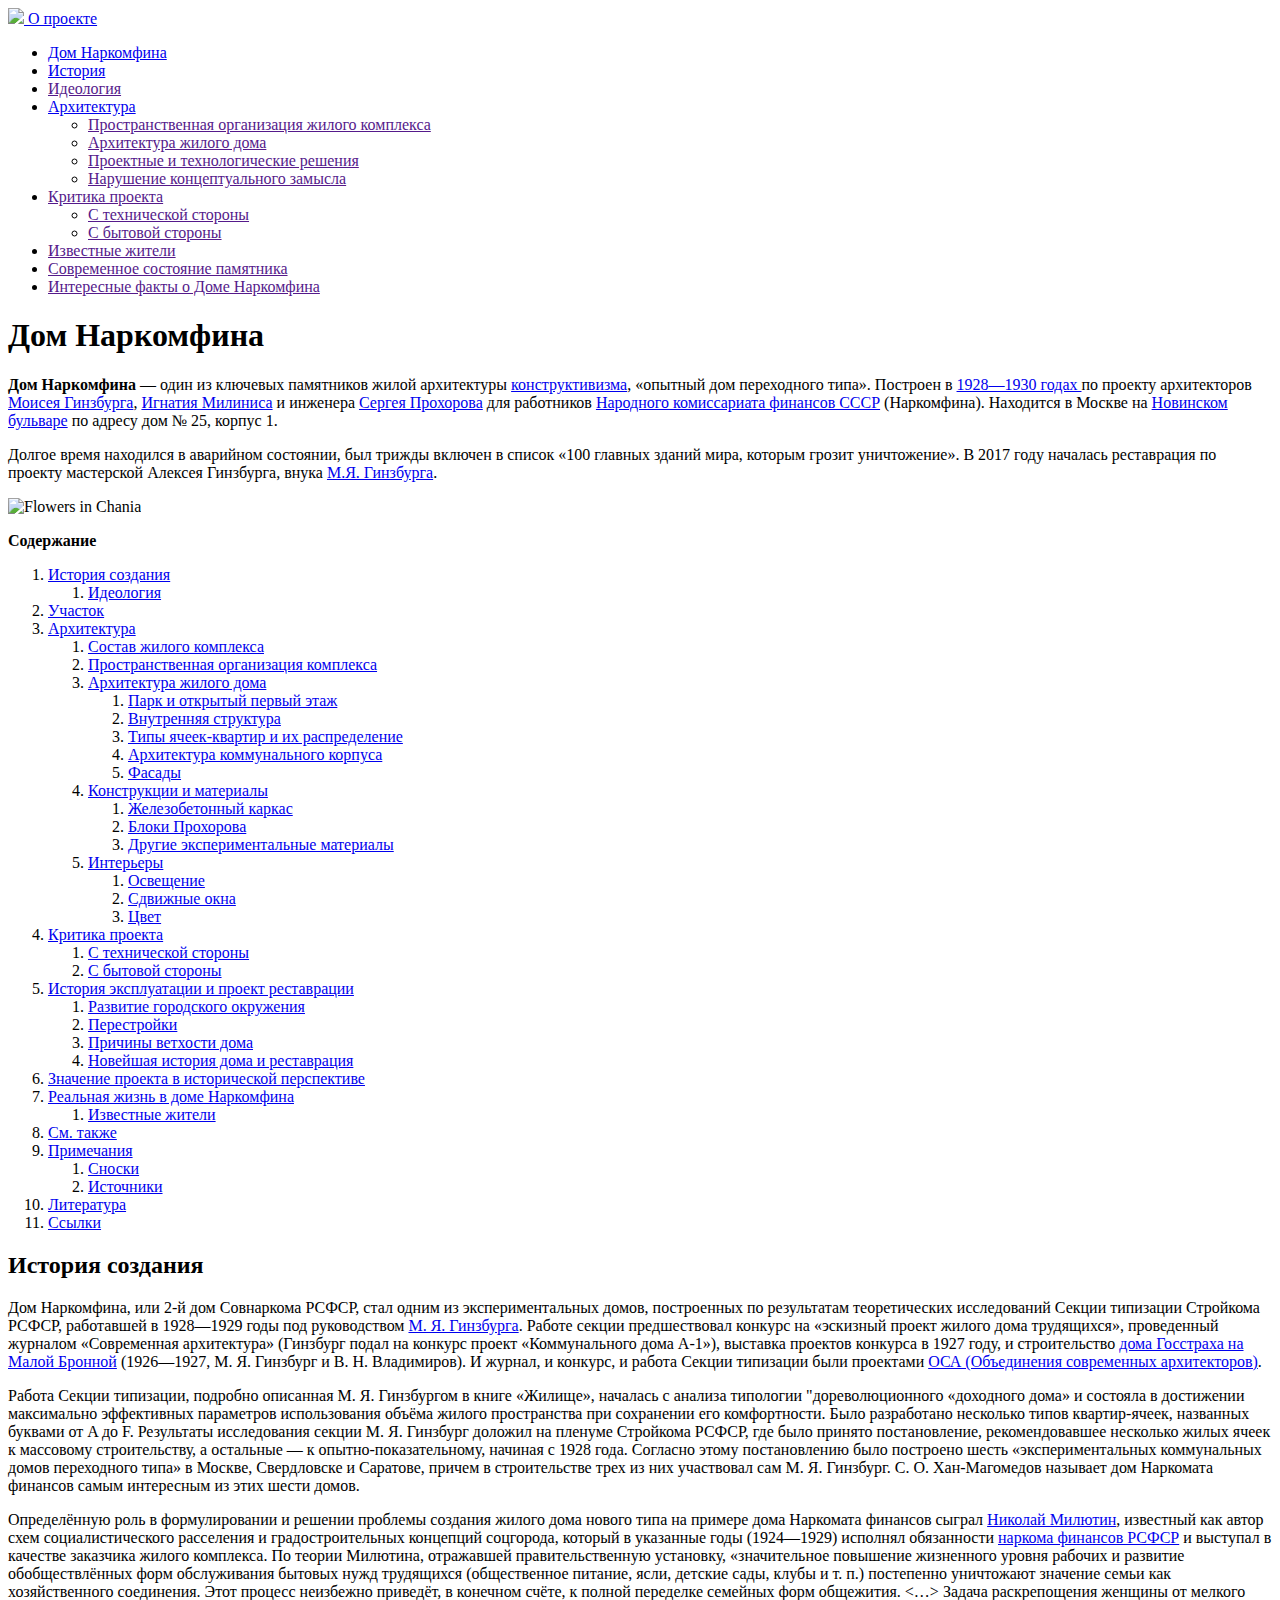
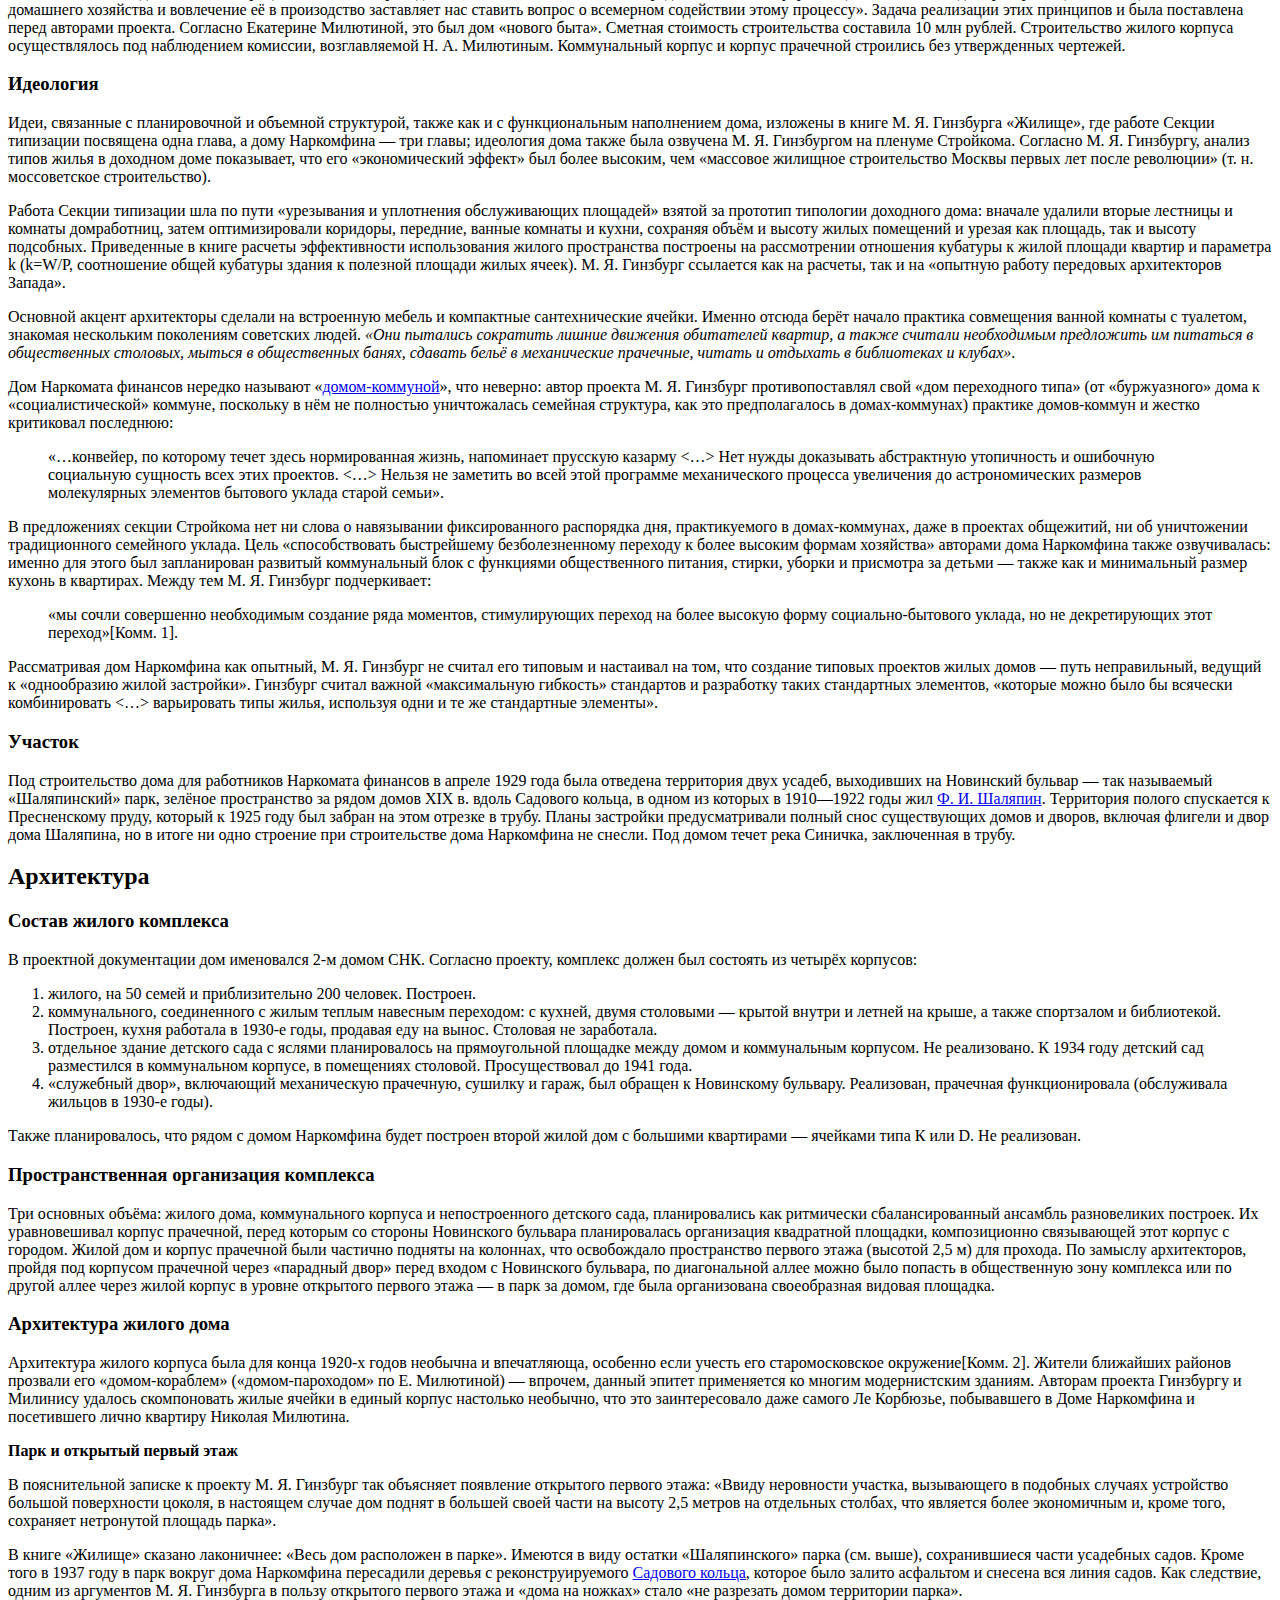
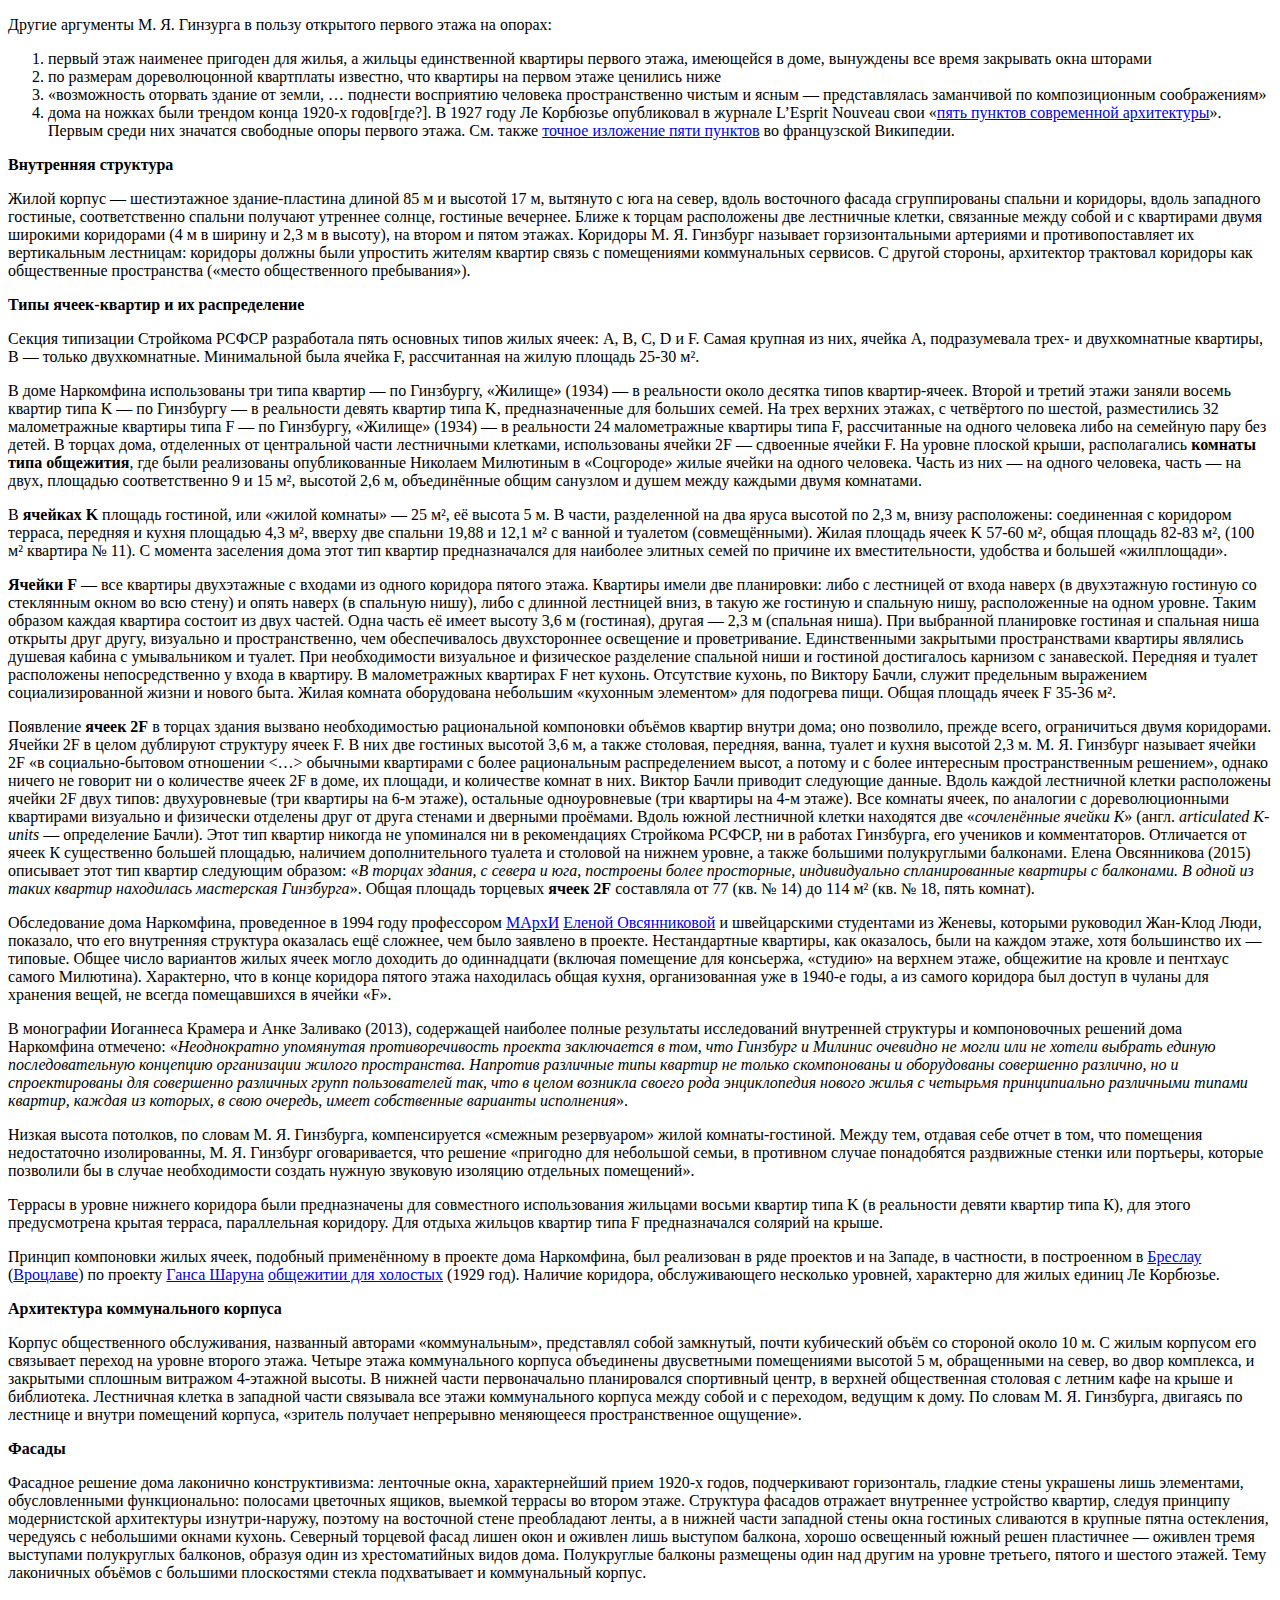
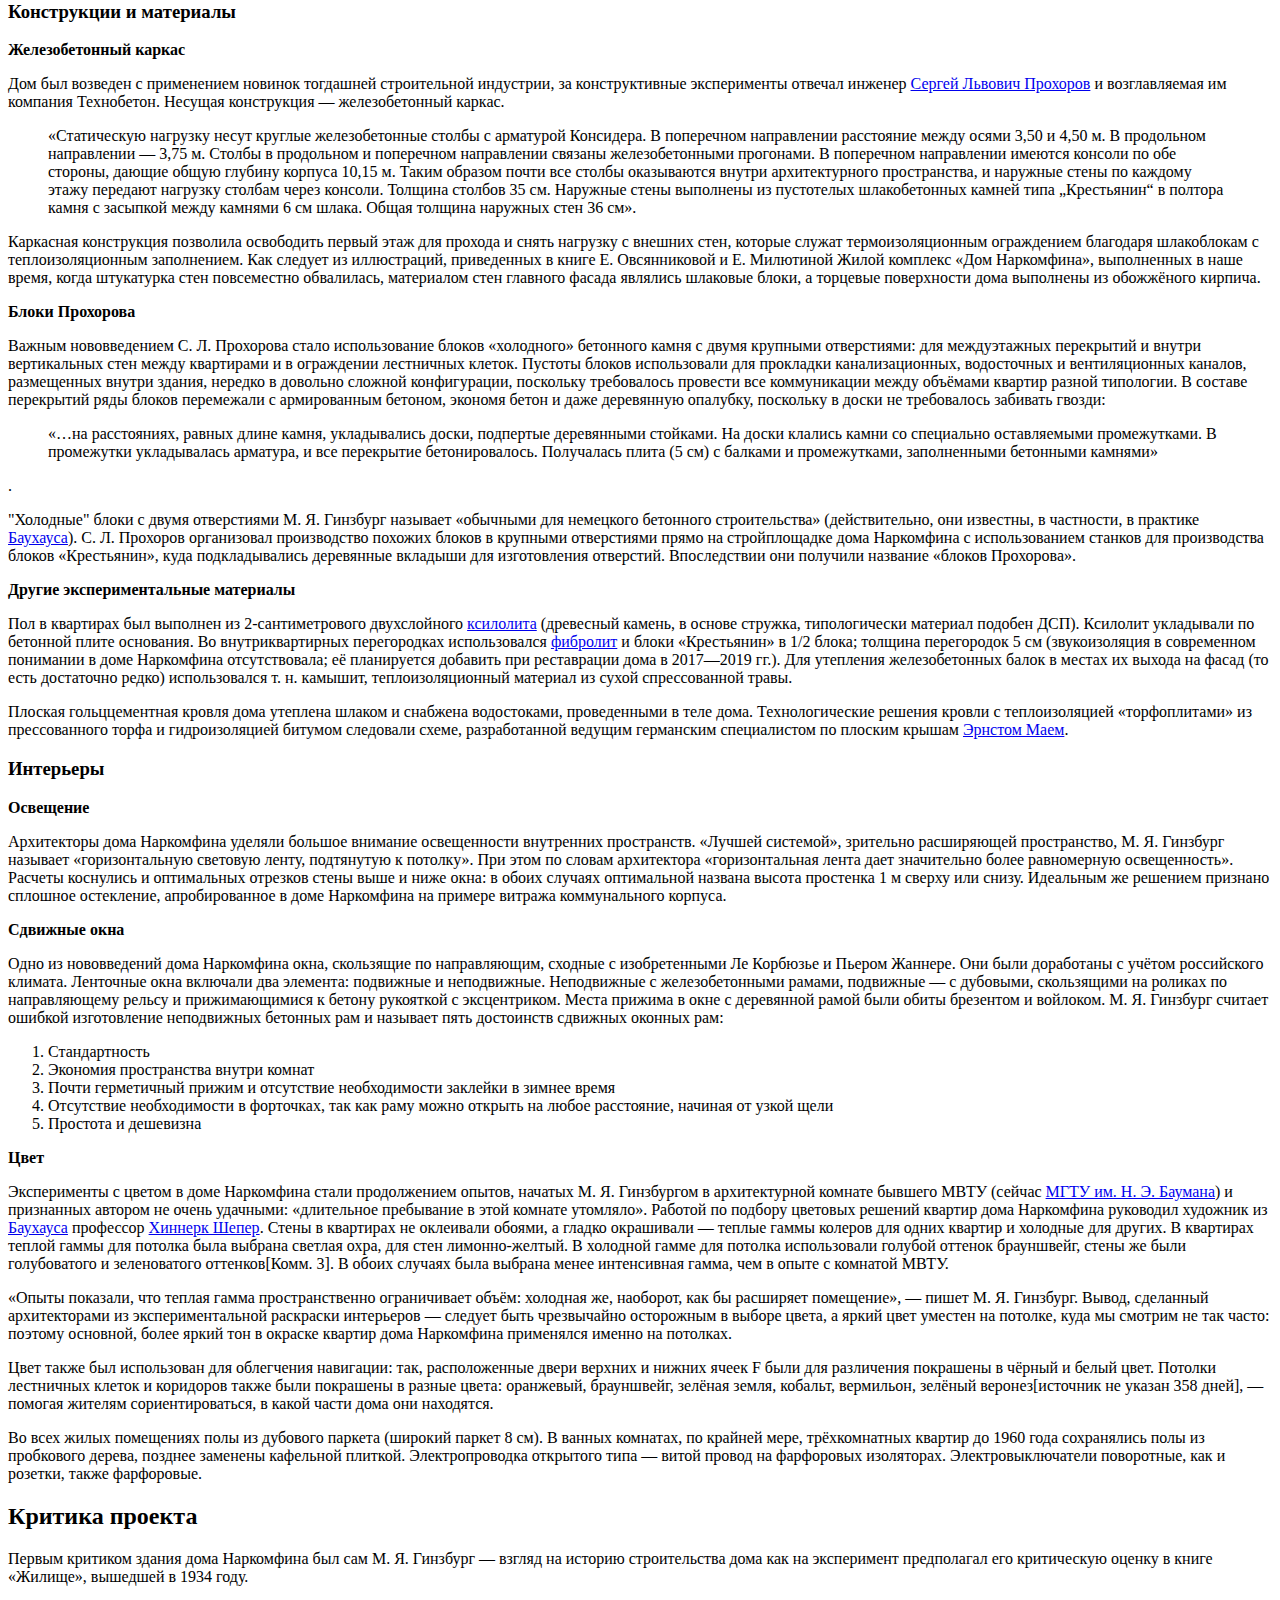
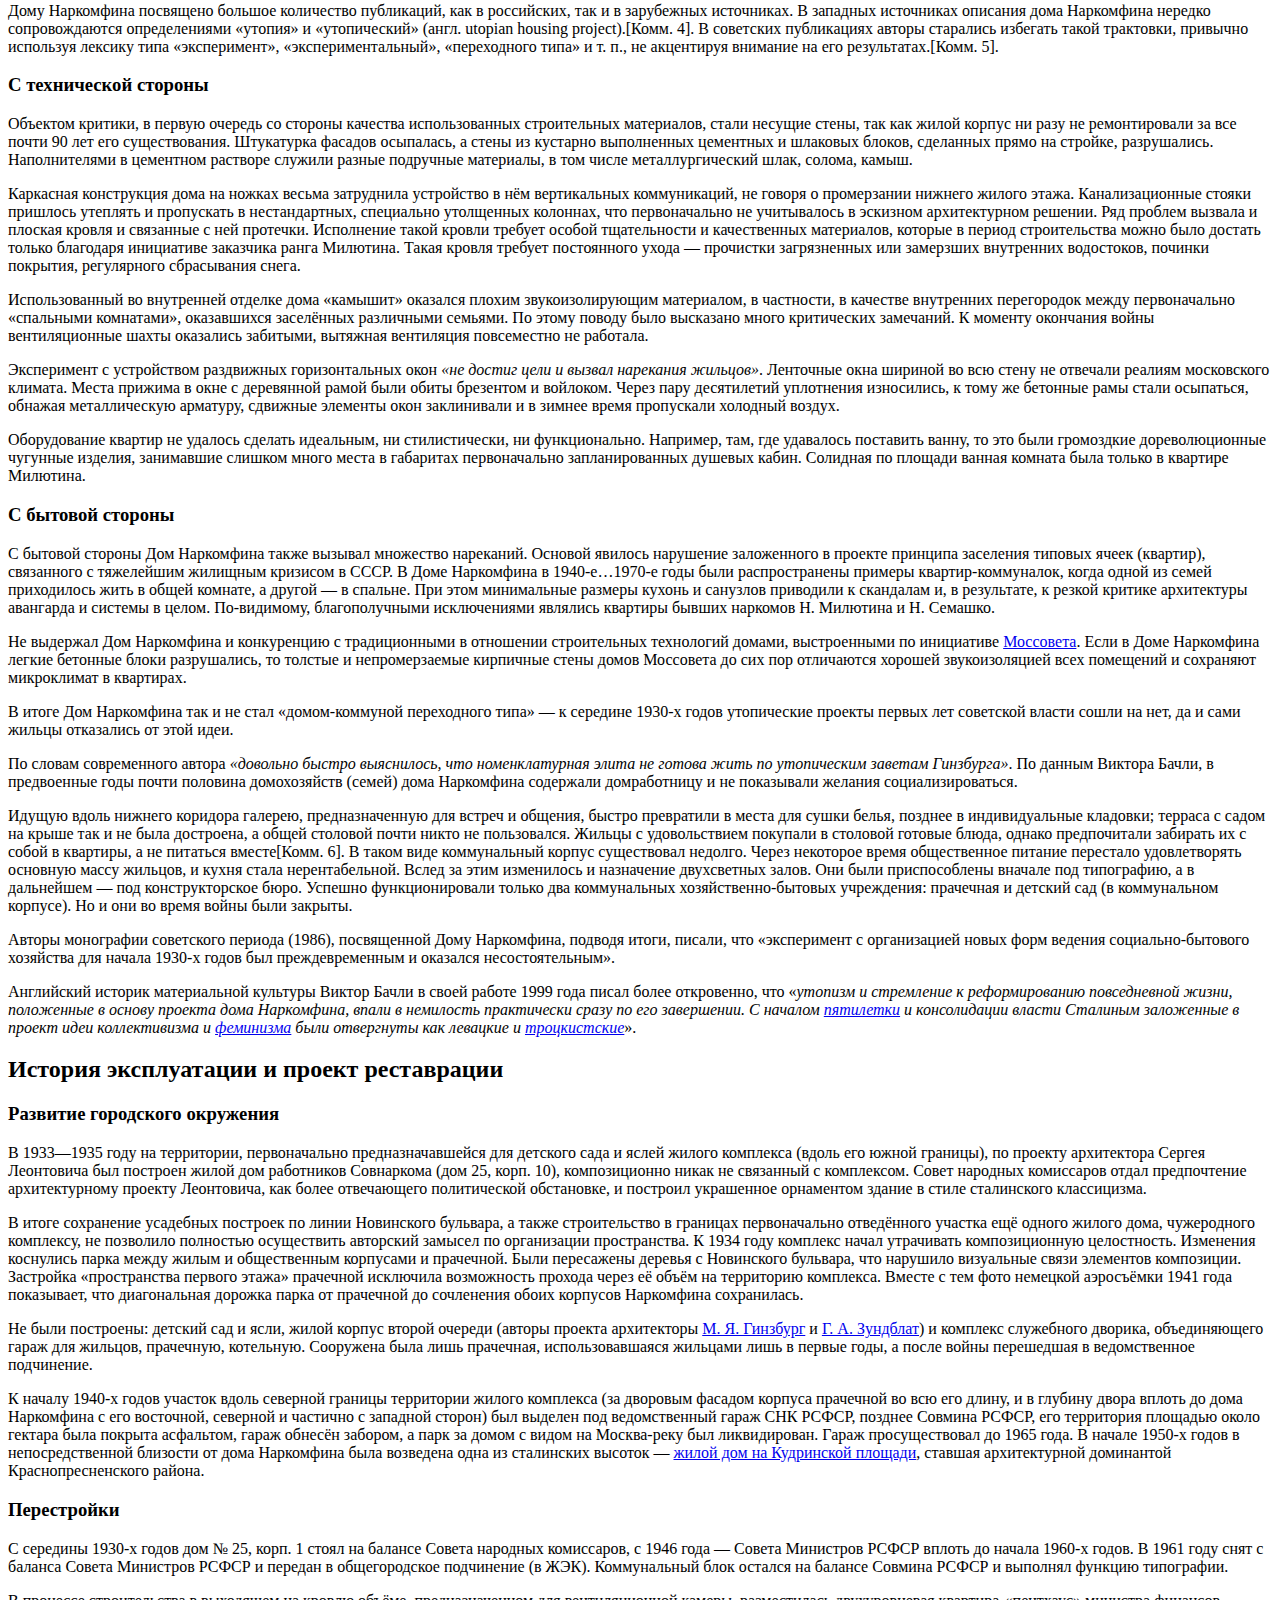
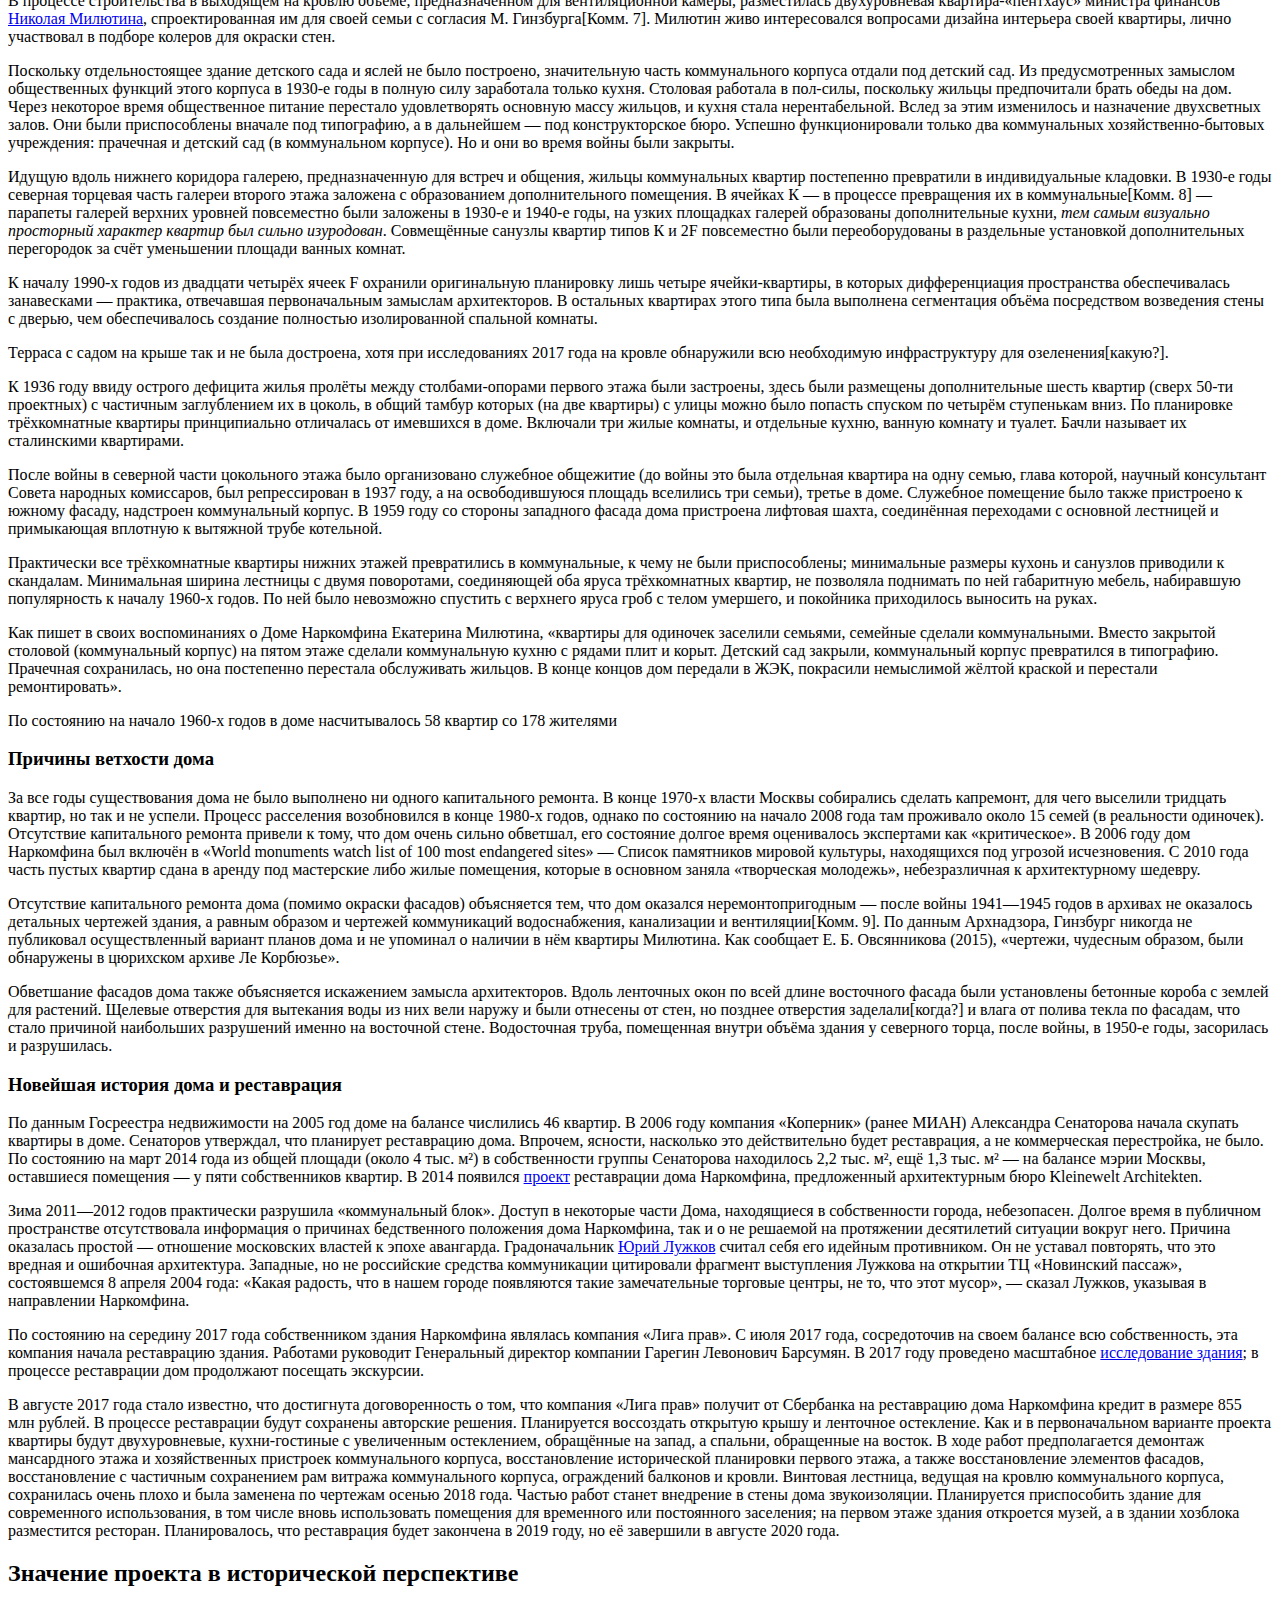
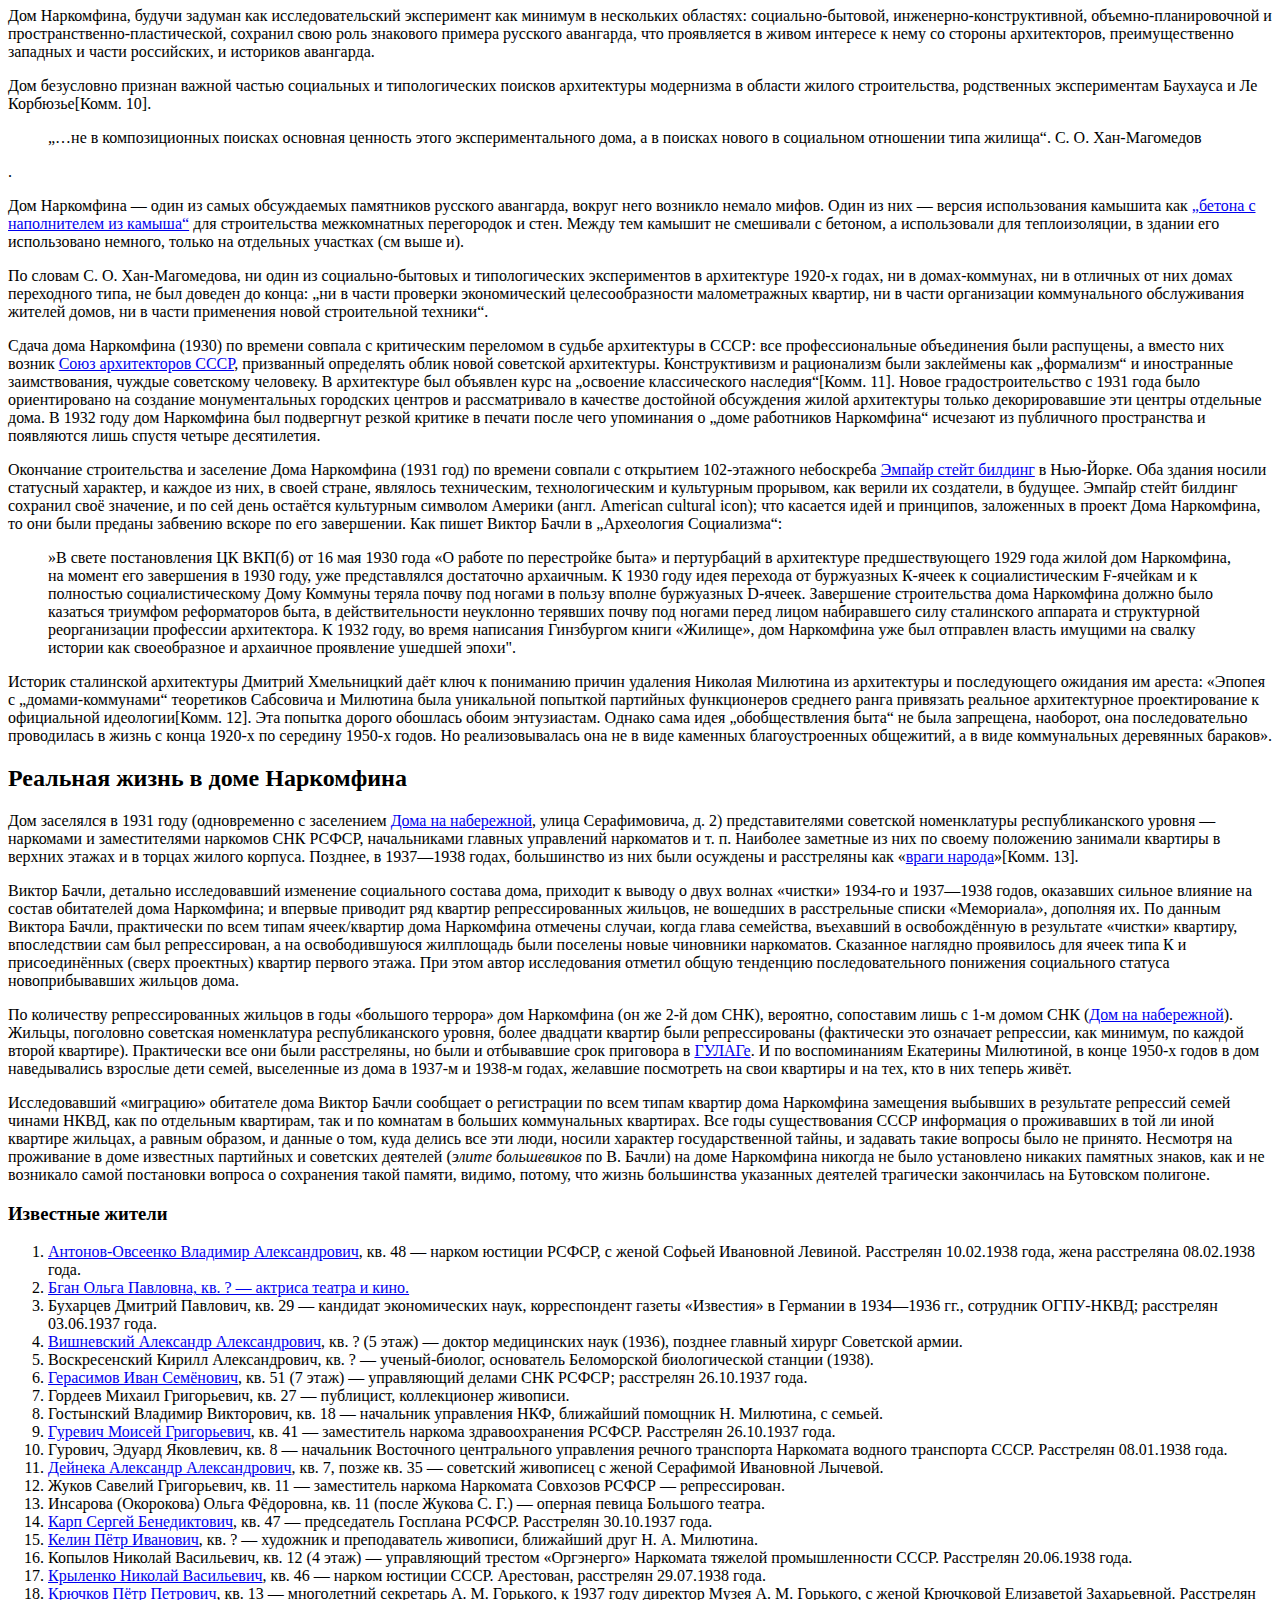
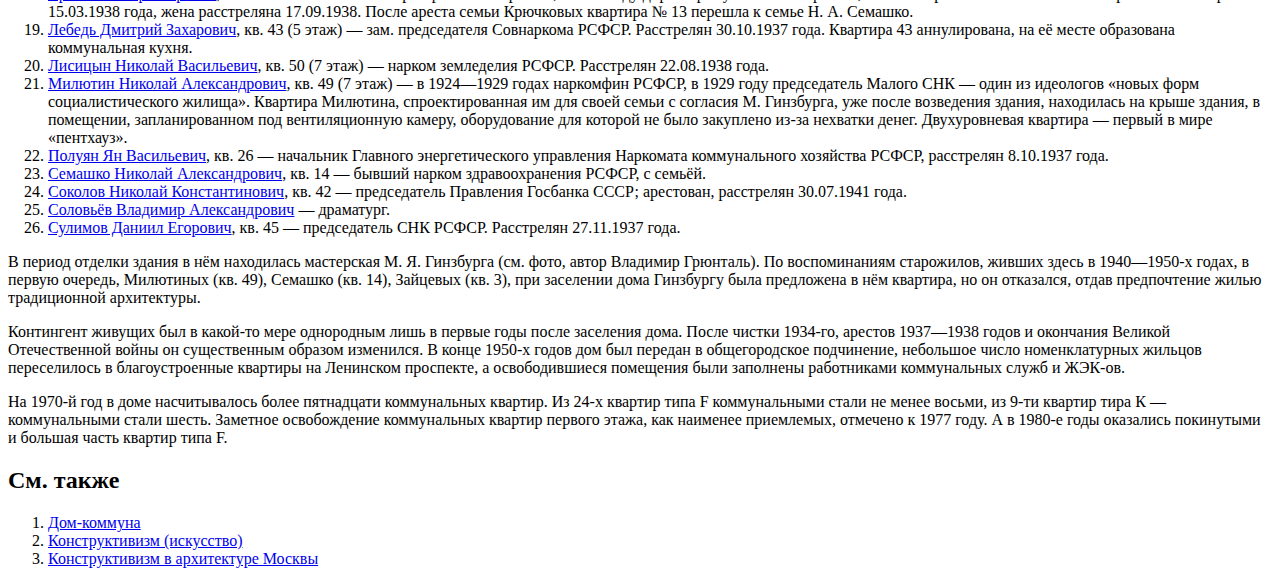
==== Index.html @ 5caaf74b "Create Index.html" ====
<!DOCTYPE html>
<html>
  <head>
    <link rel="stylesheet" href="stylesheets/style.css">
    <script src="javascripts/jquery-3.5.1.js" charset="utf-8"></script>
    <script src="javascripts/sidebar.js" charset="utf-8"></script>
    <meta charset="utf-8">
    <link rel="icon" type="image/x-icon" href="images/favicon.ico" />
    <link rel="icon" type="image/png" href="images/favicon.png" />
    <title>Дом Наркомфина</title>
  </head>
  <body>
    <div class="menubar">
      <a href="#"><img src="images/logo.svg"</a>
      <a href="#">О проекте</a>
    </div>
    <nav class="sidebar">
      <ul>
        <li><a href="#s1">Дом Наркомфина</a></li>
        <li><a href="#s2">История</a></li>
        <li><a href="">Идеология</a></li>
        <li><a href="#s3">Архитектура</a></li>
          <ul>
            <li><a href="">Пространственная организация жилого комплекса</a></li>
            <li><a href="">Архитектура жилого дома</a></li>
            <li><a href="">Проектные и технологические решения</a></li>
            <li><a href="">Нарушение концептуального замысла</a></li>
          </ul>
        <li><a href="">Критика проекта</a></li>
        <ul>
          <li><a href="">С технической стороны</a></li>
          <li><a href="">С бытовой стороны</a></li>
        </ul>
        <li><a href="">Известные жители</a></li>
        <li><a href="">Современное состояние памятника</a></li>
        <li><a href="">Интересные факты о Доме Наркомфина</a></li>
      </ul>
    </nav>
    <article>
      <h1 id="s1">Дом Наркомфина</h1>
      <p>
      <strong>Дом Наркомфина</strong> — один из ключевых памятников жилой архитектуры <a href="https://ru.wikipedia.org/wiki/%D0%9A%D0%BE%D0%BD%D1%81%D1%82%D1%80%D1%83%D0%BA%D1%82%D0%B8%D0%B2%D0%B8%D0%B7%D0%BC_(%D0%B8%D1%81%D0%BA%D1%83%D1%81%D1%81%D1%82%D0%B2%D0%BE)"> конструктивизма</a>, «опытный дом переходного типа». Построен в <a href="https://ru.wikipedia.org/wiki/1928_%D0%B3%D0%BE%D0%B4"> 1928—1930 годах </a> по проекту архитекторов <a href="https://ru.wikipedia.org/wiki/%D0%93%D0%B8%D0%BD%D0%B7%D0%B1%D1%83%D1%80%D0%B3,_%D0%9C%D0%BE%D0%B8%D1%81%D0%B5%D0%B9_%D0%AF%D0%BA%D0%BE%D0%B2%D0%BB%D0%B5%D0%B2%D0%B8%D1%87"> Моисея Гинзбурга</a>, <a href="https://ru.wikipedia.org/wiki/%D0%9C%D0%B8%D0%BB%D0%B8%D0%BD%D0%B8%D1%81,_%D0%98%D0%B3%D0%BD%D0%B0%D1%82%D0%B8%D0%B9_%D0%A4%D1%80%D0%B0%D0%BD%D1%86%D0%B5%D0%B2%D0%B8%D1%87"> Игнатия Милиниса</a> и инженера <a href="https://ru.wikipedia.org/wiki/%D0%A1%D0%B5%D1%80%D0%B3%D0%B5%D0%B9_%D0%9B%D1%8C%D0%B2%D0%BE%D0%B2%D0%B8%D1%87_%D0%9F%D1%80%D0%BE%D1%85%D0%BE%D1%80%D0%BE%D0%B2"> Сергея Прохорова</a> для работников <a href="https://ru.wikipedia.org/wiki/%D0%9D%D0%B0%D1%80%D0%BE%D0%B4%D0%BD%D1%8B%D0%B9_%D0%BA%D0%BE%D0%BC%D0%B8%D1%81%D1%81%D0%B0%D1%80%D0%B8%D0%B0%D1%82_%D1%84%D0%B8%D0%BD%D0%B0%D0%BD%D1%81%D0%BE%D0%B2_%D0%A1%D0%A1%D0%A1%D0%A0"> Народного комиссариата финансов СССР</a> (Наркомфина). Находится в Москве на <a href="https://ru.wikipedia.org/wiki/%D0%9D%D0%BE%D0%B2%D0%B8%D0%BD%D1%81%D0%BA%D0%B8%D0%B9_%D0%B1%D1%83%D0%BB%D1%8C%D0%B2%D0%B0%D1%80"> Новинском бульваре</a> по адресу дом № 25, корпус 1.
        </p>
        <p>
      Долгое время находился в аварийном состоянии, был трижды включен в список «100 главных зданий мира, которым грозит уничтожение». В 2017 году началась реставрация по проекту мастерской Алексея Гинзбурга, внука <a href="https://ru.wikipedia.org/wiki/%D0%93%D0%B8%D0%BD%D0%B7%D0%B1%D1%83%D1%80%D0%B3,_%D0%9C%D0%BE%D0%B8%D1%81%D0%B5%D0%B9_%D0%AF%D0%BA%D0%BE%D0%B2%D0%BB%D0%B5%D0%B2%D0%B8%D1%87"> М.Я. Гинзбурга</a>.
          </p>
          <img src="https://upload.wikimedia.org/wikipedia/commons/thumb/0/05/Dom_Narkomfin_under_renovation.jpg/1920px-Dom_Narkomfin_under_renovation.jpg" alt="Flowers in Chania">
        <p> <strong> Содержание </strong>
        </p>
        <ol>
          <li> <a href="https://ru.wikipedia.org/wiki/%D0%94%D0%BE%D0%BC_%D0%9D%D0%B0%D1%80%D0%BA%D0%BE%D0%BC%D1%84%D0%B8%D0%BD%D0%B0#%D0%98%D1%81%D1%82%D0%BE%D1%80%D0%B8%D1%8F_%D1%81%D0%BE%D0%B7%D0%B4%D0%B0%D0%BD%D0%B8%D1%8F">История создания</a></li>
          <ol>
            <li><a href="https://ru.wikipedia.org/wiki/%D0%94%D0%BE%D0%BC_%D0%9D%D0%B0%D1%80%D0%BA%D0%BE%D0%BC%D1%84%D0%B8%D0%BD%D0%B0#%D0%98%D0%B4%D0%B5%D0%BE%D0%BB%D0%BE%D0%B3%D0%B8%D1%8F">Идеология</a></li>
          </ol>
            <li><a href="https://ru.wikipedia.org/wiki/%D0%94%D0%BE%D0%BC_%D0%9D%D0%B0%D1%80%D0%BA%D0%BE%D0%BC%D1%84%D0%B8%D0%BD%D0%B0#%D0%A3%D1%87%D0%B0%D1%81%D1%82%D0%BE%D0%BA">Участок</a></li>
            <li><a href="https://ru.wikipedia.org/wiki/%D0%94%D0%BE%D0%BC_%D0%9D%D0%B0%D1%80%D0%BA%D0%BE%D0%BC%D1%84%D0%B8%D0%BD%D0%B0#%D0%90%D1%80%D1%85%D0%B8%D1%82%D0%B5%D0%BA%D1%82%D1%83%D1%80%D0%B0">Архитектура</a></li>
            <ol>
              <li><a href="https://ru.wikipedia.org/wiki/%D0%94%D0%BE%D0%BC_%D0%9D%D0%B0%D1%80%D0%BA%D0%BE%D0%BC%D1%84%D0%B8%D0%BD%D0%B0#%D0%A1%D0%BE%D1%81%D1%82%D0%B0%D0%B2_%D0%B6%D0%B8%D0%BB%D0%BE%D0%B3%D0%BE_%D0%BA%D0%BE%D0%BC%D0%BF%D0%BB%D0%B5%D0%BA%D1%81%D0%B0">Состав жилого комплекса</a></li>
              <li><a href="https://ru.wikipedia.org/wiki/%D0%94%D0%BE%D0%BC_%D0%9D%D0%B0%D1%80%D0%BA%D0%BE%D0%BC%D1%84%D0%B8%D0%BD%D0%B0#%D0%9F%D1%80%D0%BE%D1%81%D1%82%D1%80%D0%B0%D0%BD%D1%81%D1%82%D0%B2%D0%B5%D0%BD%D0%BD%D0%B0%D1%8F_%D0%BE%D1%80%D0%B3%D0%B0%D0%BD%D0%B8%D0%B7%D0%B0%D1%86%D0%B8%D1%8F_%D0%BA%D0%BE%D0%BC%D0%BF%D0%BB%D0%B5%D0%BA%D1%81%D0%B0">Пространственная организация комплекса</a></li>
              <li><a href="https://ru.wikipedia.org/wiki/%D0%94%D0%BE%D0%BC_%D0%9D%D0%B0%D1%80%D0%BA%D0%BE%D0%BC%D1%84%D0%B8%D0%BD%D0%B0#%D0%90%D1%80%D1%85%D0%B8%D1%82%D0%B5%D0%BA%D1%82%D1%83%D1%80%D0%B0_%D0%B6%D0%B8%D0%BB%D0%BE%D0%B3%D0%BE_%D0%B4%D0%BE%D0%BC%D0%B0">Архитектура жилого дома</a></li>
              <ol>
                <li><a href="https://ru.wikipedia.org/wiki/%D0%94%D0%BE%D0%BC_%D0%9D%D0%B0%D1%80%D0%BA%D0%BE%D0%BC%D1%84%D0%B8%D0%BD%D0%B0#%D0%9F%D0%B0%D1%80%D0%BA_%D0%B8_%D0%BE%D1%82%D0%BA%D1%80%D1%8B%D1%82%D1%8B%D0%B9_%D0%BF%D0%B5%D1%80%D0%B2%D1%8B%D0%B9_%D1%8D%D1%82%D0%B0%D0%B6">Парк и открытый первый этаж</a></li>
                <li><a href="https://ru.wikipedia.org/wiki/%D0%94%D0%BE%D0%BC_%D0%9D%D0%B0%D1%80%D0%BA%D0%BE%D0%BC%D1%84%D0%B8%D0%BD%D0%B0#%D0%92%D0%BD%D1%83%D1%82%D1%80%D0%B5%D0%BD%D0%BD%D1%8F%D1%8F_%D1%81%D1%82%D1%80%D1%83%D0%BA%D1%82%D1%83%D1%80%D0%B0">Внутренняя структура</a></li>
                <li><a href="https://ru.wikipedia.org/wiki/%D0%94%D0%BE%D0%BC_%D0%9D%D0%B0%D1%80%D0%BA%D0%BE%D0%BC%D1%84%D0%B8%D0%BD%D0%B0#%D0%A2%D0%B8%D0%BF%D1%8B_%D1%8F%D1%87%D0%B5%D0%B5%D0%BA-%D0%BA%D0%B2%D0%B0%D1%80%D1%82%D0%B8%D1%80_%D0%B8_%D0%B8%D1%85_%D1%80%D0%B0%D1%81%D0%BF%D1%80%D0%B5%D0%B4%D0%B5%D0%BB%D0%B5%D0%BD%D0%B8%D0%B5">Типы ячеек-квартир и их распределение</a></li>
                <li><a href="https://ru.wikipedia.org/wiki/%D0%94%D0%BE%D0%BC_%D0%9D%D0%B0%D1%80%D0%BA%D0%BE%D0%BC%D1%84%D0%B8%D0%BD%D0%B0#%D0%90%D1%80%D1%85%D0%B8%D1%82%D0%B5%D0%BA%D1%82%D1%83%D1%80%D0%B0_%D0%BA%D0%BE%D0%BC%D0%BC%D1%83%D0%BD%D0%B0%D0%BB%D1%8C%D0%BD%D0%BE%D0%B3%D0%BE_%D0%BA%D0%BE%D1%80%D0%BF%D1%83%D1%81%D0%B0">Архитектура коммунального корпуса</a></li>
                <li><a href="https://ru.wikipedia.org/wiki/%D0%94%D0%BE%D0%BC_%D0%9D%D0%B0%D1%80%D0%BA%D0%BE%D0%BC%D1%84%D0%B8%D0%BD%D0%B0#%D0%A4%D0%B0%D1%81%D0%B0%D0%B4%D1%8B">Фасады</a></li>
              </ol>
              <li><a href="https://ru.wikipedia.org/wiki/%D0%94%D0%BE%D0%BC_%D0%9D%D0%B0%D1%80%D0%BA%D0%BE%D0%BC%D1%84%D0%B8%D0%BD%D0%B0#%D0%9A%D0%BE%D0%BD%D1%81%D1%82%D1%80%D1%83%D0%BA%D1%86%D0%B8%D0%B8_%D0%B8_%D0%BC%D0%B0%D1%82%D0%B5%D1%80%D0%B8%D0%B0%D0%BB%D1%8B">Конструкции и материалы</a></li>
              <ol>
                <li><a href="https://ru.wikipedia.org/wiki/%D0%94%D0%BE%D0%BC_%D0%9D%D0%B0%D1%80%D0%BA%D0%BE%D0%BC%D1%84%D0%B8%D0%BD%D0%B0#%D0%96%D0%B5%D0%BB%D0%B5%D0%B7%D0%BE%D0%B1%D0%B5%D1%82%D0%BE%D0%BD%D0%BD%D1%8B%D0%B9_%D0%BA%D0%B0%D1%80%D0%BA%D0%B0%D1%81">Железобетонный каркас</a></li>
                <li><a href="https://ru.wikipedia.org/wiki/%D0%94%D0%BE%D0%BC_%D0%9D%D0%B0%D1%80%D0%BA%D0%BE%D0%BC%D1%84%D0%B8%D0%BD%D0%B0#%D0%91%D0%BB%D0%BE%D0%BA%D0%B8_%D0%9F%D1%80%D0%BE%D1%85%D0%BE%D1%80%D0%BE%D0%B2%D0%B0">Блоки Прохорова</a></li>
                <li><a href="https://ru.wikipedia.org/wiki/%D0%94%D0%BE%D0%BC_%D0%9D%D0%B0%D1%80%D0%BA%D0%BE%D0%BC%D1%84%D0%B8%D0%BD%D0%B0#%D0%94%D1%80%D1%83%D0%B3%D0%B8%D0%B5_%D1%8D%D0%BA%D1%81%D0%BF%D0%B5%D1%80%D0%B8%D0%BC%D0%B5%D0%BD%D1%82%D0%B0%D0%BB%D1%8C%D0%BD%D1%8B%D0%B5_%D0%BC%D0%B0%D1%82%D0%B5%D1%80%D0%B8%D0%B0%D0%BB%D1%8B">Другие экспериментальные материалы</a></li>
              </ol>
              <li><a href="https://ru.wikipedia.org/wiki/%D0%94%D0%BE%D0%BC_%D0%9D%D0%B0%D1%80%D0%BA%D0%BE%D0%BC%D1%84%D0%B8%D0%BD%D0%B0#%D0%98%D0%BD%D1%82%D0%B5%D1%80%D1%8C%D0%B5%D1%80%D1%8B">Интерьеры</a></li>
              <ol>
                <li><a href="https://ru.wikipedia.org/wiki/%D0%94%D0%BE%D0%BC_%D0%9D%D0%B0%D1%80%D0%BA%D0%BE%D0%BC%D1%84%D0%B8%D0%BD%D0%B0#%D0%9E%D1%81%D0%B2%D0%B5%D1%89%D0%B5%D0%BD%D0%B8%D0%B5">Освещение</a></li>
                <li><a href="https://ru.wikipedia.org/wiki/%D0%94%D0%BE%D0%BC_%D0%9D%D0%B0%D1%80%D0%BA%D0%BE%D0%BC%D1%84%D0%B8%D0%BD%D0%B0#%D0%A1%D0%B4%D0%B2%D0%B8%D0%B6%D0%BD%D1%8B%D0%B5_%D0%BE%D0%BA%D0%BD%D0%B0">Сдвижные окна</a></li>
                <li><a href="https://ru.wikipedia.org/wiki/%D0%94%D0%BE%D0%BC_%D0%9D%D0%B0%D1%80%D0%BA%D0%BE%D0%BC%D1%84%D0%B8%D0%BD%D0%B0#%D0%A6%D0%B2%D0%B5%D1%82">Цвет</a></li>
              </ol>
            </ol>
            <li><a href="https://ru.wikipedia.org/wiki/%D0%94%D0%BE%D0%BC_%D0%9D%D0%B0%D1%80%D0%BA%D0%BE%D0%BC%D1%84%D0%B8%D0%BD%D0%B0#%D0%9A%D1%80%D0%B8%D1%82%D0%B8%D0%BA%D0%B0_%D0%BF%D1%80%D0%BE%D0%B5%D0%BA%D1%82%D0%B0">Критика проекта</a></li>
               <ol>
                 <li><a href="https://ru.wikipedia.org/wiki/%D0%94%D0%BE%D0%BC_%D0%9D%D0%B0%D1%80%D0%BA%D0%BE%D0%BC%D1%84%D0%B8%D0%BD%D0%B0#%D0%A1_%D1%82%D0%B5%D1%85%D0%BD%D0%B8%D1%87%D0%B5%D1%81%D0%BA%D0%BE%D0%B9_%D1%81%D1%82%D0%BE%D1%80%D0%BE%D0%BD%D1%8B">С технической стороны</a></li>
                 <li><a href="https://ru.wikipedia.org/wiki/%D0%94%D0%BE%D0%BC_%D0%9D%D0%B0%D1%80%D0%BA%D0%BE%D0%BC%D1%84%D0%B8%D0%BD%D0%B0#%D0%A1_%D0%B1%D1%8B%D1%82%D0%BE%D0%B2%D0%BE%D0%B9_%D1%81%D1%82%D0%BE%D1%80%D0%BE%D0%BD%D1%8B">С бытовой стороны</a></li>
               </ol>
           <li><a href="https://ru.wikipedia.org/wiki/%D0%94%D0%BE%D0%BC_%D0%9D%D0%B0%D1%80%D0%BA%D0%BE%D0%BC%D1%84%D0%B8%D0%BD%D0%B0#%D0%98%D1%81%D1%82%D0%BE%D1%80%D0%B8%D1%8F_%D1%8D%D0%BA%D1%81%D0%BF%D0%BB%D1%83%D0%B0%D1%82%D0%B0%D1%86%D0%B8%D0%B8_%D0%B8_%D0%BF%D1%80%D0%BE%D0%B5%D0%BA%D1%82_%D1%80%D0%B5%D1%81%D1%82%D0%B0%D0%B2%D1%80%D0%B0%D1%86%D0%B8%D0%B8">История эксплуатации и проект реставрации</a></li>
               <ol>
                 <li><a href="https://ru.wikipedia.org/wiki/%D0%94%D0%BE%D0%BC_%D0%9D%D0%B0%D1%80%D0%BA%D0%BE%D0%BC%D1%84%D0%B8%D0%BD%D0%B0#%D0%A0%D0%B0%D0%B7%D0%B2%D0%B8%D1%82%D0%B8%D0%B5_%D0%B3%D0%BE%D1%80%D0%BE%D0%B4%D1%81%D0%BA%D0%BE%D0%B3%D0%BE_%D0%BE%D0%BA%D1%80%D1%83%D0%B6%D0%B5%D0%BD%D0%B8%D1%8F">Развитие городского окружения</a></li>
                 <li><a href="https://ru.wikipedia.org/wiki/%D0%94%D0%BE%D0%BC_%D0%9D%D0%B0%D1%80%D0%BA%D0%BE%D0%BC%D1%84%D0%B8%D0%BD%D0%B0#%D0%9F%D0%B5%D1%80%D0%B5%D1%81%D1%82%D1%80%D0%BE%D0%B9%D0%BA%D0%B8">Перестройки</a></li>
                 <li><a href="https://ru.wikipedia.org/wiki/%D0%94%D0%BE%D0%BC_%D0%9D%D0%B0%D1%80%D0%BA%D0%BE%D0%BC%D1%84%D0%B8%D0%BD%D0%B0#%D0%9F%D1%80%D0%B8%D1%87%D0%B8%D0%BD%D1%8B_%D0%B2%D0%B5%D1%82%D1%85%D0%BE%D1%81%D1%82%D0%B8_%D0%B4%D0%BE%D0%BC%D0%B0">Причины ветхости дома</a></li>
                 <li><a href="https://ru.wikipedia.org/wiki/%D0%94%D0%BE%D0%BC_%D0%9D%D0%B0%D1%80%D0%BA%D0%BE%D0%BC%D1%84%D0%B8%D0%BD%D0%B0#%D0%9D%D0%BE%D0%B2%D0%B5%D0%B9%D1%88%D0%B0%D1%8F_%D0%B8%D1%81%D1%82%D0%BE%D1%80%D0%B8%D1%8F_%D0%B4%D0%BE%D0%BC%D0%B0_%D0%B8_%D1%80%D0%B5%D1%81%D1%82%D0%B0%D0%B2%D1%80%D0%B0%D1%86%D0%B8%D1%8F">Новейшая история дома и реставрация</a></li>
               </ol>
          <li><a href="https://ru.wikipedia.org/wiki/%D0%94%D0%BE%D0%BC_%D0%9D%D0%B0%D1%80%D0%BA%D0%BE%D0%BC%D1%84%D0%B8%D0%BD%D0%B0#%D0%97%D0%BD%D0%B0%D1%87%D0%B5%D0%BD%D0%B8%D0%B5_%D0%BF%D1%80%D0%BE%D0%B5%D0%BA%D1%82%D0%B0_%D0%B2_%D0%B8%D1%81%D1%82%D0%BE%D1%80%D0%B8%D1%87%D0%B5%D1%81%D0%BA%D0%BE%D0%B9_%D0%BF%D0%B5%D1%80%D1%81%D0%BF%D0%B5%D0%BA%D1%82%D0%B8%D0%B2%D0%B5">  Значение проекта в исторической перспективе</a></li>
          <li><a href="https://ru.wikipedia.org/wiki/%D0%94%D0%BE%D0%BC_%D0%9D%D0%B0%D1%80%D0%BA%D0%BE%D0%BC%D1%84%D0%B8%D0%BD%D0%B0#%D0%A0%D0%B5%D0%B0%D0%BB%D1%8C%D0%BD%D0%B0%D1%8F_%D0%B6%D0%B8%D0%B7%D0%BD%D1%8C_%D0%B2_%D0%B4%D0%BE%D0%BC%D0%B5_%D0%9D%D0%B0%D1%80%D0%BA%D0%BE%D0%BC%D1%84%D0%B8%D0%BD%D0%B0">Реальная жизнь в доме Наркомфина</a></li>
               <ol>
                 <li><a href="https://ru.wikipedia.org/wiki/%D0%94%D0%BE%D0%BC_%D0%9D%D0%B0%D1%80%D0%BA%D0%BE%D0%BC%D1%84%D0%B8%D0%BD%D0%B0#%D0%98%D0%B7%D0%B2%D0%B5%D1%81%D1%82%D0%BD%D1%8B%D0%B5_%D0%B6%D0%B8%D1%82%D0%B5%D0%BB%D0%B8">Известные жители</a></li>
               </ol>
          <li><a href="https://ru.wikipedia.org/wiki/%D0%94%D0%BE%D0%BC_%D0%9D%D0%B0%D1%80%D0%BA%D0%BE%D0%BC%D1%84%D0%B8%D0%BD%D0%B0#%D0%A1%D0%BC._%D1%82%D0%B0%D0%BA%D0%B6%D0%B5">См. также</a></li>
          <li><a href="https://ru.wikipedia.org/wiki/%D0%94%D0%BE%D0%BC_%D0%9D%D0%B0%D1%80%D0%BA%D0%BE%D0%BC%D1%84%D0%B8%D0%BD%D0%B0#%D0%9F%D1%80%D0%B8%D0%BC%D0%B5%D1%87%D0%B0%D0%BD%D0%B8%D1%8F">Примечания</a></li>
                <ol>
                  <li><a href="https://ru.wikipedia.org/wiki/%D0%94%D0%BE%D0%BC_%D0%9D%D0%B0%D1%80%D0%BA%D0%BE%D0%BC%D1%84%D0%B8%D0%BD%D0%B0#%D0%A1%D0%BD%D0%BE%D1%81%D0%BA%D0%B8">  Сноски</a></li>
                  <li><a href="https://ru.wikipedia.org/wiki/%D0%94%D0%BE%D0%BC_%D0%9D%D0%B0%D1%80%D0%BA%D0%BE%D0%BC%D1%84%D0%B8%D0%BD%D0%B0#%D0%98%D1%81%D1%82%D0%BE%D1%87%D0%BD%D0%B8%D0%BA%D0%B8">Источники</a></li>
                </ol>
          <li><a href="https://ru.wikipedia.org/wiki/%D0%94%D0%BE%D0%BC_%D0%9D%D0%B0%D1%80%D0%BA%D0%BE%D0%BC%D1%84%D0%B8%D0%BD%D0%B0#%D0%9B%D0%B8%D1%82%D0%B5%D1%80%D0%B0%D1%82%D1%83%D1%80%D0%B0">Литература</a></li>
          <li><a href="https://ru.wikipedia.org/wiki/%D0%94%D0%BE%D0%BC_%D0%9D%D0%B0%D1%80%D0%BA%D0%BE%D0%BC%D1%84%D0%B8%D0%BD%D0%B0#%D0%A1%D1%81%D1%8B%D0%BB%D0%BA%D0%B8">  Ссылки</a></li>
        </ol>
      <h2 id="s2">История создания</h2>
      <p>
        Дом Наркомфина, или 2-й дом Совнаркома РСФСР, стал одним из экспериментальных домов, построенных по результатам теоретических исследований Секции типизации Стройкома РСФСР, работавшей в 1928—1929 годы под руководством <a href="https://ru.wikipedia.org/wiki/%D0%93%D0%B8%D0%BD%D0%B7%D0%B1%D1%83%D1%80%D0%B3,_%D0%9C%D0%BE%D0%B8%D1%81%D0%B5%D0%B9_%D0%AF%D0%BA%D0%BE%D0%B2%D0%BB%D0%B5%D0%B2%D0%B8%D1%87"> М. Я. Гинзбурга</a></li>. Работе секции предшествовал конкурс на «эскизный проект жилого дома трудящихся», проведенный журналом «Современная архитектура» (Гинзбург подал на конкурс проект «Коммунального дома А-1»), выставка проектов конкурса в 1927 году, и строительство <a href="https://ru.wikipedia.org/wiki/%D0%96%D0%B8%D0%BB%D0%BE%D0%B9_%D0%B4%D0%BE%D0%BC_%D0%93%D0%BE%D1%81%D1%81%D1%82%D1%80%D0%B0%D1%85%D0%B0_%D0%BD%D0%B0_%D0%9C%D0%B0%D0%BB%D0%BE%D0%B9_%D0%91%D1%80%D0%BE%D0%BD%D0%BD%D0%BE%D0%B9"> дома Госстраха на Малой Бронной</a></li> (1926—1927, М. Я. Гинзбург и В. Н. Владимиров). И журнал, и конкурс, и работа Секции типизации были проектами <a href="https://ru.wikipedia.org/wiki/%D0%9E%D0%B1%D1%8A%D0%B5%D0%B4%D0%B8%D0%BD%D0%B5%D0%BD%D0%B8%D0%B5_%D1%81%D0%BE%D0%B2%D1%80%D0%B5%D0%BC%D0%B5%D0%BD%D0%BD%D1%8B%D1%85_%D0%B0%D1%80%D1%85%D0%B8%D1%82%D0%B5%D0%BA%D1%82%D0%BE%D1%80%D0%BE%D0%B2"> ОСА (Объединения современных архитекторов)</a></li>.
      </p>
      <p>
        Работа Секции типизации, подробно описанная М. Я. Гинзбургом в книге «Жилище», началась с анализа типологии "дореволюционного «доходного дома» и состояла в достижении максимально эффективных параметров использования объёма жилого пространства при сохранении его комфортности. Было разработано несколько типов квартир-ячеек, названных буквами от A до F. Результаты исследования секции М. Я. Гинзбург доложил на пленуме Стройкома РСФСР, где было принято постановление, рекомендовавшее несколько жилых ячеек к массовому строительству, а остальные — к опытно-показательному, начиная с 1928 года. Согласно этому постановлению было построено шесть «экспериментальных коммунальных домов переходного типа» в Москве, Свердловске и Саратове, причем в строительстве трех из них участвовал сам М. Я. Гинзбург. С. О. Хан-Магомедов называет дом Наркомата финансов самым интересным из этих шести домов.
      </p>
      <p>
        Определённую роль в формулировании и решении проблемы создания жилого дома нового типа на примере дома Наркомата финансов сыграл <a href="https://ru.wikipedia.org/wiki/%D0%9C%D0%B8%D0%BB%D1%8E%D1%82%D0%B8%D0%BD,_%D0%9D%D0%B8%D0%BA%D0%BE%D0%BB%D0%B0%D0%B9_%D0%90%D0%BB%D0%B5%D0%BA%D1%81%D0%B0%D0%BD%D0%B4%D1%80%D0%BE%D0%B2%D0%B8%D1%87"> Николай Милютин</a></li>, известный как автор схем социалистического расселения и градостроительных концепций соцгорода, который в указанные годы (1924—1929) исполнял обязанности <a href="https://ru.wikipedia.org/wiki/%D0%9D%D0%B0%D1%80%D0%BE%D0%B4%D0%BD%D1%8B%D0%B9_%D0%BA%D0%BE%D0%BC%D0%B8%D1%81%D1%81%D0%B0%D1%80%D0%B8%D0%B0%D1%82_%D1%84%D0%B8%D0%BD%D0%B0%D0%BD%D1%81%D0%BE%D0%B2_%D0%A0%D0%A1%D0%A4%D0%A1%D0%A0"> наркома финансов РСФСР</a></li> и выступал в качестве заказчика жилого комплекса. По теории Милютина, отражавшей правительственную установку, «значительное повышение жизненного уровня рабочих и развитие обобществлённых форм обслуживания бытовых нужд трудящихся (общественное питание, ясли, детские сады, клубы и т. п.) постепенно уничтожают значение семьи как хозяйственного соединения. Этот процесс неизбежно приведёт, в конечном счёте, к полной переделке семейных форм общежития. <…> Задача раскрепощения женщины от мелкого домашнего хозяйства и вовлечение её в произодство заставляет нас ставить вопрос о всемерном содействии этому процессу». Задача реализации этих принципов и была поставлена перед авторами проекта. Согласно Екатерине Милютиной, это был дом «нового быта».

      Сметная стоимость строительства составила 10 млн рублей. Строительство жилого корпуса осуществлялось под наблюдением комиссии, возглавляемой Н. А. Милютиным. Коммунальный корпус и корпус прачечной строились без утвержденных чертежей.
      </p>
      <h3>Идеология</h3>
      <p>
        Идеи, связанные с планировочной и объемной структурой, также как и с функциональным наполнением дома, изложены в книге М. Я. Гинзбурга «Жилище», где работе Секции типизации посвящена одна глава, а дому Наркомфина — три главы; идеология дома также была озвучена М. Я. Гинзбургом на пленуме Стройкома. Согласно М. Я. Гинзбургу, анализ типов жилья в доходном доме показывает, что его «экономический эффект» был более высоким, чем «массовое жилищное строительство Москвы первых лет после революции» (т. н. моссоветское строительство).
      </p>
      <p>
        Работа Секции типизации шла по пути «урезывания и уплотнения обслуживающих площадей» взятой за прототип типологии доходного дома: вначале удалили вторые лестницы и комнаты домработниц, затем оптимизировали коридоры, передние, ванные комнаты и кухни, сохраняя объём и высоту жилых помещений и урезая как площадь, так и высоту подсобных. Приведенные в книге расчеты эффективности использования жилого пространства построены на рассмотрении отношения кубатуры к жилой площади квартир и параметра k (k=W/P, соотношение общей кубатуры здания к полезной площади жилых ячеек). М. Я. Гинзбург ссылается как на расчеты, так и на «опытную работу передовых архитекторов Запада».
      </p>
      <p>
        Основной акцент архитекторы сделали на встроенную мебель и компактные сантехнические ячейки. Именно отсюда берёт начало практика совмещения ванной комнаты с туалетом, знакомая нескольким поколениям советских людей. <em>«Они пытались сократить лишние движения обитателей квартир, а также считали необходимым предложить им питаться в общественных столовых, мыться в общественных банях, сдавать бельё в механические прачечные, читать и отдыхать в библиотеках и клубах»</em>.
      </p>
      <p>
        Дом Наркомата финансов нередко называют «<a href="https://ru.wikipedia.org/wiki/%D0%94%D0%BE%D0%BC-%D0%BA%D0%BE%D0%BC%D0%BC%D1%83%D0%BD%D0%B0">домом-коммуной</a></li>», что неверно: автор проекта М. Я. Гинзбург противопоставлял свой «дом переходного типа» (от «буржуазного» дома к «социалистической» коммуне, поскольку в нём не полностью уничтожалась семейная структура, как это предполагалось в домах-коммунах) практике домов-коммун и жестко критиковал последнюю:
      </p>
      <p>
        <blockquote>«…конвейер, по которому течет здесь нормированная жизнь, напоминает прусскую казарму <…> Нет нужды доказывать абстрактную утопичность и ошибочную социальную сущность всех этих проектов. <…> Нельзя не заметить во всей этой программе механического процесса увеличения до астрономических размеров молекулярных элементов бытового уклада старой семьи».</blockquote>
      </p>
      <p>
        В предложениях секции Стройкома нет ни слова о навязывании фиксированного распорядка дня, практикуемого в домах-коммунах, даже в проектах общежитий, ни об уничтожении традиционного семейного уклада. Цель «способствовать быстрейшему безболезненному переходу к более высоким формам хозяйства» авторами дома Наркомфина также озвучивалась: именно для этого был запланирован развитый коммунальный блок с функциями общественного питания, стирки, уборки и присмотра за детьми — также как и минимальный размер кухонь в квартирах. Между тем М. Я. Гинзбург подчеркивает:
      </p>
      <p>
        <blockquote>«мы сочли совершенно необходимым создание ряда моментов, стимулирующих переход на более высокую форму социально-бытового уклада, но не декретирующих этот переход»[Комм. 1].</blockquote>
      </p>
      <p>
        Рассматривая дом Наркомфина как опытный, М. Я. Гинзбург не считал его типовым и настаивал на том, что создание типовых проектов жилых домов — путь неправильный, ведущий к «однообразию жилой застройки». Гинзбург считал важной «максимальную гибкость» стандартов и разработку таких стандартных элементов, «которые можно было бы всячески комбинировать <…> варьировать типы жилья, используя одни и те же стандартные элементы».
      </p>
      <h3>Участок</h3>
      <p>
        Под строительство дома для работников Наркомата финансов в апреле 1929 года была отведена территория двух усадеб, выходивших на Новинский бульвар — так называемый «Шаляпинский» парк, зелёное пространство за рядом домов XIX в. вдоль Садового кольца, в одном из которых в 1910—1922 годы жил <a href="https://ru.wikipedia.org/wiki/%D0%A8%D0%B0%D0%BB%D1%8F%D0%BF%D0%B8%D0%BD,_%D0%A4%D1%91%D0%B4%D0%BE%D1%80_%D0%98%D0%B2%D0%B0%D0%BD%D0%BE%D0%B2%D0%B8%D1%87">Ф. И. Шаляпин</a>. Территория полого спускается к Пресненскому пруду, который к 1925 году был забран на этом отрезке в трубу. Планы застройки предусматривали полный снос существующих домов и дворов, включая флигели и двор дома Шаляпина, но в итоге ни одно строение при строительстве дома Наркомфина не снесли. Под домом течет река Синичка, заключенная в трубу.
      </p>
      <h2 id="s3">Архитектура</h2>
      <h3>Состав жилого комплекса</h3>
      <p>
        В проектной документации дом именовался 2-м домом СНК. Согласно проекту, комплекс должен был состоять из четырёх корпусов:
      </p>
      <ol>
        <li>жилого, на 50 семей и приблизительно 200 человек. Построен.</li>
        <li>коммунального, соединенного с жилым теплым навесным переходом: с кухней, двумя столовыми — крытой внутри и летней на крыше, а также спортзалом и библиотекой. Построен, кухня работала в 1930-е годы, продавая еду на вынос. Столовая не заработала.</li>
        <li>отдельное здание детского сада с яслями планировалось на прямоугольной площадке между домом и коммунальным корпусом. Не реализовано. К 1934 году детский сад разместился в коммунальном корпусе, в помещениях столовой. Просуществовал до 1941 года.</li>
        <li>«служебный двор», включающий механическую прачечную, сушилку и гараж, был обращен к Новинскому бульвару. Реализован, прачечная функционировала (обслуживала жильцов в 1930-е годы).</li>
      </ol>
      <p>
      Также планировалось, что рядом с домом Наркомфина будет построен второй жилой дом с большими квартирами — ячейками типа К или D. Не реализован.
         </p>
      <h3>Пространственная организация комплекса</h3>
        <p>
      Три основных объёма: жилого дома, коммунального корпуса и непостроенного детского сада, планировались как ритмически сбалансированный ансамбль разновеликих построек. Их уравновешивал корпус прачечной, перед которым со стороны Новинского бульвара планировалась организация квадратной площадки, композиционно связывающей этот корпус с городом. Жилой дом и корпус прачечной были частично подняты на колоннах, что освобождало пространство первого этажа (высотой 2,5 м) для прохода. По замыслу архитекторов, пройдя под корпусом прачечной через «парадный двор» перед входом с Новинского бульвара, по диагональной аллее можно было попасть в общественную зону комплекса или по другой аллее через жилой корпус в уровне открытого первого этажа — в парк за домом, где была организована своеобразная видовая площадка.
       </p>
      <h3>Архитектура жилого дома</h3>
      <p>
        Архитектура жилого корпуса была для конца 1920-х годов необычна и впечатляюща, особенно если учесть его старомосковское окружение[Комм. 2]. Жители ближайших районов прозвали его «домом-кораблем» («домом-пароходом» по Е. Милютиной) — впрочем, данный эпитет применяется ко многим модернистским зданиям. Авторам проекта Гинзбургу и Милинису удалось скомпоновать жилые ячейки в единый корпус настолько необычно, что это заинтересовало даже самого Ле Корбюзье, побывавшего в Доме Наркомфина и посетившего лично квартиру Николая Милютина.
      </p>
      <p>
        <strong>Парк и открытый первый этаж</strong>
      </p>
      <p>
        В пояснительной записке к проекту М. Я. Гинзбург так объясняет появление открытого первого этажа: «Ввиду неровности участка, вызывающего в подобных случаях устройство большой поверхности цоколя, в настоящем случае дом поднят в большей своей части на высоту 2,5 метров на отдельных столбах, что является более экономичным и, кроме того, сохраняет нетронутой площадь парка».
      </p>
      <p>
        В книге «Жилище» сказано лаконичнее: «Весь дом расположен в парке». Имеются в виду остатки «Шаляпинского» парка (см. выше), сохранившиеся части усадебных садов. Кроме того в 1937 году в парк вокруг дома Наркомфина пересадили деревья с реконструируемого <a href="https://ru.wikipedia.org/wiki/%D0%A1%D0%B0%D0%B4%D0%BE%D0%B2%D0%BE%D0%B5_%D0%BA%D0%BE%D0%BB%D1%8C%D1%86%D0%BE"> Садового кольца</a>, которое было залито асфальтом и снесена вся линия садов. Как следствие, одним из аргументов М. Я. Гинзбурга в пользу открытого первого этажа и «дома на ножках» стало «не разрезать домом территории парка».
      </p>
      <p>
        Другие аргументы М. Я. Гинзурга в пользу открытого первого этажа на опорах:
      </p>
      <ol>
        <li>первый этаж наименее пригоден для жилья, а жильцы единственной квартиры первого этажа, имеющейся в доме, вынуждены все время закрывать окна шторами</li>
        <li>по размерам дореволюцонной квартплаты известно, что квартиры на первом этаже ценились ниже</li>
        <li>«возможность оторвать здание от земли, … поднести восприятию человека пространственно чистым и ясным — представлялась заманчивой по композиционным соображениям»</li>
        <li>дома на ножках были трендом конца 1920-х годов[где?]. В 1927 году Ле Корбюзье опубликовал в журнале L’Esprit Nouveau свои «<a href="https://ru.wikipedia.org/wiki/%D0%9F%D1%8F%D1%82%D1%8C_%D0%BE%D1%82%D0%BF%D1%80%D0%B0%D0%B2%D0%BD%D1%8B%D1%85_%D1%82%D0%BE%D1%87%D0%B5%D0%BA_%D1%81%D0%BE%D0%B2%D1%80%D0%B5%D0%BC%D0%B5%D0%BD%D0%BD%D0%BE%D0%B9_%D0%B0%D1%80%D1%85%D0%B8%D1%82%D0%B5%D0%BA%D1%82%D1%83%D1%80%D1%8B">пять пунктов современной архитектуры</a>». Первым среди них значатся свободные опоры первого этажа. См. также <a href="https://fr.wikipedia.org/wiki/Cinq_points_de_l%27architecture_moderne">точное изложение пяти пунктов</a> во французской Википедии.</li>
      </ol>
      <p>
        <strong>Внутренняя структура</strong>
      </p>
      <p>
        Жилой корпус — шестиэтажное здание-пластина длиной 85 м и высотой 17 м, вытянуто с юга на север, вдоль восточного фасада сгруппированы спальни и коридоры, вдоль западного гостиные, соответственно спальни получают утреннее солнце, гостиные вечернее. Ближе к торцам расположены две лестничные клетки, связанные между собой и с квартирами двумя широкими коридорами (4 м в ширину и 2,3 м в высоту), на втором и пятом этажах. Коридоры М. Я. Гинзбург называет горзизонтальными артериями и противопоставляет их вертикальным лестницам: коридоры должны были упростить жителям квартир связь с помещениями коммунальных сервисов. С другой стороны, архитектор трактовал коридоры как общественные пространства («место общественного пребывания»).
      </p>
      <p>
        <strong>Типы ячеек-квартир и их распределение</strong>
      </p>
      <p>
        Секция типизации Стройкома РСФСР разработала пять основных типов жилых ячеек: A, B, C, D и F. Самая крупная из них, ячейка A, подразумевала трех- и двухкомнатные квартиры, B — только двухкомнатные. Минимальной была ячейка F, рассчитанная на жилую площадь 25-30 м².
      </p>
      <p>
        В доме Наркомфина использованы три типа квартир — по Гинзбургу, «Жилище» (1934) — в реальности около десятка типов квартир-ячеек. Второй и третий этажи заняли восемь квартир типа K — по Гинзбургу — в реальности девять квартир типа K, предназначенные для больших семей. На трех верхних этажах, с четвёртого по шестой, разместились 32 малометражные квартиры типа F — по Гинзбургу, «Жилище» (1934) — в реальности 24 малометражные квартиры типа F, рассчитанные на одного человека либо на семейную пару без детей. В торцах дома, отделенных от центральной части лестничными клетками, использованы ячейки 2F — сдвоенные ячейки F. На уровне плоской крыши, располагались <strong>комнаты типа общежития</strong>, где были реализованы опубликованные Николаем Милютиным в «Соцгороде» жилые ячейки на одного человека. Часть из них — на одного человека, часть — на двух, площадью соответственно 9 и 15 м², высотой 2,6 м, объединённые общим санузлом и душем между каждыми двумя комнатами.
      </p>
      <p>
        В <strong>ячейках K</strong> площадь гостиной, или «жилой комнаты» — 25 м², её высота 5 м. В части, разделенной на два яруса высотой по 2,3 м, внизу расположены: соединенная с коридором терраса, передняя и кухня площадью 4,3 м², вверху две спальни 19,88 и 12,1 м² с ванной и туалетом (совмещёнными). Жилая площадь ячеек K 57-60 м², общая площадь 82-83 м², (100 м² квартира № 11). С момента заселения дома этот тип квартир предназначался для наиболее элитных семей по причине их вместительности, удобства и большей «жилплощади».
      </p>
      <p>
        <strong>Ячейки F</strong> — все квартиры двухэтажные с входами из одного коридора пятого этажа. Квартиры имели две планировки: либо с лестницей от входа наверх (в двухэтажную гостиную со стеклянным окном во всю стену) и опять наверх (в спальную нишу), либо с длинной лестницей вниз, в такую же гостиную и спальную нишу, расположенные на одном уровне. Таким образом каждая квартира состоит из двух частей. Одна часть её имеет высоту 3,6 м (гостиная), другая — 2,3 м (спальная ниша). При выбранной планировке гостиная и спальная ниша открыты друг другу, визуально и пространственно, чем обеспечивалось двухстороннее освещение и проветривание. Единственными закрытыми пространствами квартиры являлись душевая кабина с умывальником и туалет. При необходимости визуальное и физическое разделение спальной ниши и гостиной достигалось карнизом с занавеской. Передняя и туалет расположены непосредственно у входа в квартиру. В малометражных квартирах F нет кухонь. Отсутствие кухонь, по Виктору Бачли, служит предельным выражением социализированной жизни и нового быта. Жилая комната оборудована небольшим «кухонным элементом» для подогрева пищи. Общая площадь ячеек F 35-36 м².
      </p>
      <p>
        Появление <strong>ячеек 2F</strong> в торцах здания вызвано необходимостью рациональной компоновки объёмов квартир внутри дома; оно позволило, прежде всего, ограничиться двумя коридорами. Ячейки 2F в целом дублируют структуру ячеек F. В них две гостиных высотой 3,6 м, а также столовая, передняя, ванна, туалет и кухня высотой 2,3 м. М. Я. Гинзбург называет ячейки 2F «в социально-бытовом отношении <…> обычными квартирами с более рациональным распределением высот, а потому и с более интересным пространственным решением», однако ничего не говорит ни о количестве ячеек 2F в доме, их площади, и количестве комнат в них. Виктор Бачли приводит следующие данные. Вдоль каждой лестничной клетки расположены ячейки 2F двух типов: двухуровневые (три квартиры на 6-м этаже), остальные одноуровневые (три квартиры на 4-м этаже). Все комнаты ячеек, по аналогии с дореволюционными квартирами визуально и физически отделены друг от друга стенами и дверными проёмами. Вдоль южной лестничной клетки находятся две «<em>сочленённые ячейки К</em>» (англ. <em>articulated K-units</em> — определение Бачли). Этот тип квартир никогда не упоминался ни в рекомендациях Стройкома РСФСР, ни в работах Гинзбурга, его учеников и комментаторов. Отличается от ячеек К существенно большей площадью, наличием дополнительного туалета и столовой на нижнем уровне, а также большими полукруглыми балконами. Елена Овсянникова (2015) описывает этот тип квартир следующим образом: «<em>В торцах здания, с севера и юга, построены более просторные, индивидуально спланированные квартиры с балконами. В одной из таких квартир находилась мастерская Гинзбурга</em>». Общая площадь торцевых <strong>ячеек 2F</strong> составляла от 77 (кв. № 14) до 114 м² (кв. № 18, пять комнат).
      </p>
      <p>
        Обследование дома Наркомфина, проведенное в 1994 году профессором <a href="https://ru.wikipedia.org/wiki/%D0%9C%D0%BE%D1%81%D0%BA%D0%BE%D0%B2%D1%81%D0%BA%D0%B8%D0%B9_%D0%B0%D1%80%D1%85%D0%B8%D1%82%D0%B5%D0%BA%D1%82%D1%83%D1%80%D0%BD%D1%8B%D0%B9_%D0%B8%D0%BD%D1%81%D1%82%D0%B8%D1%82%D1%83%D1%82_(%D0%B3%D0%BE%D1%81%D1%83%D0%B4%D0%B0%D1%80%D1%81%D1%82%D0%B2%D0%B5%D0%BD%D0%BD%D0%B0%D1%8F_%D0%B0%D0%BA%D0%B0%D0%B4%D0%B5%D0%BC%D0%B8%D1%8F)">МАрхИ</a> <a href="https://ru.wikipedia.org/wiki/%D0%9E%D0%B2%D1%81%D1%8F%D0%BD%D0%BD%D0%B8%D0%BA%D0%BE%D0%B2%D0%B0,_%D0%95%D0%BB%D0%B5%D0%BD%D0%B0_%D0%91%D0%BE%D1%80%D0%B8%D1%81%D0%BE%D0%B2%D0%BD%D0%B0">Еленой Овсянниковой</a> и швейцарскими студентами из Женевы, которыми руководил Жан-Клод Люди, показало, что его внутренняя структура оказалась ещё сложнее, чем было заявлено в проекте. Нестандартные квартиры, как оказалось, были на каждом этаже, хотя большинство их — типовые. Общее число вариантов жилых ячеек могло доходить до одиннадцати (включая помещение для консьержа, «студию» на верхнем этаже, общежитие на кровле и пентхаус самого Милютина). Характерно, что в конце коридора пятого этажа находилась общая кухня, организованная уже в 1940-е годы, а из самого коридора был доступ в чуланы для хранения вещей, не всегда помещавшихся в ячейки «F».
      </p>
      <p>
        В монографии Иоганнеса Крамера и Анке Заливако (2013), содержащей наиболее полные результаты исследований внутренней структуры и компоновочных решений дома Наркомфина отмечено: «<em>Неоднократно упомянутая противоречивость проекта заключается в том, что Гинзбург и Милинис очевидно не могли или не хотели выбрать единую последовательную концепцию организации жилого пространства. Напротив различные типы квартир не только скомпонованы и оборудованы совершенно различно, но и спроектированы для совершенно различных групп пользователей так, что в целом возникла своего рода энциклопедия нового жилья с четырьмя принципиально различными типами квартир, каждая из которых, в свою очередь, имеет собственные варианты исполнения</em>».
      </p>
      <p>
        Низкая высота потолков, по словам М. Я. Гинзбурга, компенсируется «смежным резервуаром» жилой комнаты-гостиной. Между тем, отдавая себе отчет в том, что помещения недостаточно изолированны, М. Я. Гинзбург оговаривается, что решение «пригодно для небольшой семьи, в противном случае понадобятся раздвижные стенки или портьеры, которые позволили бы в случае необходимости создать нужную звуковую изоляцию отдельных помещений».
      </p>
      <p>
        Террасы в уровне нижнего коридора были предназначены для совместного использования жильцами восьми квартир типа K (в реальности девяти квартир типа К), для этого предусмотрена крытая терраса, параллельная коридору. Для отдыха жильцов квартир типа F предназначался солярий на крыше.
      </p>
      <p>
        Принцип компоновки жилых ячеек, подобный применённому в проекте дома Наркомфина, был реализован в ряде проектов и на Западе, в частности, в построенном в <a href="https://de.wikipedia.org/wiki/Werkbundsiedlung_Breslau">Бреслау</a> (<a href="https://ru.wikipedia.org/wiki/%D0%92%D1%80%D0%BE%D1%86%D0%BB%D0%B0%D0%B2">Вроцлаве</a>) по проекту <a href="https://ru.wikipedia.org/wiki/%D0%A8%D0%B0%D1%80%D1%83%D0%BD,_%D0%93%D0%B0%D0%BD%D1%81_%D0%91%D0%B5%D1%80%D0%BD%D1%85%D0%B0%D1%80%D0%B4">Ганса Шаруна</a> <a href="https://de.wikipedia.org/wiki/Ledigenheim">общежитии для холостых</a> (1929 год). Наличие коридора, обслуживающего несколько уровней, характерно для жилых единиц Ле Корбюзье.
      </p>
      <p>
        <strong>Архитектура коммунального корпуса</strong>
      </p>
      <p>
        Корпус общественного обслуживания, названный авторами «коммунальным», представлял собой замкнутый, почти кубический объём со стороной около 10 м. С жилым корпусом его связывает переход на уровне второго этажа. Четыре этажа коммунального корпуса объединены двусветными помещениями высотой 5 м, обращенными на север, во двор комплекса, и закрытыми сплошным витражом 4-этажной высоты. В нижней части первоначально планировался спортивный центр, в верхней общественная столовая с летним кафе на крыше и библиотека. Лестничная клетка в западной части связывала все этажи коммунального корпуса между собой и с переходом, ведущим к дому. По словам М. Я. Гинзбурга, двигаясь по лестнице и внутри помещений корпуса, «зритель получает непрерывно меняющееся пространственное ощущение».
      </p>
      <p>
        <strong>Фасады</strong>
      </p>
      <p>
        Фасадное решение дома лаконично конструктивизма: ленточные окна, характернейший прием 1920-х годов, подчеркивают горизонталь, гладкие стены украшены лишь элементами, обусловленными функционально: полосами цветочных ящиков, выемкой террасы во втором этаже. Структура фасадов отражает внутреннее устройство квартир, следуя принципу модернистской архитектуры изнутри-наружу, поэтому на восточной стене преобладают ленты, а в нижней части западной стены окна гостиных сливаются в крупные пятна остекления, чередуясь с небольшими окнами кухонь. Северный торцевой фасад лишен окон и оживлен лишь выступом балкона, хорошо освещенный южный решен пластичнее — оживлен тремя выступами полукруглых балконов, образуя один из хрестоматийных видов дома. Полукруглые балконы размещены один над другим на уровне третьего, пятого и шестого этажей. Тему лаконичных объёмов с большими плоскостями стекла подхватывает и коммунальный корпус.
      </p>
      <h3>Конструкции и материалы</h3>
      <p>
        <strong>Железобетонный каркас</strong>
      </p>
      <p>
        Дом был возведен с применением новинок тогдашней строительной индустрии, за конструктивные эксперименты отвечал инженер <a href="https://ru.wikipedia.org/wiki/%D0%9F%D1%80%D0%BE%D1%85%D0%BE%D1%80%D0%BE%D0%B2,_%D0%A1%D0%B5%D1%80%D0%B3%D0%B5%D0%B9_%D0%9B%D1%8C%D0%B2%D0%BE%D0%B2%D0%B8%D1%87">Сергей Львович Прохоров</a> и возглавляемая им компания Технобетон. Несущая конструкция — железобетонный каркас.
      </p>
      <p>
        <blockquote>«Статическую нагрузку несут круглые железобетонные столбы с арматурой Консидера. В поперечном направлении расстояние между осями 3,50 и 4,50 м. В продольном направлении — 3,75 м. Столбы в продольном и поперечном направлении связаны железобетонными прогонами. В поперечном направлении имеются консоли по обе стороны, дающие общую глубину корпуса 10,15 м. Таким образом почти все столбы оказываются внутри архитектурного пространства, и наружные стены по каждому этажу передают нагрузку столбам через консоли. Толщина столбов 35 см. Наружные стены выполнены из пустотелых шлакобетонных камней типа „Крестьянин“ в полтора камня с засыпкой между камнями 6 см шлака. Общая толщина наружных стен 36 см».</blockquote>
      </p>
      <p>
        Каркасная конструкция позволила освободить первый этаж для прохода и снять нагрузку с внешних стен, которые служат термоизоляционным ограждением благодаря шлакоблокам с теплоизоляционным заполнением. Как следует из иллюстраций, приведенных в книге Е. Овсянниковой и Е. Милютиной Жилой комплекс «Дом Наркомфина», выполненных в наше время, когда штукатурка стен повсеместно обвалилась, материалом стен главного фасада являлись шлаковые блоки, а торцевые поверхности дома выполнены из обожжёного кирпича.
      </p>
      <p>
        <strong>Блоки Прохорова</strong>
      </p>
      <p>
        Важным нововведением С. Л. Прохорова стало использование блоков «холодного» бетонного камня с двумя крупными отверстиями: для междуэтажных перекрытий и внутри вертикальных стен между квартирами и в ограждении лестничных клеток. Пустоты блоков использовали для прокладки канализационных, водосточных и вентиляционных каналов, размещенных внутри здания, нередко в довольно сложной конфигурации, поскольку требовалось провести все коммуникации между объёмами квартир разной типологии. В составе перекрытий ряды блоков перемежали с армированным бетоном, экономя бетон и даже деревянную опалубку, поскольку в доски не требовалось забивать гвозди:
      </p>
      <p>
        <blockquote>«…на расстояниях, равных длине камня, укладывались доски, подпертые деревянными стойками. На доски клались камни со специально оставляемыми промежутками. В промежутки укладывалась арматура, и все перекрытие бетонировалось. Получалась плита (5 см) с балками и промежутками, заполненными бетонными камнями»</blockquote>.
      </p>
      <p>
        "Холодные" блоки с двумя отверстиями М. Я. Гинзбург называет «обычными для немецкого бетонного строительства» (действительно, они известны, в частности, в практике <a href="https://ru.wikipedia.org/wiki/%D0%91%D0%B0%D1%83%D1%85%D0%B0%D1%83%D1%81">Баухауса</a>). С. Л. Прохоров организовал производство похожих блоков в крупными отверстиями прямо на стройплощадке дома Наркомфина с использованием станков для производства блоков «Крестьянин», куда подкладывались деревянные вкладыши для изготовления отверстий. Впоследствии они получили название «блоков Прохорова».
      </p>
      <p>
        <strong>Другие экспериментальные материалы</strong>
      </p>
      <p>
        Пол в квартирах был выполнен из 2-сантиметрового двухслойного <a href="https://ru.wikipedia.org/wiki/%D0%9A%D1%81%D0%B8%D0%BB%D0%BE%D0%BB%D0%B8%D1%82">ксилолита</a> (древесный камень, в основе стружка, типологически материал подобен ДСП). Ксилолит укладывали по бетонной плите основания. Во внутриквартирных перегородках использовался <a href="https://ru.wikipedia.org/wiki/%D0%A4%D0%B8%D0%B1%D1%80%D0%BE%D0%BB%D0%B8%D1%82">фибролит</a> и блоки «Крестьянин» в 1/2 блока; толщина перегородок 5 см (звукоизоляция в современном понимании в доме Наркомфина отсутствовала; её планируется добавить при реставрации дома в 2017—2019 гг.). Для утепления железобетонных балок в местах их выхода на фасад (то есть достаточно редко) использовался т. н. камышит, теплоизоляционный материал из сухой спрессованной травы.
      </p>
      <p>
        Плоская гольццементная кровля дома утеплена шлаком и снабжена водостоками, проведенными в теле дома. Технологические решения кровли с теплоизоляцией «торфоплитами» из прессованного торфа и гидроизоляцией битумом следовали схеме, разработанной ведущим германским специалистом по плоским крышам <a href="https://ru.wikipedia.org/wiki/%D0%9C%D0%B0%D0%B9,_%D0%AD%D1%80%D0%BD%D1%81%D1%82">Эрнстом Маем</a>.
      </p>
      <h3>Интерьеры</h3>
      <p>
        <strong>Освещение</strong>
      </p>
      <p>
        Архитекторы дома Наркомфина уделяли большое внимание освещенности внутренних пространств. «Лучшей системой», зрительно расширяющей пространство, М. Я. Гинзбург называет «горизонтальную световую ленту, подтянутую к потолку». При этом по словам архитектора «горизонтальная лента дает значительно более равномерную освещенность». Расчеты коснулись и оптимальных отрезков стены выше и ниже окна: в обоих случаях оптимальной названа высота простенка 1 м сверху или снизу. Идеальным же решением признано сплошное остекление, апробированное в доме Наркомфина на примере витража коммунального корпуса.
      </p>
      <p>
        <strong>Сдвижные окна</strong>
      </p>
      <p>
        Одно из нововведений дома Наркомфина окна, скользящие по направляющим, сходные с изобретенными Ле Корбюзье и Пьером Жаннере. Они были доработаны с учётом российского климата. Ленточные окна включали два элемента: подвижные и неподвижные. Неподвижные с железобетонными рамами, подвижные — с дубовыми, скользящими на роликах по направляющему рельсу и прижимающимися к бетону рукояткой с эксцентриком. Места прижима в окне с деревянной рамой были обиты брезентом и войлоком. М. Я. Гинзбург считает ошибкой изготовление неподвижных бетонных рам и называет пять достоинств сдвижных оконных рам:
      </p>
      <ol>
        <li>Стандартность</li>
        <li>Экономия пространства внутри комнат</li>
        <li>Почти герметичный прижим и отсутствие необходимости заклейки в зимнее время</li>
        <li>Отсутствие необходимости в форточках, так как раму можно открыть на любое расстояние, начиная от узкой щели</li>
        <li>Простота и дешевизна</li>
      </ol>
      <p>
        <strong>Цвет</strong>
      </p>
      <p>
        Эксперименты с цветом в доме Наркомфина стали продолжением опытов, начатых М. Я. Гинзбургом в архитектурной комнате бывшего МВТУ (сейчас <a href="https://ru.wikipedia.org/wiki/%D0%9C%D0%BE%D1%81%D0%BA%D0%BE%D0%B2%D1%81%D0%BA%D0%B8%D0%B9_%D0%B3%D0%BE%D1%81%D1%83%D0%B4%D0%B0%D1%80%D1%81%D1%82%D0%B2%D0%B5%D0%BD%D0%BD%D1%8B%D0%B9_%D1%82%D0%B5%D1%85%D0%BD%D0%B8%D1%87%D0%B5%D1%81%D0%BA%D0%B8%D0%B9_%D1%83%D0%BD%D0%B8%D0%B2%D0%B5%D1%80%D1%81%D0%B8%D1%82%D0%B5%D1%82_%D0%B8%D0%BC%D0%B5%D0%BD%D0%B8_%D0%9D._%D0%AD._%D0%91%D0%B0%D1%83%D0%BC%D0%B0%D0%BD%D0%B0">МГТУ им. Н. Э. Баумана</a>) и признанных автором не очень удачными: «длительное пребывание в этой комнате утомляло». Работой по подбору цветовых решений квартир дома Наркомфина руководил художник из <a href="https://ru.wikipedia.org/wiki/%D0%91%D0%B0%D1%83%D1%85%D0%B0%D1%83%D1%81">Баухауса</a> профессор <a href="https://de.wikipedia.org/wiki/Hinnerk_Scheper">Хиннерк Шепер</a>. Стены в квартирах не оклеивали обоями, а гладко окрашивали — теплые гаммы колеров для одних квартир и холодные для других. В квартирах теплой гаммы для потолка была выбрана светлая охра, для стен лимонно-желтый. В холодной гамме для потолка использовали голубой оттенок брауншвейг, стены же были голубоватого и зеленоватого оттенков[Комм. 3]. В обоих случаях была выбрана менее интенсивная гамма, чем в опыте с комнатой МВТУ.
      </p>
      <p>
        «Опыты показали, что теплая гамма пространственно ограничивает объём: холодная же, наоборот, как бы расширяет помещение», — пишет М. Я. Гинзбург. Вывод, сделанный архитекторами из экспериментальной раскраски интерьеров — следует быть чрезвычайно осторожным в выборе цвета, а яркий цвет уместен на потолке, куда мы смотрим не так часто: поэтому основной, более яркий тон в окраске квартир дома Наркомфина применялся именно на потолках.
      </p>
      <p>
        Цвет также был использован для облегчения навигации: так, расположенные двери верхних и нижних ячеек F были для различения покрашены в чёрный и белый цвет. Потолки лестничных клеток и коридоров также были покрашены в разные цвета: оранжевый, брауншвейг, зелёная земля, кобальт, вермильон, зелёный веронез[источник не указан 358 дней], — помогая жителям сориентироваться, в какой части дома они находятся.
      </p>
      <p>
        Во всех жилых помещениях полы из дубового паркета (широкий паркет 8 см). В ванных комнатах, по крайней мере, трёхкомнатных квартир до 1960 года сохранялись полы из пробкового дерева, позднее заменены кафельной плиткой. Электропроводка открытого типа — витой провод на фарфоровых изоляторах. Электровыключатели поворотные, как и розетки, также фарфоровые.
      </p>
      <h2>Критика проекта</h2>
      <p>
        Первым критиком здания дома Наркомфина был сам М. Я. Гинзбург — взгляд на историю строительства дома как на эксперимент предполагал его критическую оценку в книге «Жилище», вышедшей в 1934 году.
      </p>
      <p>
        Дому Наркомфина посвящено большое количество публикаций, как в российских, так и в зарубежных источниках. В западных источниках описания дома Наркомфина нередко сопровождаются определениями «утопия» и «утопический» (англ. utopian housing project).[Комм. 4]. В советских публикациях авторы старались избегать такой трактовки, привычно используя лексику типа «эксперимент», «экспериментальный», «переходного типа» и т. п., не акцентируя внимание на его результатах.[Комм. 5].
      </p>
      <h3>С технической стороны</h3>
      <p>
        Объектом критики, в первую очередь со стороны качества использованных строительных материалов, стали несущие стены, так как жилой корпус ни разу не ремонтировали за все почти 90 лет его существования. Штукатурка фасадов осыпалась, а стены из кустарно выполненных цементных и шлаковых блоков, сделанных прямо на стройке, разрушались. Наполнителями в цементном растворе служили разные подручные материалы, в том числе металлургический шлак, солома, камыш.
      </p>
      <p>
        Каркасная конструкция дома на ножках весьма затруднила устройство в нём вертикальных коммуникаций, не говоря о промерзании нижнего жилого этажа. Канализационные стояки пришлось утеплять и пропускать в нестандартных, специально утолщенных колоннах, что первоначально не учитывалось в эскизном архитектурном решении. Ряд проблем вызвала и плоская кровля и связанные с ней протечки. Исполнение такой кровли требует особой тщательности и качественных материалов, которые в период строительства можно было достать только благодаря инициативе заказчика ранга Милютина. Такая кровля требует постоянного ухода — прочистки загрязненных или замерзших внутренних водостоков, починки покрытия, регулярного сбрасывания снега.
      </p>
      <p>
        Использованный во внутренней отделке дома «камышит» оказался плохим звукоизолирующим материалом, в частности, в качестве внутренних перегородок между первоначально «спальными комнатами», оказавшихся заселённых различными семьями. По этому поводу было высказано много критических замечаний. К моменту окончания войны вентиляционные шахты оказались забитыми, вытяжная вентиляция повсеместно не работала.
      </p>
      <p>
      Эксперимент с устройством раздвижных горизонтальных окон <em>«не достиг цели и вызвал нарекания жильцов»</em>. Ленточные окна шириной во всю стену не отвечали реалиям московского климата. Места прижима в окне с деревянной рамой были обиты брезентом и войлоком. Через пару десятилетий уплотнения износились, к тому же бетонные рамы стали осыпаться, обнажая металлическую арматуру, сдвижные элементы окон заклинивали и в зимнее время пропускали холодный воздух.
      </p>
      <p>
        Оборудование квартир не удалось сделать идеальным, ни стилистически, ни функционально. Например, там, где удавалось поставить ванну, то это были громоздкие дореволюционные чугунные изделия, занимавшие слишком много места в габаритах первоначально запланированных душевых кабин. Солидная по площади ванная комната была только в квартире Милютина.
      </p>
      <h3>С бытовой стороны</h3>
      <p>
        С бытовой стороны Дом Наркомфина также вызывал множество нареканий. Основой явилось нарушение заложенного в проекте принципа заселения типовых ячеек (квартир), связанного с тяжелейшим жилищным кризисом в СССР. В Доме Наркомфина в 1940-е…1970-е годы были распространены примеры квартир-коммуналок, когда одной из семей приходилось жить в общей комнате, а другой — в спальне. При этом минимальные размеры кухонь и санузлов приводили к скандалам и, в результате, к резкой критике архитектуры авангарда и системы в целом. По-видимому, благополучными исключениями являлись квартиры бывших наркомов Н. Милютина и Н. Семашко.
      </p>
      <p>
        Не выдержал Дом Наркомфина и конкуренцию с традиционными в отношении строительных технологий домами, выстроенными по инициативе <a href="https://ru.wikipedia.org/wiki/%D0%9C%D0%BE%D1%81%D1%81%D0%BE%D0%B2%D0%B5%D1%82">Моссовета</a>. Если в Доме Наркомфина легкие бетонные блоки разрушались, то толстые и непромерзаемые кирпичные стены домов Моссовета до сих пор отличаются хорошей звукоизоляцией всех помещений и сохраняют микроклимат в квартирах.
      </p>
      <p>
        В итоге Дом Наркомфина так и не стал «домом-коммуной переходного типа» — к середине 1930-х годов утопические проекты первых лет советской власти сошли на нет, да и сами жильцы отказались от этой идеи.
      </p>
      <p>
        По словам современного автора <em>«довольно быстро выяснилось, что номенклатурная элита не готова жить по утопическим заветам Гинзбурга»</em>. По данным Виктора Бачли, в предвоенные годы почти половина домохозяйств (семей) дома Наркомфина содержали домработницу и не показывали желания социализироваться.
      </p>
      <p>
        Идущую вдоль нижнего коридора галерею, предназначенную для встреч и общения, быстро превратили в места для сушки белья, позднее в индивидуальные кладовки; терраса с садом на крыше так и не была достроена, а общей столовой почти никто не пользовался. Жильцы с удовольствием покупали в столовой готовые блюда, однако предпочитали забирать их с собой в квартиры, а не питаться вместе[Комм. 6]. В таком виде коммунальный корпус существовал недолго. Через некоторое время общественное питание перестало удовлетворять основную массу жильцов, и кухня стала нерентабельной. Вслед за этим изменилось и назначение двухсветных залов. Они были приспособлены вначале под типографию, а в дальнейшем — под конструкторское бюро.
      Успешно функционировали только два коммунальных хозяйственно-бытовых учреждения: прачечная и детский сад (в коммунальном корпусе). Но и они во время войны были закрыты.
      </p>
      <p>
        Авторы монографии советского периода (1986), посвященной Дому Наркомфина, подводя итоги, писали, что «эксперимент с организацией новых форм ведения социально-бытового хозяйства для начала 1930-х годов был преждевременным и оказался несостоятельным».
      </p>
      <p>
        Английский историк материальной культуры Виктор Бачли в своей работе 1999 года писал более откровенно, что «<em>утопизм и стремление к реформированию повседневной жизни, положенные в основу проекта дома Наркомфина, впали в немилость практически сразу по его завершении. С началом <a href="https://ru.wikipedia.org/wiki/%D0%9F%D0%B5%D1%80%D0%B2%D0%B0%D1%8F_%D0%BF%D1%8F%D1%82%D0%B8%D0%BB%D0%B5%D1%82%D0%BA%D0%B0">пятилетки</a> и консолидации власти Сталиным заложенные в проект идеи коллективизма и <a href="https://ru.wikipedia.org/wiki/%D0%A4%D0%B5%D0%BC%D0%B8%D0%BD%D0%B8%D0%B7%D0%BC">феминизма</a> были отвергнуты как левацкие и <a href="https://ru.wikipedia.org/wiki/%D0%A2%D1%80%D0%BE%D1%86%D0%BA%D0%B8%D1%81%D1%82">троцкистские</a></em>».
      </p>
      <h2>История эксплуатации и проект реставрации</h2>
      <h3>Развитие городского окружения</h3>
      <p>
        В 1933—1935 году на территории, первоначально предназначавшейся для детского сада и яслей жилого комплекса (вдоль его южной границы), по проекту архитектора Сергея Леонтовича был построен жилой дом работников Совнаркома (дом 25, корп. 10), композиционно никак не связанный с комплексом. Совет народных комиссаров отдал предпочтение архитектурному проекту Леонтовича, как более отвечающего политической обстановке, и построил украшенное орнаментом здание в стиле сталинского классицизма.
      </p>
      <p>
        В итоге сохранение усадебных построек по линии Новинского бульвара, а также строительство в границах первоначально отведённого участка ещё одного жилого дома, чужеродного комплексу, не позволило полностью осуществить авторский замысел по организации пространства. К 1934 году комплекс начал утрачивать композиционную целостность. Изменения коснулись парка между жилым и общественным корпусами и прачечной. Были пересажены деревья с Новинского бульвара, что нарушило визуальные связи элементов композиции. Застройка «пространства первого этажа» прачечной исключила возможность прохода через её объём на территорию комплекса. Вместе с тем фото немецкой аэросъёмки 1941 года показывает, что диагональная дорожка парка от прачечной до сочленения обоих корпусов Наркомфина сохранилась.
      </p>
      <p>
        Не были построены: детский сад и ясли, жилой корпус второй очереди (авторы проекта архитекторы <a href="https://ru.wikipedia.org/wiki/%D0%93%D0%B8%D0%BD%D0%B7%D0%B1%D1%83%D1%80%D0%B3,_%D0%9C%D0%BE%D0%B8%D1%81%D0%B5%D0%B9_%D0%AF%D0%BA%D0%BE%D0%B2%D0%BB%D0%B5%D0%B2%D0%B8%D1%87">М. Я. Гинзбург</a> и <a href="https://ru.wikipedia.org/wiki/%D0%97%D1%83%D0%BD%D0%B1%D0%BB%D0%B0%D1%82,_%D0%93%D0%B5%D0%BE%D1%80%D0%B3%D0%B8%D0%B9_%D0%90%D0%BB%D0%B5%D0%BA%D1%81%D0%B0%D0%BD%D0%B4%D1%80%D0%BE%D0%B2%D0%B8%D1%87">Г. А. Зундблат</a>) и комплекс служебного дворика, объединяющего гараж для жильцов, прачечную, котельную. Сооружена была лишь прачечная, использовавшаяся жильцами лишь в первые годы, а после войны перешедшая в ведомственное подчинение.
      </p>
      <p>
        К началу 1940-х годов участок вдоль северной границы территории жилого комплекса (за дворовым фасадом корпуса прачечной во всю его длину, и в глубину двора вплоть до дома Наркомфина с его восточной, северной и частично с западной сторон) был выделен под ведомственный гараж СНК РСФСР, позднее Совмина РСФСР, его территория площадью около гектара была покрыта асфальтом, гараж обнесён забором, а парк за домом с видом на Москва-реку был ликвидирован. Гараж просуществовал до 1965 года. В начале 1950-х годов в непосредственной близости от дома Наркомфина была возведена одна из сталинских высоток — <a href="https://ru.wikipedia.org/wiki/%D0%96%D0%B8%D0%BB%D0%BE%D0%B9_%D0%B4%D0%BE%D0%BC_%D0%BD%D0%B0_%D0%9A%D1%83%D0%B4%D1%80%D0%B8%D0%BD%D1%81%D0%BA%D0%BE%D0%B9_%D0%BF%D0%BB%D0%BE%D1%89%D0%B0%D0%B4%D0%B8">жилой дом на Кудринской площади</a>, ставшая архитектурной доминантой Краснопресненского района.
      </p>
      <h3>Перестройки</h3>
      <p>
        С середины 1930-х годов дом № 25, корп. 1 стоял на балансе Совета народных комиссаров, с 1946 года — Совета Министров РСФСР вплоть до начала 1960-х годов. В 1961 году снят с баланса Совета Министров РСФСР и передан в общегородское подчинение (в ЖЭК). Коммунальный блок остался на балансе Совмина РСФСР и выполнял функцию типографии.
      </p>
      <p>
        В процессе строительства в выходящем на кровлю объёме, предназначенном для вентиляционной камеры, разместилась двухуровневая квартира-«пентхаус» министра финансов <a href="https://ru.wikipedia.org/wiki/%D0%9C%D0%B8%D0%BB%D1%8E%D1%82%D0%B8%D0%BD,_%D0%9D%D0%B8%D0%BA%D0%BE%D0%BB%D0%B0%D0%B9_%D0%90%D0%BB%D0%B5%D0%BA%D1%81%D0%B0%D0%BD%D0%B4%D1%80%D0%BE%D0%B2%D0%B8%D1%87">Николая Милютина</a>, спроектированная им для своей семьи с согласия М. Гинзбурга[Комм. 7]. Милютин живо интересовался вопросами дизайна интерьера своей квартиры, лично участвовал в подборе колеров для окраски стен.
      </p>
      <p>
        Поскольку отдельностоящее здание детского сада и яслей не было построено, значительную часть коммунального корпуса отдали под детский сад. Из предусмотренных замыслом общественных функций этого корпуса в 1930-е годы в полную силу заработала только кухня. Столовая работала в пол-силы, поскольку жильцы предпочитали брать обеды на дом. Через некоторое время общественное питание перестало удовлетворять основную массу жильцов, и кухня стала нерентабельной. Вслед за этим изменилось и назначение двухсветных залов. Они были приспособлены вначале под типографию, а в дальнейшем — под конструкторское бюро.
      Успешно функционировали только два коммунальных хозяйственно-бытовых учреждения: прачечная и детский сад (в коммунальном корпусе). Но и они во время войны были закрыты.
      </p>
      <p>
        Идущую вдоль нижнего коридора галерею, предназначенную для встреч и общения, жильцы коммунальных квартир постепенно превратили в индивидуальные кладовки. В 1930-е годы северная торцевая часть галереи второго этажа заложена с образованием дополнительного помещения. В ячейках К — в процессе превращения их в коммунальные[Комм. 8] — парапеты галерей верхних уровней повсеместно были заложены в 1930-е и 1940-е годы, на узких площадках галерей образованы дополнительные кухни, <em>тем самым визуально просторный характер квартир был сильно изуродован</em>. Совмещённые санузлы квартир типов К и 2F повсеместно были переоборудованы в раздельные установкой дополнительных перегородок за счёт уменьшении площади ванных комнат.
      </p>
      <p>
        К началу 1990-х годов из двадцати четырёх ячеек F охранили оригинальную планировку лишь четыре ячейки-квартиры, в которых дифференциация пространства обеспечивалась занавесками — практика, отвечавшая первоначальным замыслам архитекторов. В остальных квартирах этого типа была выполнена сегментация объёма посредством возведения стены с дверью, чем обеспечивалось создание полностью изолированной спальной комнаты.
       </p>
       <p>
        Терраса с садом на крыше так и не была достроена, хотя при исследованиях 2017 года на кровле обнаружили всю необходимую инфраструктуру для озеленения[какую?].
      </p>
      <p>
        К 1936 году ввиду острого дефицита жилья пролёты между столбами-опорами первого этажа были застроены, здесь были размещены дополнительные шесть квартир (сверх 50-ти проектных) с частичным заглублением их в цоколь, в общий тамбур которых (на две квартиры) с улицы можно было попасть спуском по четырём ступенькам вниз. По планировке трёхкомнатные квартиры принципиально отличалась от имевшихся в доме. Включали три жилые комнаты, и отдельные кухню, ванную комнату и туалет. Бачли называет их сталинскими квартирами.
      </p>
      <p>
        После войны в северной части цокольного этажа было организовано служебное общежитие (до войны это была отдельная квартира на одну семью, глава которой, научный консультант Совета народных комиссаров, был репрессирован в 1937 году, а на освободившуюся площадь вселились три семьи), третье в доме. Служебное помещение было также пристроено к южному фасаду, надстроен коммунальный корпус. В 1959 году со стороны западного фасада дома пристроена лифтовая шахта, соединённая переходами с основной лестницей и примыкающая вплотную к вытяжной трубе котельной.
      </p>
      <p>
        Практически все трёхкомнатные квартиры нижних этажей превратились в коммунальные, к чему не были приспособлены; минимальные размеры кухонь и санузлов приводили к скандалам. Минимальная ширина лестницы с двумя поворотами, соединяющей оба яруса трёхкомнатных квартир, не позволяла поднимать по ней габаритную мебель, набиравшую популярность к началу 1960-х годов. По ней было невозможно спустить с верхнего яруса гроб с телом умершего, и покойника приходилось выносить на руках.
      </p>
      <p>
        Как пишет в своих воспоминаниях о Доме Наркомфина Екатерина Милютина, «квартиры для одиночек заселили семьями, семейные сделали коммунальными. Вместо закрытой столовой (коммунальный корпус) на пятом этаже сделали коммунальную кухню с рядами плит и корыт. Детский сад закрыли, коммунальный корпус превратился в типографию. Прачечная сохранилась, но она постепенно перестала обслуживать жильцов. В конце концов дом передали в ЖЭК, покрасили немыслимой жёлтой краской и перестали ремонтировать».
      </p>
      <p>
        По состоянию на начало 1960-х годов в доме насчитывалось 58 квартир со 178 жителями
      </p>
      <h3>Причины ветхости дома</h3>
      <p>
        За все годы существования дома не было выполнено ни одного капитального ремонта. В конце 1970-х власти Москвы собирались сделать капремонт, для чего выселили тридцать квартир, но так и не успели. Процесс расселения возобновился в конце 1980-х годов, однако по состоянию на начало 2008 года там проживало около 15 семей (в реальности одиночек). Отсутствие капитального ремонта привели к тому, что дом очень сильно обветшал, его состояние долгое время оценивалось экспертами как «критическое». В 2006 году дом Наркомфина был включён в «World monuments watch list of 100 most endangered sites» — Список памятников мировой культуры, находящихся под угрозой исчезновения. С 2010 года часть пустых квартир сдана в аренду под мастерские либо жилые помещения, которые в основном заняла «творческая молодежь», небезразличная к архитектурному шедевру.
      </p>
      <p>
        Отсутствие капитального ремонта дома (помимо окраски фасадов) объясняется тем, что дом оказался неремонтопригодным — после войны 1941—1945 годов в архивах не оказалось детальных чертежей здания, а равным образом и чертежей коммуникаций водоснабжения, канализации и вентиляции[Комм. 9]. По данным Архнадзора, Гинзбург никогда не публиковал осуществленный вариант планов дома и не упоминал о наличии в нём квартиры Милютина. Как сообщает Е. Б. Овсянникова (2015), «чертежи, чудесным образом, были обнаружены в цюрихском архиве Ле Корбюзье».
      </p>
      <p>
        Обветшание фасадов дома также объясняется искажением замысла архитекторов. Вдоль ленточных окон по всей длине восточного фасада были установлены бетонные короба с землей для растений. Щелевые отверстия для вытекания воды из них вели наружу и были отнесены от стен, но позднее отверстия заделали[когда?] и влага от полива текла по фасадам, что стало причиной наибольших разрушений именно на восточной стене. Водосточная труба, помещенная внутри объёма здания у северного торца, после войны, в 1950-е годы, засорилась и разрушилась.
      </p>
      <h3>Новейшая история дома и реставрация</h3>
      <p>
        По данным Госреестра недвижимости на 2005 год доме на балансе числились 46 квартир. В 2006 году компания «Коперник» (ранее МИАН) Александра Сенаторова начала скупать квартиры в доме. Сенаторов утверждал, что планирует реставрацию дома. Впрочем, ясности, насколько это действительно будет реставрация, а не коммерческая перестройка, не было. По состоянию на март 2014 года из общей площади (около 4 тыс. м²) в собственности группы Сенаторова находилось 2,2 тыс. м², ещё 1,3 тыс. м² — на балансе мэрии Москвы, оставшиеся помещения — у пяти собственников квартир. В 2014 появился <a href="https://archi.ru/projects/russia/9869/proekt-restavracii-doma-narkomfina-2014">проект</a> реставрации дома Наркомфина, предложенный архитектурным бюро Kleinewelt Architekten.
      </p>
      <p>
        Зима 2011—2012 годов практически разрушила «коммунальный блок». Доступ в некоторые части Дома, находящиеся в собственности города, небезопасен. Долгое время в публичном пространстве отсутствовала информация о причинах бедственного положения дома Наркомфина, так и о не решаемой на протяжении десятилетий ситуации вокруг него. Причина оказалась простой — отношение московских властей к эпохе авангарда. Градоначальник <a href="https://ru.wikipedia.org/wiki/%D0%9B%D1%83%D0%B6%D0%BA%D0%BE%D0%B2,_%D0%AE%D1%80%D0%B8%D0%B9_%D0%9C%D0%B8%D1%85%D0%B0%D0%B9%D0%BB%D0%BE%D0%B2%D0%B8%D1%87">Юрий Лужков</a> считал себя его идейным противником. Он не уставал повторять, что это вредная и ошибочная архитектура. Западные, но не российские средства коммуникации цитировали фрагмент выступления Лужкова на открытии ТЦ «Новинский пассаж», состоявшемся 8 апреля 2004 года: «Какая радость, что в нашем городе появляются такие замечательные торговые центры, не то, что этот мусор», — сказал Лужков, указывая в направлении Наркомфина.
      </p>
      <p>
        По состоянию на середину 2017 года собственником здания Наркомфина являлась компания «Лига прав». С июля 2017 года, сосредоточив на своем балансе всю собственность, эта компания начала реставрацию здания. Работами руководит Генеральный директор компании Гарегин Левонович Барсумян. В 2017 году проведено масштабное <a href="https://archi.ru/projects/russia/11426/proekt-restavracii-i-prisposobleniya-obyekta-kulturnogo-naslediya-zdanie-doma-narkomfina-2015-2017">исследование здания</a>; в процессе реставрации дом продолжают посещать экскурсии.
      </p>
      <p>
        В августе 2017 года стало известно, что достигнута договоренность о том, что компания «Лига прав» получит от Сбербанка на реставрацию дома Наркомфина кредит в размере 855 млн рублей. В процессе реставрации будут сохранены авторские решения. Планируется воссоздать открытую крышу и ленточное остекление. Как и в первоначальном варианте проекта квартиры будут двухуровневые, кухни-гостиные с увеличенным остеклением, обращённые на запад, а спальни, обращенные на восток. В ходе работ предполагается демонтаж мансардного этажа и хозяйственных пристроек коммунального корпуса, восстановление исторической планировки первого этажа, а также восстановление элементов фасадов, восстановление с частичным сохранением рам витража коммунального корпуса, ограждений балконов и кровли. Винтовая лестница, ведущая на кровлю коммунального корпуса, сохранилась очень плохо и была заменена по чертежам осенью 2018 года. Частью работ станет внедрение в стены дома звукоизоляции. Планируется приспособить здание для современного использования, в том числе вновь использовать помещения для временного или постоянного заселения; на первом этаже здания откроется музей, а в здании хозблока разместится ресторан. Планировалось, что реставрация будет закончена в 2019 году, но её завершили в августе 2020 года.
      </p>
      <h2>Значение проекта в исторической перспективе</h2>
      <p>
        Дом Наркомфина, будучи задуман как исследовательский эксперимент как минимум в нескольких областях: социально-бытовой, инженерно-конструктивной, объемно-планировочной и пространственно-пластической, сохранил свою роль знакового примера русского авангарда, что проявляется в живом интересе к нему со стороны архитекторов, преимущественно западных и части российских, и историков авангарда.
      </p>
      <p>
        Дом безусловно признан важной частью социальных и типологических поисков архитектуры модернизма в области жилого строительства, родственных экспериментам Баухауса и Ле Корбюзье[Комм. 10].
      </p>
      <p>
        <blockquote>„…не в композиционных поисках основная ценность этого экспериментального дома, а в поисках нового в социальном отношении типа жилища“. С. О. Хан-Магомедов</blockquote>.
      </p>
      <p>
        Дом Наркомфина — один из самых обсуждаемых памятников русского авангарда, вокруг него возникло немало мифов. Один из них — версия использования камышита как <a href="https://www.admagazine.ru/interior/dom-kommuna-na-gogolevskom-bulvare">„бетона с наполнителем из камыша“</a> для строительства межкомнатных перегородок и стен. Между тем камышит не смешивали с бетоном, а использовали для теплоизоляции, в здании его использовано немного, только на отдельных участках (см выше и).
      </p>
      <p>
        По словам С. О. Хан-Магомедова, ни один из социально-бытовых и типологических экспериментов в архитектуре 1920-х годах, ни в домах-коммунах, ни в отличных от них домах переходного типа, не был доведен до конца: „ни в части проверки экономический целесообразности малометражных квартир, ни в части организации коммунального обслуживания жителей домов, ни в части применения новой строительной техники“.
      </p>
      <p>
        Сдача дома Наркомфина (1930) по времени совпала с критическим переломом в судьбе архитектуры в СССР: все профессиональные объединения были распущены, а вместо них возник <a href="https://ru.wikipedia.org/wiki/%D0%A1%D0%BE%D1%8E%D0%B7_%D0%B0%D1%80%D1%85%D0%B8%D1%82%D0%B5%D0%BA%D1%82%D0%BE%D1%80%D0%BE%D0%B2_%D0%A1%D0%A1%D0%A1%D0%A0">Союз архитекторов СССР</a>, призванный определять облик новой советской архитектуры. Конструктивизм и рационализм были заклеймены как „формализм“ и иностранные заимствования, чуждые советскому человеку. В архитектуре был объявлен курс на „освоение классического наследия“[Комм. 11]. Новое градостроительство с 1931 года было ориентировано на создание монументальных городских центров и рассматривало в качестве достойной обсуждения жилой архитектуры только декорировавшие эти центры отдельные дома. В 1932 году дом Наркомфина был подвергнут резкой критике в печати после чего упоминания о „доме работников Наркомфина“ исчезают из публичного пространства и появляются лишь спустя четыре десятилетия.
      </p>
      <p>
        Окончание строительства и заселение Дома Наркомфина (1931 год) по времени совпали с открытием 102-этажного небоскреба <a href="https://ru.wikipedia.org/wiki/%D0%AD%D0%BC%D0%BF%D0%B0%D0%B9%D1%80-%D1%81%D1%82%D0%B5%D0%B9%D1%82-%D0%B1%D0%B8%D0%BB%D0%B4%D0%B8%D0%BD%D0%B3">Эмпайр стейт билдинг</a> в Нью-Йорке. Оба здания носили статусный характер, и каждое из них, в своей стране, являлось техническим, технологическим и культурным прорывом, как верили их создатели, в будущее. Эмпайр стейт билдинг сохранил своё значение, и по сей день остаётся культурным символом Америки (англ. American cultural icon); что касается идей и принципов, заложенных в проект Дома Наркомфина, то они были преданы забвению вскоре по его завершении. Как пишет Виктор Бачли в „Археология Социализма“:
      </p>
      <p>
        <blockquote>»В свете постановления ЦК ВКП(б) от 16 мая 1930 года «О работе по перестройке быта» и пертурбаций в архитектуре предшествующего 1929 года жилой дом Наркомфина, на момент его завершения в 1930 году, уже представлялся достаточно архаичным. К 1930 году идея перехода от буржуазных К-ячеек к социалистическим F-ячейкам и к полностью социалистическому Дому Коммуны теряла почву под ногами в пользу вполне буржуазных D-ячеек. Завершение строительства дома Наркомфина должно было казаться триумфом реформаторов быта, в действительности неуклонно терявших почву под ногами перед лицом набиравшего силу сталинского аппарата и структурной реорганизации профессии архитектора. К 1932 году, во время написания Гинзбургом книги «Жилище», дом Наркомфина уже был отправлен власть имущими на свалку истории как своеобразное и архаичное проявление ушедшей эпохи".</blockquote>
      </p>
      <p>
        Историк сталинской архитектуры Дмитрий Хмельницкий даёт ключ к пониманию причин удаления Николая Милютина из архитектуры и последующего ожидания им ареста: «Эпопея с „домами-коммунами“ теоретиков Сабсовича и Милютина была уникальной попыткой партийных функционеров среднего ранга привязать реальное архитектурное проектирование к официальной идеологии[Комм. 12]. Эта попытка дорого обошлась обоим энтузиастам. Однако сама идея „обобществления быта“ не была запрещена, наоборот, она последовательно проводилась в жизнь с конца 1920-х по середину 1950-х годов. Но реализовывалась она не в виде каменных благоустроенных общежитий, а в виде коммунальных деревянных бараков».
      </p>
      <h2>Реальная жизнь в доме Наркомфина</h2>
      <p>
        Дом заселялся в 1931 году (одновременно с заселением <a href="https://ru.wikipedia.org/wiki/%D0%94%D0%BE%D0%BC_%D0%BD%D0%B0_%D0%BD%D0%B0%D0%B1%D0%B5%D1%80%D0%B5%D0%B6%D0%BD%D0%BE%D0%B9">Дома на набережной</a>, улица Серафимовича, д. 2) представителями советской номенклатуры республиканского уровня — наркомами и заместителями наркомов СНК РСФСР, начальниками главных управлений наркоматов и т. п. Наиболее заметные из них по своему положению занимали квартиры в верхних этажах и в торцах жилого корпуса. Позднее, в 1937—1938 годах, большинство из них были осуждены и расстреляны как «<a href="https://ru.wikipedia.org/wiki/%D0%92%D1%80%D0%B0%D0%B3_%D0%BD%D0%B0%D1%80%D0%BE%D0%B4%D0%B0">враги народа</a>»[Комм. 13].
      </p>
      <p>
        Виктор Бачли, детально исследовавший изменение социального состава дома, приходит к выводу о двух волнах «чистки» 1934-го и 1937—1938 годов, оказавших сильное влияние на состав обитателей дома Наркомфина; и впервые приводит ряд квартир репрессированных жильцов, не вошедших в расстрельные списки «Мемориала», дополняя их. По данным Виктора Бачли, практически по всем типам ячеек/квартир дома Наркомфина отмечены случаи, когда глава семейства, въехавший в освобождённую в результате «чистки» квартиру, впоследствии сам был репрессирован, а на освободившуюся жилплощадь были поселены новые чиновники наркоматов. Сказанное наглядно проявилось для ячеек типа К и присоединённых (сверх проектных) квартир первого этажа. При этом автор исследования отметил общую тенденцию последовательного понижения социального статуса новоприбывавших жильцов дома.
      </p>
      <p>
        По количеству репрессированных жильцов в годы «большого террора» дом Наркомфина (он же 2-й дом СНК), вероятно, сопоставим лишь с 1-м домом СНК (<a href="https://ru.wikipedia.org/wiki/%D0%94%D0%BE%D0%BC_%D0%BD%D0%B0_%D0%BD%D0%B0%D0%B1%D0%B5%D1%80%D0%B5%D0%B6%D0%BD%D0%BE%D0%B9">Дом на набережной</a>). Жильцы, поголовно советская номенклатура республиканского уровня, более двадцати квартир были репрессированы (фактически это означает репрессии, как минимум, по каждой второй квартире). Практически все они были расстреляны, но были и отбывавшие срок приговора в <a href="https://ru.wikipedia.org/wiki/%D0%93%D0%A3%D0%9B%D0%90%D0%93">ГУЛАГе</a>. И по воспоминаниям Екатерины Милютиной, в конце 1950-х годов в дом наведывались взрослые дети семей, выселенные из дома в 1937-м и 1938-м годах, желавшие посмотреть на свои квартиры и на тех, кто в них теперь живёт.
      </p>
      <p>
        Исследовавший «миграцию» обитателе дома Виктор Бачли сообщает о регистрации по всем типам квартир дома Наркомфина замещения выбывших в результате репрессий семей чинами НКВД, как по отдельным квартирам, так и по комнатам в больших коммунальных квартирах. Все годы существования СССР информация о проживавших в той ли иной квартире жильцах, а равным образом, и данные о том, куда делись все эти люди, носили характер государственной тайны, и задавать такие вопросы было не принято. Несмотря на проживание в доме известных партийных и советских деятелей (<em>элите большевиков</em> по В. Бачли) на доме Наркомфина никогда не было установлено никаких памятных знаков, как и не возникало самой постановки вопроса о сохранения такой памяти, видимо, потому, что жизнь большинства указанных деятелей трагически закончилась на Бутовском полигоне.
      </p>
      <h3>Известные жители</h3>
      <ol>
        <li><a href="https://ru.wikipedia.org/wiki/%D0%90%D0%BD%D1%82%D0%BE%D0%BD%D0%BE%D0%B2-%D0%9E%D0%B2%D1%81%D0%B5%D0%B5%D0%BD%D0%BA%D0%BE,_%D0%92%D0%BB%D0%B0%D0%B4%D0%B8%D0%BC%D0%B8%D1%80_%D0%90%D0%BB%D0%B5%D0%BA%D1%81%D0%B0%D0%BD%D0%B4%D1%80%D0%BE%D0%B2%D0%B8%D1%87">Антонов-Овсеенко Владимир Александрович</a>, кв. 48 — нарком юстиции РСФСР, с женой Софьей Ивановной Левиной. Расстрелян 10.02.1938 года, жена расстреляна 08.02.1938 года.</li>
        <li><a href="https://ru.wikipedia.org/wiki/%D0%91%D0%B3%D0%B0%D0%BD,_%D0%9E%D0%BB%D1%8C%D0%B3%D0%B0_%D0%9F%D0%B0%D0%B2%D0%BB%D0%BE%D0%B2%D0%BD%D0%B0">Бган Ольга Павловна, кв. ? — актриса театра и кино.</a></li>
        <li>Бухарцев Дмитрий Павлович, кв. 29 — кандидат экономических наук, корреспондент газеты «Известия» в Германии в 1934—1936 гг., сотрудник ОГПУ-НКВД; расстрелян 03.06.1937 года.</li>
        <li><a href="https://ru.wikipedia.org/wiki/%D0%92%D0%B8%D1%88%D0%BD%D0%B5%D0%B2%D1%81%D0%BA%D0%B8%D0%B9,_%D0%90%D0%BB%D0%B5%D0%BA%D1%81%D0%B0%D0%BD%D0%B4%D1%80_%D0%90%D0%BB%D0%B5%D0%BA%D1%81%D0%B0%D0%BD%D0%B4%D1%80%D0%BE%D0%B2%D0%B8%D1%87_(%D1%81%D1%82%D0%B0%D1%80%D1%88%D0%B8%D0%B9)">Вишневский Александр Александрович</a>, кв. ? (5 этаж) — доктор медицинских наук (1936), позднее главный хирург Советской армии.</li>
        <li>Воскресенский Кирилл Александрович, кв. ? — ученый-биолог, основатель Беломорской биологической станции (1938).</li>
        <li><a href="https://ru.wikipedia.org/wiki/%D0%93%D0%B5%D1%80%D0%B0%D1%81%D0%B8%D0%BC%D0%BE%D0%B2,_%D0%98%D0%B2%D0%B0%D0%BD_%D0%A1%D0%B5%D0%BC%D1%91%D0%BD%D0%BE%D0%B2%D0%B8%D1%87">Герасимов Иван Семёнович</a>, кв. 51 (7 этаж) — управляющий делами СНК РСФСР; расстрелян 26.10.1937 года.</li>
        <li>Гордеев Михаил Григорьевич, кв. 27 — публицист, коллекционер живописи.</li>
        <li>Гостынский Владимир Викторович, кв. 18 — начальник управления НКФ, ближайший помощник Н. Милютина, с семьей.</li>
        <li><a href="https://ru.wikipedia.org/wiki/%D0%93%D1%83%D1%80%D0%B5%D0%B2%D0%B8%D1%87,_%D0%9C%D0%BE%D0%B8%D1%81%D0%B5%D0%B9_%D0%93%D1%80%D0%B8%D0%B3%D0%BE%D1%80%D1%8C%D0%B5%D0%B2%D0%B8%D1%87">Гуревич Моисей Григорьевич</a>, кв. 41 — заместитель наркома здравоохранения РСФСР. Расстрелян 26.10.1937 года.</li>
        <li>Гурович, Эдуард Яковлевич, кв. 8 — начальник Восточного центрального управления речного транспорта Наркомата водного транспорта СССР. Расстрелян 08.01.1938 года.</li>
        <li><a href="https://ru.wikipedia.org/wiki/%D0%94%D0%B5%D0%B9%D0%BD%D0%B5%D0%BA%D0%B0,_%D0%90%D0%BB%D0%B5%D0%BA%D1%81%D0%B0%D0%BD%D0%B4%D1%80_%D0%90%D0%BB%D0%B5%D0%BA%D1%81%D0%B0%D0%BD%D0%B4%D1%80%D0%BE%D0%B2%D0%B8%D1%87">Дейнека Александр Александрович</a>, кв. 7, позже кв. 35 — советский живописец с женой Серафимой Ивановной Лычевой.</li>
        <li>Жуков Савелий Григорьевич, кв. 11 — заместитель наркома Наркомата Совхозов РСФСР — репрессирован.</li>
        <li>Инсарова (Окорокова) Ольга Фёдоровна, кв. 11 (после Жукова С. Г.) — оперная певица Большого театра.</li>
        <li><a href="https://ru.wikipedia.org/wiki/%D0%9A%D0%B0%D1%80%D0%BF,_%D0%A1%D0%B5%D1%80%D0%B3%D0%B5%D0%B9_%D0%91%D0%B5%D0%BD%D0%B5%D0%B4%D0%B8%D0%BA%D1%82%D0%BE%D0%B2%D0%B8%D1%87">Карп Сергей Бенедиктович</a>, кв. 47 — председатель Госплана РСФСР. Расстрелян 30.10.1937 года.</li>
        <li><a href="https://ru.wikipedia.org/wiki/%D0%9A%D0%B5%D0%BB%D0%B8%D0%BD,_%D0%9F%D1%91%D1%82%D1%80_%D0%98%D0%B2%D0%B0%D0%BD%D0%BE%D0%B2%D0%B8%D1%87">Келин Пётр Иванович</a>, кв. ? — художник и преподаватель живописи, ближайший друг Н. А. Милютина.</li>
        <li>Копылов Николай Васильевич, кв. 12 (4 этаж) — управляющий трестом «Оргэнерго» Наркомата тяжелой промышленности СССР. Расстрелян 20.06.1938 года.</li>
        <li><a href="https://ru.wikipedia.org/wiki/%D0%9A%D1%80%D1%8B%D0%BB%D0%B5%D0%BD%D0%BA%D0%BE,_%D0%9D%D0%B8%D0%BA%D0%BE%D0%BB%D0%B0%D0%B9_%D0%92%D0%B0%D1%81%D0%B8%D0%BB%D1%8C%D0%B5%D0%B2%D0%B8%D1%87">Крыленко Николай Васильевич</a>, кв. 46 — нарком юстиции СССР. Арестован, расстрелян 29.07.1938 года.</li>
        <li><a href="https://ru.wikipedia.org/wiki/%D0%9A%D1%80%D1%8E%D1%87%D0%BA%D0%BE%D0%B2,_%D0%9F%D1%91%D1%82%D1%80_%D0%9F%D0%B5%D1%82%D1%80%D0%BE%D0%B2%D0%B8%D1%87">Крючков Пётр Петрович</a>, кв. 13 — многолетний секретарь А. М. Горького, к 1937 году директор Музея А. М. Горького, с женой Крючковой Елизаветой Захарьевной. Расстрелян 15.03.1938 года, жена расстреляна 17.09.1938. После ареста семьи Крючковых квартира № 13 перешла к семье Н. А. Семашко.</li>
        <li><a href="https://ru.wikipedia.org/wiki/%D0%9B%D0%B5%D0%B1%D0%B5%D0%B4%D1%8C,_%D0%94%D0%BC%D0%B8%D1%82%D1%80%D0%B8%D0%B9_%D0%97%D0%B0%D1%85%D0%B0%D1%80%D0%BE%D0%B2%D0%B8%D1%87">Лебедь Дмитрий Захарович</a>, кв. 43 (5 этаж) — зам. председателя Совнаркома РСФСР. Расстрелян 30.10.1937 года. Квартира 43 аннулирована, на её месте образована коммунальная кухня.</li>
        <li><a href="https://ru.wikipedia.org/wiki/%D0%9B%D0%B8%D1%81%D0%B8%D1%86%D1%8B%D0%BD,_%D0%9D%D0%B8%D0%BA%D0%BE%D0%BB%D0%B0%D0%B9_%D0%92%D0%B0%D1%81%D0%B8%D0%BB%D1%8C%D0%B5%D0%B2%D0%B8%D1%87">Лисицын Николай Васильевич</a>, кв. 50 (7 этаж) — нарком земледелия РСФСР. Расстрелян 22.08.1938 года.</li>
        <li><a href="https://ru.wikipedia.org/wiki/%D0%9C%D0%B8%D0%BB%D1%8E%D1%82%D0%B8%D0%BD,_%D0%9D%D0%B8%D0%BA%D0%BE%D0%BB%D0%B0%D0%B9_%D0%90%D0%BB%D0%B5%D0%BA%D1%81%D0%B0%D0%BD%D0%B4%D1%80%D0%BE%D0%B2%D0%B8%D1%87">Милютин Николай Александрович</a>, кв. 49 (7 этаж) — в 1924—1929 годах наркомфин РСФСР, в 1929 году председатель Малого СНК — один из идеологов «новых форм социалистического жилища». Квартира Милютина, спроектированная им для своей семьи с согласия М. Гинзбурга, уже после возведения здания, находилась на крыше здания, в помещении, запланированном под вентиляционную камеру, оборудование для которой не было закуплено из-за нехватки денег. Двухуровневая квартира — первый в мире «пентхауз».</li>
        <li><a href="https://ru.wikipedia.org/wiki/%D0%9F%D0%BE%D0%BB%D1%83%D1%8F%D0%BD,_%D0%AF%D0%BD_%D0%92%D0%B0%D1%81%D0%B8%D0%BB%D1%8C%D0%B5%D0%B2%D0%B8%D1%87">Полуян Ян Васильевич</a>, кв. 26 — начальник Главного энергетического управления Наркомата коммунального хозяйства РСФСР, расстрелян 8.10.1937 года.</li>
        <li><a href="https://ru.wikipedia.org/wiki/%D0%A1%D0%B5%D0%BC%D0%B0%D1%88%D0%BA%D0%BE,_%D0%9D%D0%B8%D0%BA%D0%BE%D0%BB%D0%B0%D0%B9_%D0%90%D0%BB%D0%B5%D0%BA%D1%81%D0%B0%D0%BD%D0%B4%D1%80%D0%BE%D0%B2%D0%B8%D1%87">Семашко Николай Александрович</a>, кв. 14 — бывший нарком здравоохранения РСФСР, с семьёй.</li>
        <li><a href="https://ru.wikipedia.org/wiki/%D0%A1%D0%BE%D0%BA%D0%BE%D0%BB%D0%BE%D0%B2,_%D0%9D%D0%B8%D0%BA%D0%BE%D0%BB%D0%B0%D0%B9_%D0%9A%D0%BE%D0%BD%D1%81%D1%82%D0%B0%D0%BD%D1%82%D0%B8%D0%BD%D0%BE%D0%B2%D0%B8%D1%87">Соколов Николай Константинович</a>, кв. 42 — председатель Правления Госбанка СССР; арестован, расстрелян 30.07.1941 года.</li>
        <li><a href="https://ru.wikipedia.org/wiki/%D0%A1%D0%BE%D0%BB%D0%BE%D0%B2%D1%8C%D1%91%D0%B2,_%D0%92%D0%BB%D0%B0%D0%B4%D0%B8%D0%BC%D0%B8%D1%80_%D0%90%D0%BB%D0%B5%D0%BA%D1%81%D0%B0%D0%BD%D0%B4%D1%80%D0%BE%D0%B2%D0%B8%D1%87_(%D0%B4%D1%80%D0%B0%D0%BC%D0%B0%D1%82%D1%83%D1%80%D0%B3)">Соловьёв Владимир Александрович</a> — драматург.</li>
        <li><a href="https://ru.wikipedia.org/wiki/%D0%A1%D1%83%D0%BB%D0%B8%D0%BC%D0%BE%D0%B2,_%D0%94%D0%B0%D0%BD%D0%B8%D0%B8%D0%BB_%D0%95%D0%B3%D0%BE%D1%80%D0%BE%D0%B2%D0%B8%D1%87">Сулимов Даниил Егорович</a>, кв. 45 — председатель СНК РСФСР. Расстрелян 27.11.1937 года.</li>
      </ol>
      <p>
        В период отделки здания в нём находилась мастерская М. Я. Гинзбурга (см. фото, автор Владимир Грюнталь). По воспоминаниям старожилов, живших здесь в 1940—1950-х годах, в первую очередь, Милютиных (кв. 49), Семашко (кв. 14), Зайцевых (кв. 3), при заселении дома Гинзбургу была предложена в нём квартира, но он отказался, отдав предпочтение жилью традиционной архитектуры.
      </p>
      <p>
        Контингент живущих был в какой-то мере однородным лишь в первые годы после заселения дома. После чистки 1934-го, арестов 1937—1938 годов и окончания Великой Отечественной войны он существенным образом изменился. В конце 1950-х годов дом был передан в общегородское подчинение, небольшое число номенклатурных жильцов переселилось в благоустроенные квартиры на Ленинском проспекте, а освободившиеся помещения были заполнены работниками коммунальных служб и ЖЭК-ов.
      </p>
      <p>
        На 1970-й год в доме насчитывалось более пятнадцати коммунальных квартир. Из 24-х квартир типа F коммунальными стали не менее восьми, из 9-ти квартир тира К — коммунальными стали шесть. Заметное освобождение коммунальных квартир первого этажа, как наименее приемлемых, отмечено к 1977 году. А в 1980-е годы оказались покинутыми и большая часть квартир типа F.
      </p>
      <h2>См. также</h2>
    </article>
    <ol>
      <li><a href="https://ru.wikipedia.org/wiki/%D0%94%D0%BE%D0%BC-%D0%BA%D0%BE%D0%BC%D0%BC%D1%83%D0%BD%D0%B0">Дом-коммуна</a></li>
      <li><a href="https://ru.wikipedia.org/wiki/%D0%9A%D0%BE%D0%BD%D1%81%D1%82%D1%80%D1%83%D0%BA%D1%82%D0%B8%D0%B2%D0%B8%D0%B7%D0%BC_(%D0%B8%D1%81%D0%BA%D1%83%D1%81%D1%81%D1%82%D0%B2%D0%BE)">Конструктивизм (искусство)</a></li>
      <li><a href="https://ru.wikipedia.org/wiki/%D0%9A%D0%BE%D0%BD%D1%81%D1%82%D1%80%D1%83%D0%BA%D1%82%D0%B8%D0%B2%D0%B8%D0%B7%D0%BC_%D0%B2_%D0%B0%D1%80%D1%85%D0%B8%D1%82%D0%B5%D0%BA%D1%82%D1%83%D1%80%D0%B5_%D0%9C%D0%BE%D1%81%D0%BA%D0%B2%D1%8B">Конструктивизм в архитектуре Москвы</a></li>
    </ol>
  </body>
</html>
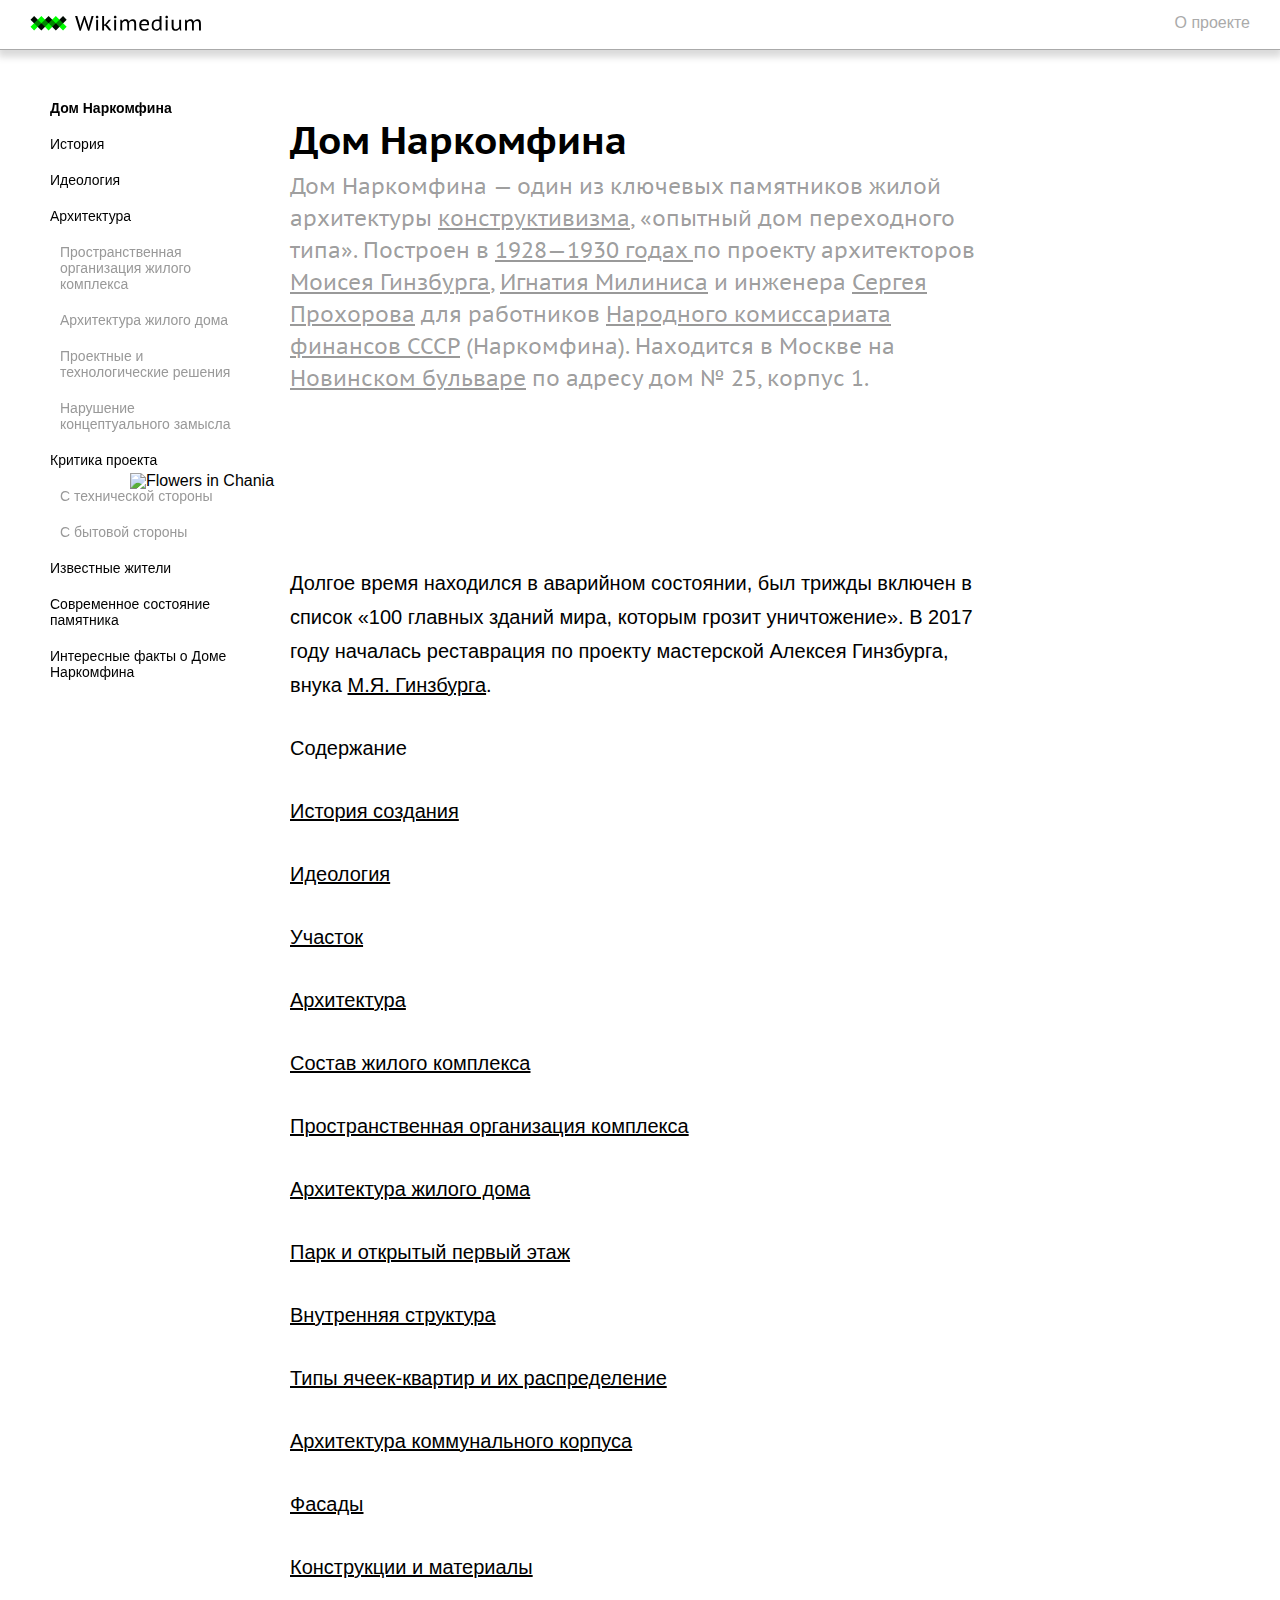
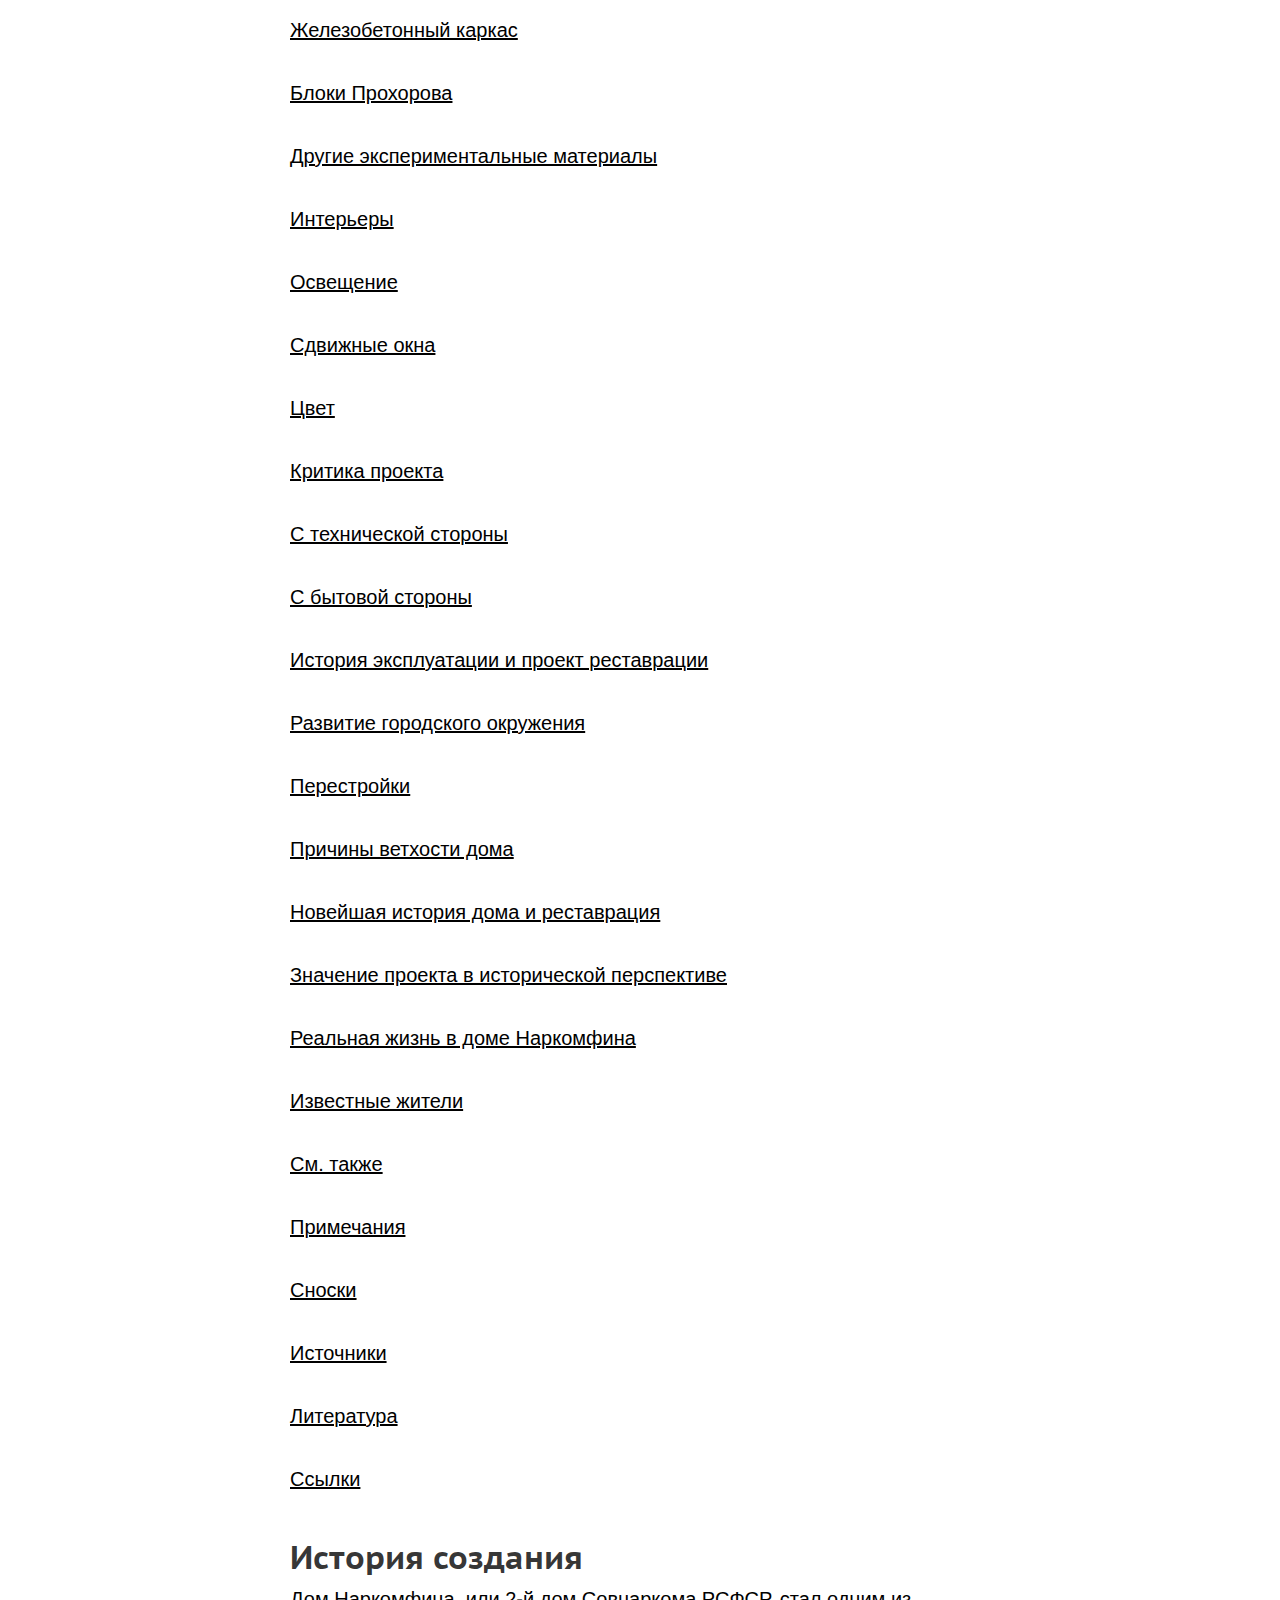
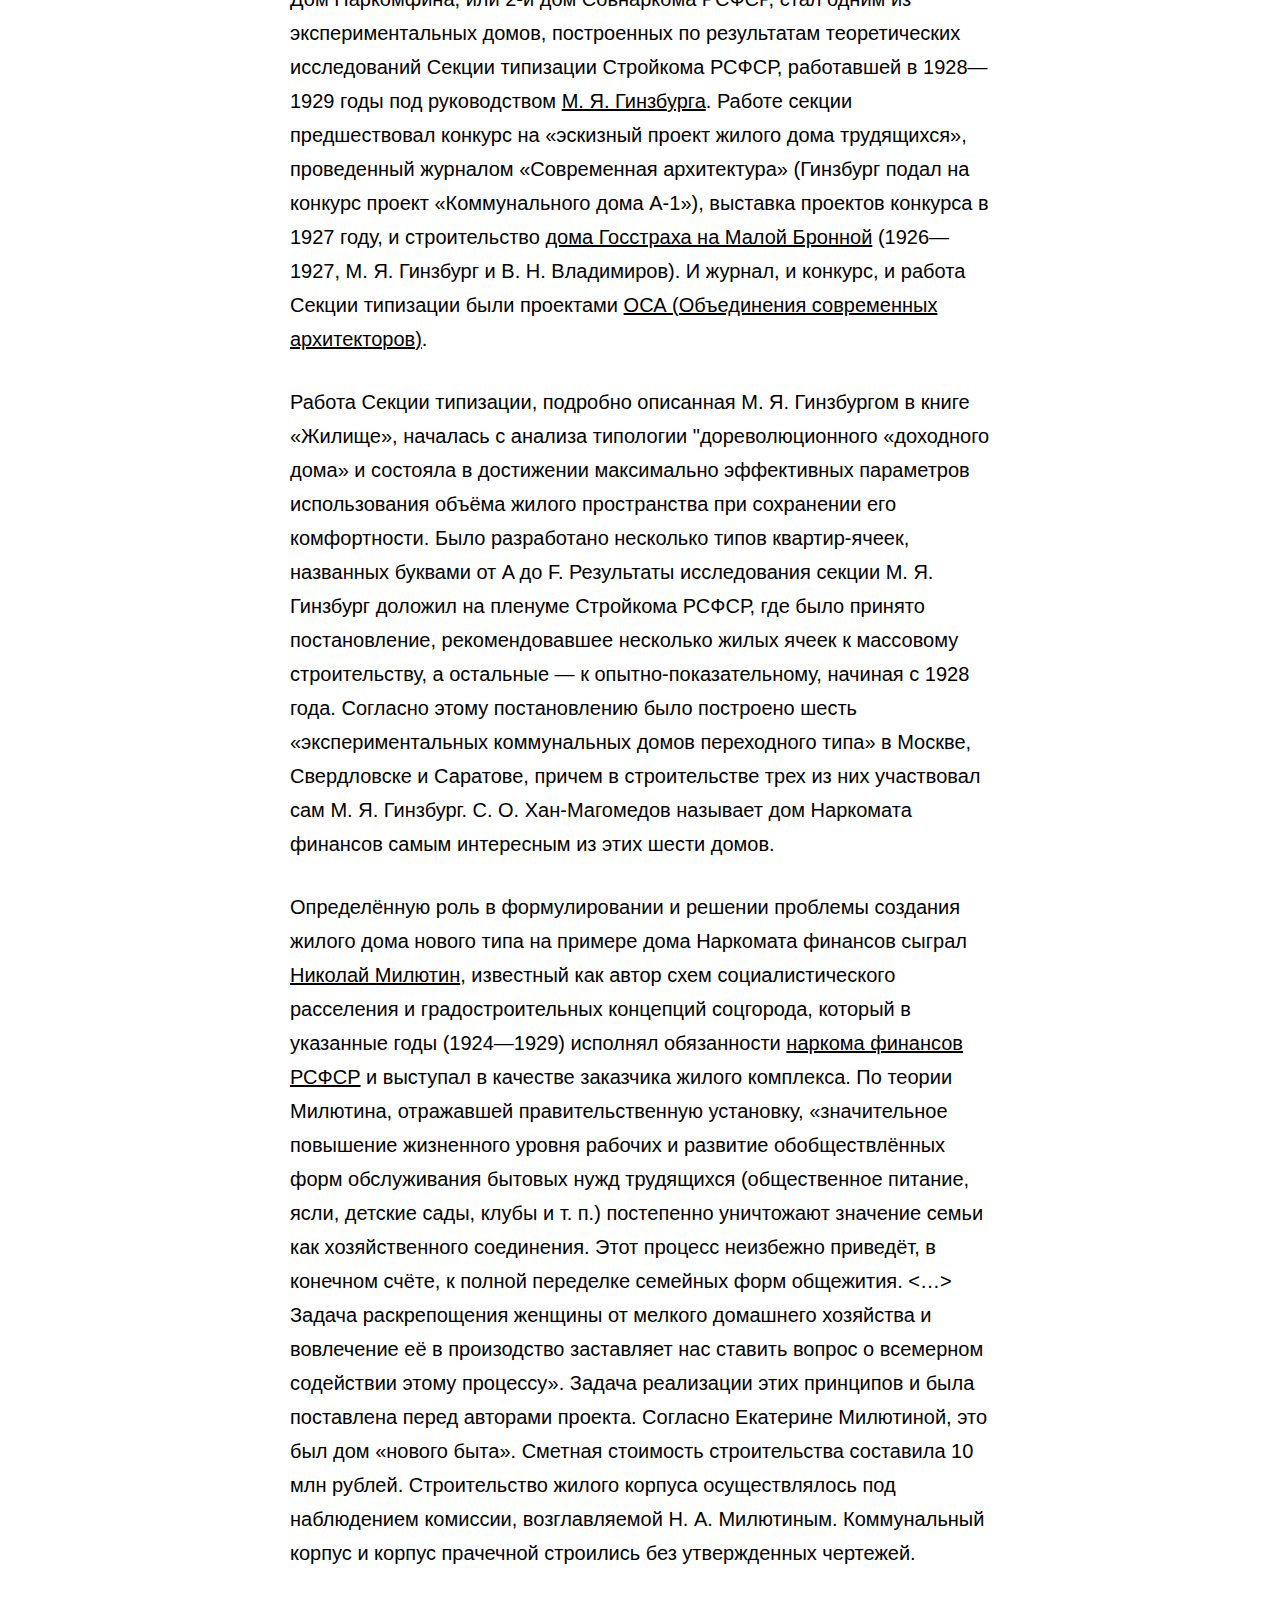
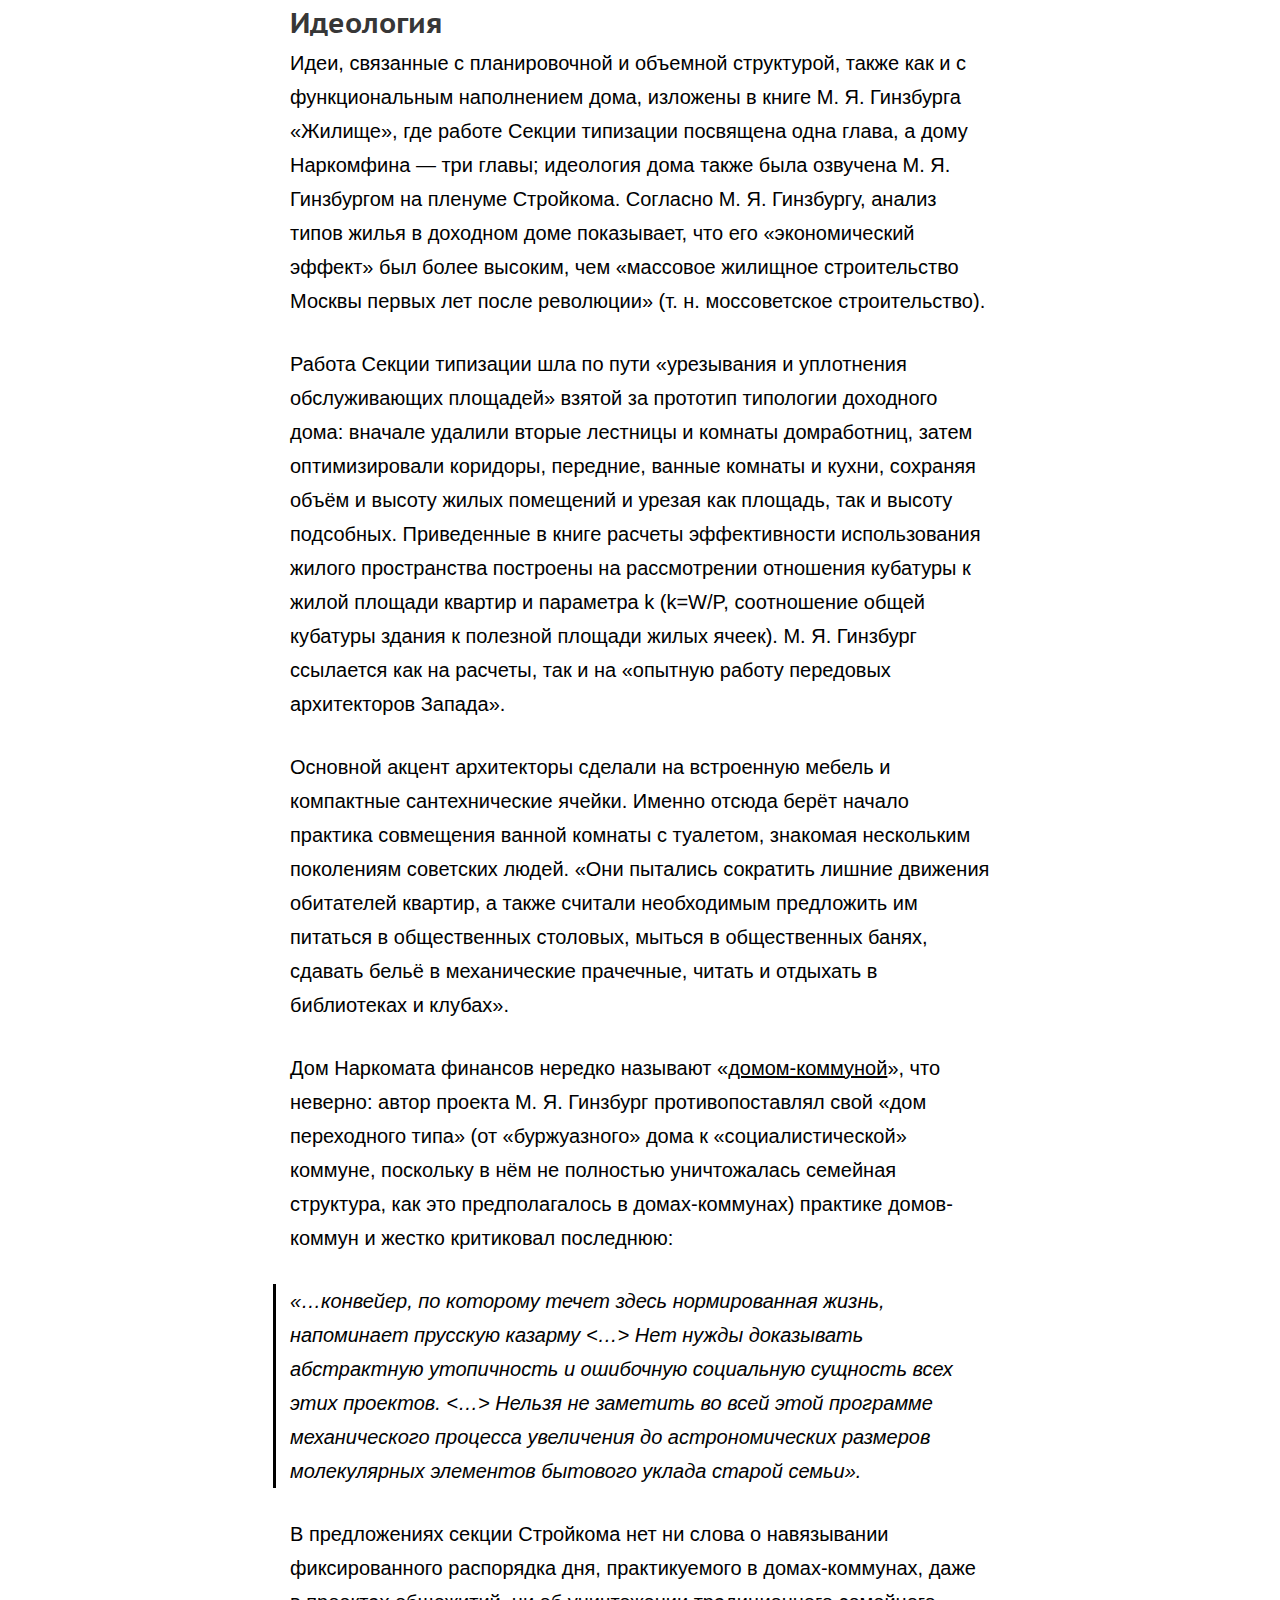
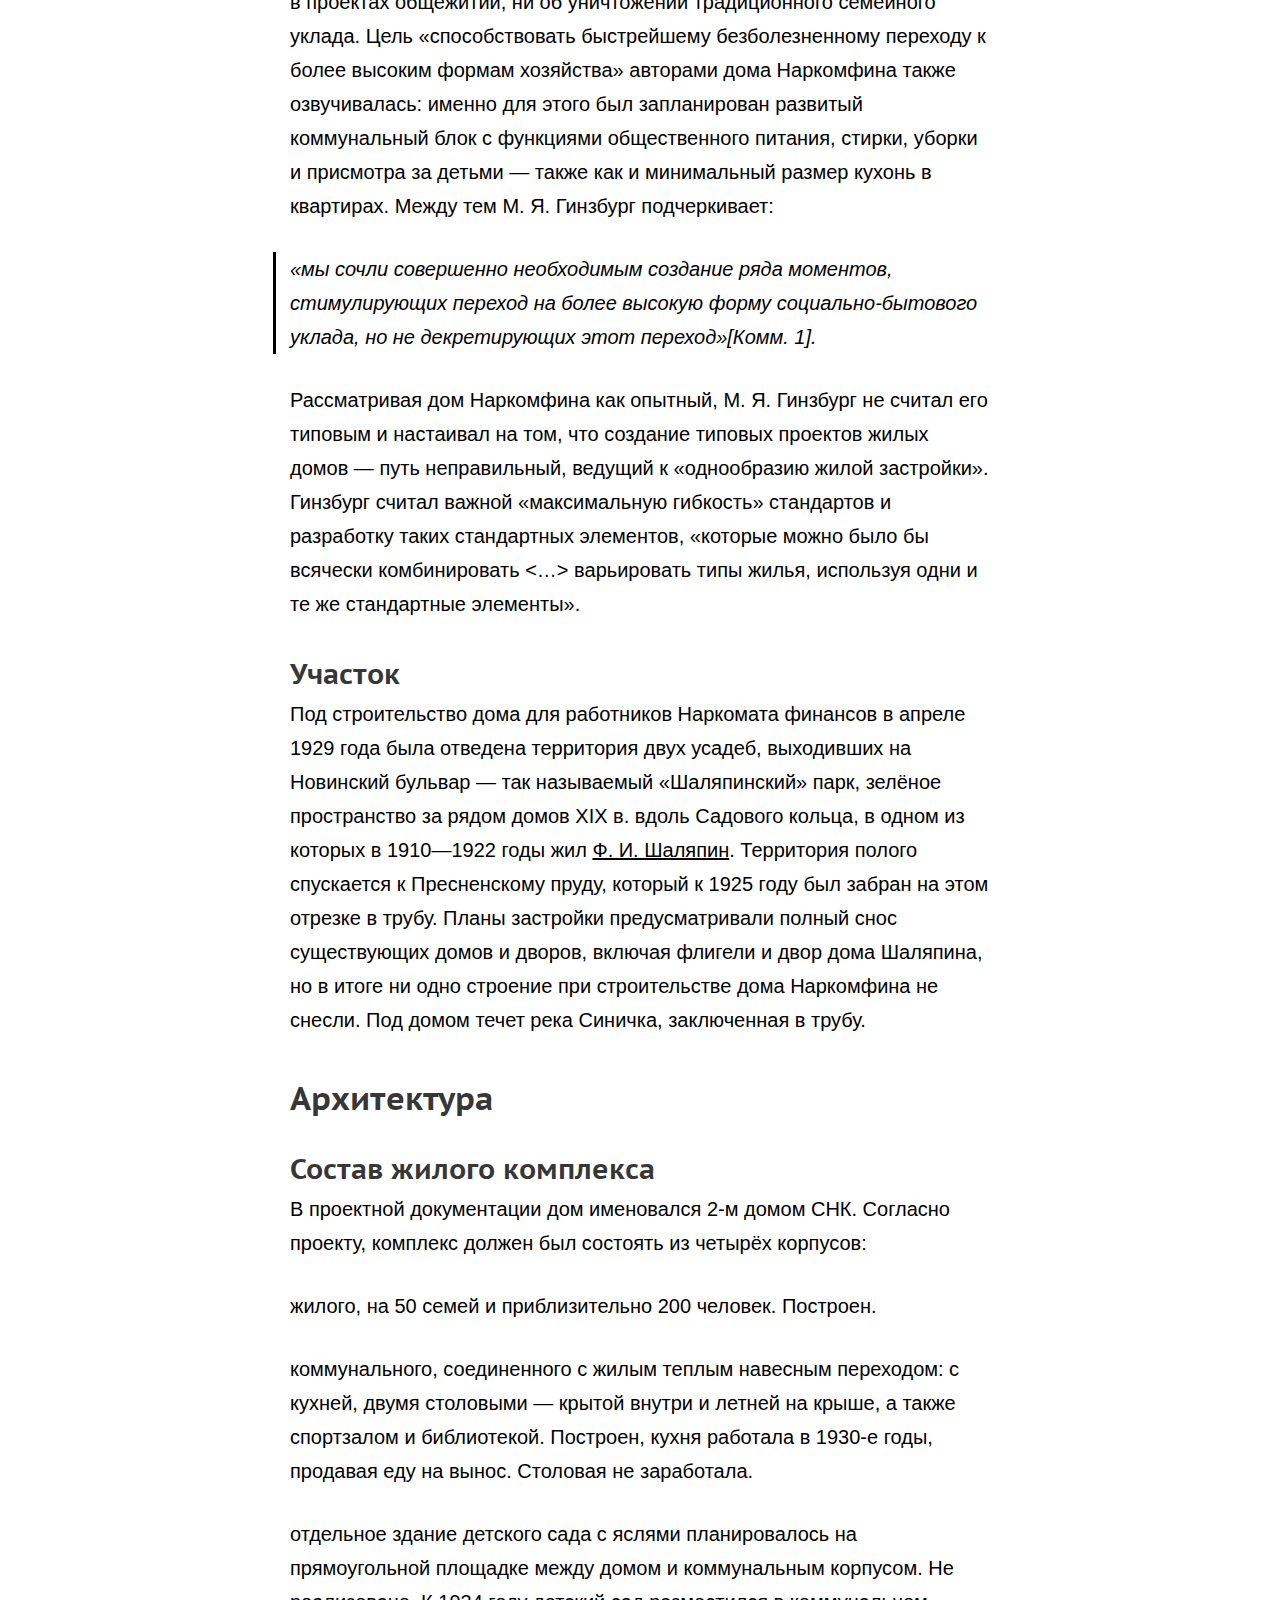
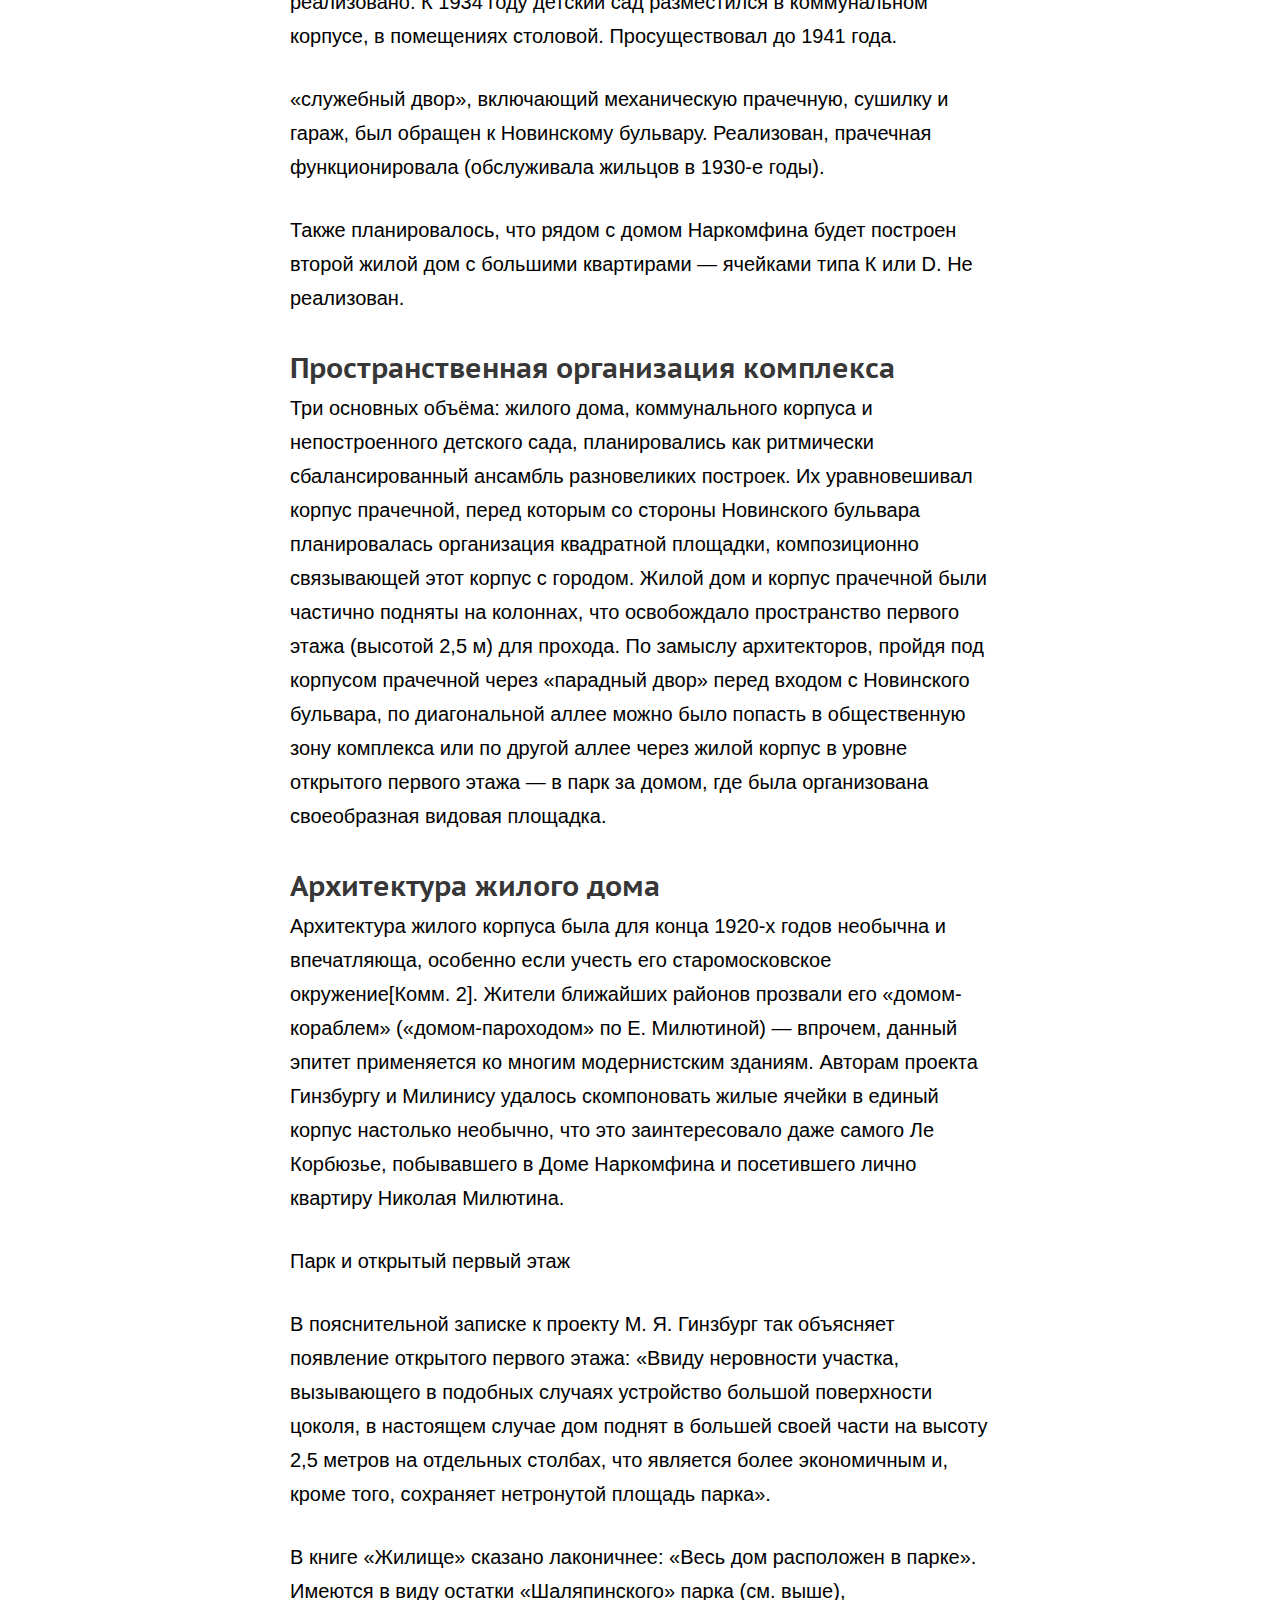
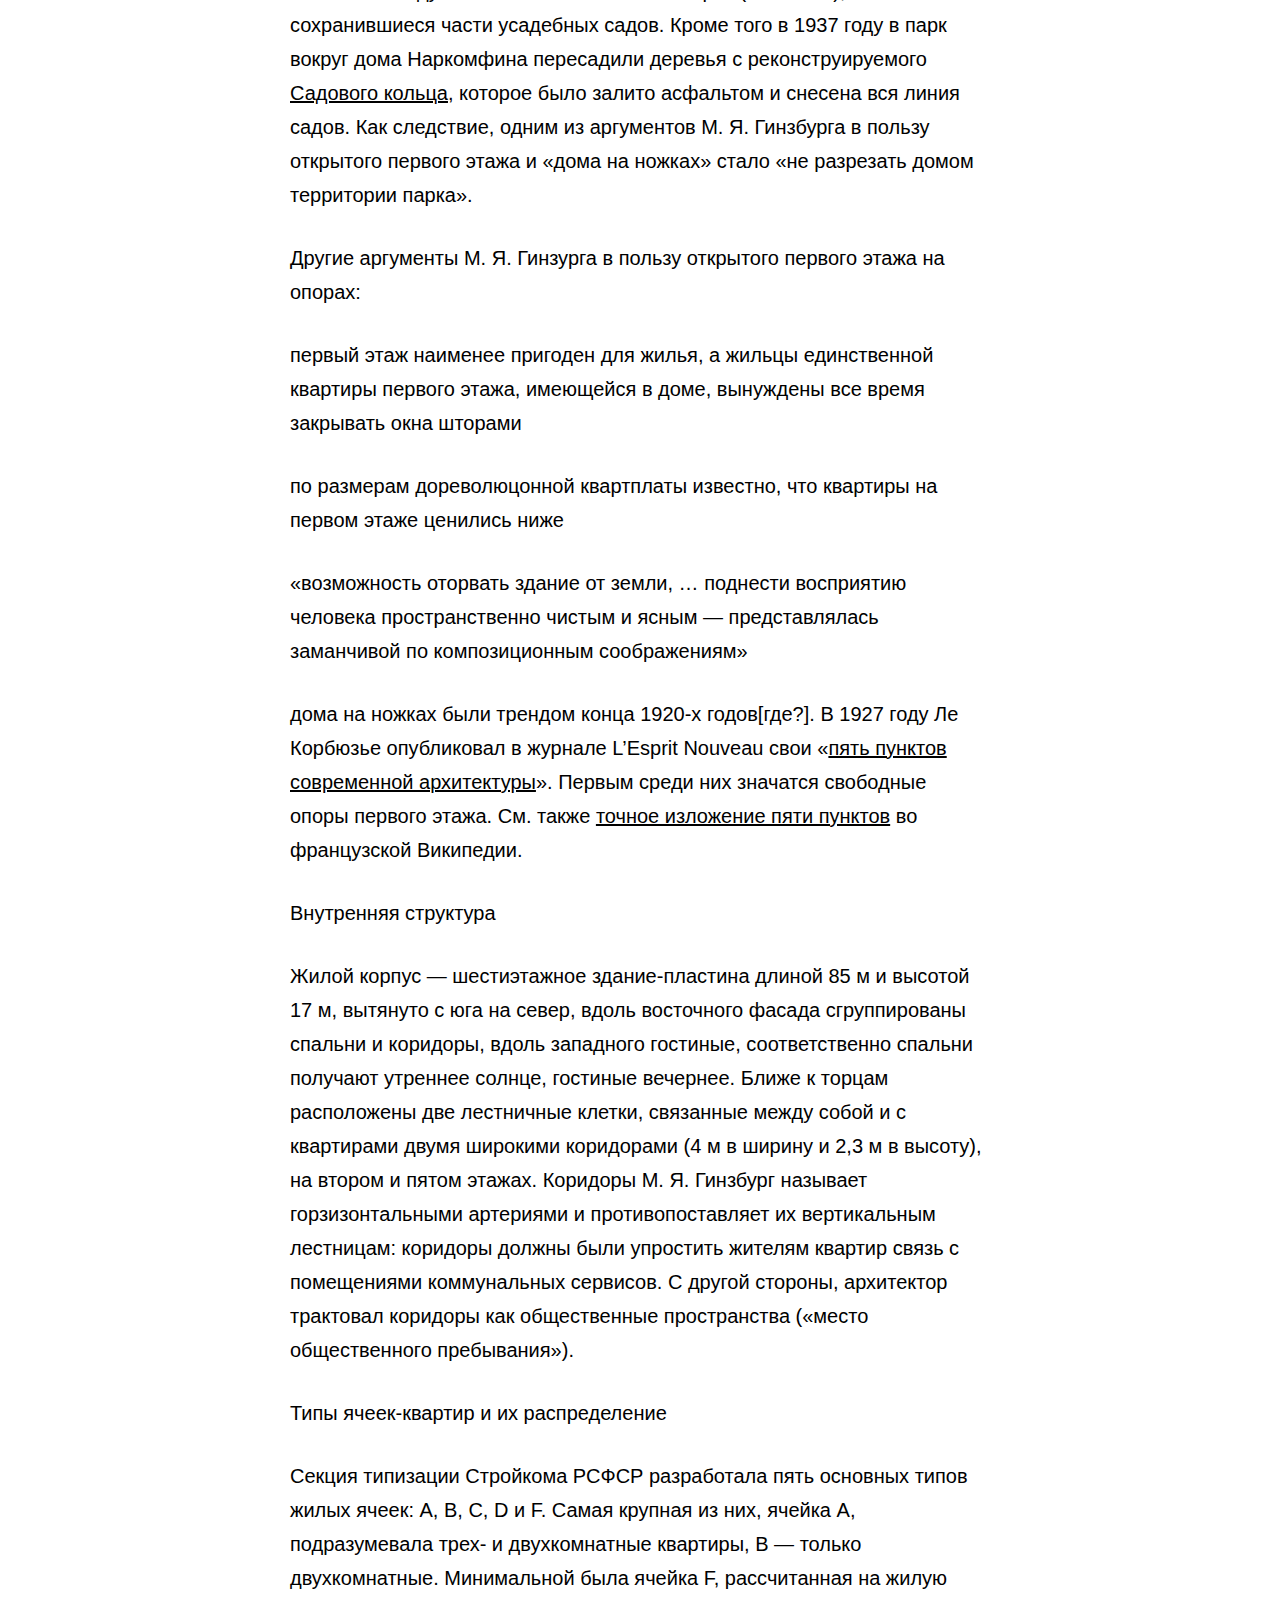
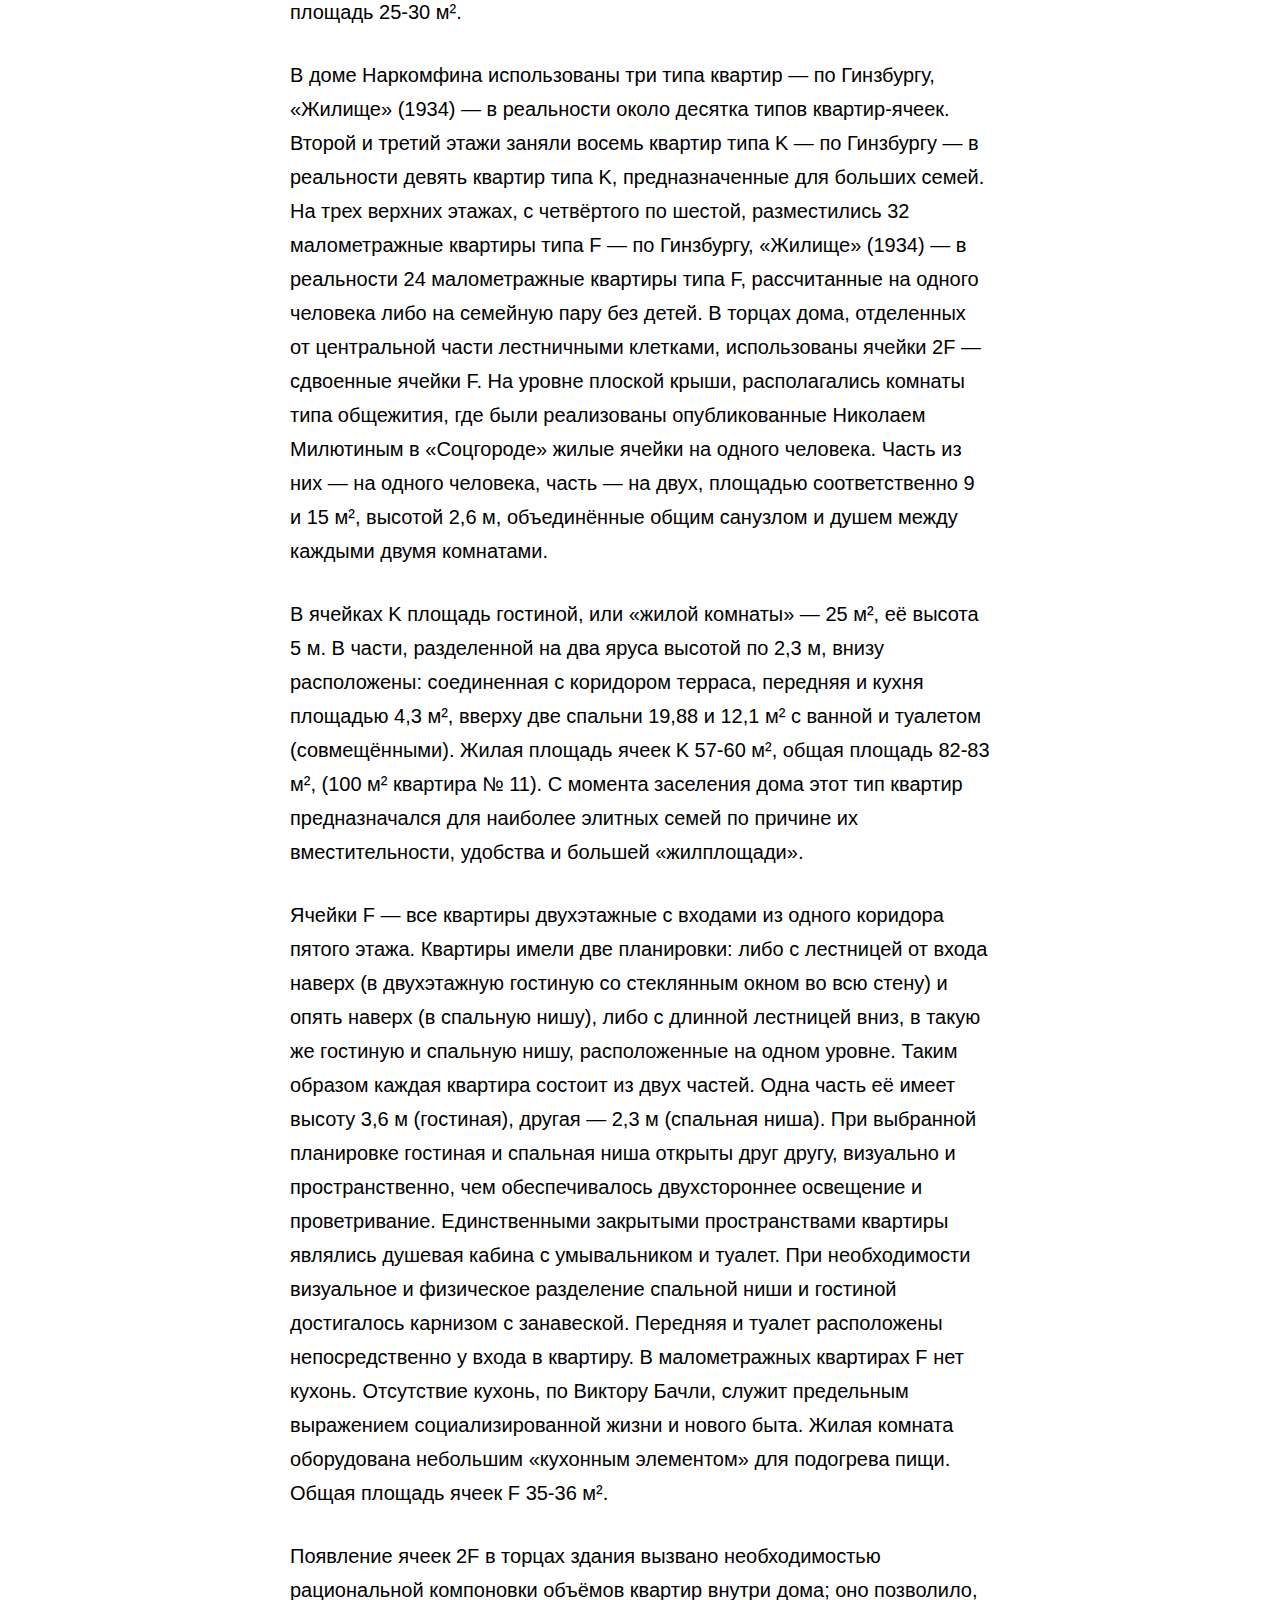
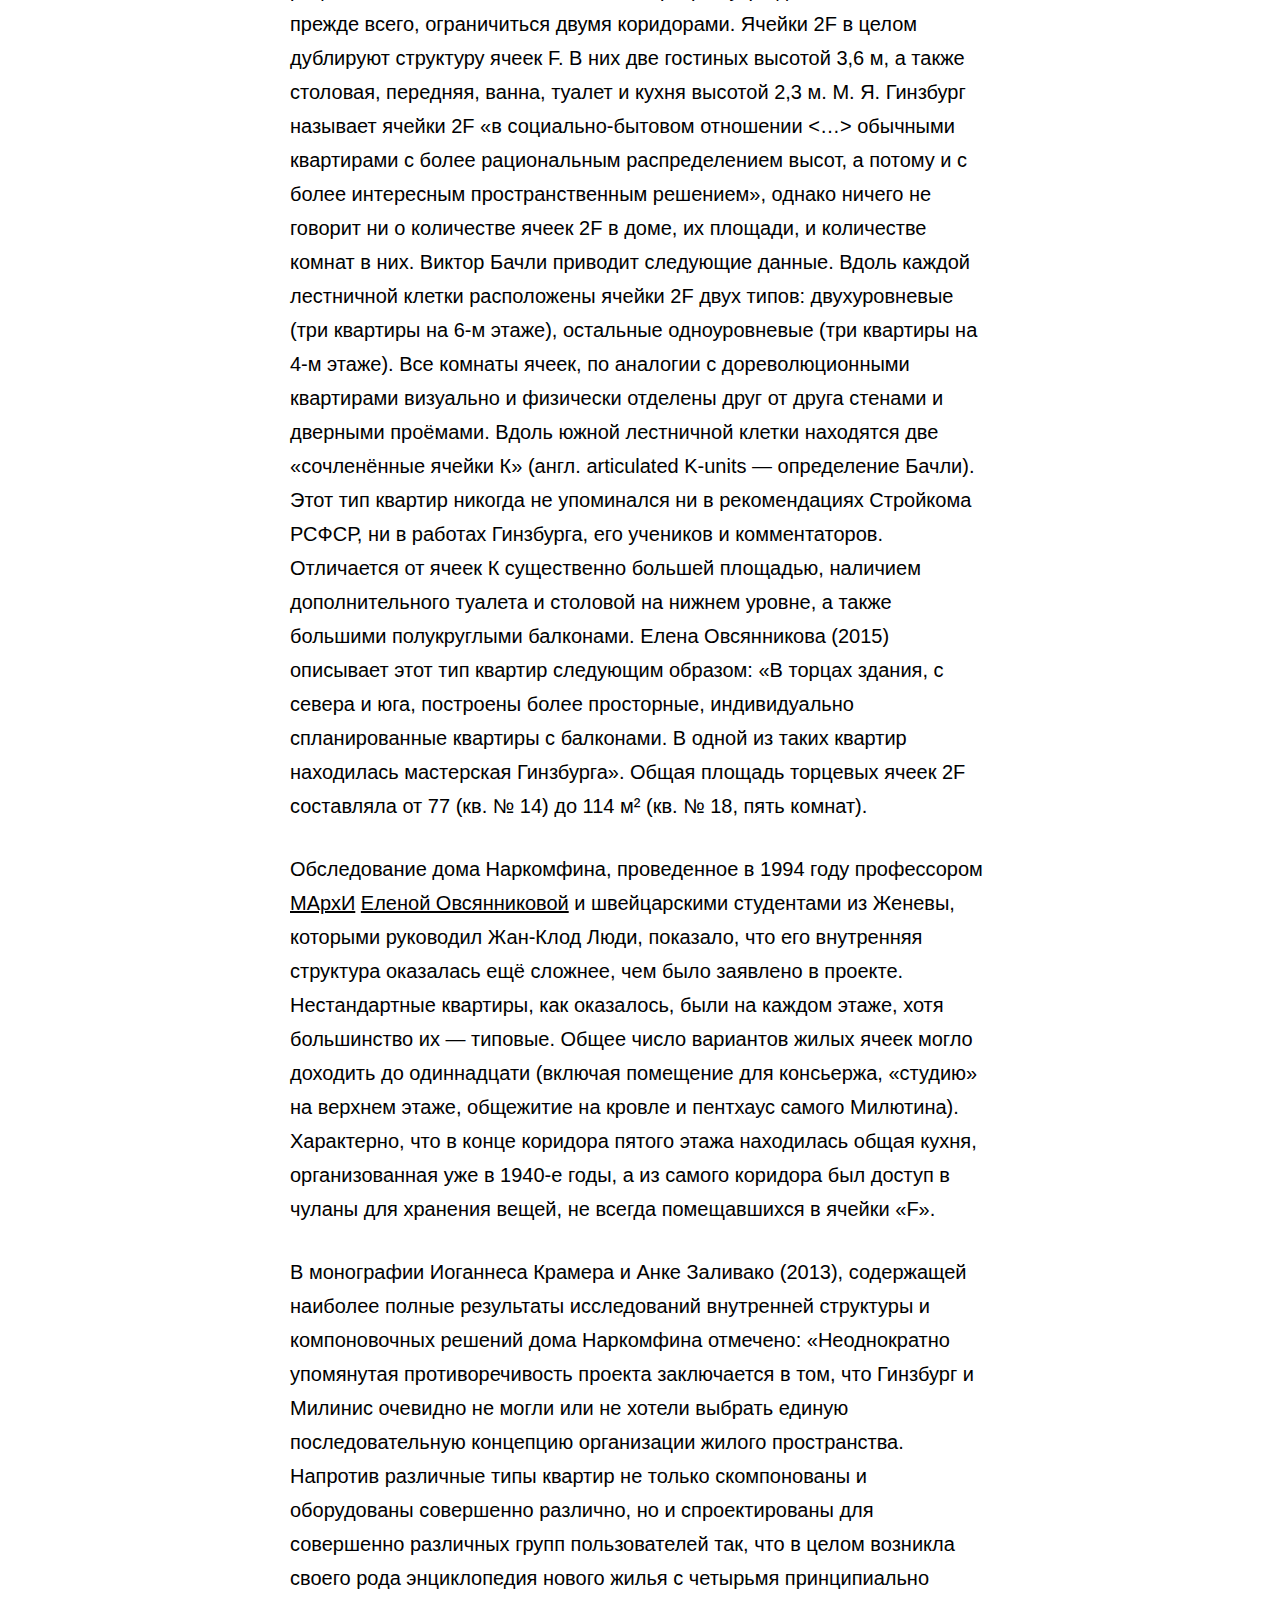
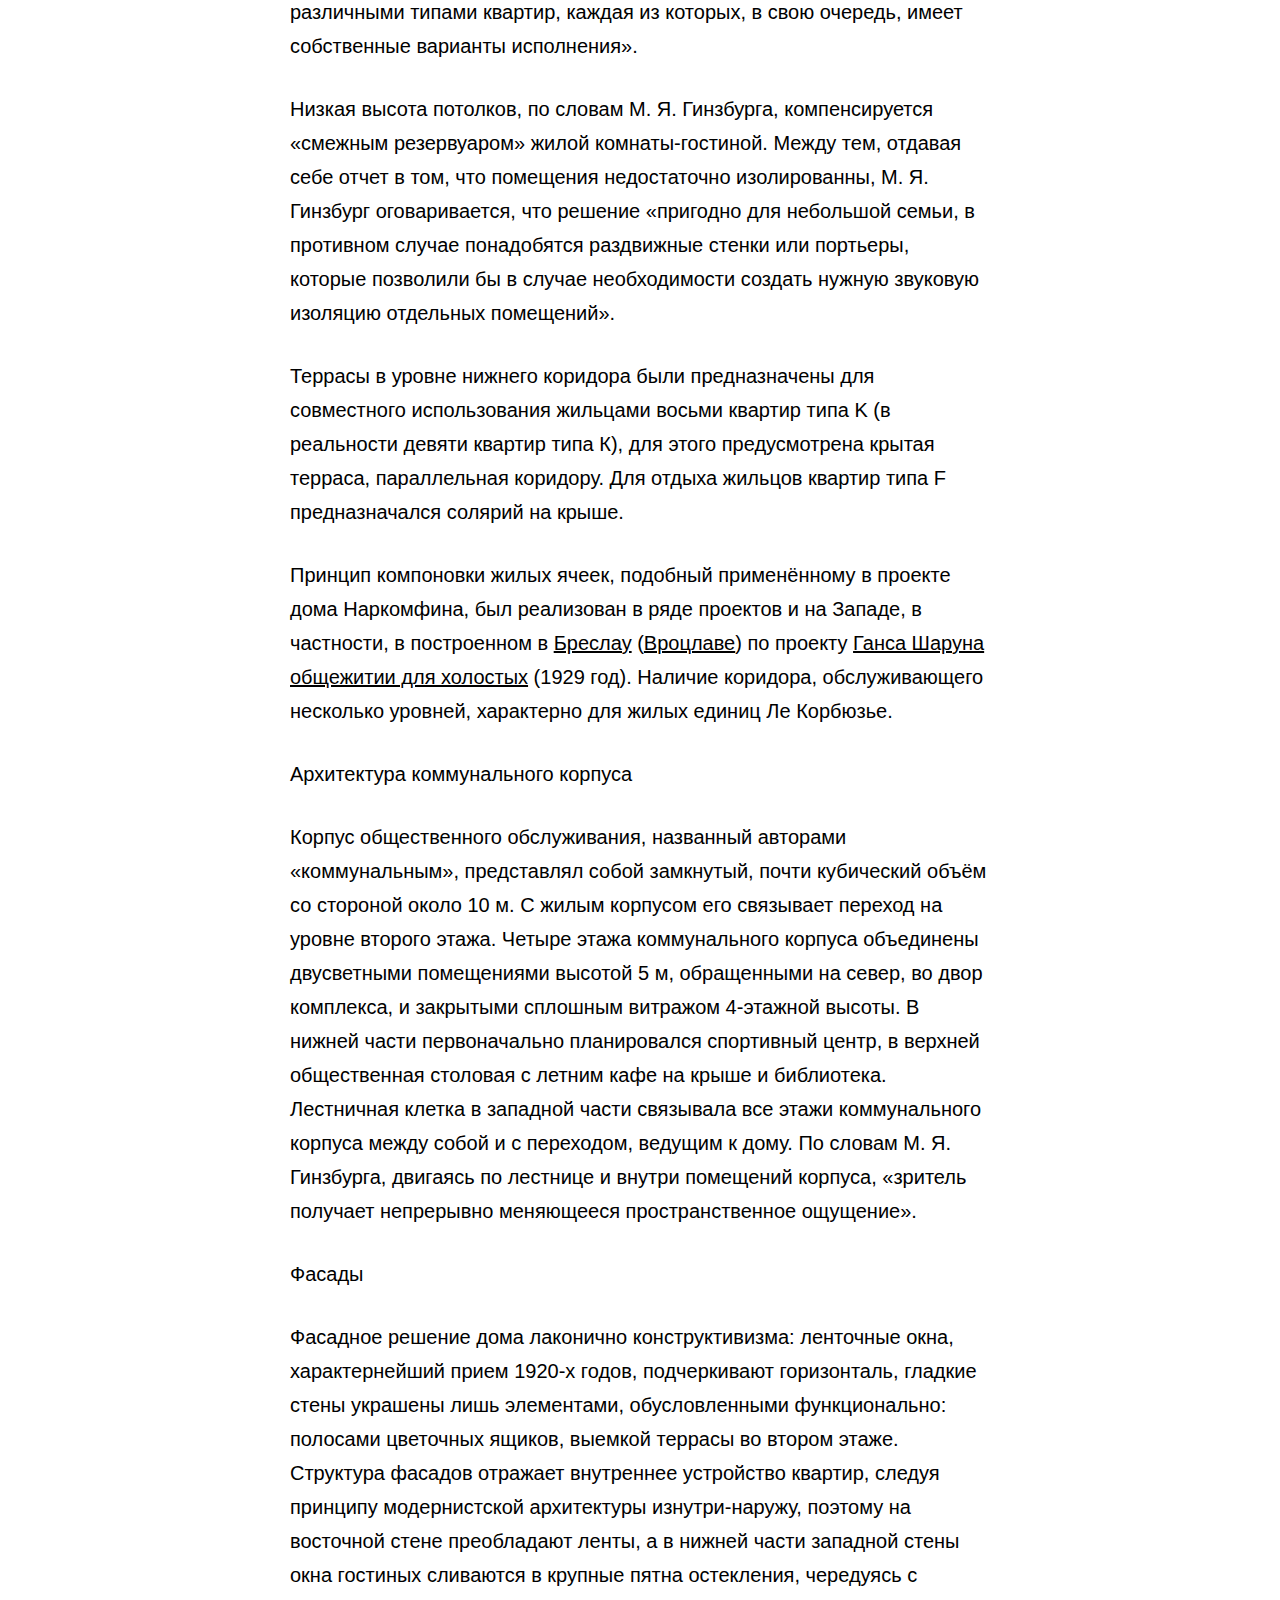
==== commit 5a1f01e7: "Update Index.html" ====
--- a/Index.html
+++ b/Index.html
@@ -11,8 +11,8 @@
   </head>
   <body>
     <div class="menubar">
-      <a href="#"><img src="images/logo.svg"</a>
-      <a href="#">О проекте</a>
+      <a href="index.html"><img src="images/logo.svg"</a>
+      <a href="about.html">О проекте</a>
     </div>
     <nav class="sidebar">
       <ul>
@@ -41,10 +41,10 @@
       <p>
       <strong>Дом Наркомфина</strong> — один из ключевых памятников жилой архитектуры <a href="https://ru.wikipedia.org/wiki/%D0%9A%D0%BE%D0%BD%D1%81%D1%82%D1%80%D1%83%D0%BA%D1%82%D0%B8%D0%B2%D0%B8%D0%B7%D0%BC_(%D0%B8%D1%81%D0%BA%D1%83%D1%81%D1%81%D1%82%D0%B2%D0%BE)"> конструктивизма</a>, «опытный дом переходного типа». Построен в <a href="https://ru.wikipedia.org/wiki/1928_%D0%B3%D0%BE%D0%B4"> 1928—1930 годах </a> по проекту архитекторов <a href="https://ru.wikipedia.org/wiki/%D0%93%D0%B8%D0%BD%D0%B7%D0%B1%D1%83%D1%80%D0%B3,_%D0%9C%D0%BE%D0%B8%D1%81%D0%B5%D0%B9_%D0%AF%D0%BA%D0%BE%D0%B2%D0%BB%D0%B5%D0%B2%D0%B8%D1%87"> Моисея Гинзбурга</a>, <a href="https://ru.wikipedia.org/wiki/%D0%9C%D0%B8%D0%BB%D0%B8%D0%BD%D0%B8%D1%81,_%D0%98%D0%B3%D0%BD%D0%B0%D1%82%D0%B8%D0%B9_%D0%A4%D1%80%D0%B0%D0%BD%D1%86%D0%B5%D0%B2%D0%B8%D1%87"> Игнатия Милиниса</a> и инженера <a href="https://ru.wikipedia.org/wiki/%D0%A1%D0%B5%D1%80%D0%B3%D0%B5%D0%B9_%D0%9B%D1%8C%D0%B2%D0%BE%D0%B2%D0%B8%D1%87_%D0%9F%D1%80%D0%BE%D1%85%D0%BE%D1%80%D0%BE%D0%B2"> Сергея Прохорова</a> для работников <a href="https://ru.wikipedia.org/wiki/%D0%9D%D0%B0%D1%80%D0%BE%D0%B4%D0%BD%D1%8B%D0%B9_%D0%BA%D0%BE%D0%BC%D0%B8%D1%81%D1%81%D0%B0%D1%80%D0%B8%D0%B0%D1%82_%D1%84%D0%B8%D0%BD%D0%B0%D0%BD%D1%81%D0%BE%D0%B2_%D0%A1%D0%A1%D0%A1%D0%A0"> Народного комиссариата финансов СССР</a> (Наркомфина). Находится в Москве на <a href="https://ru.wikipedia.org/wiki/%D0%9D%D0%BE%D0%B2%D0%B8%D0%BD%D1%81%D0%BA%D0%B8%D0%B9_%D0%B1%D1%83%D0%BB%D1%8C%D0%B2%D0%B0%D1%80"> Новинском бульваре</a> по адресу дом № 25, корпус 1.
         </p>
+        <img src="images/narkomfin 1.jpg" alt="Flowers in Chania">
         <p>
       Долгое время находился в аварийном состоянии, был трижды включен в список «100 главных зданий мира, которым грозит уничтожение». В 2017 году началась реставрация по проекту мастерской Алексея Гинзбурга, внука <a href="https://ru.wikipedia.org/wiki/%D0%93%D0%B8%D0%BD%D0%B7%D0%B1%D1%83%D1%80%D0%B3,_%D0%9C%D0%BE%D0%B8%D1%81%D0%B5%D0%B9_%D0%AF%D0%BA%D0%BE%D0%B2%D0%BB%D0%B5%D0%B2%D0%B8%D1%87"> М.Я. Гинзбурга</a>.
           </p>
-          <img src="https://upload.wikimedia.org/wikipedia/commons/thumb/0/05/Dom_Narkomfin_under_renovation.jpg/1920px-Dom_Narkomfin_under_renovation.jpg" alt="Flowers in Chania">
         <p> <strong> Содержание </strong>
         </p>
         <ol>
--- a/stylesheets/style.css
+++ b/stylesheets/style.css
@@ -0,0 +1,5 @@
+@import "reset.css";
+@import url('https://fonts.googleapis.com/css2?family=PT+Sans+Caption:wght@400;700&display=swap');
+@import "layout.css";
+@import "sidebar.css";
+@import "content.css";
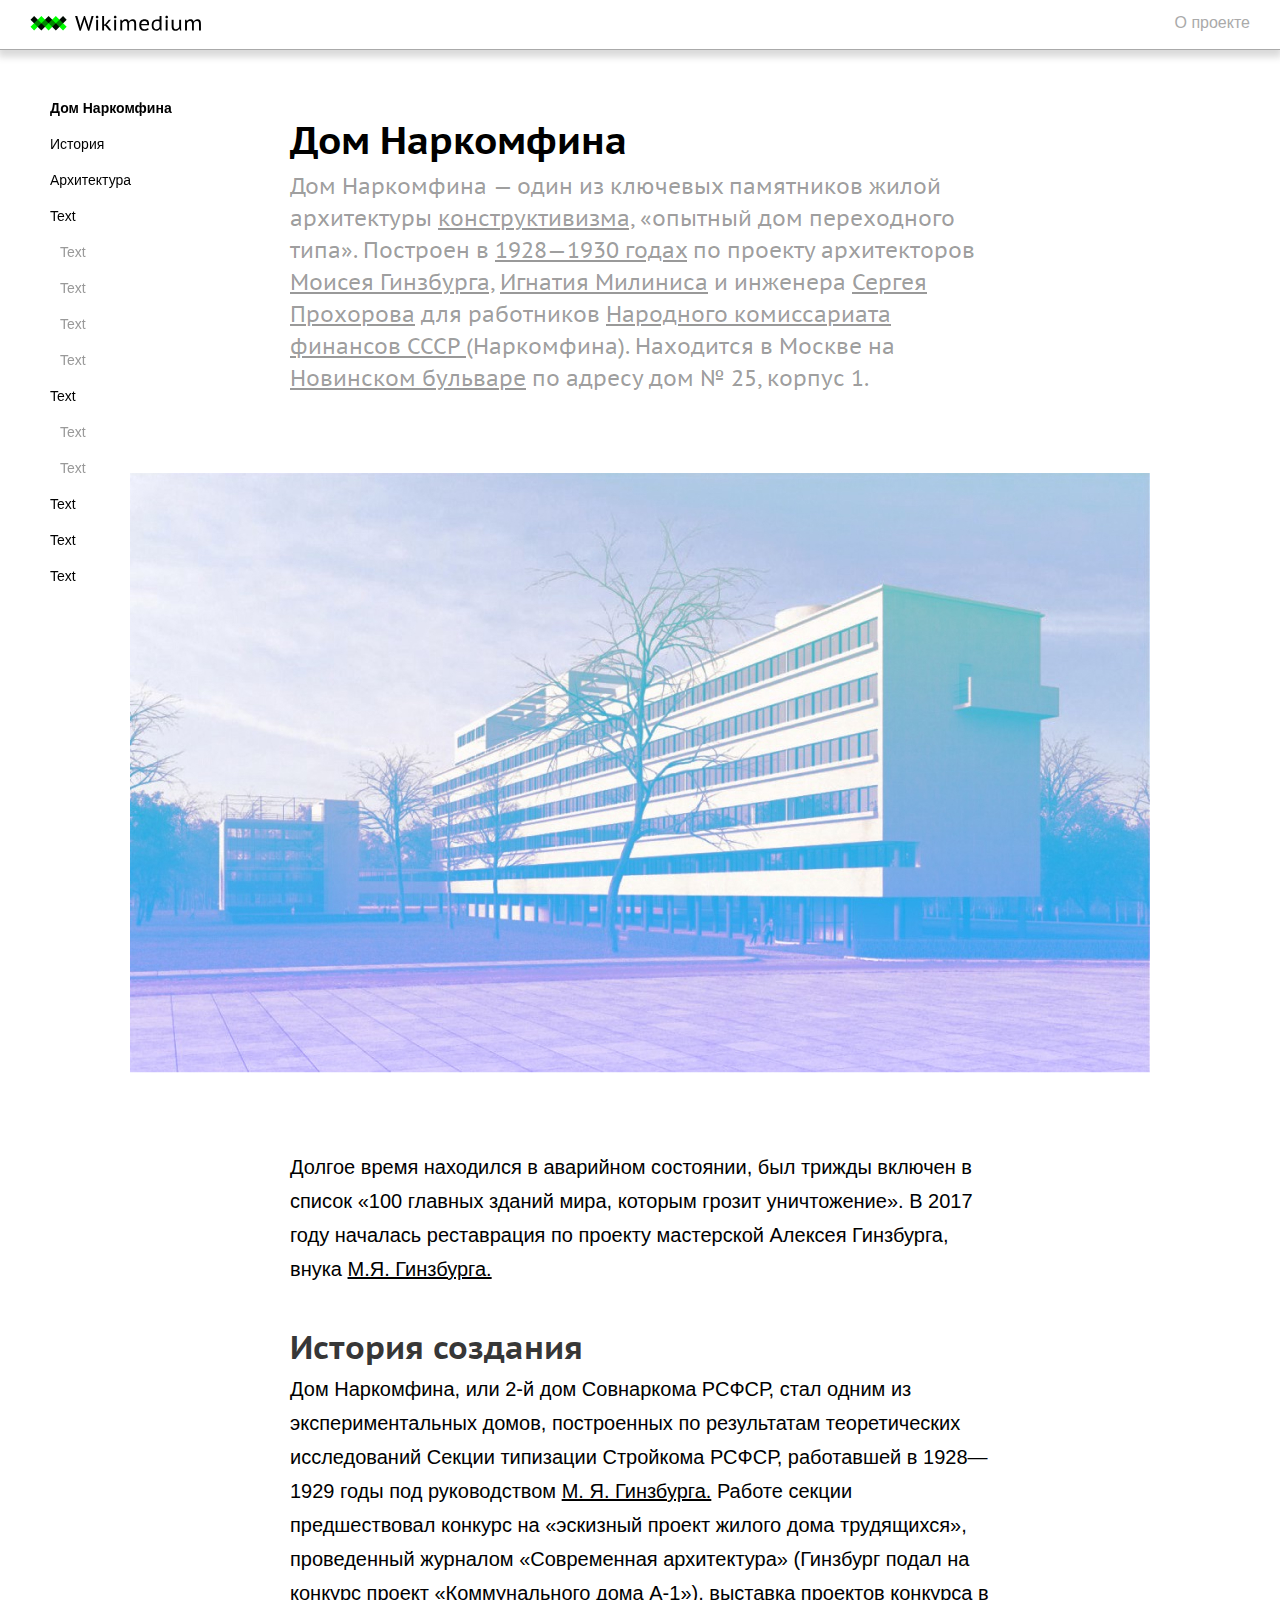
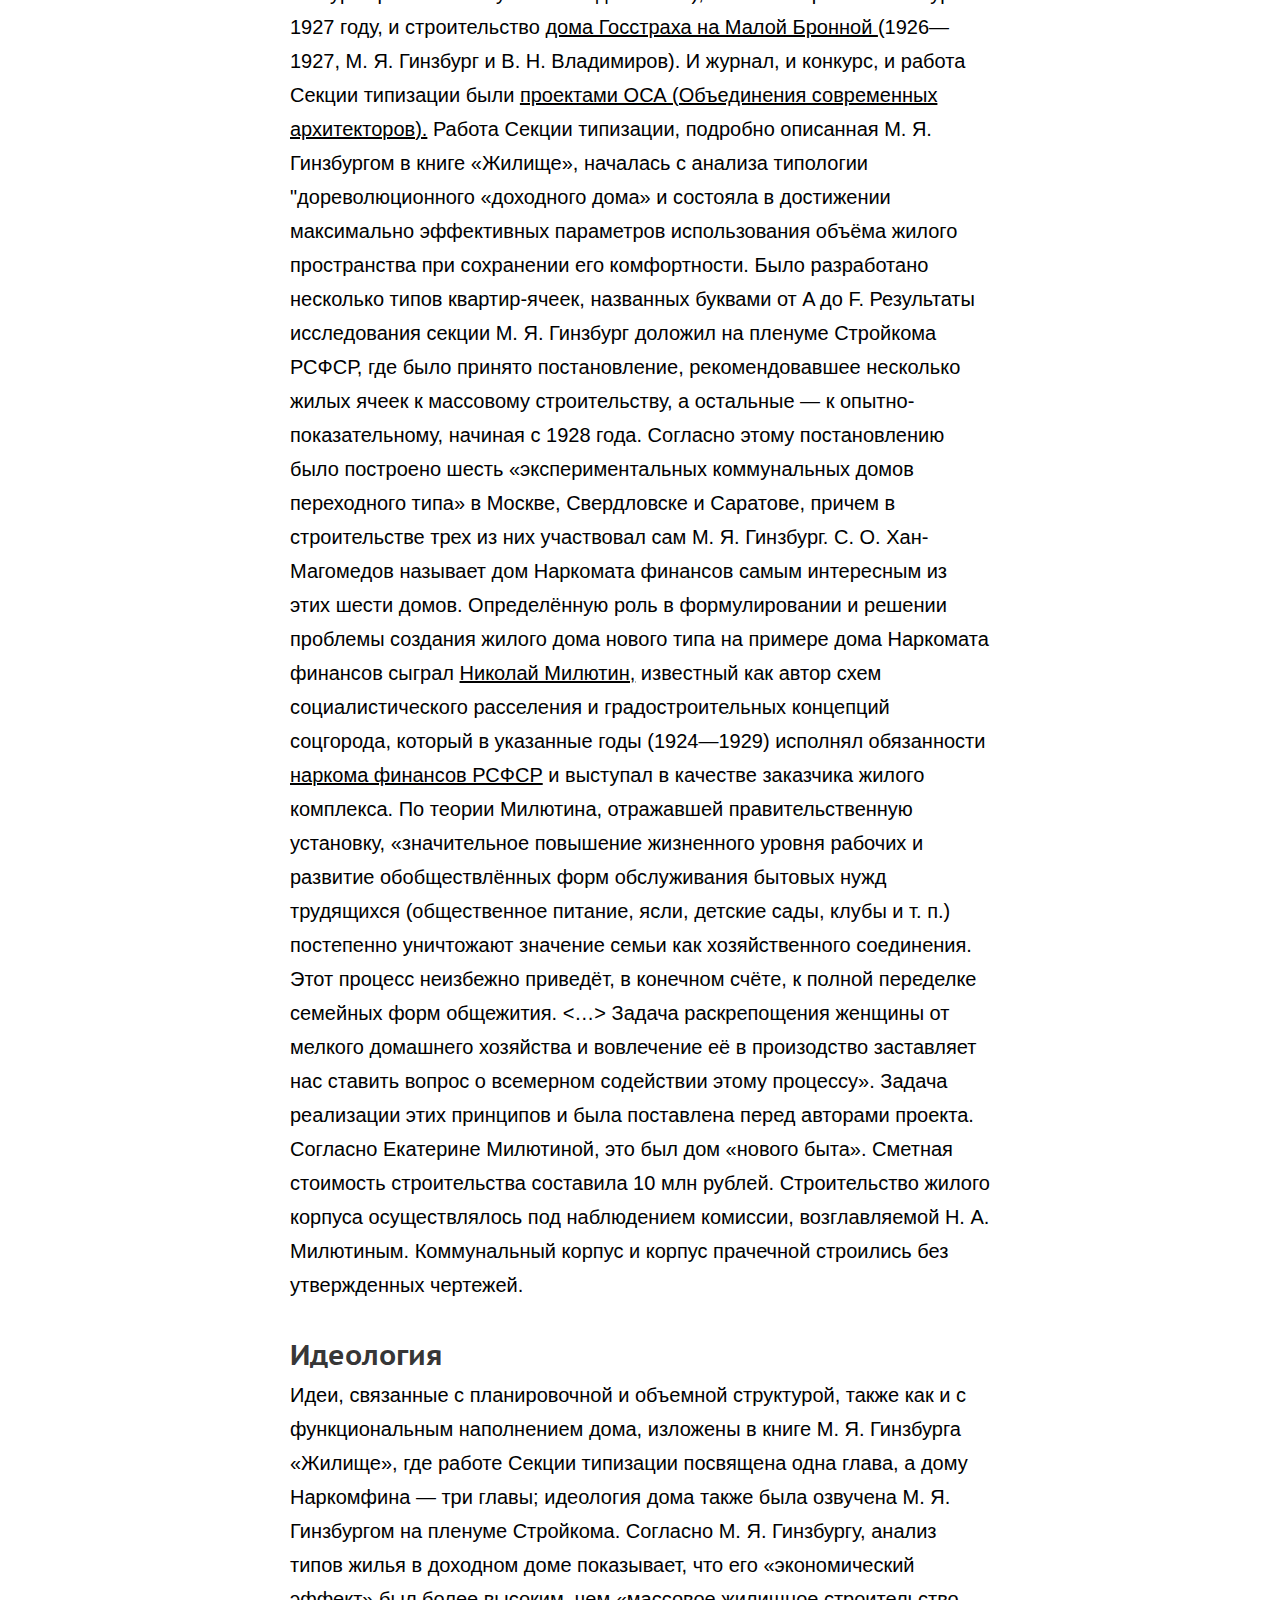
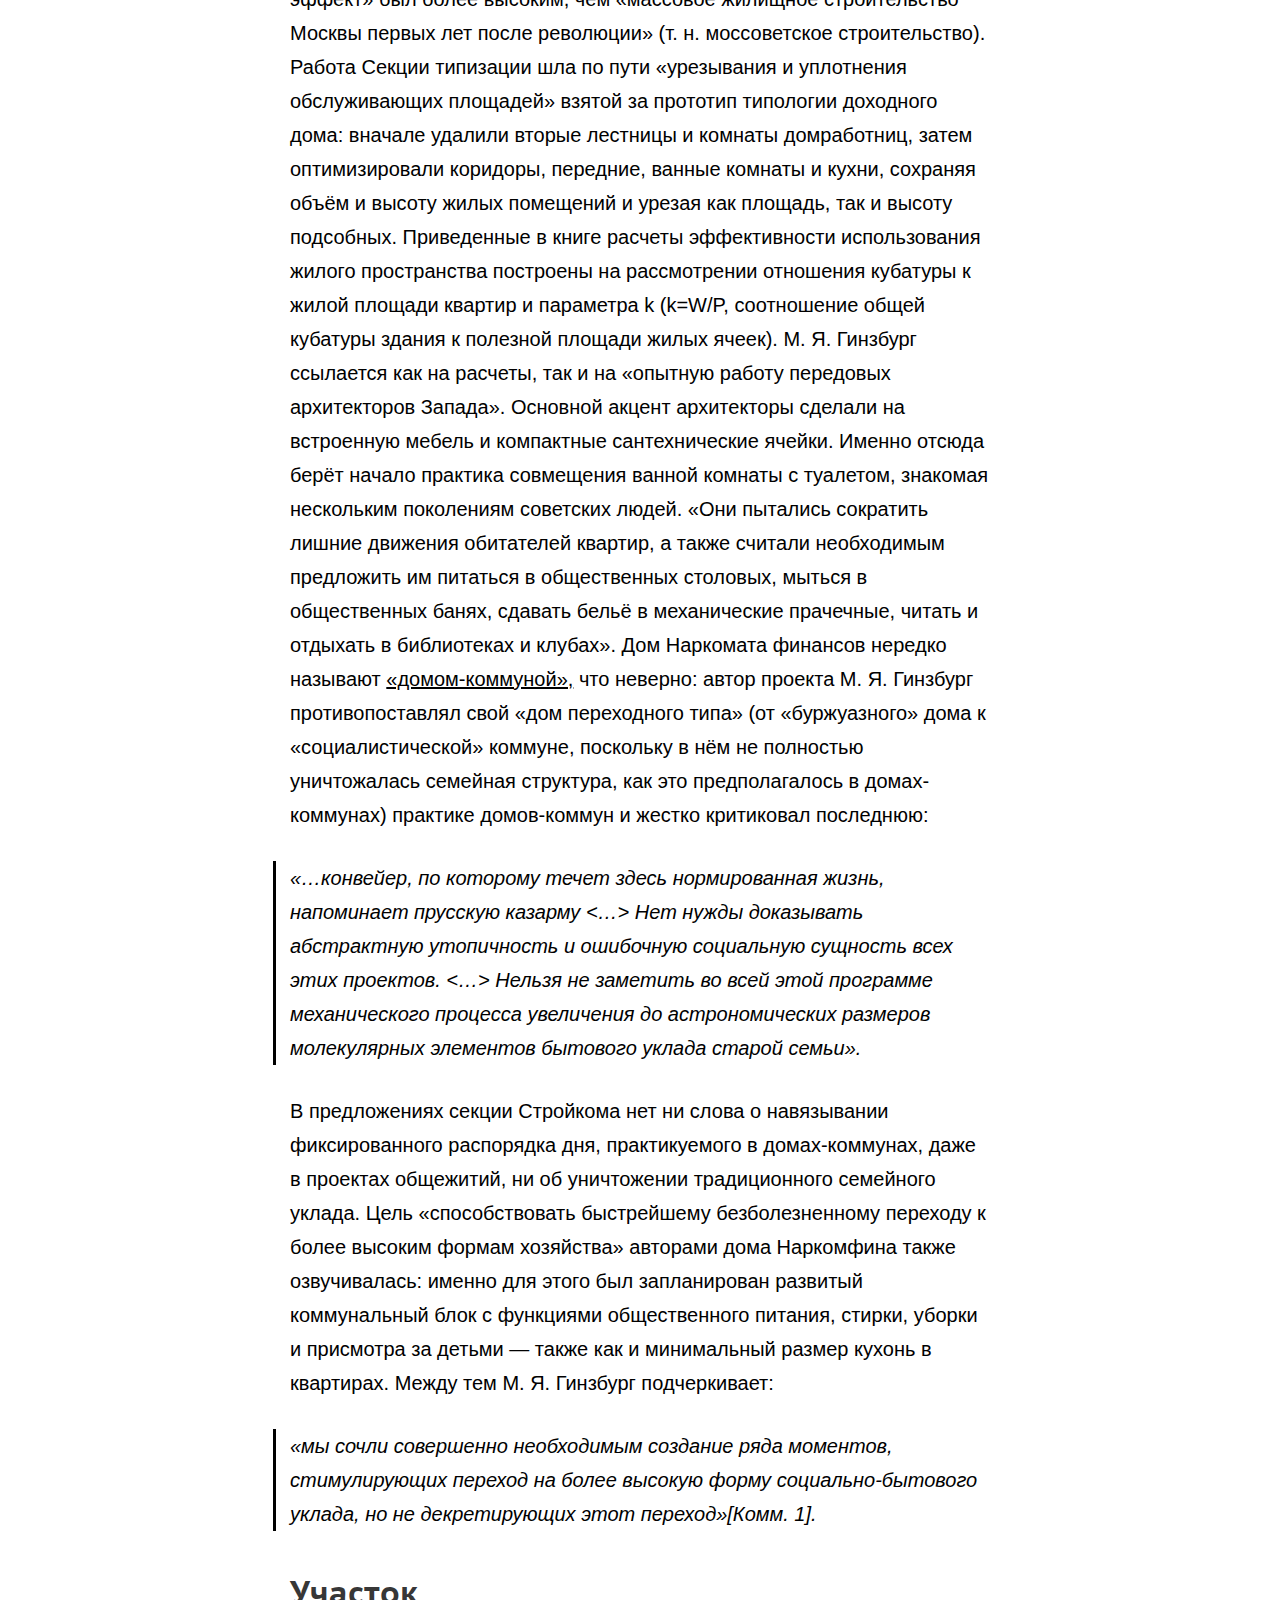
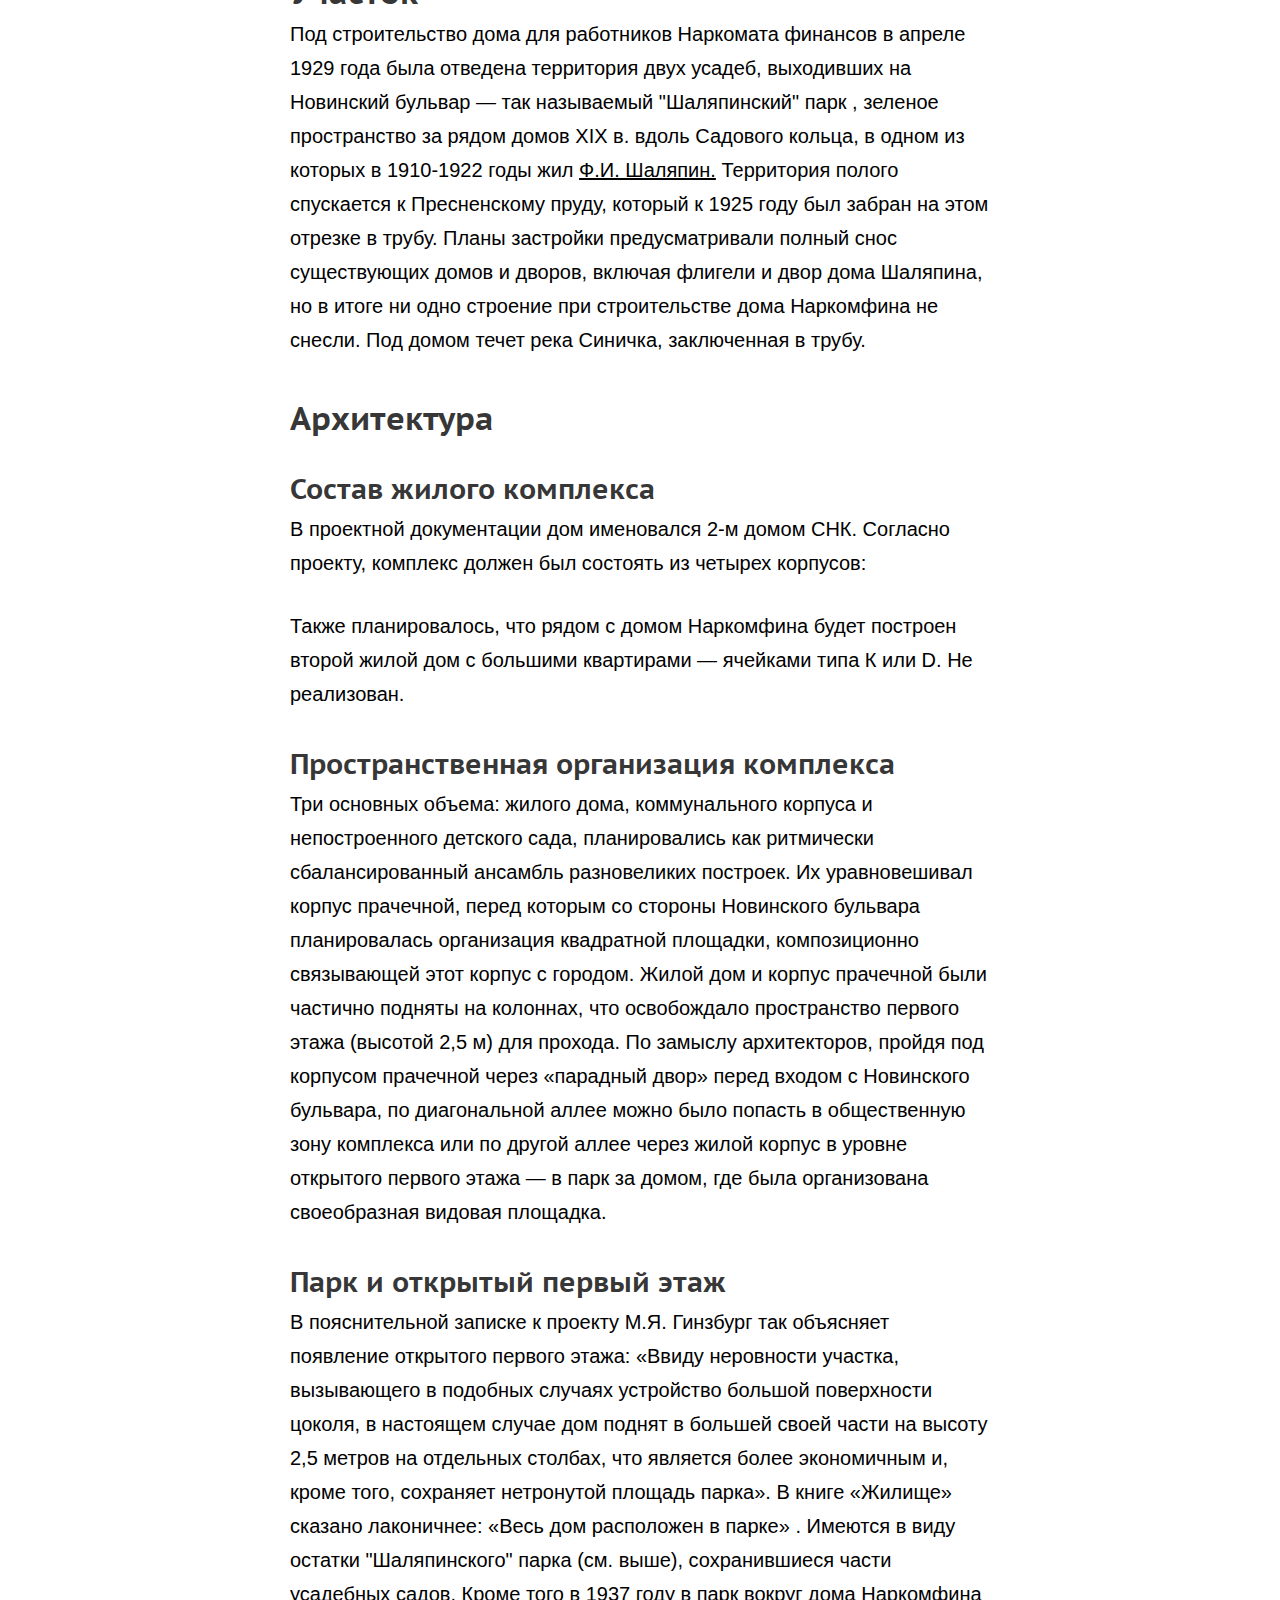
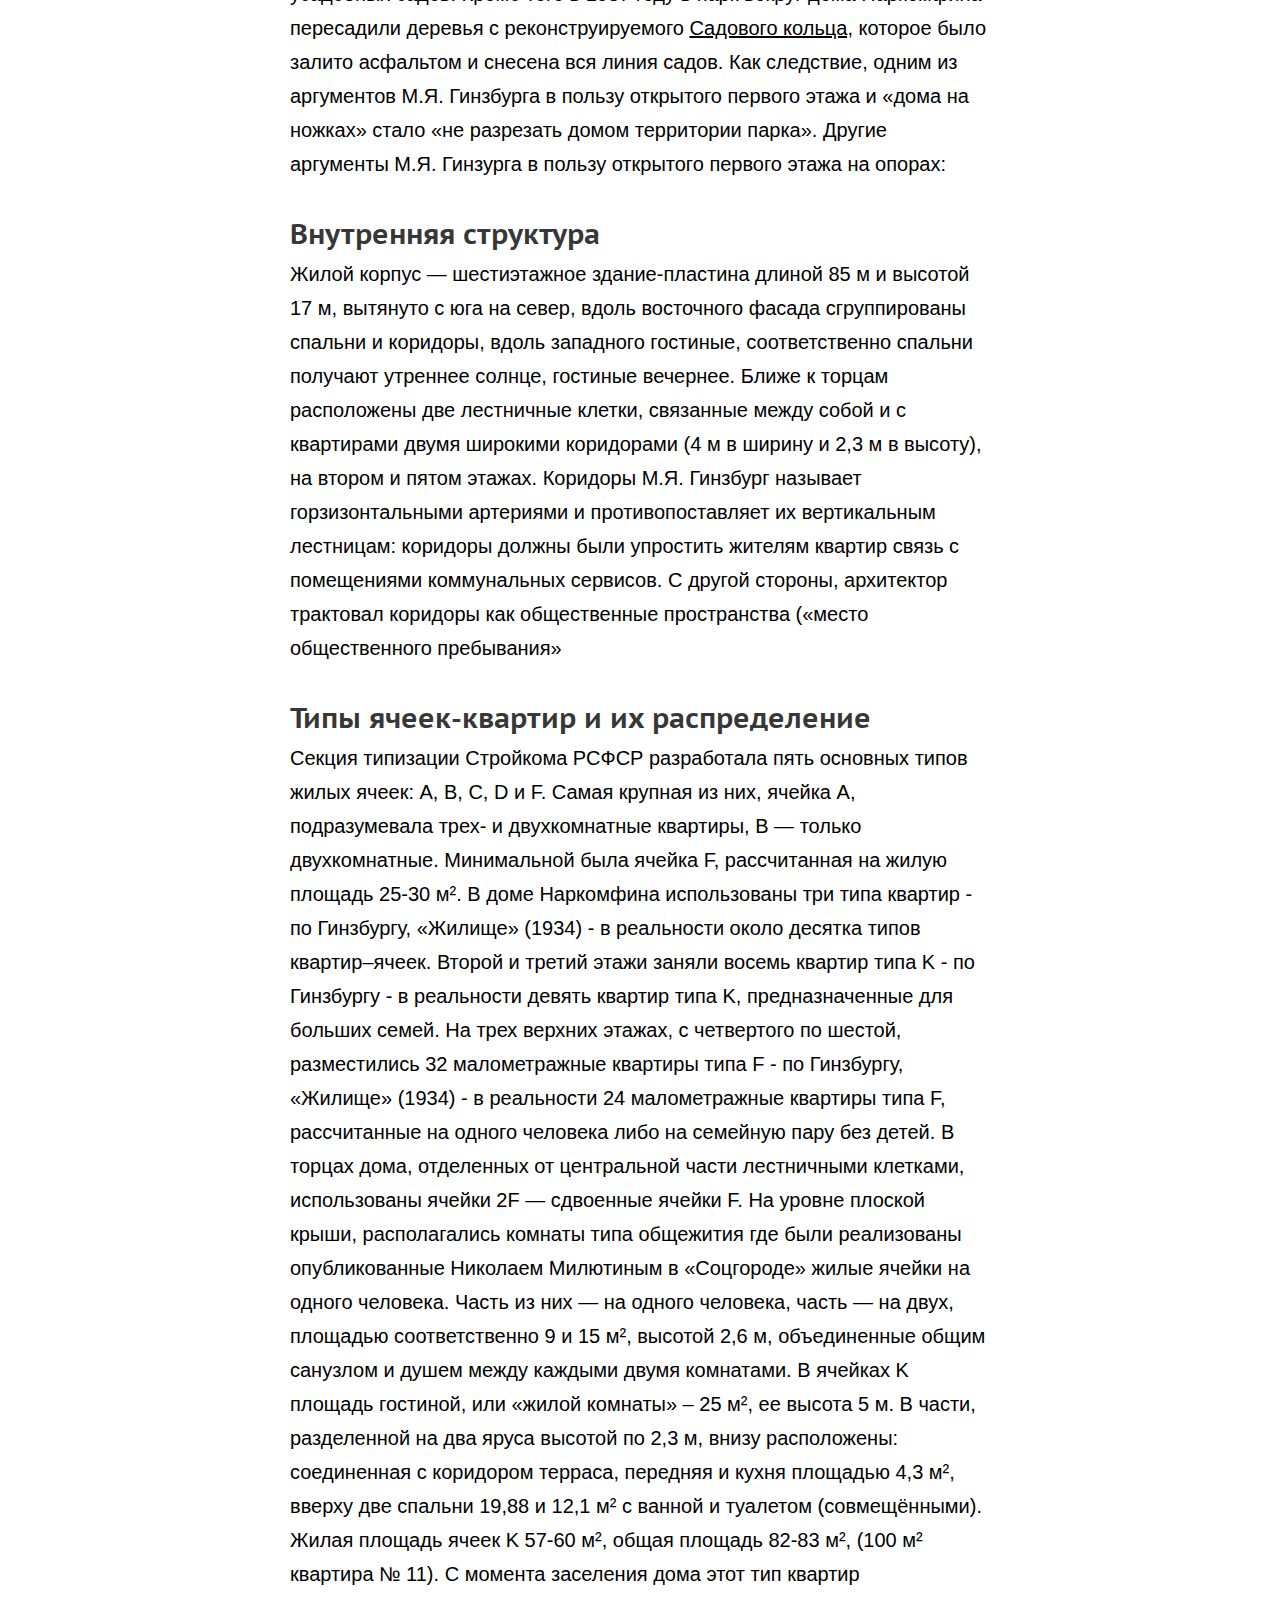
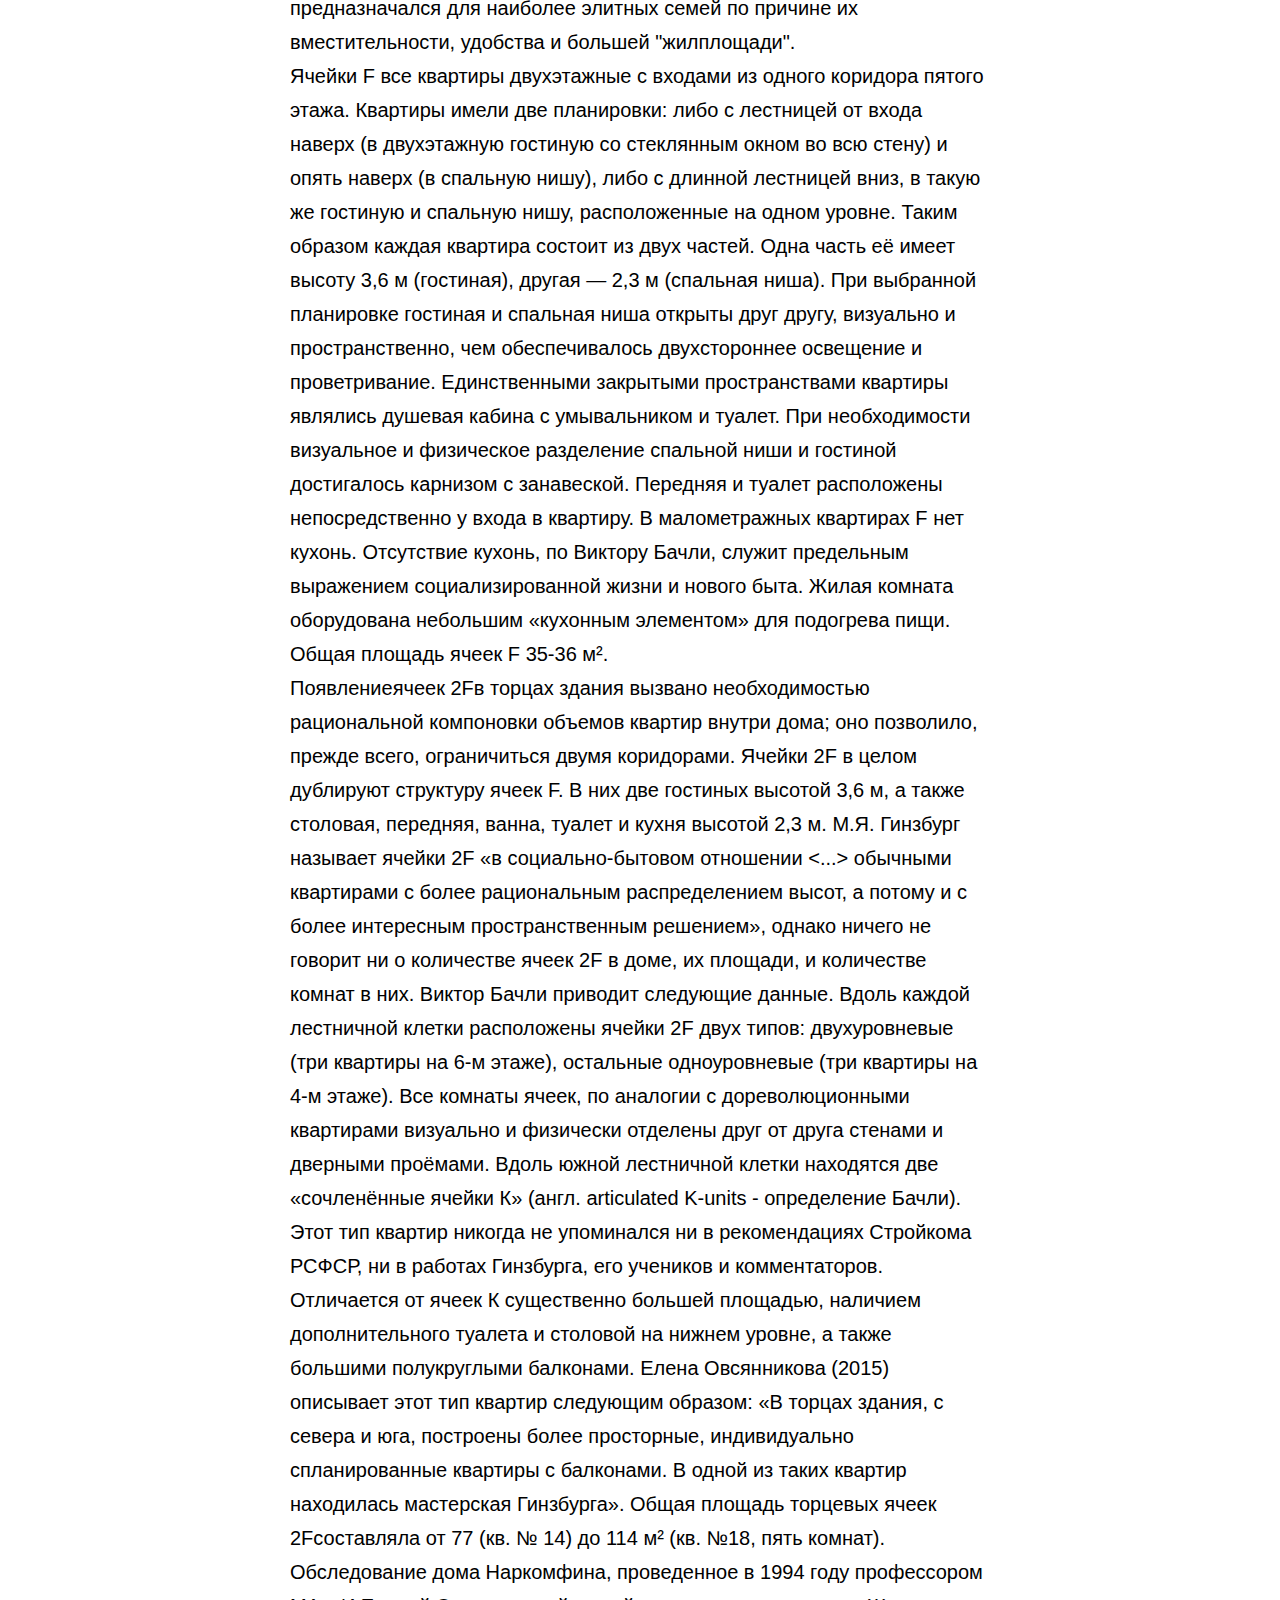
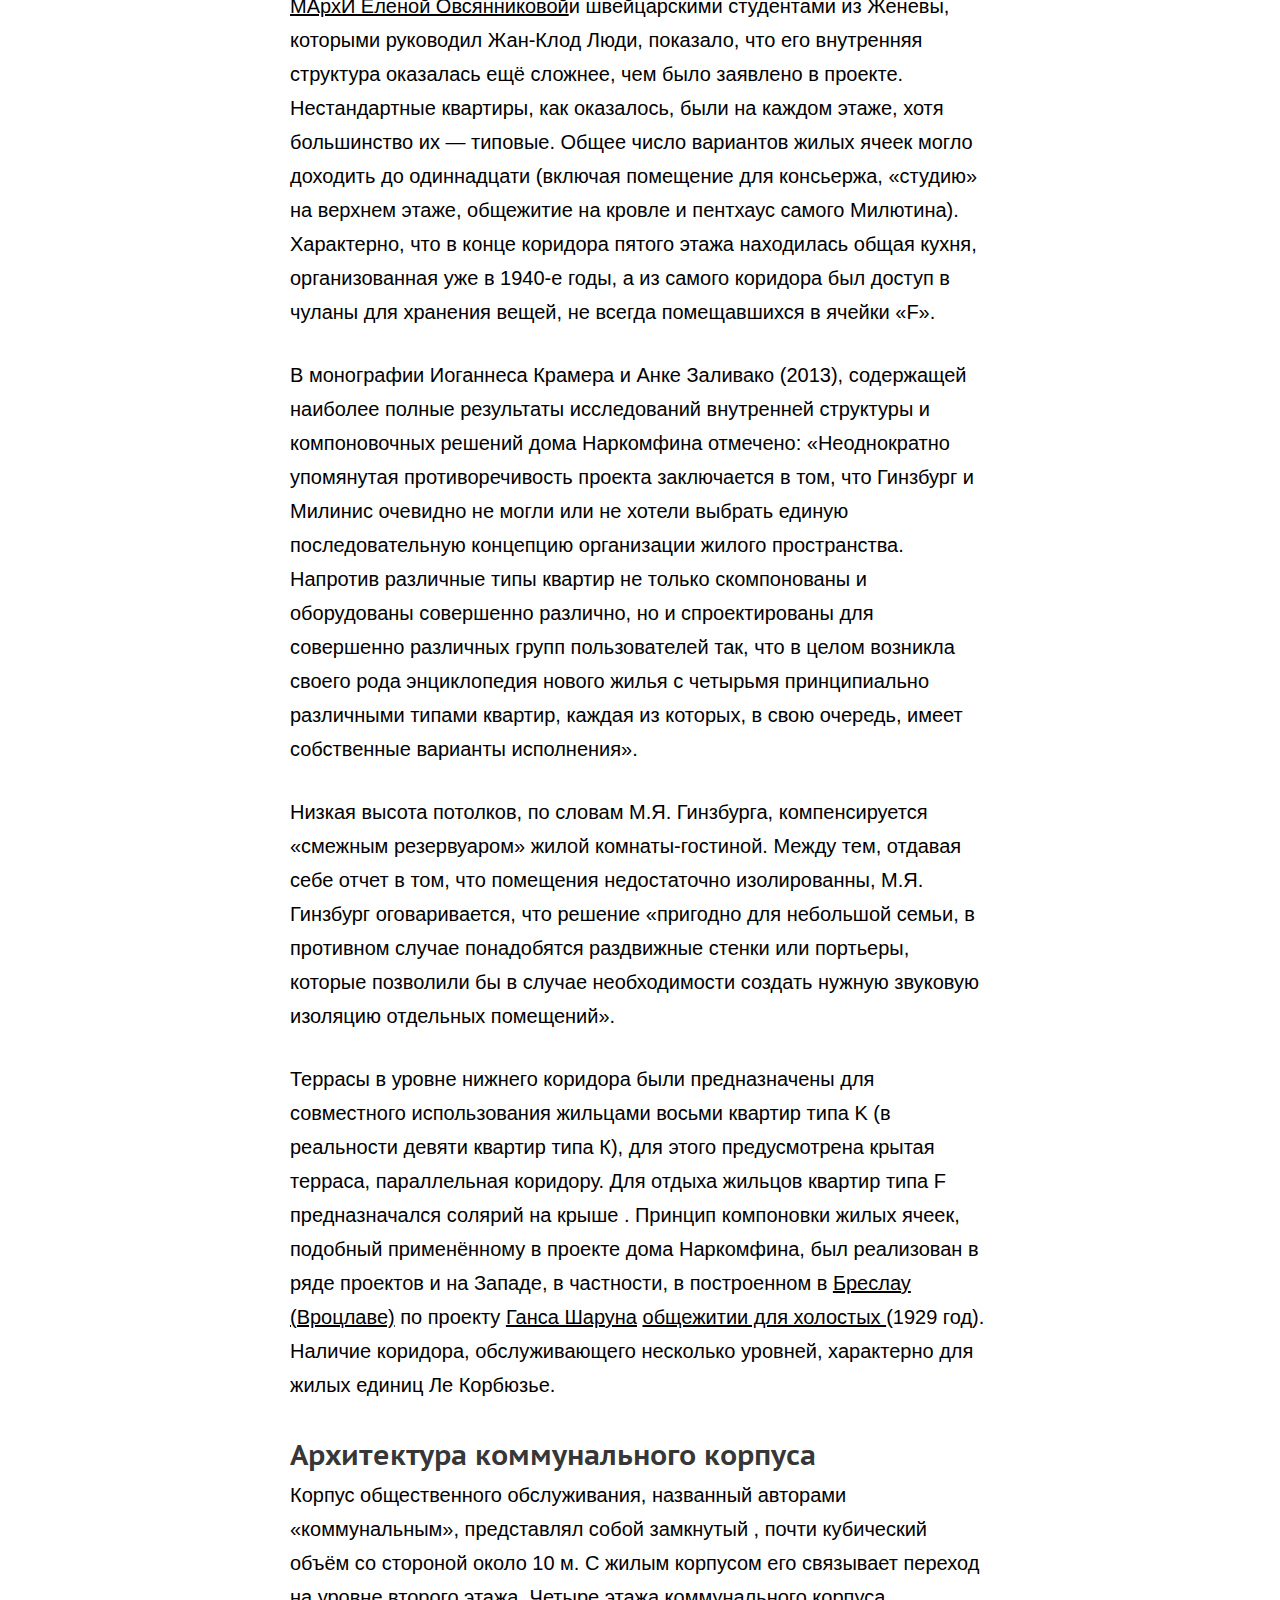
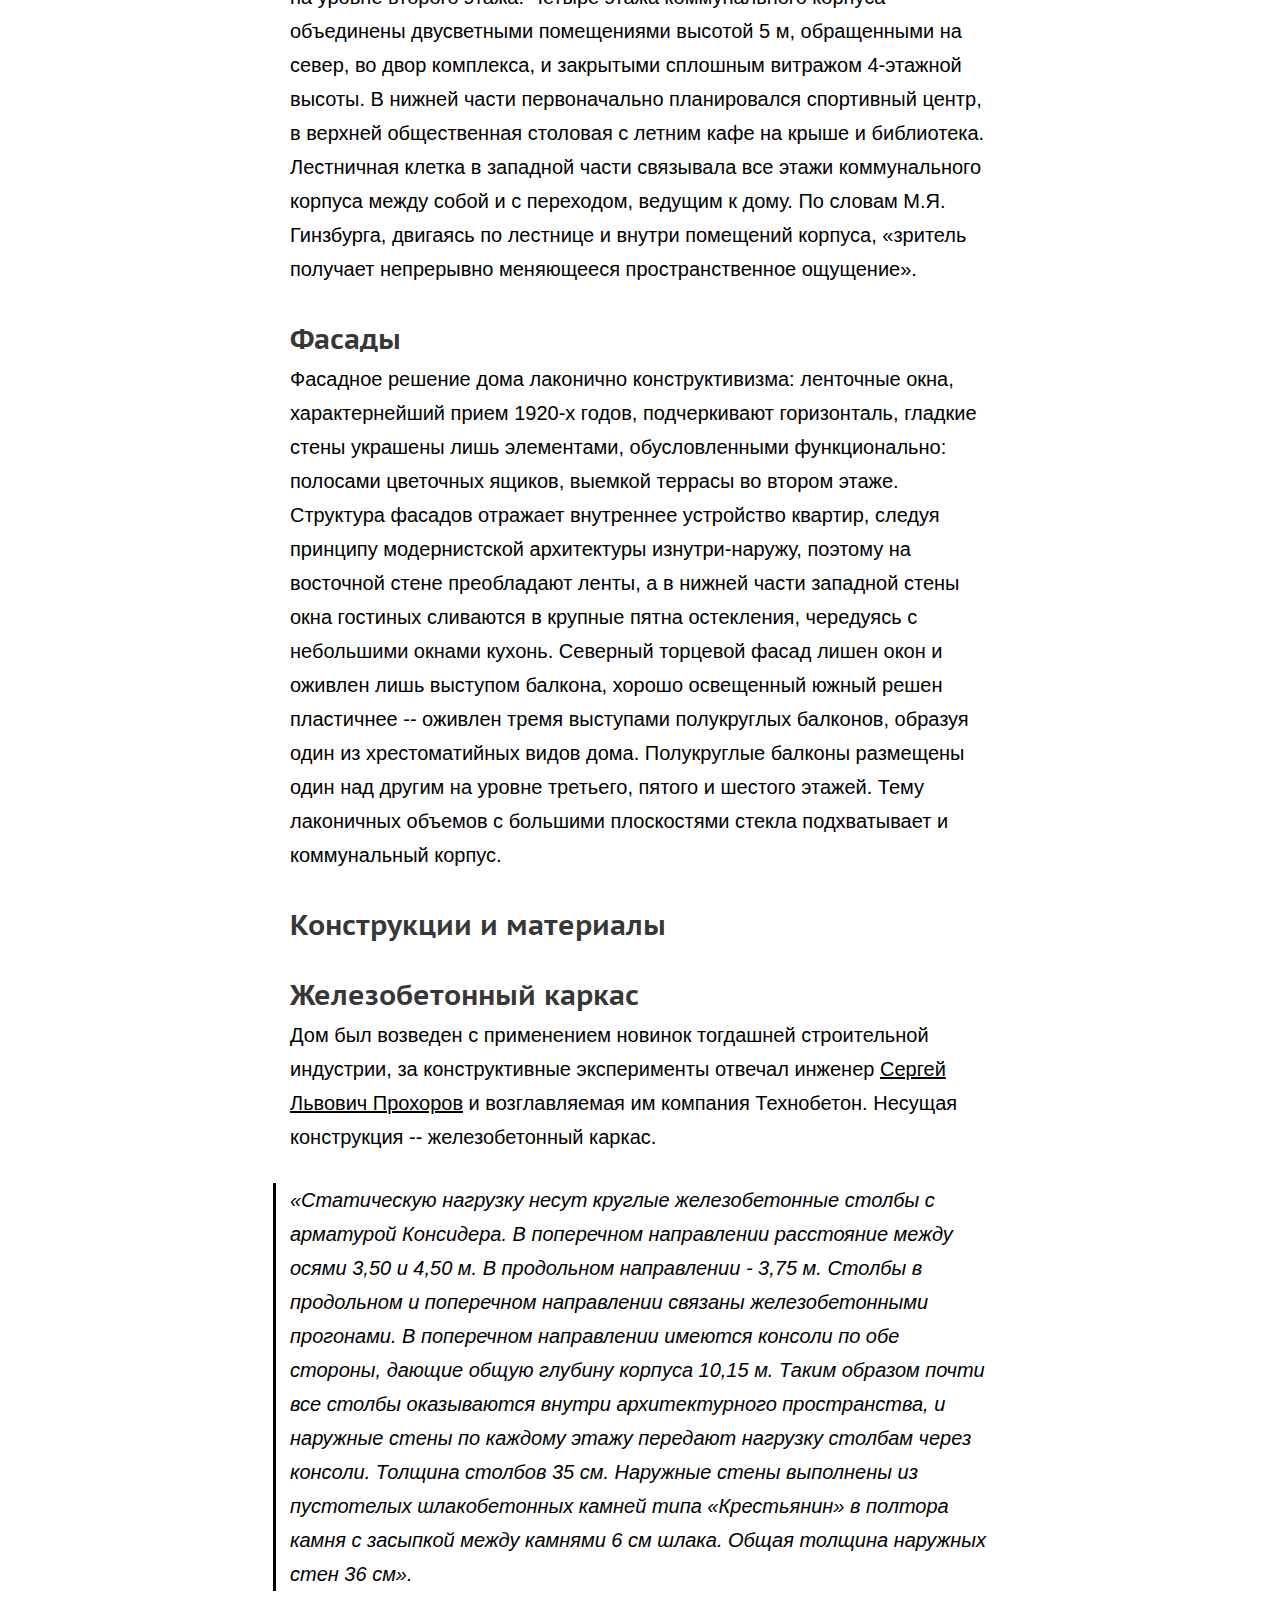
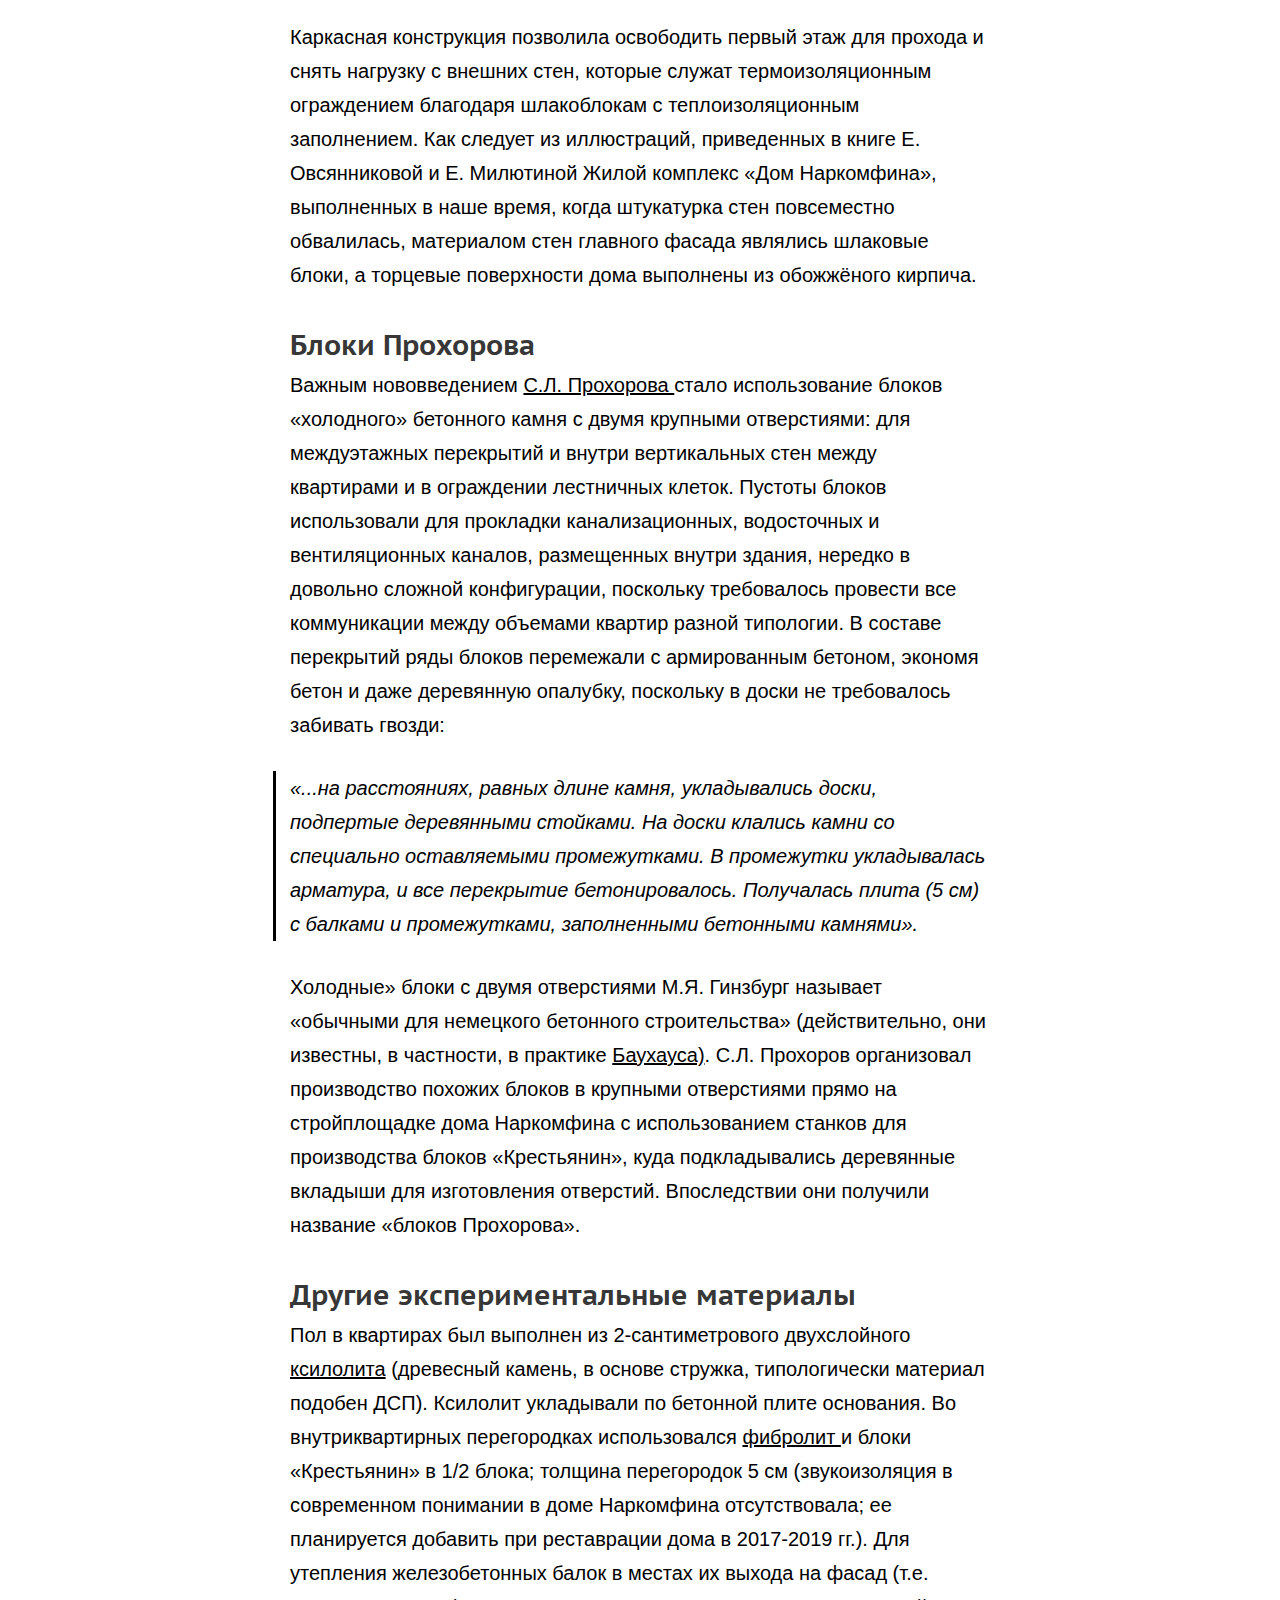
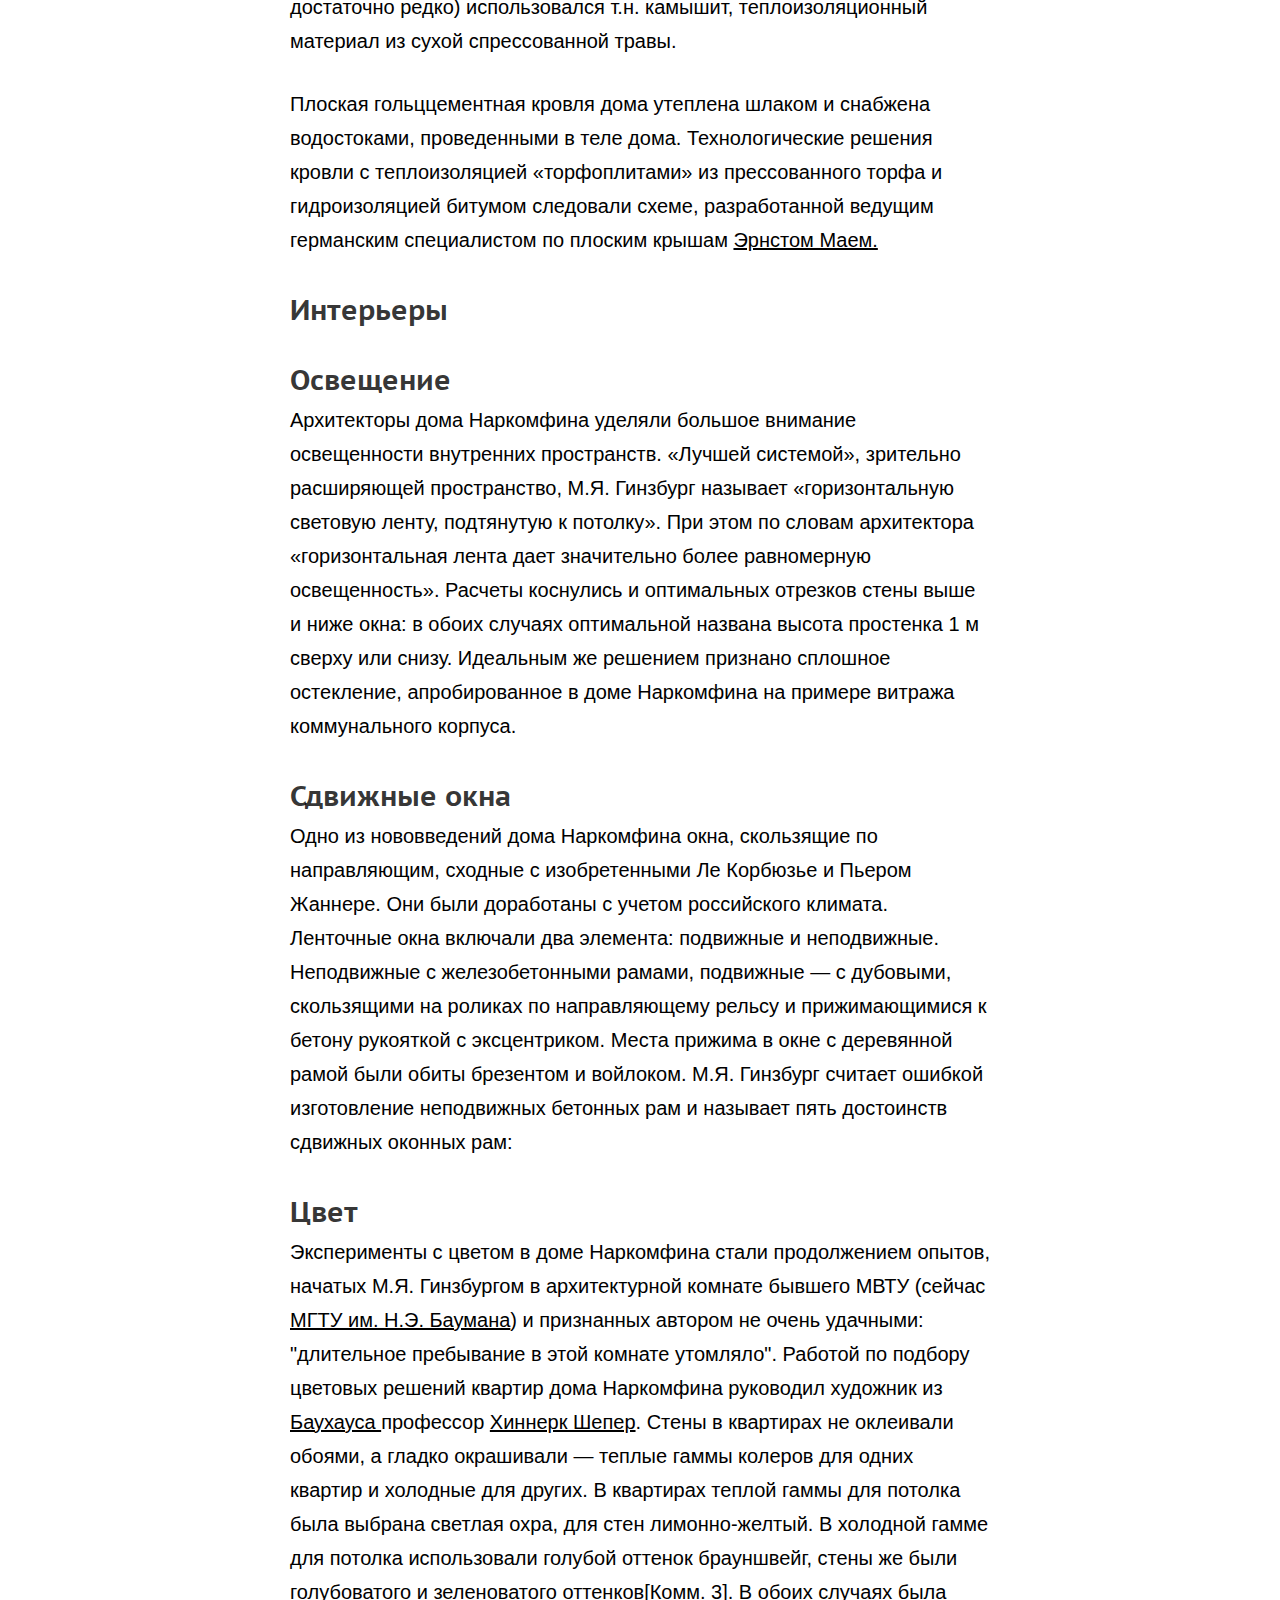
==== commit 146cc412: "Update Index.html" ====
--- a/Index.html
+++ b/Index.html
@@ -1,513 +1,289 @@
 <!DOCTYPE html>
 <html>
-  <head>
-    <link rel="stylesheet" href="stylesheets/style.css">
-    <script src="javascripts/jquery-3.5.1.js" charset="utf-8"></script>
-    <script src="javascripts/sidebar.js" charset="utf-8"></script>
-    <meta charset="utf-8">
-    <link rel="icon" type="image/x-icon" href="images/favicon.ico" />
-    <link rel="icon" type="image/png" href="images/favicon.png" />
-    <title>Дом Наркомфина</title>
-  </head>
-  <body>
-    <div class="menubar">
-      <a href="index.html"><img src="images/logo.svg"</a>
-      <a href="about.html">О проекте</a>
-    </div>
-    <nav class="sidebar">
-      <ul>
-        <li><a href="#s1">Дом Наркомфина</a></li>
-        <li><a href="#s2">История</a></li>
-        <li><a href="">Идеология</a></li>
-        <li><a href="#s3">Архитектура</a></li>
-          <ul>
-            <li><a href="">Пространственная организация жилого комплекса</a></li>
-            <li><a href="">Архитектура жилого дома</a></li>
-            <li><a href="">Проектные и технологические решения</a></li>
-            <li><a href="">Нарушение концептуального замысла</a></li>
-          </ul>
-        <li><a href="">Критика проекта</a></li>
-        <ul>
-          <li><a href="">С технической стороны</a></li>
-          <li><a href="">С бытовой стороны</a></li>
-        </ul>
-        <li><a href="">Известные жители</a></li>
-        <li><a href="">Современное состояние памятника</a></li>
-        <li><a href="">Интересные факты о Доме Наркомфина</a></li>
-      </ul>
-    </nav>
-    <article>
-      <h1 id="s1">Дом Наркомфина</h1>
-      <p>
-      <strong>Дом Наркомфина</strong> — один из ключевых памятников жилой архитектуры <a href="https://ru.wikipedia.org/wiki/%D0%9A%D0%BE%D0%BD%D1%81%D1%82%D1%80%D1%83%D0%BA%D1%82%D0%B8%D0%B2%D0%B8%D0%B7%D0%BC_(%D0%B8%D1%81%D0%BA%D1%83%D1%81%D1%81%D1%82%D0%B2%D0%BE)"> конструктивизма</a>, «опытный дом переходного типа». Построен в <a href="https://ru.wikipedia.org/wiki/1928_%D0%B3%D0%BE%D0%B4"> 1928—1930 годах </a> по проекту архитекторов <a href="https://ru.wikipedia.org/wiki/%D0%93%D0%B8%D0%BD%D0%B7%D0%B1%D1%83%D1%80%D0%B3,_%D0%9C%D0%BE%D0%B8%D1%81%D0%B5%D0%B9_%D0%AF%D0%BA%D0%BE%D0%B2%D0%BB%D0%B5%D0%B2%D0%B8%D1%87"> Моисея Гинзбурга</a>, <a href="https://ru.wikipedia.org/wiki/%D0%9C%D0%B8%D0%BB%D0%B8%D0%BD%D0%B8%D1%81,_%D0%98%D0%B3%D0%BD%D0%B0%D1%82%D0%B8%D0%B9_%D0%A4%D1%80%D0%B0%D0%BD%D1%86%D0%B5%D0%B2%D0%B8%D1%87"> Игнатия Милиниса</a> и инженера <a href="https://ru.wikipedia.org/wiki/%D0%A1%D0%B5%D1%80%D0%B3%D0%B5%D0%B9_%D0%9B%D1%8C%D0%B2%D0%BE%D0%B2%D0%B8%D1%87_%D0%9F%D1%80%D0%BE%D1%85%D0%BE%D1%80%D0%BE%D0%B2"> Сергея Прохорова</a> для работников <a href="https://ru.wikipedia.org/wiki/%D0%9D%D0%B0%D1%80%D0%BE%D0%B4%D0%BD%D1%8B%D0%B9_%D0%BA%D0%BE%D0%BC%D0%B8%D1%81%D1%81%D0%B0%D1%80%D0%B8%D0%B0%D1%82_%D1%84%D0%B8%D0%BD%D0%B0%D0%BD%D1%81%D0%BE%D0%B2_%D0%A1%D0%A1%D0%A1%D0%A0"> Народного комиссариата финансов СССР</a> (Наркомфина). Находится в Москве на <a href="https://ru.wikipedia.org/wiki/%D0%9D%D0%BE%D0%B2%D0%B8%D0%BD%D1%81%D0%BA%D0%B8%D0%B9_%D0%B1%D1%83%D0%BB%D1%8C%D0%B2%D0%B0%D1%80"> Новинском бульваре</a> по адресу дом № 25, корпус 1.
-        </p>
-        <img src="images/narkomfin 1.jpg" alt="Flowers in Chania">
-        <p>
-      Долгое время находился в аварийном состоянии, был трижды включен в список «100 главных зданий мира, которым грозит уничтожение». В 2017 году началась реставрация по проекту мастерской Алексея Гинзбурга, внука <a href="https://ru.wikipedia.org/wiki/%D0%93%D0%B8%D0%BD%D0%B7%D0%B1%D1%83%D1%80%D0%B3,_%D0%9C%D0%BE%D0%B8%D1%81%D0%B5%D0%B9_%D0%AF%D0%BA%D0%BE%D0%B2%D0%BB%D0%B5%D0%B2%D0%B8%D1%87"> М.Я. Гинзбурга</a>.
-          </p>
-        <p> <strong> Содержание </strong>
-        </p>
-        <ol>
-          <li> <a href="https://ru.wikipedia.org/wiki/%D0%94%D0%BE%D0%BC_%D0%9D%D0%B0%D1%80%D0%BA%D0%BE%D0%BC%D1%84%D0%B8%D0%BD%D0%B0#%D0%98%D1%81%D1%82%D0%BE%D1%80%D0%B8%D1%8F_%D1%81%D0%BE%D0%B7%D0%B4%D0%B0%D0%BD%D0%B8%D1%8F">История создания</a></li>
-          <ol>
-            <li><a href="https://ru.wikipedia.org/wiki/%D0%94%D0%BE%D0%BC_%D0%9D%D0%B0%D1%80%D0%BA%D0%BE%D0%BC%D1%84%D0%B8%D0%BD%D0%B0#%D0%98%D0%B4%D0%B5%D0%BE%D0%BB%D0%BE%D0%B3%D0%B8%D1%8F">Идеология</a></li>
-          </ol>
-            <li><a href="https://ru.wikipedia.org/wiki/%D0%94%D0%BE%D0%BC_%D0%9D%D0%B0%D1%80%D0%BA%D0%BE%D0%BC%D1%84%D0%B8%D0%BD%D0%B0#%D0%A3%D1%87%D0%B0%D1%81%D1%82%D0%BE%D0%BA">Участок</a></li>
-            <li><a href="https://ru.wikipedia.org/wiki/%D0%94%D0%BE%D0%BC_%D0%9D%D0%B0%D1%80%D0%BA%D0%BE%D0%BC%D1%84%D0%B8%D0%BD%D0%B0#%D0%90%D1%80%D1%85%D0%B8%D1%82%D0%B5%D0%BA%D1%82%D1%83%D1%80%D0%B0">Архитектура</a></li>
-            <ol>
-              <li><a href="https://ru.wikipedia.org/wiki/%D0%94%D0%BE%D0%BC_%D0%9D%D0%B0%D1%80%D0%BA%D0%BE%D0%BC%D1%84%D0%B8%D0%BD%D0%B0#%D0%A1%D0%BE%D1%81%D1%82%D0%B0%D0%B2_%D0%B6%D0%B8%D0%BB%D0%BE%D0%B3%D0%BE_%D0%BA%D0%BE%D0%BC%D0%BF%D0%BB%D0%B5%D0%BA%D1%81%D0%B0">Состав жилого комплекса</a></li>
-              <li><a href="https://ru.wikipedia.org/wiki/%D0%94%D0%BE%D0%BC_%D0%9D%D0%B0%D1%80%D0%BA%D0%BE%D0%BC%D1%84%D0%B8%D0%BD%D0%B0#%D0%9F%D1%80%D0%BE%D1%81%D1%82%D1%80%D0%B0%D0%BD%D1%81%D1%82%D0%B2%D0%B5%D0%BD%D0%BD%D0%B0%D1%8F_%D0%BE%D1%80%D0%B3%D0%B0%D0%BD%D0%B8%D0%B7%D0%B0%D1%86%D0%B8%D1%8F_%D0%BA%D0%BE%D0%BC%D0%BF%D0%BB%D0%B5%D0%BA%D1%81%D0%B0">Пространственная организация комплекса</a></li>
-              <li><a href="https://ru.wikipedia.org/wiki/%D0%94%D0%BE%D0%BC_%D0%9D%D0%B0%D1%80%D0%BA%D0%BE%D0%BC%D1%84%D0%B8%D0%BD%D0%B0#%D0%90%D1%80%D1%85%D0%B8%D1%82%D0%B5%D0%BA%D1%82%D1%83%D1%80%D0%B0_%D0%B6%D0%B8%D0%BB%D0%BE%D0%B3%D0%BE_%D0%B4%D0%BE%D0%BC%D0%B0">Архитектура жилого дома</a></li>
-              <ol>
-                <li><a href="https://ru.wikipedia.org/wiki/%D0%94%D0%BE%D0%BC_%D0%9D%D0%B0%D1%80%D0%BA%D0%BE%D0%BC%D1%84%D0%B8%D0%BD%D0%B0#%D0%9F%D0%B0%D1%80%D0%BA_%D0%B8_%D0%BE%D1%82%D0%BA%D1%80%D1%8B%D1%82%D1%8B%D0%B9_%D0%BF%D0%B5%D1%80%D0%B2%D1%8B%D0%B9_%D1%8D%D1%82%D0%B0%D0%B6">Парк и открытый первый этаж</a></li>
-                <li><a href="https://ru.wikipedia.org/wiki/%D0%94%D0%BE%D0%BC_%D0%9D%D0%B0%D1%80%D0%BA%D0%BE%D0%BC%D1%84%D0%B8%D0%BD%D0%B0#%D0%92%D0%BD%D1%83%D1%82%D1%80%D0%B5%D0%BD%D0%BD%D1%8F%D1%8F_%D1%81%D1%82%D1%80%D1%83%D0%BA%D1%82%D1%83%D1%80%D0%B0">Внутренняя структура</a></li>
-                <li><a href="https://ru.wikipedia.org/wiki/%D0%94%D0%BE%D0%BC_%D0%9D%D0%B0%D1%80%D0%BA%D0%BE%D0%BC%D1%84%D0%B8%D0%BD%D0%B0#%D0%A2%D0%B8%D0%BF%D1%8B_%D1%8F%D1%87%D0%B5%D0%B5%D0%BA-%D0%BA%D0%B2%D0%B0%D1%80%D1%82%D0%B8%D1%80_%D0%B8_%D0%B8%D1%85_%D1%80%D0%B0%D1%81%D0%BF%D1%80%D0%B5%D0%B4%D0%B5%D0%BB%D0%B5%D0%BD%D0%B8%D0%B5">Типы ячеек-квартир и их распределение</a></li>
-                <li><a href="https://ru.wikipedia.org/wiki/%D0%94%D0%BE%D0%BC_%D0%9D%D0%B0%D1%80%D0%BA%D0%BE%D0%BC%D1%84%D0%B8%D0%BD%D0%B0#%D0%90%D1%80%D1%85%D0%B8%D1%82%D0%B5%D0%BA%D1%82%D1%83%D1%80%D0%B0_%D0%BA%D0%BE%D0%BC%D0%BC%D1%83%D0%BD%D0%B0%D0%BB%D1%8C%D0%BD%D0%BE%D0%B3%D0%BE_%D0%BA%D0%BE%D1%80%D0%BF%D1%83%D1%81%D0%B0">Архитектура коммунального корпуса</a></li>
-                <li><a href="https://ru.wikipedia.org/wiki/%D0%94%D0%BE%D0%BC_%D0%9D%D0%B0%D1%80%D0%BA%D0%BE%D0%BC%D1%84%D0%B8%D0%BD%D0%B0#%D0%A4%D0%B0%D1%81%D0%B0%D0%B4%D1%8B">Фасады</a></li>
-              </ol>
-              <li><a href="https://ru.wikipedia.org/wiki/%D0%94%D0%BE%D0%BC_%D0%9D%D0%B0%D1%80%D0%BA%D0%BE%D0%BC%D1%84%D0%B8%D0%BD%D0%B0#%D0%9A%D0%BE%D0%BD%D1%81%D1%82%D1%80%D1%83%D0%BA%D1%86%D0%B8%D0%B8_%D0%B8_%D0%BC%D0%B0%D1%82%D0%B5%D1%80%D0%B8%D0%B0%D0%BB%D1%8B">Конструкции и материалы</a></li>
-              <ol>
-                <li><a href="https://ru.wikipedia.org/wiki/%D0%94%D0%BE%D0%BC_%D0%9D%D0%B0%D1%80%D0%BA%D0%BE%D0%BC%D1%84%D0%B8%D0%BD%D0%B0#%D0%96%D0%B5%D0%BB%D0%B5%D0%B7%D0%BE%D0%B1%D0%B5%D1%82%D0%BE%D0%BD%D0%BD%D1%8B%D0%B9_%D0%BA%D0%B0%D1%80%D0%BA%D0%B0%D1%81">Железобетонный каркас</a></li>
-                <li><a href="https://ru.wikipedia.org/wiki/%D0%94%D0%BE%D0%BC_%D0%9D%D0%B0%D1%80%D0%BA%D0%BE%D0%BC%D1%84%D0%B8%D0%BD%D0%B0#%D0%91%D0%BB%D0%BE%D0%BA%D0%B8_%D0%9F%D1%80%D0%BE%D1%85%D0%BE%D1%80%D0%BE%D0%B2%D0%B0">Блоки Прохорова</a></li>
-                <li><a href="https://ru.wikipedia.org/wiki/%D0%94%D0%BE%D0%BC_%D0%9D%D0%B0%D1%80%D0%BA%D0%BE%D0%BC%D1%84%D0%B8%D0%BD%D0%B0#%D0%94%D1%80%D1%83%D0%B3%D0%B8%D0%B5_%D1%8D%D0%BA%D1%81%D0%BF%D0%B5%D1%80%D0%B8%D0%BC%D0%B5%D0%BD%D1%82%D0%B0%D0%BB%D1%8C%D0%BD%D1%8B%D0%B5_%D0%BC%D0%B0%D1%82%D0%B5%D1%80%D0%B8%D0%B0%D0%BB%D1%8B">Другие экспериментальные материалы</a></li>
-              </ol>
-              <li><a href="https://ru.wikipedia.org/wiki/%D0%94%D0%BE%D0%BC_%D0%9D%D0%B0%D1%80%D0%BA%D0%BE%D0%BC%D1%84%D0%B8%D0%BD%D0%B0#%D0%98%D0%BD%D1%82%D0%B5%D1%80%D1%8C%D0%B5%D1%80%D1%8B">Интерьеры</a></li>
-              <ol>
-                <li><a href="https://ru.wikipedia.org/wiki/%D0%94%D0%BE%D0%BC_%D0%9D%D0%B0%D1%80%D0%BA%D0%BE%D0%BC%D1%84%D0%B8%D0%BD%D0%B0#%D0%9E%D1%81%D0%B2%D0%B5%D1%89%D0%B5%D0%BD%D0%B8%D0%B5">Освещение</a></li>
-                <li><a href="https://ru.wikipedia.org/wiki/%D0%94%D0%BE%D0%BC_%D0%9D%D0%B0%D1%80%D0%BA%D0%BE%D0%BC%D1%84%D0%B8%D0%BD%D0%B0#%D0%A1%D0%B4%D0%B2%D0%B8%D0%B6%D0%BD%D1%8B%D0%B5_%D0%BE%D0%BA%D0%BD%D0%B0">Сдвижные окна</a></li>
-                <li><a href="https://ru.wikipedia.org/wiki/%D0%94%D0%BE%D0%BC_%D0%9D%D0%B0%D1%80%D0%BA%D0%BE%D0%BC%D1%84%D0%B8%D0%BD%D0%B0#%D0%A6%D0%B2%D0%B5%D1%82">Цвет</a></li>
-              </ol>
-            </ol>
-            <li><a href="https://ru.wikipedia.org/wiki/%D0%94%D0%BE%D0%BC_%D0%9D%D0%B0%D1%80%D0%BA%D0%BE%D0%BC%D1%84%D0%B8%D0%BD%D0%B0#%D0%9A%D1%80%D0%B8%D1%82%D0%B8%D0%BA%D0%B0_%D0%BF%D1%80%D0%BE%D0%B5%D0%BA%D1%82%D0%B0">Критика проекта</a></li>
-               <ol>
-                 <li><a href="https://ru.wikipedia.org/wiki/%D0%94%D0%BE%D0%BC_%D0%9D%D0%B0%D1%80%D0%BA%D0%BE%D0%BC%D1%84%D0%B8%D0%BD%D0%B0#%D0%A1_%D1%82%D0%B5%D1%85%D0%BD%D0%B8%D1%87%D0%B5%D1%81%D0%BA%D0%BE%D0%B9_%D1%81%D1%82%D0%BE%D1%80%D0%BE%D0%BD%D1%8B">С технической стороны</a></li>
-                 <li><a href="https://ru.wikipedia.org/wiki/%D0%94%D0%BE%D0%BC_%D0%9D%D0%B0%D1%80%D0%BA%D0%BE%D0%BC%D1%84%D0%B8%D0%BD%D0%B0#%D0%A1_%D0%B1%D1%8B%D1%82%D0%BE%D0%B2%D0%BE%D0%B9_%D1%81%D1%82%D0%BE%D1%80%D0%BE%D0%BD%D1%8B">С бытовой стороны</a></li>
-               </ol>
-           <li><a href="https://ru.wikipedia.org/wiki/%D0%94%D0%BE%D0%BC_%D0%9D%D0%B0%D1%80%D0%BA%D0%BE%D0%BC%D1%84%D0%B8%D0%BD%D0%B0#%D0%98%D1%81%D1%82%D0%BE%D1%80%D0%B8%D1%8F_%D1%8D%D0%BA%D1%81%D0%BF%D0%BB%D1%83%D0%B0%D1%82%D0%B0%D1%86%D0%B8%D0%B8_%D0%B8_%D0%BF%D1%80%D0%BE%D0%B5%D0%BA%D1%82_%D1%80%D0%B5%D1%81%D1%82%D0%B0%D0%B2%D1%80%D0%B0%D1%86%D0%B8%D0%B8">История эксплуатации и проект реставрации</a></li>
-               <ol>
-                 <li><a href="https://ru.wikipedia.org/wiki/%D0%94%D0%BE%D0%BC_%D0%9D%D0%B0%D1%80%D0%BA%D0%BE%D0%BC%D1%84%D0%B8%D0%BD%D0%B0#%D0%A0%D0%B0%D0%B7%D0%B2%D0%B8%D1%82%D0%B8%D0%B5_%D0%B3%D0%BE%D1%80%D0%BE%D0%B4%D1%81%D0%BA%D0%BE%D0%B3%D0%BE_%D0%BE%D0%BA%D1%80%D1%83%D0%B6%D0%B5%D0%BD%D0%B8%D1%8F">Развитие городского окружения</a></li>
-                 <li><a href="https://ru.wikipedia.org/wiki/%D0%94%D0%BE%D0%BC_%D0%9D%D0%B0%D1%80%D0%BA%D0%BE%D0%BC%D1%84%D0%B8%D0%BD%D0%B0#%D0%9F%D0%B5%D1%80%D0%B5%D1%81%D1%82%D1%80%D0%BE%D0%B9%D0%BA%D0%B8">Перестройки</a></li>
-                 <li><a href="https://ru.wikipedia.org/wiki/%D0%94%D0%BE%D0%BC_%D0%9D%D0%B0%D1%80%D0%BA%D0%BE%D0%BC%D1%84%D0%B8%D0%BD%D0%B0#%D0%9F%D1%80%D0%B8%D1%87%D0%B8%D0%BD%D1%8B_%D0%B2%D0%B5%D1%82%D1%85%D0%BE%D1%81%D1%82%D0%B8_%D0%B4%D0%BE%D0%BC%D0%B0">Причины ветхости дома</a></li>
-                 <li><a href="https://ru.wikipedia.org/wiki/%D0%94%D0%BE%D0%BC_%D0%9D%D0%B0%D1%80%D0%BA%D0%BE%D0%BC%D1%84%D0%B8%D0%BD%D0%B0#%D0%9D%D0%BE%D0%B2%D0%B5%D0%B9%D1%88%D0%B0%D1%8F_%D0%B8%D1%81%D1%82%D0%BE%D1%80%D0%B8%D1%8F_%D0%B4%D0%BE%D0%BC%D0%B0_%D0%B8_%D1%80%D0%B5%D1%81%D1%82%D0%B0%D0%B2%D1%80%D0%B0%D1%86%D0%B8%D1%8F">Новейшая история дома и реставрация</a></li>
-               </ol>
-          <li><a href="https://ru.wikipedia.org/wiki/%D0%94%D0%BE%D0%BC_%D0%9D%D0%B0%D1%80%D0%BA%D0%BE%D0%BC%D1%84%D0%B8%D0%BD%D0%B0#%D0%97%D0%BD%D0%B0%D1%87%D0%B5%D0%BD%D0%B8%D0%B5_%D0%BF%D1%80%D0%BE%D0%B5%D0%BA%D1%82%D0%B0_%D0%B2_%D0%B8%D1%81%D1%82%D0%BE%D1%80%D0%B8%D1%87%D0%B5%D1%81%D0%BA%D0%BE%D0%B9_%D0%BF%D0%B5%D1%80%D1%81%D0%BF%D0%B5%D0%BA%D1%82%D0%B8%D0%B2%D0%B5">  Значение проекта в исторической перспективе</a></li>
-          <li><a href="https://ru.wikipedia.org/wiki/%D0%94%D0%BE%D0%BC_%D0%9D%D0%B0%D1%80%D0%BA%D0%BE%D0%BC%D1%84%D0%B8%D0%BD%D0%B0#%D0%A0%D0%B5%D0%B0%D0%BB%D1%8C%D0%BD%D0%B0%D1%8F_%D0%B6%D0%B8%D0%B7%D0%BD%D1%8C_%D0%B2_%D0%B4%D0%BE%D0%BC%D0%B5_%D0%9D%D0%B0%D1%80%D0%BA%D0%BE%D0%BC%D1%84%D0%B8%D0%BD%D0%B0">Реальная жизнь в доме Наркомфина</a></li>
-               <ol>
-                 <li><a href="https://ru.wikipedia.org/wiki/%D0%94%D0%BE%D0%BC_%D0%9D%D0%B0%D1%80%D0%BA%D0%BE%D0%BC%D1%84%D0%B8%D0%BD%D0%B0#%D0%98%D0%B7%D0%B2%D0%B5%D1%81%D1%82%D0%BD%D1%8B%D0%B5_%D0%B6%D0%B8%D1%82%D0%B5%D0%BB%D0%B8">Известные жители</a></li>
-               </ol>
-          <li><a href="https://ru.wikipedia.org/wiki/%D0%94%D0%BE%D0%BC_%D0%9D%D0%B0%D1%80%D0%BA%D0%BE%D0%BC%D1%84%D0%B8%D0%BD%D0%B0#%D0%A1%D0%BC._%D1%82%D0%B0%D0%BA%D0%B6%D0%B5">См. также</a></li>
-          <li><a href="https://ru.wikipedia.org/wiki/%D0%94%D0%BE%D0%BC_%D0%9D%D0%B0%D1%80%D0%BA%D0%BE%D0%BC%D1%84%D0%B8%D0%BD%D0%B0#%D0%9F%D1%80%D0%B8%D0%BC%D0%B5%D1%87%D0%B0%D0%BD%D0%B8%D1%8F">Примечания</a></li>
-                <ol>
-                  <li><a href="https://ru.wikipedia.org/wiki/%D0%94%D0%BE%D0%BC_%D0%9D%D0%B0%D1%80%D0%BA%D0%BE%D0%BC%D1%84%D0%B8%D0%BD%D0%B0#%D0%A1%D0%BD%D0%BE%D1%81%D0%BA%D0%B8">  Сноски</a></li>
-                  <li><a href="https://ru.wikipedia.org/wiki/%D0%94%D0%BE%D0%BC_%D0%9D%D0%B0%D1%80%D0%BA%D0%BE%D0%BC%D1%84%D0%B8%D0%BD%D0%B0#%D0%98%D1%81%D1%82%D0%BE%D1%87%D0%BD%D0%B8%D0%BA%D0%B8">Источники</a></li>
-                </ol>
-          <li><a href="https://ru.wikipedia.org/wiki/%D0%94%D0%BE%D0%BC_%D0%9D%D0%B0%D1%80%D0%BA%D0%BE%D0%BC%D1%84%D0%B8%D0%BD%D0%B0#%D0%9B%D0%B8%D1%82%D0%B5%D1%80%D0%B0%D1%82%D1%83%D1%80%D0%B0">Литература</a></li>
-          <li><a href="https://ru.wikipedia.org/wiki/%D0%94%D0%BE%D0%BC_%D0%9D%D0%B0%D1%80%D0%BA%D0%BE%D0%BC%D1%84%D0%B8%D0%BD%D0%B0#%D0%A1%D1%81%D1%8B%D0%BB%D0%BA%D0%B8">  Ссылки</a></li>
-        </ol>
-      <h2 id="s2">История создания</h2>
-      <p>
-        Дом Наркомфина, или 2-й дом Совнаркома РСФСР, стал одним из экспериментальных домов, построенных по результатам теоретических исследований Секции типизации Стройкома РСФСР, работавшей в 1928—1929 годы под руководством <a href="https://ru.wikipedia.org/wiki/%D0%93%D0%B8%D0%BD%D0%B7%D0%B1%D1%83%D1%80%D0%B3,_%D0%9C%D0%BE%D0%B8%D1%81%D0%B5%D0%B9_%D0%AF%D0%BA%D0%BE%D0%B2%D0%BB%D0%B5%D0%B2%D0%B8%D1%87"> М. Я. Гинзбурга</a></li>. Работе секции предшествовал конкурс на «эскизный проект жилого дома трудящихся», проведенный журналом «Современная архитектура» (Гинзбург подал на конкурс проект «Коммунального дома А-1»), выставка проектов конкурса в 1927 году, и строительство <a href="https://ru.wikipedia.org/wiki/%D0%96%D0%B8%D0%BB%D0%BE%D0%B9_%D0%B4%D0%BE%D0%BC_%D0%93%D0%BE%D1%81%D1%81%D1%82%D1%80%D0%B0%D1%85%D0%B0_%D0%BD%D0%B0_%D0%9C%D0%B0%D0%BB%D0%BE%D0%B9_%D0%91%D1%80%D0%BE%D0%BD%D0%BD%D0%BE%D0%B9"> дома Госстраха на Малой Бронной</a></li> (1926—1927, М. Я. Гинзбург и В. Н. Владимиров). И журнал, и конкурс, и работа Секции типизации были проектами <a href="https://ru.wikipedia.org/wiki/%D0%9E%D0%B1%D1%8A%D0%B5%D0%B4%D0%B8%D0%BD%D0%B5%D0%BD%D0%B8%D0%B5_%D1%81%D0%BE%D0%B2%D1%80%D0%B5%D0%BC%D0%B5%D0%BD%D0%BD%D1%8B%D1%85_%D0%B0%D1%80%D1%85%D0%B8%D1%82%D0%B5%D0%BA%D1%82%D0%BE%D1%80%D0%BE%D0%B2"> ОСА (Объединения современных архитекторов)</a></li>.
-      </p>
-      <p>
-        Работа Секции типизации, подробно описанная М. Я. Гинзбургом в книге «Жилище», началась с анализа типологии "дореволюционного «доходного дома» и состояла в достижении максимально эффективных параметров использования объёма жилого пространства при сохранении его комфортности. Было разработано несколько типов квартир-ячеек, названных буквами от A до F. Результаты исследования секции М. Я. Гинзбург доложил на пленуме Стройкома РСФСР, где было принято постановление, рекомендовавшее несколько жилых ячеек к массовому строительству, а остальные — к опытно-показательному, начиная с 1928 года. Согласно этому постановлению было построено шесть «экспериментальных коммунальных домов переходного типа» в Москве, Свердловске и Саратове, причем в строительстве трех из них участвовал сам М. Я. Гинзбург. С. О. Хан-Магомедов называет дом Наркомата финансов самым интересным из этих шести домов.
-      </p>
-      <p>
-        Определённую роль в формулировании и решении проблемы создания жилого дома нового типа на примере дома Наркомата финансов сыграл <a href="https://ru.wikipedia.org/wiki/%D0%9C%D0%B8%D0%BB%D1%8E%D1%82%D0%B8%D0%BD,_%D0%9D%D0%B8%D0%BA%D0%BE%D0%BB%D0%B0%D0%B9_%D0%90%D0%BB%D0%B5%D0%BA%D1%81%D0%B0%D0%BD%D0%B4%D1%80%D0%BE%D0%B2%D0%B8%D1%87"> Николай Милютин</a></li>, известный как автор схем социалистического расселения и градостроительных концепций соцгорода, который в указанные годы (1924—1929) исполнял обязанности <a href="https://ru.wikipedia.org/wiki/%D0%9D%D0%B0%D1%80%D0%BE%D0%B4%D0%BD%D1%8B%D0%B9_%D0%BA%D0%BE%D0%BC%D0%B8%D1%81%D1%81%D0%B0%D1%80%D0%B8%D0%B0%D1%82_%D1%84%D0%B8%D0%BD%D0%B0%D0%BD%D1%81%D0%BE%D0%B2_%D0%A0%D0%A1%D0%A4%D0%A1%D0%A0"> наркома финансов РСФСР</a></li> и выступал в качестве заказчика жилого комплекса. По теории Милютина, отражавшей правительственную установку, «значительное повышение жизненного уровня рабочих и развитие обобществлённых форм обслуживания бытовых нужд трудящихся (общественное питание, ясли, детские сады, клубы и т. п.) постепенно уничтожают значение семьи как хозяйственного соединения. Этот процесс неизбежно приведёт, в конечном счёте, к полной переделке семейных форм общежития. <…> Задача раскрепощения женщины от мелкого домашнего хозяйства и вовлечение её в произодство заставляет нас ставить вопрос о всемерном содействии этому процессу». Задача реализации этих принципов и была поставлена перед авторами проекта. Согласно Екатерине Милютиной, это был дом «нового быта».
-
-      Сметная стоимость строительства составила 10 млн рублей. Строительство жилого корпуса осуществлялось под наблюдением комиссии, возглавляемой Н. А. Милютиным. Коммунальный корпус и корпус прачечной строились без утвержденных чертежей.
-      </p>
-      <h3>Идеология</h3>
-      <p>
-        Идеи, связанные с планировочной и объемной структурой, также как и с функциональным наполнением дома, изложены в книге М. Я. Гинзбурга «Жилище», где работе Секции типизации посвящена одна глава, а дому Наркомфина — три главы; идеология дома также была озвучена М. Я. Гинзбургом на пленуме Стройкома. Согласно М. Я. Гинзбургу, анализ типов жилья в доходном доме показывает, что его «экономический эффект» был более высоким, чем «массовое жилищное строительство Москвы первых лет после революции» (т. н. моссоветское строительство).
-      </p>
-      <p>
-        Работа Секции типизации шла по пути «урезывания и уплотнения обслуживающих площадей» взятой за прототип типологии доходного дома: вначале удалили вторые лестницы и комнаты домработниц, затем оптимизировали коридоры, передние, ванные комнаты и кухни, сохраняя объём и высоту жилых помещений и урезая как площадь, так и высоту подсобных. Приведенные в книге расчеты эффективности использования жилого пространства построены на рассмотрении отношения кубатуры к жилой площади квартир и параметра k (k=W/P, соотношение общей кубатуры здания к полезной площади жилых ячеек). М. Я. Гинзбург ссылается как на расчеты, так и на «опытную работу передовых архитекторов Запада».
-      </p>
-      <p>
-        Основной акцент архитекторы сделали на встроенную мебель и компактные сантехнические ячейки. Именно отсюда берёт начало практика совмещения ванной комнаты с туалетом, знакомая нескольким поколениям советских людей. <em>«Они пытались сократить лишние движения обитателей квартир, а также считали необходимым предложить им питаться в общественных столовых, мыться в общественных банях, сдавать бельё в механические прачечные, читать и отдыхать в библиотеках и клубах»</em>.
-      </p>
-      <p>
-        Дом Наркомата финансов нередко называют «<a href="https://ru.wikipedia.org/wiki/%D0%94%D0%BE%D0%BC-%D0%BA%D0%BE%D0%BC%D0%BC%D1%83%D0%BD%D0%B0">домом-коммуной</a></li>», что неверно: автор проекта М. Я. Гинзбург противопоставлял свой «дом переходного типа» (от «буржуазного» дома к «социалистической» коммуне, поскольку в нём не полностью уничтожалась семейная структура, как это предполагалось в домах-коммунах) практике домов-коммун и жестко критиковал последнюю:
-      </p>
-      <p>
-        <blockquote>«…конвейер, по которому течет здесь нормированная жизнь, напоминает прусскую казарму <…> Нет нужды доказывать абстрактную утопичность и ошибочную социальную сущность всех этих проектов. <…> Нельзя не заметить во всей этой программе механического процесса увеличения до астрономических размеров молекулярных элементов бытового уклада старой семьи».</blockquote>
-      </p>
-      <p>
-        В предложениях секции Стройкома нет ни слова о навязывании фиксированного распорядка дня, практикуемого в домах-коммунах, даже в проектах общежитий, ни об уничтожении традиционного семейного уклада. Цель «способствовать быстрейшему безболезненному переходу к более высоким формам хозяйства» авторами дома Наркомфина также озвучивалась: именно для этого был запланирован развитый коммунальный блок с функциями общественного питания, стирки, уборки и присмотра за детьми — также как и минимальный размер кухонь в квартирах. Между тем М. Я. Гинзбург подчеркивает:
-      </p>
-      <p>
-        <blockquote>«мы сочли совершенно необходимым создание ряда моментов, стимулирующих переход на более высокую форму социально-бытового уклада, но не декретирующих этот переход»[Комм. 1].</blockquote>
-      </p>
-      <p>
-        Рассматривая дом Наркомфина как опытный, М. Я. Гинзбург не считал его типовым и настаивал на том, что создание типовых проектов жилых домов — путь неправильный, ведущий к «однообразию жилой застройки». Гинзбург считал важной «максимальную гибкость» стандартов и разработку таких стандартных элементов, «которые можно было бы всячески комбинировать <…> варьировать типы жилья, используя одни и те же стандартные элементы».
-      </p>
-      <h3>Участок</h3>
-      <p>
-        Под строительство дома для работников Наркомата финансов в апреле 1929 года была отведена территория двух усадеб, выходивших на Новинский бульвар — так называемый «Шаляпинский» парк, зелёное пространство за рядом домов XIX в. вдоль Садового кольца, в одном из которых в 1910—1922 годы жил <a href="https://ru.wikipedia.org/wiki/%D0%A8%D0%B0%D0%BB%D1%8F%D0%BF%D0%B8%D0%BD,_%D0%A4%D1%91%D0%B4%D0%BE%D1%80_%D0%98%D0%B2%D0%B0%D0%BD%D0%BE%D0%B2%D0%B8%D1%87">Ф. И. Шаляпин</a>. Территория полого спускается к Пресненскому пруду, который к 1925 году был забран на этом отрезке в трубу. Планы застройки предусматривали полный снос существующих домов и дворов, включая флигели и двор дома Шаляпина, но в итоге ни одно строение при строительстве дома Наркомфина не снесли. Под домом течет река Синичка, заключенная в трубу.
-      </p>
-      <h2 id="s3">Архитектура</h2>
-      <h3>Состав жилого комплекса</h3>
-      <p>
-        В проектной документации дом именовался 2-м домом СНК. Согласно проекту, комплекс должен был состоять из четырёх корпусов:
-      </p>
-      <ol>
-        <li>жилого, на 50 семей и приблизительно 200 человек. Построен.</li>
-        <li>коммунального, соединенного с жилым теплым навесным переходом: с кухней, двумя столовыми — крытой внутри и летней на крыше, а также спортзалом и библиотекой. Построен, кухня работала в 1930-е годы, продавая еду на вынос. Столовая не заработала.</li>
-        <li>отдельное здание детского сада с яслями планировалось на прямоугольной площадке между домом и коммунальным корпусом. Не реализовано. К 1934 году детский сад разместился в коммунальном корпусе, в помещениях столовой. Просуществовал до 1941 года.</li>
-        <li>«служебный двор», включающий механическую прачечную, сушилку и гараж, был обращен к Новинскому бульвару. Реализован, прачечная функционировала (обслуживала жильцов в 1930-е годы).</li>
-      </ol>
-      <p>
-      Также планировалось, что рядом с домом Наркомфина будет построен второй жилой дом с большими квартирами — ячейками типа К или D. Не реализован.
-         </p>
-      <h3>Пространственная организация комплекса</h3>
-        <p>
-      Три основных объёма: жилого дома, коммунального корпуса и непостроенного детского сада, планировались как ритмически сбалансированный ансамбль разновеликих построек. Их уравновешивал корпус прачечной, перед которым со стороны Новинского бульвара планировалась организация квадратной площадки, композиционно связывающей этот корпус с городом. Жилой дом и корпус прачечной были частично подняты на колоннах, что освобождало пространство первого этажа (высотой 2,5 м) для прохода. По замыслу архитекторов, пройдя под корпусом прачечной через «парадный двор» перед входом с Новинского бульвара, по диагональной аллее можно было попасть в общественную зону комплекса или по другой аллее через жилой корпус в уровне открытого первого этажа — в парк за домом, где была организована своеобразная видовая площадка.
-       </p>
-      <h3>Архитектура жилого дома</h3>
-      <p>
-        Архитектура жилого корпуса была для конца 1920-х годов необычна и впечатляюща, особенно если учесть его старомосковское окружение[Комм. 2]. Жители ближайших районов прозвали его «домом-кораблем» («домом-пароходом» по Е. Милютиной) — впрочем, данный эпитет применяется ко многим модернистским зданиям. Авторам проекта Гинзбургу и Милинису удалось скомпоновать жилые ячейки в единый корпус настолько необычно, что это заинтересовало даже самого Ле Корбюзье, побывавшего в Доме Наркомфина и посетившего лично квартиру Николая Милютина.
-      </p>
-      <p>
-        <strong>Парк и открытый первый этаж</strong>
-      </p>
-      <p>
-        В пояснительной записке к проекту М. Я. Гинзбург так объясняет появление открытого первого этажа: «Ввиду неровности участка, вызывающего в подобных случаях устройство большой поверхности цоколя, в настоящем случае дом поднят в большей своей части на высоту 2,5 метров на отдельных столбах, что является более экономичным и, кроме того, сохраняет нетронутой площадь парка».
-      </p>
-      <p>
-        В книге «Жилище» сказано лаконичнее: «Весь дом расположен в парке». Имеются в виду остатки «Шаляпинского» парка (см. выше), сохранившиеся части усадебных садов. Кроме того в 1937 году в парк вокруг дома Наркомфина пересадили деревья с реконструируемого <a href="https://ru.wikipedia.org/wiki/%D0%A1%D0%B0%D0%B4%D0%BE%D0%B2%D0%BE%D0%B5_%D0%BA%D0%BE%D0%BB%D1%8C%D1%86%D0%BE"> Садового кольца</a>, которое было залито асфальтом и снесена вся линия садов. Как следствие, одним из аргументов М. Я. Гинзбурга в пользу открытого первого этажа и «дома на ножках» стало «не разрезать домом территории парка».
-      </p>
-      <p>
-        Другие аргументы М. Я. Гинзурга в пользу открытого первого этажа на опорах:
-      </p>
-      <ol>
-        <li>первый этаж наименее пригоден для жилья, а жильцы единственной квартиры первого этажа, имеющейся в доме, вынуждены все время закрывать окна шторами</li>
-        <li>по размерам дореволюцонной квартплаты известно, что квартиры на первом этаже ценились ниже</li>
-        <li>«возможность оторвать здание от земли, … поднести восприятию человека пространственно чистым и ясным — представлялась заманчивой по композиционным соображениям»</li>
-        <li>дома на ножках были трендом конца 1920-х годов[где?]. В 1927 году Ле Корбюзье опубликовал в журнале L’Esprit Nouveau свои «<a href="https://ru.wikipedia.org/wiki/%D0%9F%D1%8F%D1%82%D1%8C_%D0%BE%D1%82%D0%BF%D1%80%D0%B0%D0%B2%D0%BD%D1%8B%D1%85_%D1%82%D0%BE%D1%87%D0%B5%D0%BA_%D1%81%D0%BE%D0%B2%D1%80%D0%B5%D0%BC%D0%B5%D0%BD%D0%BD%D0%BE%D0%B9_%D0%B0%D1%80%D1%85%D0%B8%D1%82%D0%B5%D0%BA%D1%82%D1%83%D1%80%D1%8B">пять пунктов современной архитектуры</a>». Первым среди них значатся свободные опоры первого этажа. См. также <a href="https://fr.wikipedia.org/wiki/Cinq_points_de_l%27architecture_moderne">точное изложение пяти пунктов</a> во французской Википедии.</li>
-      </ol>
-      <p>
-        <strong>Внутренняя структура</strong>
-      </p>
-      <p>
-        Жилой корпус — шестиэтажное здание-пластина длиной 85 м и высотой 17 м, вытянуто с юга на север, вдоль восточного фасада сгруппированы спальни и коридоры, вдоль западного гостиные, соответственно спальни получают утреннее солнце, гостиные вечернее. Ближе к торцам расположены две лестничные клетки, связанные между собой и с квартирами двумя широкими коридорами (4 м в ширину и 2,3 м в высоту), на втором и пятом этажах. Коридоры М. Я. Гинзбург называет горзизонтальными артериями и противопоставляет их вертикальным лестницам: коридоры должны были упростить жителям квартир связь с помещениями коммунальных сервисов. С другой стороны, архитектор трактовал коридоры как общественные пространства («место общественного пребывания»).
-      </p>
-      <p>
-        <strong>Типы ячеек-квартир и их распределение</strong>
-      </p>
-      <p>
-        Секция типизации Стройкома РСФСР разработала пять основных типов жилых ячеек: A, B, C, D и F. Самая крупная из них, ячейка A, подразумевала трех- и двухкомнатные квартиры, B — только двухкомнатные. Минимальной была ячейка F, рассчитанная на жилую площадь 25-30 м².
-      </p>
-      <p>
-        В доме Наркомфина использованы три типа квартир — по Гинзбургу, «Жилище» (1934) — в реальности около десятка типов квартир-ячеек. Второй и третий этажи заняли восемь квартир типа K — по Гинзбургу — в реальности девять квартир типа K, предназначенные для больших семей. На трех верхних этажах, с четвёртого по шестой, разместились 32 малометражные квартиры типа F — по Гинзбургу, «Жилище» (1934) — в реальности 24 малометражные квартиры типа F, рассчитанные на одного человека либо на семейную пару без детей. В торцах дома, отделенных от центральной части лестничными клетками, использованы ячейки 2F — сдвоенные ячейки F. На уровне плоской крыши, располагались <strong>комнаты типа общежития</strong>, где были реализованы опубликованные Николаем Милютиным в «Соцгороде» жилые ячейки на одного человека. Часть из них — на одного человека, часть — на двух, площадью соответственно 9 и 15 м², высотой 2,6 м, объединённые общим санузлом и душем между каждыми двумя комнатами.
-      </p>
-      <p>
-        В <strong>ячейках K</strong> площадь гостиной, или «жилой комнаты» — 25 м², её высота 5 м. В части, разделенной на два яруса высотой по 2,3 м, внизу расположены: соединенная с коридором терраса, передняя и кухня площадью 4,3 м², вверху две спальни 19,88 и 12,1 м² с ванной и туалетом (совмещёнными). Жилая площадь ячеек K 57-60 м², общая площадь 82-83 м², (100 м² квартира № 11). С момента заселения дома этот тип квартир предназначался для наиболее элитных семей по причине их вместительности, удобства и большей «жилплощади».
-      </p>
-      <p>
-        <strong>Ячейки F</strong> — все квартиры двухэтажные с входами из одного коридора пятого этажа. Квартиры имели две планировки: либо с лестницей от входа наверх (в двухэтажную гостиную со стеклянным окном во всю стену) и опять наверх (в спальную нишу), либо с длинной лестницей вниз, в такую же гостиную и спальную нишу, расположенные на одном уровне. Таким образом каждая квартира состоит из двух частей. Одна часть её имеет высоту 3,6 м (гостиная), другая — 2,3 м (спальная ниша). При выбранной планировке гостиная и спальная ниша открыты друг другу, визуально и пространственно, чем обеспечивалось двухстороннее освещение и проветривание. Единственными закрытыми пространствами квартиры являлись душевая кабина с умывальником и туалет. При необходимости визуальное и физическое разделение спальной ниши и гостиной достигалось карнизом с занавеской. Передняя и туалет расположены непосредственно у входа в квартиру. В малометражных квартирах F нет кухонь. Отсутствие кухонь, по Виктору Бачли, служит предельным выражением социализированной жизни и нового быта. Жилая комната оборудована небольшим «кухонным элементом» для подогрева пищи. Общая площадь ячеек F 35-36 м².
-      </p>
-      <p>
-        Появление <strong>ячеек 2F</strong> в торцах здания вызвано необходимостью рациональной компоновки объёмов квартир внутри дома; оно позволило, прежде всего, ограничиться двумя коридорами. Ячейки 2F в целом дублируют структуру ячеек F. В них две гостиных высотой 3,6 м, а также столовая, передняя, ванна, туалет и кухня высотой 2,3 м. М. Я. Гинзбург называет ячейки 2F «в социально-бытовом отношении <…> обычными квартирами с более рациональным распределением высот, а потому и с более интересным пространственным решением», однако ничего не говорит ни о количестве ячеек 2F в доме, их площади, и количестве комнат в них. Виктор Бачли приводит следующие данные. Вдоль каждой лестничной клетки расположены ячейки 2F двух типов: двухуровневые (три квартиры на 6-м этаже), остальные одноуровневые (три квартиры на 4-м этаже). Все комнаты ячеек, по аналогии с дореволюционными квартирами визуально и физически отделены друг от друга стенами и дверными проёмами. Вдоль южной лестничной клетки находятся две «<em>сочленённые ячейки К</em>» (англ. <em>articulated K-units</em> — определение Бачли). Этот тип квартир никогда не упоминался ни в рекомендациях Стройкома РСФСР, ни в работах Гинзбурга, его учеников и комментаторов. Отличается от ячеек К существенно большей площадью, наличием дополнительного туалета и столовой на нижнем уровне, а также большими полукруглыми балконами. Елена Овсянникова (2015) описывает этот тип квартир следующим образом: «<em>В торцах здания, с севера и юга, построены более просторные, индивидуально спланированные квартиры с балконами. В одной из таких квартир находилась мастерская Гинзбурга</em>». Общая площадь торцевых <strong>ячеек 2F</strong> составляла от 77 (кв. № 14) до 114 м² (кв. № 18, пять комнат).
-      </p>
-      <p>
-        Обследование дома Наркомфина, проведенное в 1994 году профессором <a href="https://ru.wikipedia.org/wiki/%D0%9C%D0%BE%D1%81%D0%BA%D0%BE%D0%B2%D1%81%D0%BA%D0%B8%D0%B9_%D0%B0%D1%80%D1%85%D0%B8%D1%82%D0%B5%D0%BA%D1%82%D1%83%D1%80%D0%BD%D1%8B%D0%B9_%D0%B8%D0%BD%D1%81%D1%82%D0%B8%D1%82%D1%83%D1%82_(%D0%B3%D0%BE%D1%81%D1%83%D0%B4%D0%B0%D1%80%D1%81%D1%82%D0%B2%D0%B5%D0%BD%D0%BD%D0%B0%D1%8F_%D0%B0%D0%BA%D0%B0%D0%B4%D0%B5%D0%BC%D0%B8%D1%8F)">МАрхИ</a> <a href="https://ru.wikipedia.org/wiki/%D0%9E%D0%B2%D1%81%D1%8F%D0%BD%D0%BD%D0%B8%D0%BA%D0%BE%D0%B2%D0%B0,_%D0%95%D0%BB%D0%B5%D0%BD%D0%B0_%D0%91%D0%BE%D1%80%D0%B8%D1%81%D0%BE%D0%B2%D0%BD%D0%B0">Еленой Овсянниковой</a> и швейцарскими студентами из Женевы, которыми руководил Жан-Клод Люди, показало, что его внутренняя структура оказалась ещё сложнее, чем было заявлено в проекте. Нестандартные квартиры, как оказалось, были на каждом этаже, хотя большинство их — типовые. Общее число вариантов жилых ячеек могло доходить до одиннадцати (включая помещение для консьержа, «студию» на верхнем этаже, общежитие на кровле и пентхаус самого Милютина). Характерно, что в конце коридора пятого этажа находилась общая кухня, организованная уже в 1940-е годы, а из самого коридора был доступ в чуланы для хранения вещей, не всегда помещавшихся в ячейки «F».
-      </p>
-      <p>
-        В монографии Иоганнеса Крамера и Анке Заливако (2013), содержащей наиболее полные результаты исследований внутренней структуры и компоновочных решений дома Наркомфина отмечено: «<em>Неоднократно упомянутая противоречивость проекта заключается в том, что Гинзбург и Милинис очевидно не могли или не хотели выбрать единую последовательную концепцию организации жилого пространства. Напротив различные типы квартир не только скомпонованы и оборудованы совершенно различно, но и спроектированы для совершенно различных групп пользователей так, что в целом возникла своего рода энциклопедия нового жилья с четырьмя принципиально различными типами квартир, каждая из которых, в свою очередь, имеет собственные варианты исполнения</em>».
-      </p>
-      <p>
-        Низкая высота потолков, по словам М. Я. Гинзбурга, компенсируется «смежным резервуаром» жилой комнаты-гостиной. Между тем, отдавая себе отчет в том, что помещения недостаточно изолированны, М. Я. Гинзбург оговаривается, что решение «пригодно для небольшой семьи, в противном случае понадобятся раздвижные стенки или портьеры, которые позволили бы в случае необходимости создать нужную звуковую изоляцию отдельных помещений».
-      </p>
-      <p>
-        Террасы в уровне нижнего коридора были предназначены для совместного использования жильцами восьми квартир типа K (в реальности девяти квартир типа К), для этого предусмотрена крытая терраса, параллельная коридору. Для отдыха жильцов квартир типа F предназначался солярий на крыше.
-      </p>
-      <p>
-        Принцип компоновки жилых ячеек, подобный применённому в проекте дома Наркомфина, был реализован в ряде проектов и на Западе, в частности, в построенном в <a href="https://de.wikipedia.org/wiki/Werkbundsiedlung_Breslau">Бреслау</a> (<a href="https://ru.wikipedia.org/wiki/%D0%92%D1%80%D0%BE%D1%86%D0%BB%D0%B0%D0%B2">Вроцлаве</a>) по проекту <a href="https://ru.wikipedia.org/wiki/%D0%A8%D0%B0%D1%80%D1%83%D0%BD,_%D0%93%D0%B0%D0%BD%D1%81_%D0%91%D0%B5%D1%80%D0%BD%D1%85%D0%B0%D1%80%D0%B4">Ганса Шаруна</a> <a href="https://de.wikipedia.org/wiki/Ledigenheim">общежитии для холостых</a> (1929 год). Наличие коридора, обслуживающего несколько уровней, характерно для жилых единиц Ле Корбюзье.
-      </p>
-      <p>
-        <strong>Архитектура коммунального корпуса</strong>
-      </p>
-      <p>
-        Корпус общественного обслуживания, названный авторами «коммунальным», представлял собой замкнутый, почти кубический объём со стороной около 10 м. С жилым корпусом его связывает переход на уровне второго этажа. Четыре этажа коммунального корпуса объединены двусветными помещениями высотой 5 м, обращенными на север, во двор комплекса, и закрытыми сплошным витражом 4-этажной высоты. В нижней части первоначально планировался спортивный центр, в верхней общественная столовая с летним кафе на крыше и библиотека. Лестничная клетка в западной части связывала все этажи коммунального корпуса между собой и с переходом, ведущим к дому. По словам М. Я. Гинзбурга, двигаясь по лестнице и внутри помещений корпуса, «зритель получает непрерывно меняющееся пространственное ощущение».
-      </p>
-      <p>
-        <strong>Фасады</strong>
-      </p>
-      <p>
-        Фасадное решение дома лаконично конструктивизма: ленточные окна, характернейший прием 1920-х годов, подчеркивают горизонталь, гладкие стены украшены лишь элементами, обусловленными функционально: полосами цветочных ящиков, выемкой террасы во втором этаже. Структура фасадов отражает внутреннее устройство квартир, следуя принципу модернистской архитектуры изнутри-наружу, поэтому на восточной стене преобладают ленты, а в нижней части западной стены окна гостиных сливаются в крупные пятна остекления, чередуясь с небольшими окнами кухонь. Северный торцевой фасад лишен окон и оживлен лишь выступом балкона, хорошо освещенный южный решен пластичнее — оживлен тремя выступами полукруглых балконов, образуя один из хрестоматийных видов дома. Полукруглые балконы размещены один над другим на уровне третьего, пятого и шестого этажей. Тему лаконичных объёмов с большими плоскостями стекла подхватывает и коммунальный корпус.
-      </p>
-      <h3>Конструкции и материалы</h3>
-      <p>
-        <strong>Железобетонный каркас</strong>
-      </p>
-      <p>
-        Дом был возведен с применением новинок тогдашней строительной индустрии, за конструктивные эксперименты отвечал инженер <a href="https://ru.wikipedia.org/wiki/%D0%9F%D1%80%D0%BE%D1%85%D0%BE%D1%80%D0%BE%D0%B2,_%D0%A1%D0%B5%D1%80%D0%B3%D0%B5%D0%B9_%D0%9B%D1%8C%D0%B2%D0%BE%D0%B2%D0%B8%D1%87">Сергей Львович Прохоров</a> и возглавляемая им компания Технобетон. Несущая конструкция — железобетонный каркас.
-      </p>
-      <p>
-        <blockquote>«Статическую нагрузку несут круглые железобетонные столбы с арматурой Консидера. В поперечном направлении расстояние между осями 3,50 и 4,50 м. В продольном направлении — 3,75 м. Столбы в продольном и поперечном направлении связаны железобетонными прогонами. В поперечном направлении имеются консоли по обе стороны, дающие общую глубину корпуса 10,15 м. Таким образом почти все столбы оказываются внутри архитектурного пространства, и наружные стены по каждому этажу передают нагрузку столбам через консоли. Толщина столбов 35 см. Наружные стены выполнены из пустотелых шлакобетонных камней типа „Крестьянин“ в полтора камня с засыпкой между камнями 6 см шлака. Общая толщина наружных стен 36 см».</blockquote>
-      </p>
-      <p>
-        Каркасная конструкция позволила освободить первый этаж для прохода и снять нагрузку с внешних стен, которые служат термоизоляционным ограждением благодаря шлакоблокам с теплоизоляционным заполнением. Как следует из иллюстраций, приведенных в книге Е. Овсянниковой и Е. Милютиной Жилой комплекс «Дом Наркомфина», выполненных в наше время, когда штукатурка стен повсеместно обвалилась, материалом стен главного фасада являлись шлаковые блоки, а торцевые поверхности дома выполнены из обожжёного кирпича.
-      </p>
-      <p>
-        <strong>Блоки Прохорова</strong>
-      </p>
-      <p>
-        Важным нововведением С. Л. Прохорова стало использование блоков «холодного» бетонного камня с двумя крупными отверстиями: для междуэтажных перекрытий и внутри вертикальных стен между квартирами и в ограждении лестничных клеток. Пустоты блоков использовали для прокладки канализационных, водосточных и вентиляционных каналов, размещенных внутри здания, нередко в довольно сложной конфигурации, поскольку требовалось провести все коммуникации между объёмами квартир разной типологии. В составе перекрытий ряды блоков перемежали с армированным бетоном, экономя бетон и даже деревянную опалубку, поскольку в доски не требовалось забивать гвозди:
-      </p>
-      <p>
-        <blockquote>«…на расстояниях, равных длине камня, укладывались доски, подпертые деревянными стойками. На доски клались камни со специально оставляемыми промежутками. В промежутки укладывалась арматура, и все перекрытие бетонировалось. Получалась плита (5 см) с балками и промежутками, заполненными бетонными камнями»</blockquote>.
-      </p>
-      <p>
-        "Холодные" блоки с двумя отверстиями М. Я. Гинзбург называет «обычными для немецкого бетонного строительства» (действительно, они известны, в частности, в практике <a href="https://ru.wikipedia.org/wiki/%D0%91%D0%B0%D1%83%D1%85%D0%B0%D1%83%D1%81">Баухауса</a>). С. Л. Прохоров организовал производство похожих блоков в крупными отверстиями прямо на стройплощадке дома Наркомфина с использованием станков для производства блоков «Крестьянин», куда подкладывались деревянные вкладыши для изготовления отверстий. Впоследствии они получили название «блоков Прохорова».
-      </p>
-      <p>
-        <strong>Другие экспериментальные материалы</strong>
-      </p>
-      <p>
-        Пол в квартирах был выполнен из 2-сантиметрового двухслойного <a href="https://ru.wikipedia.org/wiki/%D0%9A%D1%81%D0%B8%D0%BB%D0%BE%D0%BB%D0%B8%D1%82">ксилолита</a> (древесный камень, в основе стружка, типологически материал подобен ДСП). Ксилолит укладывали по бетонной плите основания. Во внутриквартирных перегородках использовался <a href="https://ru.wikipedia.org/wiki/%D0%A4%D0%B8%D0%B1%D1%80%D0%BE%D0%BB%D0%B8%D1%82">фибролит</a> и блоки «Крестьянин» в 1/2 блока; толщина перегородок 5 см (звукоизоляция в современном понимании в доме Наркомфина отсутствовала; её планируется добавить при реставрации дома в 2017—2019 гг.). Для утепления железобетонных балок в местах их выхода на фасад (то есть достаточно редко) использовался т. н. камышит, теплоизоляционный материал из сухой спрессованной травы.
-      </p>
-      <p>
-        Плоская гольццементная кровля дома утеплена шлаком и снабжена водостоками, проведенными в теле дома. Технологические решения кровли с теплоизоляцией «торфоплитами» из прессованного торфа и гидроизоляцией битумом следовали схеме, разработанной ведущим германским специалистом по плоским крышам <a href="https://ru.wikipedia.org/wiki/%D0%9C%D0%B0%D0%B9,_%D0%AD%D1%80%D0%BD%D1%81%D1%82">Эрнстом Маем</a>.
-      </p>
-      <h3>Интерьеры</h3>
-      <p>
-        <strong>Освещение</strong>
-      </p>
-      <p>
-        Архитекторы дома Наркомфина уделяли большое внимание освещенности внутренних пространств. «Лучшей системой», зрительно расширяющей пространство, М. Я. Гинзбург называет «горизонтальную световую ленту, подтянутую к потолку». При этом по словам архитектора «горизонтальная лента дает значительно более равномерную освещенность». Расчеты коснулись и оптимальных отрезков стены выше и ниже окна: в обоих случаях оптимальной названа высота простенка 1 м сверху или снизу. Идеальным же решением признано сплошное остекление, апробированное в доме Наркомфина на примере витража коммунального корпуса.
-      </p>
-      <p>
-        <strong>Сдвижные окна</strong>
-      </p>
-      <p>
-        Одно из нововведений дома Наркомфина окна, скользящие по направляющим, сходные с изобретенными Ле Корбюзье и Пьером Жаннере. Они были доработаны с учётом российского климата. Ленточные окна включали два элемента: подвижные и неподвижные. Неподвижные с железобетонными рамами, подвижные — с дубовыми, скользящими на роликах по направляющему рельсу и прижимающимися к бетону рукояткой с эксцентриком. Места прижима в окне с деревянной рамой были обиты брезентом и войлоком. М. Я. Гинзбург считает ошибкой изготовление неподвижных бетонных рам и называет пять достоинств сдвижных оконных рам:
-      </p>
-      <ol>
-        <li>Стандартность</li>
-        <li>Экономия пространства внутри комнат</li>
-        <li>Почти герметичный прижим и отсутствие необходимости заклейки в зимнее время</li>
-        <li>Отсутствие необходимости в форточках, так как раму можно открыть на любое расстояние, начиная от узкой щели</li>
-        <li>Простота и дешевизна</li>
-      </ol>
-      <p>
-        <strong>Цвет</strong>
-      </p>
-      <p>
-        Эксперименты с цветом в доме Наркомфина стали продолжением опытов, начатых М. Я. Гинзбургом в архитектурной комнате бывшего МВТУ (сейчас <a href="https://ru.wikipedia.org/wiki/%D0%9C%D0%BE%D1%81%D0%BA%D0%BE%D0%B2%D1%81%D0%BA%D0%B8%D0%B9_%D0%B3%D0%BE%D1%81%D1%83%D0%B4%D0%B0%D1%80%D1%81%D1%82%D0%B2%D0%B5%D0%BD%D0%BD%D1%8B%D0%B9_%D1%82%D0%B5%D1%85%D0%BD%D0%B8%D1%87%D0%B5%D1%81%D0%BA%D0%B8%D0%B9_%D1%83%D0%BD%D0%B8%D0%B2%D0%B5%D1%80%D1%81%D0%B8%D1%82%D0%B5%D1%82_%D0%B8%D0%BC%D0%B5%D0%BD%D0%B8_%D0%9D._%D0%AD._%D0%91%D0%B0%D1%83%D0%BC%D0%B0%D0%BD%D0%B0">МГТУ им. Н. Э. Баумана</a>) и признанных автором не очень удачными: «длительное пребывание в этой комнате утомляло». Работой по подбору цветовых решений квартир дома Наркомфина руководил художник из <a href="https://ru.wikipedia.org/wiki/%D0%91%D0%B0%D1%83%D1%85%D0%B0%D1%83%D1%81">Баухауса</a> профессор <a href="https://de.wikipedia.org/wiki/Hinnerk_Scheper">Хиннерк Шепер</a>. Стены в квартирах не оклеивали обоями, а гладко окрашивали — теплые гаммы колеров для одних квартир и холодные для других. В квартирах теплой гаммы для потолка была выбрана светлая охра, для стен лимонно-желтый. В холодной гамме для потолка использовали голубой оттенок брауншвейг, стены же были голубоватого и зеленоватого оттенков[Комм. 3]. В обоих случаях была выбрана менее интенсивная гамма, чем в опыте с комнатой МВТУ.
-      </p>
-      <p>
-        «Опыты показали, что теплая гамма пространственно ограничивает объём: холодная же, наоборот, как бы расширяет помещение», — пишет М. Я. Гинзбург. Вывод, сделанный архитекторами из экспериментальной раскраски интерьеров — следует быть чрезвычайно осторожным в выборе цвета, а яркий цвет уместен на потолке, куда мы смотрим не так часто: поэтому основной, более яркий тон в окраске квартир дома Наркомфина применялся именно на потолках.
-      </p>
-      <p>
-        Цвет также был использован для облегчения навигации: так, расположенные двери верхних и нижних ячеек F были для различения покрашены в чёрный и белый цвет. Потолки лестничных клеток и коридоров также были покрашены в разные цвета: оранжевый, брауншвейг, зелёная земля, кобальт, вермильон, зелёный веронез[источник не указан 358 дней], — помогая жителям сориентироваться, в какой части дома они находятся.
-      </p>
-      <p>
-        Во всех жилых помещениях полы из дубового паркета (широкий паркет 8 см). В ванных комнатах, по крайней мере, трёхкомнатных квартир до 1960 года сохранялись полы из пробкового дерева, позднее заменены кафельной плиткой. Электропроводка открытого типа — витой провод на фарфоровых изоляторах. Электровыключатели поворотные, как и розетки, также фарфоровые.
-      </p>
-      <h2>Критика проекта</h2>
-      <p>
-        Первым критиком здания дома Наркомфина был сам М. Я. Гинзбург — взгляд на историю строительства дома как на эксперимент предполагал его критическую оценку в книге «Жилище», вышедшей в 1934 году.
-      </p>
-      <p>
-        Дому Наркомфина посвящено большое количество публикаций, как в российских, так и в зарубежных источниках. В западных источниках описания дома Наркомфина нередко сопровождаются определениями «утопия» и «утопический» (англ. utopian housing project).[Комм. 4]. В советских публикациях авторы старались избегать такой трактовки, привычно используя лексику типа «эксперимент», «экспериментальный», «переходного типа» и т. п., не акцентируя внимание на его результатах.[Комм. 5].
-      </p>
-      <h3>С технической стороны</h3>
-      <p>
-        Объектом критики, в первую очередь со стороны качества использованных строительных материалов, стали несущие стены, так как жилой корпус ни разу не ремонтировали за все почти 90 лет его существования. Штукатурка фасадов осыпалась, а стены из кустарно выполненных цементных и шлаковых блоков, сделанных прямо на стройке, разрушались. Наполнителями в цементном растворе служили разные подручные материалы, в том числе металлургический шлак, солома, камыш.
-      </p>
-      <p>
-        Каркасная конструкция дома на ножках весьма затруднила устройство в нём вертикальных коммуникаций, не говоря о промерзании нижнего жилого этажа. Канализационные стояки пришлось утеплять и пропускать в нестандартных, специально утолщенных колоннах, что первоначально не учитывалось в эскизном архитектурном решении. Ряд проблем вызвала и плоская кровля и связанные с ней протечки. Исполнение такой кровли требует особой тщательности и качественных материалов, которые в период строительства можно было достать только благодаря инициативе заказчика ранга Милютина. Такая кровля требует постоянного ухода — прочистки загрязненных или замерзших внутренних водостоков, починки покрытия, регулярного сбрасывания снега.
-      </p>
-      <p>
-        Использованный во внутренней отделке дома «камышит» оказался плохим звукоизолирующим материалом, в частности, в качестве внутренних перегородок между первоначально «спальными комнатами», оказавшихся заселённых различными семьями. По этому поводу было высказано много критических замечаний. К моменту окончания войны вентиляционные шахты оказались забитыми, вытяжная вентиляция повсеместно не работала.
-      </p>
-      <p>
-      Эксперимент с устройством раздвижных горизонтальных окон <em>«не достиг цели и вызвал нарекания жильцов»</em>. Ленточные окна шириной во всю стену не отвечали реалиям московского климата. Места прижима в окне с деревянной рамой были обиты брезентом и войлоком. Через пару десятилетий уплотнения износились, к тому же бетонные рамы стали осыпаться, обнажая металлическую арматуру, сдвижные элементы окон заклинивали и в зимнее время пропускали холодный воздух.
-      </p>
-      <p>
-        Оборудование квартир не удалось сделать идеальным, ни стилистически, ни функционально. Например, там, где удавалось поставить ванну, то это были громоздкие дореволюционные чугунные изделия, занимавшие слишком много места в габаритах первоначально запланированных душевых кабин. Солидная по площади ванная комната была только в квартире Милютина.
-      </p>
-      <h3>С бытовой стороны</h3>
-      <p>
-        С бытовой стороны Дом Наркомфина также вызывал множество нареканий. Основой явилось нарушение заложенного в проекте принципа заселения типовых ячеек (квартир), связанного с тяжелейшим жилищным кризисом в СССР. В Доме Наркомфина в 1940-е…1970-е годы были распространены примеры квартир-коммуналок, когда одной из семей приходилось жить в общей комнате, а другой — в спальне. При этом минимальные размеры кухонь и санузлов приводили к скандалам и, в результате, к резкой критике архитектуры авангарда и системы в целом. По-видимому, благополучными исключениями являлись квартиры бывших наркомов Н. Милютина и Н. Семашко.
-      </p>
-      <p>
-        Не выдержал Дом Наркомфина и конкуренцию с традиционными в отношении строительных технологий домами, выстроенными по инициативе <a href="https://ru.wikipedia.org/wiki/%D0%9C%D0%BE%D1%81%D1%81%D0%BE%D0%B2%D0%B5%D1%82">Моссовета</a>. Если в Доме Наркомфина легкие бетонные блоки разрушались, то толстые и непромерзаемые кирпичные стены домов Моссовета до сих пор отличаются хорошей звукоизоляцией всех помещений и сохраняют микроклимат в квартирах.
-      </p>
-      <p>
-        В итоге Дом Наркомфина так и не стал «домом-коммуной переходного типа» — к середине 1930-х годов утопические проекты первых лет советской власти сошли на нет, да и сами жильцы отказались от этой идеи.
-      </p>
-      <p>
-        По словам современного автора <em>«довольно быстро выяснилось, что номенклатурная элита не готова жить по утопическим заветам Гинзбурга»</em>. По данным Виктора Бачли, в предвоенные годы почти половина домохозяйств (семей) дома Наркомфина содержали домработницу и не показывали желания социализироваться.
-      </p>
-      <p>
-        Идущую вдоль нижнего коридора галерею, предназначенную для встреч и общения, быстро превратили в места для сушки белья, позднее в индивидуальные кладовки; терраса с садом на крыше так и не была достроена, а общей столовой почти никто не пользовался. Жильцы с удовольствием покупали в столовой готовые блюда, однако предпочитали забирать их с собой в квартиры, а не питаться вместе[Комм. 6]. В таком виде коммунальный корпус существовал недолго. Через некоторое время общественное питание перестало удовлетворять основную массу жильцов, и кухня стала нерентабельной. Вслед за этим изменилось и назначение двухсветных залов. Они были приспособлены вначале под типографию, а в дальнейшем — под конструкторское бюро.
-      Успешно функционировали только два коммунальных хозяйственно-бытовых учреждения: прачечная и детский сад (в коммунальном корпусе). Но и они во время войны были закрыты.
-      </p>
-      <p>
-        Авторы монографии советского периода (1986), посвященной Дому Наркомфина, подводя итоги, писали, что «эксперимент с организацией новых форм ведения социально-бытового хозяйства для начала 1930-х годов был преждевременным и оказался несостоятельным».
-      </p>
-      <p>
-        Английский историк материальной культуры Виктор Бачли в своей работе 1999 года писал более откровенно, что «<em>утопизм и стремление к реформированию повседневной жизни, положенные в основу проекта дома Наркомфина, впали в немилость практически сразу по его завершении. С началом <a href="https://ru.wikipedia.org/wiki/%D0%9F%D0%B5%D1%80%D0%B2%D0%B0%D1%8F_%D0%BF%D1%8F%D1%82%D0%B8%D0%BB%D0%B5%D1%82%D0%BA%D0%B0">пятилетки</a> и консолидации власти Сталиным заложенные в проект идеи коллективизма и <a href="https://ru.wikipedia.org/wiki/%D0%A4%D0%B5%D0%BC%D0%B8%D0%BD%D0%B8%D0%B7%D0%BC">феминизма</a> были отвергнуты как левацкие и <a href="https://ru.wikipedia.org/wiki/%D0%A2%D1%80%D0%BE%D1%86%D0%BA%D0%B8%D1%81%D1%82">троцкистские</a></em>».
-      </p>
-      <h2>История эксплуатации и проект реставрации</h2>
-      <h3>Развитие городского окружения</h3>
-      <p>
-        В 1933—1935 году на территории, первоначально предназначавшейся для детского сада и яслей жилого комплекса (вдоль его южной границы), по проекту архитектора Сергея Леонтовича был построен жилой дом работников Совнаркома (дом 25, корп. 10), композиционно никак не связанный с комплексом. Совет народных комиссаров отдал предпочтение архитектурному проекту Леонтовича, как более отвечающего политической обстановке, и построил украшенное орнаментом здание в стиле сталинского классицизма.
-      </p>
-      <p>
-        В итоге сохранение усадебных построек по линии Новинского бульвара, а также строительство в границах первоначально отведённого участка ещё одного жилого дома, чужеродного комплексу, не позволило полностью осуществить авторский замысел по организации пространства. К 1934 году комплекс начал утрачивать композиционную целостность. Изменения коснулись парка между жилым и общественным корпусами и прачечной. Были пересажены деревья с Новинского бульвара, что нарушило визуальные связи элементов композиции. Застройка «пространства первого этажа» прачечной исключила возможность прохода через её объём на территорию комплекса. Вместе с тем фото немецкой аэросъёмки 1941 года показывает, что диагональная дорожка парка от прачечной до сочленения обоих корпусов Наркомфина сохранилась.
-      </p>
-      <p>
-        Не были построены: детский сад и ясли, жилой корпус второй очереди (авторы проекта архитекторы <a href="https://ru.wikipedia.org/wiki/%D0%93%D0%B8%D0%BD%D0%B7%D0%B1%D1%83%D1%80%D0%B3,_%D0%9C%D0%BE%D0%B8%D1%81%D0%B5%D0%B9_%D0%AF%D0%BA%D0%BE%D0%B2%D0%BB%D0%B5%D0%B2%D0%B8%D1%87">М. Я. Гинзбург</a> и <a href="https://ru.wikipedia.org/wiki/%D0%97%D1%83%D0%BD%D0%B1%D0%BB%D0%B0%D1%82,_%D0%93%D0%B5%D0%BE%D1%80%D0%B3%D0%B8%D0%B9_%D0%90%D0%BB%D0%B5%D0%BA%D1%81%D0%B0%D0%BD%D0%B4%D1%80%D0%BE%D0%B2%D0%B8%D1%87">Г. А. Зундблат</a>) и комплекс служебного дворика, объединяющего гараж для жильцов, прачечную, котельную. Сооружена была лишь прачечная, использовавшаяся жильцами лишь в первые годы, а после войны перешедшая в ведомственное подчинение.
-      </p>
-      <p>
-        К началу 1940-х годов участок вдоль северной границы территории жилого комплекса (за дворовым фасадом корпуса прачечной во всю его длину, и в глубину двора вплоть до дома Наркомфина с его восточной, северной и частично с западной сторон) был выделен под ведомственный гараж СНК РСФСР, позднее Совмина РСФСР, его территория площадью около гектара была покрыта асфальтом, гараж обнесён забором, а парк за домом с видом на Москва-реку был ликвидирован. Гараж просуществовал до 1965 года. В начале 1950-х годов в непосредственной близости от дома Наркомфина была возведена одна из сталинских высоток — <a href="https://ru.wikipedia.org/wiki/%D0%96%D0%B8%D0%BB%D0%BE%D0%B9_%D0%B4%D0%BE%D0%BC_%D0%BD%D0%B0_%D0%9A%D1%83%D0%B4%D1%80%D0%B8%D0%BD%D1%81%D0%BA%D0%BE%D0%B9_%D0%BF%D0%BB%D0%BE%D1%89%D0%B0%D0%B4%D0%B8">жилой дом на Кудринской площади</a>, ставшая архитектурной доминантой Краснопресненского района.
-      </p>
-      <h3>Перестройки</h3>
-      <p>
-        С середины 1930-х годов дом № 25, корп. 1 стоял на балансе Совета народных комиссаров, с 1946 года — Совета Министров РСФСР вплоть до начала 1960-х годов. В 1961 году снят с баланса Совета Министров РСФСР и передан в общегородское подчинение (в ЖЭК). Коммунальный блок остался на балансе Совмина РСФСР и выполнял функцию типографии.
-      </p>
-      <p>
-        В процессе строительства в выходящем на кровлю объёме, предназначенном для вентиляционной камеры, разместилась двухуровневая квартира-«пентхаус» министра финансов <a href="https://ru.wikipedia.org/wiki/%D0%9C%D0%B8%D0%BB%D1%8E%D1%82%D0%B8%D0%BD,_%D0%9D%D0%B8%D0%BA%D0%BE%D0%BB%D0%B0%D0%B9_%D0%90%D0%BB%D0%B5%D0%BA%D1%81%D0%B0%D0%BD%D0%B4%D1%80%D0%BE%D0%B2%D0%B8%D1%87">Николая Милютина</a>, спроектированная им для своей семьи с согласия М. Гинзбурга[Комм. 7]. Милютин живо интересовался вопросами дизайна интерьера своей квартиры, лично участвовал в подборе колеров для окраски стен.
-      </p>
-      <p>
-        Поскольку отдельностоящее здание детского сада и яслей не было построено, значительную часть коммунального корпуса отдали под детский сад. Из предусмотренных замыслом общественных функций этого корпуса в 1930-е годы в полную силу заработала только кухня. Столовая работала в пол-силы, поскольку жильцы предпочитали брать обеды на дом. Через некоторое время общественное питание перестало удовлетворять основную массу жильцов, и кухня стала нерентабельной. Вслед за этим изменилось и назначение двухсветных залов. Они были приспособлены вначале под типографию, а в дальнейшем — под конструкторское бюро.
-      Успешно функционировали только два коммунальных хозяйственно-бытовых учреждения: прачечная и детский сад (в коммунальном корпусе). Но и они во время войны были закрыты.
-      </p>
-      <p>
-        Идущую вдоль нижнего коридора галерею, предназначенную для встреч и общения, жильцы коммунальных квартир постепенно превратили в индивидуальные кладовки. В 1930-е годы северная торцевая часть галереи второго этажа заложена с образованием дополнительного помещения. В ячейках К — в процессе превращения их в коммунальные[Комм. 8] — парапеты галерей верхних уровней повсеместно были заложены в 1930-е и 1940-е годы, на узких площадках галерей образованы дополнительные кухни, <em>тем самым визуально просторный характер квартир был сильно изуродован</em>. Совмещённые санузлы квартир типов К и 2F повсеместно были переоборудованы в раздельные установкой дополнительных перегородок за счёт уменьшении площади ванных комнат.
-      </p>
-      <p>
-        К началу 1990-х годов из двадцати четырёх ячеек F охранили оригинальную планировку лишь четыре ячейки-квартиры, в которых дифференциация пространства обеспечивалась занавесками — практика, отвечавшая первоначальным замыслам архитекторов. В остальных квартирах этого типа была выполнена сегментация объёма посредством возведения стены с дверью, чем обеспечивалось создание полностью изолированной спальной комнаты.
-       </p>
-       <p>
-        Терраса с садом на крыше так и не была достроена, хотя при исследованиях 2017 года на кровле обнаружили всю необходимую инфраструктуру для озеленения[какую?].
-      </p>
-      <p>
-        К 1936 году ввиду острого дефицита жилья пролёты между столбами-опорами первого этажа были застроены, здесь были размещены дополнительные шесть квартир (сверх 50-ти проектных) с частичным заглублением их в цоколь, в общий тамбур которых (на две квартиры) с улицы можно было попасть спуском по четырём ступенькам вниз. По планировке трёхкомнатные квартиры принципиально отличалась от имевшихся в доме. Включали три жилые комнаты, и отдельные кухню, ванную комнату и туалет. Бачли называет их сталинскими квартирами.
-      </p>
-      <p>
-        После войны в северной части цокольного этажа было организовано служебное общежитие (до войны это была отдельная квартира на одну семью, глава которой, научный консультант Совета народных комиссаров, был репрессирован в 1937 году, а на освободившуюся площадь вселились три семьи), третье в доме. Служебное помещение было также пристроено к южному фасаду, надстроен коммунальный корпус. В 1959 году со стороны западного фасада дома пристроена лифтовая шахта, соединённая переходами с основной лестницей и примыкающая вплотную к вытяжной трубе котельной.
-      </p>
-      <p>
-        Практически все трёхкомнатные квартиры нижних этажей превратились в коммунальные, к чему не были приспособлены; минимальные размеры кухонь и санузлов приводили к скандалам. Минимальная ширина лестницы с двумя поворотами, соединяющей оба яруса трёхкомнатных квартир, не позволяла поднимать по ней габаритную мебель, набиравшую популярность к началу 1960-х годов. По ней было невозможно спустить с верхнего яруса гроб с телом умершего, и покойника приходилось выносить на руках.
-      </p>
-      <p>
-        Как пишет в своих воспоминаниях о Доме Наркомфина Екатерина Милютина, «квартиры для одиночек заселили семьями, семейные сделали коммунальными. Вместо закрытой столовой (коммунальный корпус) на пятом этаже сделали коммунальную кухню с рядами плит и корыт. Детский сад закрыли, коммунальный корпус превратился в типографию. Прачечная сохранилась, но она постепенно перестала обслуживать жильцов. В конце концов дом передали в ЖЭК, покрасили немыслимой жёлтой краской и перестали ремонтировать».
-      </p>
-      <p>
-        По состоянию на начало 1960-х годов в доме насчитывалось 58 квартир со 178 жителями
-      </p>
-      <h3>Причины ветхости дома</h3>
-      <p>
-        За все годы существования дома не было выполнено ни одного капитального ремонта. В конце 1970-х власти Москвы собирались сделать капремонт, для чего выселили тридцать квартир, но так и не успели. Процесс расселения возобновился в конце 1980-х годов, однако по состоянию на начало 2008 года там проживало около 15 семей (в реальности одиночек). Отсутствие капитального ремонта привели к тому, что дом очень сильно обветшал, его состояние долгое время оценивалось экспертами как «критическое». В 2006 году дом Наркомфина был включён в «World monuments watch list of 100 most endangered sites» — Список памятников мировой культуры, находящихся под угрозой исчезновения. С 2010 года часть пустых квартир сдана в аренду под мастерские либо жилые помещения, которые в основном заняла «творческая молодежь», небезразличная к архитектурному шедевру.
-      </p>
-      <p>
-        Отсутствие капитального ремонта дома (помимо окраски фасадов) объясняется тем, что дом оказался неремонтопригодным — после войны 1941—1945 годов в архивах не оказалось детальных чертежей здания, а равным образом и чертежей коммуникаций водоснабжения, канализации и вентиляции[Комм. 9]. По данным Архнадзора, Гинзбург никогда не публиковал осуществленный вариант планов дома и не упоминал о наличии в нём квартиры Милютина. Как сообщает Е. Б. Овсянникова (2015), «чертежи, чудесным образом, были обнаружены в цюрихском архиве Ле Корбюзье».
-      </p>
-      <p>
-        Обветшание фасадов дома также объясняется искажением замысла архитекторов. Вдоль ленточных окон по всей длине восточного фасада были установлены бетонные короба с землей для растений. Щелевые отверстия для вытекания воды из них вели наружу и были отнесены от стен, но позднее отверстия заделали[когда?] и влага от полива текла по фасадам, что стало причиной наибольших разрушений именно на восточной стене. Водосточная труба, помещенная внутри объёма здания у северного торца, после войны, в 1950-е годы, засорилась и разрушилась.
-      </p>
-      <h3>Новейшая история дома и реставрация</h3>
-      <p>
-        По данным Госреестра недвижимости на 2005 год доме на балансе числились 46 квартир. В 2006 году компания «Коперник» (ранее МИАН) Александра Сенаторова начала скупать квартиры в доме. Сенаторов утверждал, что планирует реставрацию дома. Впрочем, ясности, насколько это действительно будет реставрация, а не коммерческая перестройка, не было. По состоянию на март 2014 года из общей площади (около 4 тыс. м²) в собственности группы Сенаторова находилось 2,2 тыс. м², ещё 1,3 тыс. м² — на балансе мэрии Москвы, оставшиеся помещения — у пяти собственников квартир. В 2014 появился <a href="https://archi.ru/projects/russia/9869/proekt-restavracii-doma-narkomfina-2014">проект</a> реставрации дома Наркомфина, предложенный архитектурным бюро Kleinewelt Architekten.
-      </p>
-      <p>
-        Зима 2011—2012 годов практически разрушила «коммунальный блок». Доступ в некоторые части Дома, находящиеся в собственности города, небезопасен. Долгое время в публичном пространстве отсутствовала информация о причинах бедственного положения дома Наркомфина, так и о не решаемой на протяжении десятилетий ситуации вокруг него. Причина оказалась простой — отношение московских властей к эпохе авангарда. Градоначальник <a href="https://ru.wikipedia.org/wiki/%D0%9B%D1%83%D0%B6%D0%BA%D0%BE%D0%B2,_%D0%AE%D1%80%D0%B8%D0%B9_%D0%9C%D0%B8%D1%85%D0%B0%D0%B9%D0%BB%D0%BE%D0%B2%D0%B8%D1%87">Юрий Лужков</a> считал себя его идейным противником. Он не уставал повторять, что это вредная и ошибочная архитектура. Западные, но не российские средства коммуникации цитировали фрагмент выступления Лужкова на открытии ТЦ «Новинский пассаж», состоявшемся 8 апреля 2004 года: «Какая радость, что в нашем городе появляются такие замечательные торговые центры, не то, что этот мусор», — сказал Лужков, указывая в направлении Наркомфина.
-      </p>
-      <p>
-        По состоянию на середину 2017 года собственником здания Наркомфина являлась компания «Лига прав». С июля 2017 года, сосредоточив на своем балансе всю собственность, эта компания начала реставрацию здания. Работами руководит Генеральный директор компании Гарегин Левонович Барсумян. В 2017 году проведено масштабное <a href="https://archi.ru/projects/russia/11426/proekt-restavracii-i-prisposobleniya-obyekta-kulturnogo-naslediya-zdanie-doma-narkomfina-2015-2017">исследование здания</a>; в процессе реставрации дом продолжают посещать экскурсии.
-      </p>
-      <p>
-        В августе 2017 года стало известно, что достигнута договоренность о том, что компания «Лига прав» получит от Сбербанка на реставрацию дома Наркомфина кредит в размере 855 млн рублей. В процессе реставрации будут сохранены авторские решения. Планируется воссоздать открытую крышу и ленточное остекление. Как и в первоначальном варианте проекта квартиры будут двухуровневые, кухни-гостиные с увеличенным остеклением, обращённые на запад, а спальни, обращенные на восток. В ходе работ предполагается демонтаж мансардного этажа и хозяйственных пристроек коммунального корпуса, восстановление исторической планировки первого этажа, а также восстановление элементов фасадов, восстановление с частичным сохранением рам витража коммунального корпуса, ограждений балконов и кровли. Винтовая лестница, ведущая на кровлю коммунального корпуса, сохранилась очень плохо и была заменена по чертежам осенью 2018 года. Частью работ станет внедрение в стены дома звукоизоляции. Планируется приспособить здание для современного использования, в том числе вновь использовать помещения для временного или постоянного заселения; на первом этаже здания откроется музей, а в здании хозблока разместится ресторан. Планировалось, что реставрация будет закончена в 2019 году, но её завершили в августе 2020 года.
-      </p>
-      <h2>Значение проекта в исторической перспективе</h2>
-      <p>
-        Дом Наркомфина, будучи задуман как исследовательский эксперимент как минимум в нескольких областях: социально-бытовой, инженерно-конструктивной, объемно-планировочной и пространственно-пластической, сохранил свою роль знакового примера русского авангарда, что проявляется в живом интересе к нему со стороны архитекторов, преимущественно западных и части российских, и историков авангарда.
-      </p>
-      <p>
-        Дом безусловно признан важной частью социальных и типологических поисков архитектуры модернизма в области жилого строительства, родственных экспериментам Баухауса и Ле Корбюзье[Комм. 10].
-      </p>
-      <p>
-        <blockquote>„…не в композиционных поисках основная ценность этого экспериментального дома, а в поисках нового в социальном отношении типа жилища“. С. О. Хан-Магомедов</blockquote>.
-      </p>
-      <p>
-        Дом Наркомфина — один из самых обсуждаемых памятников русского авангарда, вокруг него возникло немало мифов. Один из них — версия использования камышита как <a href="https://www.admagazine.ru/interior/dom-kommuna-na-gogolevskom-bulvare">„бетона с наполнителем из камыша“</a> для строительства межкомнатных перегородок и стен. Между тем камышит не смешивали с бетоном, а использовали для теплоизоляции, в здании его использовано немного, только на отдельных участках (см выше и).
-      </p>
-      <p>
-        По словам С. О. Хан-Магомедова, ни один из социально-бытовых и типологических экспериментов в архитектуре 1920-х годах, ни в домах-коммунах, ни в отличных от них домах переходного типа, не был доведен до конца: „ни в части проверки экономический целесообразности малометражных квартир, ни в части организации коммунального обслуживания жителей домов, ни в части применения новой строительной техники“.
-      </p>
-      <p>
-        Сдача дома Наркомфина (1930) по времени совпала с критическим переломом в судьбе архитектуры в СССР: все профессиональные объединения были распущены, а вместо них возник <a href="https://ru.wikipedia.org/wiki/%D0%A1%D0%BE%D1%8E%D0%B7_%D0%B0%D1%80%D1%85%D0%B8%D1%82%D0%B5%D0%BA%D1%82%D0%BE%D1%80%D0%BE%D0%B2_%D0%A1%D0%A1%D0%A1%D0%A0">Союз архитекторов СССР</a>, призванный определять облик новой советской архитектуры. Конструктивизм и рационализм были заклеймены как „формализм“ и иностранные заимствования, чуждые советскому человеку. В архитектуре был объявлен курс на „освоение классического наследия“[Комм. 11]. Новое градостроительство с 1931 года было ориентировано на создание монументальных городских центров и рассматривало в качестве достойной обсуждения жилой архитектуры только декорировавшие эти центры отдельные дома. В 1932 году дом Наркомфина был подвергнут резкой критике в печати после чего упоминания о „доме работников Наркомфина“ исчезают из публичного пространства и появляются лишь спустя четыре десятилетия.
-      </p>
-      <p>
-        Окончание строительства и заселение Дома Наркомфина (1931 год) по времени совпали с открытием 102-этажного небоскреба <a href="https://ru.wikipedia.org/wiki/%D0%AD%D0%BC%D0%BF%D0%B0%D0%B9%D1%80-%D1%81%D1%82%D0%B5%D0%B9%D1%82-%D0%B1%D0%B8%D0%BB%D0%B4%D0%B8%D0%BD%D0%B3">Эмпайр стейт билдинг</a> в Нью-Йорке. Оба здания носили статусный характер, и каждое из них, в своей стране, являлось техническим, технологическим и культурным прорывом, как верили их создатели, в будущее. Эмпайр стейт билдинг сохранил своё значение, и по сей день остаётся культурным символом Америки (англ. American cultural icon); что касается идей и принципов, заложенных в проект Дома Наркомфина, то они были преданы забвению вскоре по его завершении. Как пишет Виктор Бачли в „Археология Социализма“:
-      </p>
-      <p>
-        <blockquote>»В свете постановления ЦК ВКП(б) от 16 мая 1930 года «О работе по перестройке быта» и пертурбаций в архитектуре предшествующего 1929 года жилой дом Наркомфина, на момент его завершения в 1930 году, уже представлялся достаточно архаичным. К 1930 году идея перехода от буржуазных К-ячеек к социалистическим F-ячейкам и к полностью социалистическому Дому Коммуны теряла почву под ногами в пользу вполне буржуазных D-ячеек. Завершение строительства дома Наркомфина должно было казаться триумфом реформаторов быта, в действительности неуклонно терявших почву под ногами перед лицом набиравшего силу сталинского аппарата и структурной реорганизации профессии архитектора. К 1932 году, во время написания Гинзбургом книги «Жилище», дом Наркомфина уже был отправлен власть имущими на свалку истории как своеобразное и архаичное проявление ушедшей эпохи".</blockquote>
-      </p>
-      <p>
-        Историк сталинской архитектуры Дмитрий Хмельницкий даёт ключ к пониманию причин удаления Николая Милютина из архитектуры и последующего ожидания им ареста: «Эпопея с „домами-коммунами“ теоретиков Сабсовича и Милютина была уникальной попыткой партийных функционеров среднего ранга привязать реальное архитектурное проектирование к официальной идеологии[Комм. 12]. Эта попытка дорого обошлась обоим энтузиастам. Однако сама идея „обобществления быта“ не была запрещена, наоборот, она последовательно проводилась в жизнь с конца 1920-х по середину 1950-х годов. Но реализовывалась она не в виде каменных благоустроенных общежитий, а в виде коммунальных деревянных бараков».
-      </p>
-      <h2>Реальная жизнь в доме Наркомфина</h2>
-      <p>
-        Дом заселялся в 1931 году (одновременно с заселением <a href="https://ru.wikipedia.org/wiki/%D0%94%D0%BE%D0%BC_%D0%BD%D0%B0_%D0%BD%D0%B0%D0%B1%D0%B5%D1%80%D0%B5%D0%B6%D0%BD%D0%BE%D0%B9">Дома на набережной</a>, улица Серафимовича, д. 2) представителями советской номенклатуры республиканского уровня — наркомами и заместителями наркомов СНК РСФСР, начальниками главных управлений наркоматов и т. п. Наиболее заметные из них по своему положению занимали квартиры в верхних этажах и в торцах жилого корпуса. Позднее, в 1937—1938 годах, большинство из них были осуждены и расстреляны как «<a href="https://ru.wikipedia.org/wiki/%D0%92%D1%80%D0%B0%D0%B3_%D0%BD%D0%B0%D1%80%D0%BE%D0%B4%D0%B0">враги народа</a>»[Комм. 13].
-      </p>
-      <p>
-        Виктор Бачли, детально исследовавший изменение социального состава дома, приходит к выводу о двух волнах «чистки» 1934-го и 1937—1938 годов, оказавших сильное влияние на состав обитателей дома Наркомфина; и впервые приводит ряд квартир репрессированных жильцов, не вошедших в расстрельные списки «Мемориала», дополняя их. По данным Виктора Бачли, практически по всем типам ячеек/квартир дома Наркомфина отмечены случаи, когда глава семейства, въехавший в освобождённую в результате «чистки» квартиру, впоследствии сам был репрессирован, а на освободившуюся жилплощадь были поселены новые чиновники наркоматов. Сказанное наглядно проявилось для ячеек типа К и присоединённых (сверх проектных) квартир первого этажа. При этом автор исследования отметил общую тенденцию последовательного понижения социального статуса новоприбывавших жильцов дома.
-      </p>
-      <p>
-        По количеству репрессированных жильцов в годы «большого террора» дом Наркомфина (он же 2-й дом СНК), вероятно, сопоставим лишь с 1-м домом СНК (<a href="https://ru.wikipedia.org/wiki/%D0%94%D0%BE%D0%BC_%D0%BD%D0%B0_%D0%BD%D0%B0%D0%B1%D0%B5%D1%80%D0%B5%D0%B6%D0%BD%D0%BE%D0%B9">Дом на набережной</a>). Жильцы, поголовно советская номенклатура республиканского уровня, более двадцати квартир были репрессированы (фактически это означает репрессии, как минимум, по каждой второй квартире). Практически все они были расстреляны, но были и отбывавшие срок приговора в <a href="https://ru.wikipedia.org/wiki/%D0%93%D0%A3%D0%9B%D0%90%D0%93">ГУЛАГе</a>. И по воспоминаниям Екатерины Милютиной, в конце 1950-х годов в дом наведывались взрослые дети семей, выселенные из дома в 1937-м и 1938-м годах, желавшие посмотреть на свои квартиры и на тех, кто в них теперь живёт.
-      </p>
-      <p>
-        Исследовавший «миграцию» обитателе дома Виктор Бачли сообщает о регистрации по всем типам квартир дома Наркомфина замещения выбывших в результате репрессий семей чинами НКВД, как по отдельным квартирам, так и по комнатам в больших коммунальных квартирах. Все годы существования СССР информация о проживавших в той ли иной квартире жильцах, а равным образом, и данные о том, куда делись все эти люди, носили характер государственной тайны, и задавать такие вопросы было не принято. Несмотря на проживание в доме известных партийных и советских деятелей (<em>элите большевиков</em> по В. Бачли) на доме Наркомфина никогда не было установлено никаких памятных знаков, как и не возникало самой постановки вопроса о сохранения такой памяти, видимо, потому, что жизнь большинства указанных деятелей трагически закончилась на Бутовском полигоне.
-      </p>
-      <h3>Известные жители</h3>
-      <ol>
-        <li><a href="https://ru.wikipedia.org/wiki/%D0%90%D0%BD%D1%82%D0%BE%D0%BD%D0%BE%D0%B2-%D0%9E%D0%B2%D1%81%D0%B5%D0%B5%D0%BD%D0%BA%D0%BE,_%D0%92%D0%BB%D0%B0%D0%B4%D0%B8%D0%BC%D0%B8%D1%80_%D0%90%D0%BB%D0%B5%D0%BA%D1%81%D0%B0%D0%BD%D0%B4%D1%80%D0%BE%D0%B2%D0%B8%D1%87">Антонов-Овсеенко Владимир Александрович</a>, кв. 48 — нарком юстиции РСФСР, с женой Софьей Ивановной Левиной. Расстрелян 10.02.1938 года, жена расстреляна 08.02.1938 года.</li>
-        <li><a href="https://ru.wikipedia.org/wiki/%D0%91%D0%B3%D0%B0%D0%BD,_%D0%9E%D0%BB%D1%8C%D0%B3%D0%B0_%D0%9F%D0%B0%D0%B2%D0%BB%D0%BE%D0%B2%D0%BD%D0%B0">Бган Ольга Павловна, кв. ? — актриса театра и кино.</a></li>
-        <li>Бухарцев Дмитрий Павлович, кв. 29 — кандидат экономических наук, корреспондент газеты «Известия» в Германии в 1934—1936 гг., сотрудник ОГПУ-НКВД; расстрелян 03.06.1937 года.</li>
-        <li><a href="https://ru.wikipedia.org/wiki/%D0%92%D0%B8%D1%88%D0%BD%D0%B5%D0%B2%D1%81%D0%BA%D0%B8%D0%B9,_%D0%90%D0%BB%D0%B5%D0%BA%D1%81%D0%B0%D0%BD%D0%B4%D1%80_%D0%90%D0%BB%D0%B5%D0%BA%D1%81%D0%B0%D0%BD%D0%B4%D1%80%D0%BE%D0%B2%D0%B8%D1%87_(%D1%81%D1%82%D0%B0%D1%80%D1%88%D0%B8%D0%B9)">Вишневский Александр Александрович</a>, кв. ? (5 этаж) — доктор медицинских наук (1936), позднее главный хирург Советской армии.</li>
-        <li>Воскресенский Кирилл Александрович, кв. ? — ученый-биолог, основатель Беломорской биологической станции (1938).</li>
-        <li><a href="https://ru.wikipedia.org/wiki/%D0%93%D0%B5%D1%80%D0%B0%D1%81%D0%B8%D0%BC%D0%BE%D0%B2,_%D0%98%D0%B2%D0%B0%D0%BD_%D0%A1%D0%B5%D0%BC%D1%91%D0%BD%D0%BE%D0%B2%D0%B8%D1%87">Герасимов Иван Семёнович</a>, кв. 51 (7 этаж) — управляющий делами СНК РСФСР; расстрелян 26.10.1937 года.</li>
-        <li>Гордеев Михаил Григорьевич, кв. 27 — публицист, коллекционер живописи.</li>
-        <li>Гостынский Владимир Викторович, кв. 18 — начальник управления НКФ, ближайший помощник Н. Милютина, с семьей.</li>
-        <li><a href="https://ru.wikipedia.org/wiki/%D0%93%D1%83%D1%80%D0%B5%D0%B2%D0%B8%D1%87,_%D0%9C%D0%BE%D0%B8%D1%81%D0%B5%D0%B9_%D0%93%D1%80%D0%B8%D0%B3%D0%BE%D1%80%D1%8C%D0%B5%D0%B2%D0%B8%D1%87">Гуревич Моисей Григорьевич</a>, кв. 41 — заместитель наркома здравоохранения РСФСР. Расстрелян 26.10.1937 года.</li>
-        <li>Гурович, Эдуард Яковлевич, кв. 8 — начальник Восточного центрального управления речного транспорта Наркомата водного транспорта СССР. Расстрелян 08.01.1938 года.</li>
-        <li><a href="https://ru.wikipedia.org/wiki/%D0%94%D0%B5%D0%B9%D0%BD%D0%B5%D0%BA%D0%B0,_%D0%90%D0%BB%D0%B5%D0%BA%D1%81%D0%B0%D0%BD%D0%B4%D1%80_%D0%90%D0%BB%D0%B5%D0%BA%D1%81%D0%B0%D0%BD%D0%B4%D1%80%D0%BE%D0%B2%D0%B8%D1%87">Дейнека Александр Александрович</a>, кв. 7, позже кв. 35 — советский живописец с женой Серафимой Ивановной Лычевой.</li>
-        <li>Жуков Савелий Григорьевич, кв. 11 — заместитель наркома Наркомата Совхозов РСФСР — репрессирован.</li>
-        <li>Инсарова (Окорокова) Ольга Фёдоровна, кв. 11 (после Жукова С. Г.) — оперная певица Большого театра.</li>
-        <li><a href="https://ru.wikipedia.org/wiki/%D0%9A%D0%B0%D1%80%D0%BF,_%D0%A1%D0%B5%D1%80%D0%B3%D0%B5%D0%B9_%D0%91%D0%B5%D0%BD%D0%B5%D0%B4%D0%B8%D0%BA%D1%82%D0%BE%D0%B2%D0%B8%D1%87">Карп Сергей Бенедиктович</a>, кв. 47 — председатель Госплана РСФСР. Расстрелян 30.10.1937 года.</li>
-        <li><a href="https://ru.wikipedia.org/wiki/%D0%9A%D0%B5%D0%BB%D0%B8%D0%BD,_%D0%9F%D1%91%D1%82%D1%80_%D0%98%D0%B2%D0%B0%D0%BD%D0%BE%D0%B2%D0%B8%D1%87">Келин Пётр Иванович</a>, кв. ? — художник и преподаватель живописи, ближайший друг Н. А. Милютина.</li>
-        <li>Копылов Николай Васильевич, кв. 12 (4 этаж) — управляющий трестом «Оргэнерго» Наркомата тяжелой промышленности СССР. Расстрелян 20.06.1938 года.</li>
-        <li><a href="https://ru.wikipedia.org/wiki/%D0%9A%D1%80%D1%8B%D0%BB%D0%B5%D0%BD%D0%BA%D0%BE,_%D0%9D%D0%B8%D0%BA%D0%BE%D0%BB%D0%B0%D0%B9_%D0%92%D0%B0%D1%81%D0%B8%D0%BB%D1%8C%D0%B5%D0%B2%D0%B8%D1%87">Крыленко Николай Васильевич</a>, кв. 46 — нарком юстиции СССР. Арестован, расстрелян 29.07.1938 года.</li>
-        <li><a href="https://ru.wikipedia.org/wiki/%D0%9A%D1%80%D1%8E%D1%87%D0%BA%D0%BE%D0%B2,_%D0%9F%D1%91%D1%82%D1%80_%D0%9F%D0%B5%D1%82%D1%80%D0%BE%D0%B2%D0%B8%D1%87">Крючков Пётр Петрович</a>, кв. 13 — многолетний секретарь А. М. Горького, к 1937 году директор Музея А. М. Горького, с женой Крючковой Елизаветой Захарьевной. Расстрелян 15.03.1938 года, жена расстреляна 17.09.1938. После ареста семьи Крючковых квартира № 13 перешла к семье Н. А. Семашко.</li>
-        <li><a href="https://ru.wikipedia.org/wiki/%D0%9B%D0%B5%D0%B1%D0%B5%D0%B4%D1%8C,_%D0%94%D0%BC%D0%B8%D1%82%D1%80%D0%B8%D0%B9_%D0%97%D0%B0%D1%85%D0%B0%D1%80%D0%BE%D0%B2%D0%B8%D1%87">Лебедь Дмитрий Захарович</a>, кв. 43 (5 этаж) — зам. председателя Совнаркома РСФСР. Расстрелян 30.10.1937 года. Квартира 43 аннулирована, на её месте образована коммунальная кухня.</li>
-        <li><a href="https://ru.wikipedia.org/wiki/%D0%9B%D0%B8%D1%81%D0%B8%D1%86%D1%8B%D0%BD,_%D0%9D%D0%B8%D0%BA%D0%BE%D0%BB%D0%B0%D0%B9_%D0%92%D0%B0%D1%81%D0%B8%D0%BB%D1%8C%D0%B5%D0%B2%D0%B8%D1%87">Лисицын Николай Васильевич</a>, кв. 50 (7 этаж) — нарком земледелия РСФСР. Расстрелян 22.08.1938 года.</li>
-        <li><a href="https://ru.wikipedia.org/wiki/%D0%9C%D0%B8%D0%BB%D1%8E%D1%82%D0%B8%D0%BD,_%D0%9D%D0%B8%D0%BA%D0%BE%D0%BB%D0%B0%D0%B9_%D0%90%D0%BB%D0%B5%D0%BA%D1%81%D0%B0%D0%BD%D0%B4%D1%80%D0%BE%D0%B2%D0%B8%D1%87">Милютин Николай Александрович</a>, кв. 49 (7 этаж) — в 1924—1929 годах наркомфин РСФСР, в 1929 году председатель Малого СНК — один из идеологов «новых форм социалистического жилища». Квартира Милютина, спроектированная им для своей семьи с согласия М. Гинзбурга, уже после возведения здания, находилась на крыше здания, в помещении, запланированном под вентиляционную камеру, оборудование для которой не было закуплено из-за нехватки денег. Двухуровневая квартира — первый в мире «пентхауз».</li>
-        <li><a href="https://ru.wikipedia.org/wiki/%D0%9F%D0%BE%D0%BB%D1%83%D1%8F%D0%BD,_%D0%AF%D0%BD_%D0%92%D0%B0%D1%81%D0%B8%D0%BB%D1%8C%D0%B5%D0%B2%D0%B8%D1%87">Полуян Ян Васильевич</a>, кв. 26 — начальник Главного энергетического управления Наркомата коммунального хозяйства РСФСР, расстрелян 8.10.1937 года.</li>
-        <li><a href="https://ru.wikipedia.org/wiki/%D0%A1%D0%B5%D0%BC%D0%B0%D1%88%D0%BA%D0%BE,_%D0%9D%D0%B8%D0%BA%D0%BE%D0%BB%D0%B0%D0%B9_%D0%90%D0%BB%D0%B5%D0%BA%D1%81%D0%B0%D0%BD%D0%B4%D1%80%D0%BE%D0%B2%D0%B8%D1%87">Семашко Николай Александрович</a>, кв. 14 — бывший нарком здравоохранения РСФСР, с семьёй.</li>
-        <li><a href="https://ru.wikipedia.org/wiki/%D0%A1%D0%BE%D0%BA%D0%BE%D0%BB%D0%BE%D0%B2,_%D0%9D%D0%B8%D0%BA%D0%BE%D0%BB%D0%B0%D0%B9_%D0%9A%D0%BE%D0%BD%D1%81%D1%82%D0%B0%D0%BD%D1%82%D0%B8%D0%BD%D0%BE%D0%B2%D0%B8%D1%87">Соколов Николай Константинович</a>, кв. 42 — председатель Правления Госбанка СССР; арестован, расстрелян 30.07.1941 года.</li>
-        <li><a href="https://ru.wikipedia.org/wiki/%D0%A1%D0%BE%D0%BB%D0%BE%D0%B2%D1%8C%D1%91%D0%B2,_%D0%92%D0%BB%D0%B0%D0%B4%D0%B8%D0%BC%D0%B8%D1%80_%D0%90%D0%BB%D0%B5%D0%BA%D1%81%D0%B0%D0%BD%D0%B4%D1%80%D0%BE%D0%B2%D0%B8%D1%87_(%D0%B4%D1%80%D0%B0%D0%BC%D0%B0%D1%82%D1%83%D1%80%D0%B3)">Соловьёв Владимир Александрович</a> — драматург.</li>
-        <li><a href="https://ru.wikipedia.org/wiki/%D0%A1%D1%83%D0%BB%D0%B8%D0%BC%D0%BE%D0%B2,_%D0%94%D0%B0%D0%BD%D0%B8%D0%B8%D0%BB_%D0%95%D0%B3%D0%BE%D1%80%D0%BE%D0%B2%D0%B8%D1%87">Сулимов Даниил Егорович</a>, кв. 45 — председатель СНК РСФСР. Расстрелян 27.11.1937 года.</li>
-      </ol>
-      <p>
-        В период отделки здания в нём находилась мастерская М. Я. Гинзбурга (см. фото, автор Владимир Грюнталь). По воспоминаниям старожилов, живших здесь в 1940—1950-х годах, в первую очередь, Милютиных (кв. 49), Семашко (кв. 14), Зайцевых (кв. 3), при заселении дома Гинзбургу была предложена в нём квартира, но он отказался, отдав предпочтение жилью традиционной архитектуры.
-      </p>
-      <p>
-        Контингент живущих был в какой-то мере однородным лишь в первые годы после заселения дома. После чистки 1934-го, арестов 1937—1938 годов и окончания Великой Отечественной войны он существенным образом изменился. В конце 1950-х годов дом был передан в общегородское подчинение, небольшое число номенклатурных жильцов переселилось в благоустроенные квартиры на Ленинском проспекте, а освободившиеся помещения были заполнены работниками коммунальных служб и ЖЭК-ов.
-      </p>
-      <p>
-        На 1970-й год в доме насчитывалось более пятнадцати коммунальных квартир. Из 24-х квартир типа F коммунальными стали не менее восьми, из 9-ти квартир тира К — коммунальными стали шесть. Заметное освобождение коммунальных квартир первого этажа, как наименее приемлемых, отмечено к 1977 году. А в 1980-е годы оказались покинутыми и большая часть квартир типа F.
-      </p>
-      <h2>См. также</h2>
-    </article>
-    <ol>
-      <li><a href="https://ru.wikipedia.org/wiki/%D0%94%D0%BE%D0%BC-%D0%BA%D0%BE%D0%BC%D0%BC%D1%83%D0%BD%D0%B0">Дом-коммуна</a></li>
-      <li><a href="https://ru.wikipedia.org/wiki/%D0%9A%D0%BE%D0%BD%D1%81%D1%82%D1%80%D1%83%D0%BA%D1%82%D0%B8%D0%B2%D0%B8%D0%B7%D0%BC_(%D0%B8%D1%81%D0%BA%D1%83%D1%81%D1%81%D1%82%D0%B2%D0%BE)">Конструктивизм (искусство)</a></li>
-      <li><a href="https://ru.wikipedia.org/wiki/%D0%9A%D0%BE%D0%BD%D1%81%D1%82%D1%80%D1%83%D0%BA%D1%82%D0%B8%D0%B2%D0%B8%D0%B7%D0%BC_%D0%B2_%D0%B0%D1%80%D1%85%D0%B8%D1%82%D0%B5%D0%BA%D1%82%D1%83%D1%80%D0%B5_%D0%9C%D0%BE%D1%81%D0%BA%D0%B2%D1%8B">Конструктивизм в архитектуре Москвы</a></li>
-    </ol>
-  </body>
-</html>
+<head>
+  <link rel="stylesheet" href="stylesheets/style.css">
+  <script src="javascripts/jquery-3.5.1.js" charset="utf-8"></script>
+  <script src="javascripts/sidebar.js" charset="utf-8"></script>
+
+  <meta charset="utf-8">
+  <link rel="icon" type="image/x-icon" href="images/favicon.ico" />
+  <link rel="icon" type="image/png" href="images/favicon.png" />
+  <title>Дом Наркомфина</title>
+</head>
+<body>
+<div class="menubar">
+  <a href="index.html"><img src="images/logo.svg"></a>
+  <a href="about.html">О проекте</a>
+</div>
+
+<nav class="sidebar">
+  <ul>
+    <li><a href="#s1">Дом Наркомфина</a></li>
+    <li><a href="#s2">История</a></li>
+    <li><a href="#s3">Архитектура</a></li>
+    <li><a href="">Text</a></li>
+    <ul>
+      <li><a href="">Text</a></li>
+      <li><a href="">Text</a></li>
+      <li><a href="">Text</a></li>
+      <li><a href="">Text</a></li>
+    </ul>
+    <li><a href="">Text</a></li>
+    <ul>
+      <li><a href="">Text</a></li>
+      <li><a href="">Text</a></li>
+    </ul>
+    <li><a href="">Text</a></li>
+    <li><a href="">Text</a></li>
+    <li><a href="">Text</a></li>
+  </ul>
+</nav>
+<article>
+<h1 id="s1">Дом Наркомфина</h1>
+
+<p><strong>Дом Наркомфина</strong> — один из ключевых памятников жилой архитектуры <a href="https://ru.wikipedia.org/wiki/Конструктивизм_(искусство)"> конструктивизма,</a> «опытный дом переходного типа». Построен в <a href="https://ru.wikipedia.org/wiki/1928_год">1928—</a><a href="https://ru.wikipedia.org/wiki/1930_год">1930 годах</a> по проекту архитекторов <a href="https://ru.wikipedia.org/wiki/Гинзбург,_Моисей_Яковлевич">Моисея Гинзбурга,</a> <a href="https://ru.wikipedia.org/wiki/Милинис,_Игнатий_Францевич">Игнатия Милиниса</a> и инженера <a href="https://ru.wikipedia.org/wiki/Прохоров,_Сергей_Львович">Сергея Прохорова</a> для работников <a href="https://ru.wikipedia.org/wiki/Народный_комиссариат_финансов_СССР"> Народного комиссариата финансов СССР </a> (Наркомфина). Находится в Москве на  <a href="https://ru.wikipedia.org/wiki/%D0%9D%D0%BE%D0%B2%D0%B8%D0%BD%D1%81%D0%BA%D0%B8%D0%B9_%D0%B1%D1%83%D0%BB%D1%8C%D0%B2%D0%B0%D1%80">Новинском бульваре</a> по адресу дом № 25, корпус 1.</p>
+<img src="images/narkomfin 1.jpg" alt="">
+
+<p>Долгое время находился в аварийном состоянии, был трижды включен в список «100 главных зданий мира, которым грозит уничтожение». В 2017 году началась реставрация по проекту мастерской Алексея Гинзбурга, внука <a href="#">М.Я. Гинзбурга.</a></p>
+<!-- ul>li*3>{Text} -->
+<!-- <p><strong>Содержание</strong></p>
+  <ol>
+    <li> <a href="https://ru.wikipedia.org/wiki/%D0%94%D0%BE%D0%BC_%D0%9D%D0%B0%D1%80%D0%BA%D0%BE%D0%BC%D1%84%D0%B8%D0%BD%D0%B0#%D0%98%D1%81%D1%82%D0%BE%D1%80%D0%B8%D1%8F_%D1%81%D0%BE%D0%B7%D0%B4%D0%B0%D0%BD%D0%B8%D1%8F">История создания</a></li>
+    <ol><li><a href="https://ru.wikipedia.org/wiki/%D0%94%D0%BE%D0%BC_%D0%9D%D0%B0%D1%80%D0%BA%D0%BE%D0%BC%D1%84%D0%B8%D0%BD%D0%B0#%D0%98%D0%B4%D0%B5%D0%BE%D0%BB%D0%BE%D0%B3%D0%B8%D1%8F">Идеология</a></li> </ol>
+    <li><a href="https://ru.wikipedia.org/wiki/%D0%94%D0%BE%D0%BC_%D0%9D%D0%B0%D1%80%D0%BA%D0%BE%D0%BC%D1%84%D0%B8%D0%BD%D0%B0#%D0%A3%D1%87%D0%B0%D1%81%D1%82%D0%BE%D0%BA">Участок</a</li>
+    <li><a href="https://ru.wikipedia.org/wiki/%D0%94%D0%BE%D0%BC_%D0%9D%D0%B0%D1%80%D0%BA%D0%BE%D0%BC%D1%84%D0%B8%D0%BD%D0%B0#%D0%90%D1%80%D1%85%D0%B8%D1%82%D0%B5%D0%BA%D1%82%D1%83%D1%80%D0%B0">Архитектура</a></li>
+    <ol><li><a href="https://ru.wikipedia.org/wiki/%D0%94%D0%BE%D0%BC_%D0%9D%D0%B0%D1%80%D0%BA%D0%BE%D0%BC%D1%84%D0%B8%D0%BD%D0%B0#%D0%A1%D0%BE%D1%81%D1%82%D0%B0%D0%B2_%D0%B6%D0%B8%D0%BB%D0%BE%D0%B3%D0%BE_%D0%BA%D0%BE%D0%BC%D0%BF%D0%BB%D0%B5%D0%BA%D1%81%D0%B0">Состав жилого комплекса</a></li>
+    <li> Пространственная организация комплекса </li>
+    <li> Архитектура жилого дома </li>
+    <ol><li>	Парк и открытый первый этаж </li>
+    <li> Внутренняя структура </li>
+    <li> Типы ячеек-квартир и их распределение </li>
+    <li> Архитектура коммунального корпуса </li>
+<li>Фасады</li></ol>
+    <li>	Конструкции и материалы </li>
+    <ol><li>	Железобетонный каркас</li>
+    <li> Блоки Прохорова </li></ol>
+<li>	Интерьеры </li>
+    <ol><li>Освещение</li>
+    <li>	Сдвижные окна</li>
+    <li>	Цвет</li></ol></ol>
+    <li> Критика проекта</li>
+    <ol><li>С технической стороны</li>
+    <li>С бытовой стороны</li></ol>
+    <li>История эксплуатации и проект реставрации</li>
+    <ol><li>Развитие городского окружения</li>
+    <li>Перестройки</li>
+    <li>Причины ветхости дома</li>
+    <li> Новейшая история дома и реставрация</li></ol>
+    <li>Значение проекта в исторической перспективе</li>
+    <li>Реальная жизнь в доме Наркомфина</li>
+    <ol><li>Известные жители</li></ol>
+    <li>См. также</li>
+    <li>Примечания</li>
+    <ol><li>Сноски</li>
+    <li>Источники</li></ol>
+    <li>Литература</li>
+    <li>Ссылки</ol>
+  </ol> -->
+
+<h2 id="s2">История создания</h2>
+
+<p>
+  Дом Наркомфина, или 2-й дом Совнаркома РСФСР, стал одним из экспериментальных домов, построенных по результатам теоретических исследований Секции типизации Стройкома РСФСР, работавшей в 1928—1929 годы под руководством <a href="https://ru.wikipedia.org/wiki/%D0%93%D0%B8%D0%BD%D0%B7%D0%B1%D1%83%D1%80%D0%B3,_%D0%9C%D0%BE%D0%B8%D1%81%D0%B5%D0%B9_%D0%AF%D0%BA%D0%BE%D0%B2%D0%BB%D0%B5%D0%B2%D0%B8%D1%87">М. Я. Гинзбурга.</a> Работе секции предшествовал конкурс на «эскизный проект жилого дома трудящихся», проведенный журналом «Современная архитектура» (Гинзбург подал на конкурс проект «Коммунального дома А-1»), выставка проектов конкурса в 1927 году, и строительство <a href="https://ru.wikipedia.org/wiki/%D0%96%D0%B8%D0%BB%D0%BE%D0%B9_%D0%B4%D0%BE%D0%BC_%D0%93%D0%BE%D1%81%D1%81%D1%82%D1%80%D0%B0%D1%85%D0%B0_%D0%BD%D0%B0_%D0%9C%D0%B0%D0%BB%D0%BE%D0%B9_%D0%91%D1%80%D0%BE%D0%BD%D0%BD%D0%BE%D0%B9"> дома Госстраха на Малой Бронной </a> (1926—1927, М. Я. Гинзбург и В. Н. Владимиров). И журнал, и конкурс, и работа Секции типизации были <a href="https://ru.wikipedia.org/wiki/%D0%9E%D0%B1%D1%8A%D0%B5%D0%B4%D0%B8%D0%BD%D0%B5%D0%BD%D0%B8%D0%B5_%D1%81%D0%BE%D0%B2%D1%80%D0%B5%D0%BC%D0%B5%D0%BD%D0%BD%D1%8B%D1%85_%D0%B0%D1%80%D1%85%D0%B8%D1%82%D0%B5%D0%BA%D1%82%D0%BE%D1%80%D0%BE%D0%B2"> проектами ОСА (Объединения современных архитекторов).</a>
+  Работа Секции типизации, подробно описанная М. Я. Гинзбургом в книге «Жилище», началась с анализа типологии "дореволюционного «доходного дома» и состояла в достижении максимально эффективных параметров использования объёма жилого пространства при сохранении его комфортности. Было разработано несколько типов квартир-ячеек, названных буквами от A до F. Результаты исследования секции М. Я. Гинзбург доложил на пленуме Стройкома РСФСР, где было принято постановление, рекомендовавшее несколько жилых ячеек к массовому строительству, а остальные — к опытно-показательному, начиная с 1928 года. Согласно этому постановлению было построено шесть «экспериментальных коммунальных домов переходного типа» в Москве, Свердловске и Саратове, причем в строительстве трех из них участвовал сам М. Я. Гинзбург. С. О. Хан-Магомедов называет дом Наркомата финансов самым интересным из этих шести домов.
+  Определённую роль в формулировании и решении проблемы создания жилого дома нового типа на примере дома Наркомата финансов сыграл <a href="https://ru.wikipedia.org/wiki/%D0%9C%D0%B8%D0%BB%D1%8E%D1%82%D0%B8%D0%BD,_%D0%9D%D0%B8%D0%BA%D0%BE%D0%BB%D0%B0%D0%B9_%D0%90%D0%BB%D0%B5%D0%BA%D1%81%D0%B0%D0%BD%D0%B4%D1%80%D0%BE%D0%B2%D0%B8%D1%87">Николай Милютин,</a> известный как автор схем социалистического расселения и градостроительных концепций соцгорода, который в указанные годы (1924—1929) исполнял обязанности <a href="https://ru.wikipedia.org/wiki/%D0%9D%D0%B0%D1%80%D0%BE%D0%B4%D0%BD%D1%8B%D0%B9_%D0%BA%D0%BE%D0%BC%D0%B8%D1%81%D1%81%D0%B0%D1%80%D0%B8%D0%B0%D1%82_%D1%84%D0%B8%D0%BD%D0%B0%D0%BD%D1%81%D0%BE%D0%B2_%D0%A0%D0%A1%D0%A4%D0%A1%D0%A0">наркома финансов РСФСР</a> и выступал в качестве заказчика жилого комплекса. По теории Милютина, отражавшей правительственную установку, «значительное повышение жизненного уровня рабочих и развитие обобществлённых форм обслуживания бытовых нужд трудящихся (общественное питание, ясли, детские сады, клубы и т. п.) постепенно уничтожают значение семьи как хозяйственного соединения. Этот процесс неизбежно приведёт, в конечном счёте, к полной переделке семейных форм общежития. <…> Задача раскрепощения женщины от мелкого домашнего хозяйства и вовлечение её в произодство заставляет нас ставить вопрос о всемерном содействии этому процессу». Задача реализации этих принципов и была поставлена перед авторами проекта. Согласно Екатерине Милютиной, это был дом «нового быта».
+  Сметная стоимость строительства составила 10 млн рублей. Строительство жилого корпуса осуществлялось под наблюдением комиссии, возглавляемой Н. А. Милютиным. Коммунальный корпус и корпус прачечной строились без утвержденных чертежей.
+</p>
+<h3 id="s2s1">Идеология</h3>
+  <p>Идеи, связанные с планировочной и объемной структурой, также как и с функциональным наполнением дома, изложены в книге М. Я. Гинзбурга «Жилище», где работе Секции типизации посвящена одна глава, а дому Наркомфина — три главы; идеология дома также была озвучена М. Я. Гинзбургом на пленуме Стройкома. Согласно М. Я. Гинзбургу, анализ типов жилья в доходном доме показывает, что его «экономический эффект» был более высоким, чем «массовое жилищное строительство Москвы первых лет после революции» (т. н. моссоветское строительство).
+  Работа Секции типизации шла по пути «урезывания и уплотнения обслуживающих площадей» взятой за прототип типологии доходного дома: вначале удалили вторые лестницы и комнаты домработниц, затем оптимизировали коридоры, передние, ванные комнаты и кухни, сохраняя объём и высоту жилых помещений и урезая как площадь, так и высоту подсобных. Приведенные в книге расчеты эффективности использования жилого пространства построены на рассмотрении отношения кубатуры к жилой площади квартир и параметра k (k=W/P, соотношение общей кубатуры здания к полезной площади жилых ячеек). М. Я. Гинзбург ссылается как на расчеты, так и на «опытную работу передовых архитекторов Запада».
+  Основной акцент архитекторы сделали на встроенную мебель и компактные сантехнические ячейки. Именно отсюда берёт начало практика совмещения ванной комнаты с туалетом, знакомая нескольким поколениям советских людей. «Они пытались сократить лишние движения обитателей квартир, а также считали необходимым предложить им питаться в общественных столовых, мыться в общественных банях, сдавать бельё в механические прачечные, читать и отдыхать в библиотеках и клубах».
+  Дом Наркомата финансов нередко называют <a href="https://ru.wikipedia.org/wiki/%D0%94%D0%BE%D0%BC-%D0%BA%D0%BE%D0%BC%D0%BC%D1%83%D0%BD%D0%B0">«домом-коммуной»,</a> что неверно: автор проекта М. Я. Гинзбург противопоставлял свой «дом переходного типа» (от «буржуазного» дома к «социалистической» коммуне, поскольку в нём не полностью уничтожалась семейная структура, как это предполагалось в домах-коммунах) практике домов-коммун и жестко критиковал последнюю:</p>
+  <blockquote> <i>«…конвейер, по которому течет здесь нормированная жизнь, напоминает прусскую казарму <…> Нет нужды доказывать абстрактную утопичность и ошибочную социальную сущность всех этих проектов. <…> Нельзя не заметить во всей этой программе механического процесса увеличения до астрономических размеров молекулярных элементов бытового уклада старой семьи».</i>  </blockquote></p>
+  <p>В предложениях секции Стройкома нет ни слова о навязывании фиксированного распорядка дня, практикуемого в домах-коммунах, даже в проектах общежитий, ни об уничтожении традиционного семейного уклада. Цель «способствовать быстрейшему безболезненному переходу к более высоким формам хозяйства» авторами дома Наркомфина также озвучивалась: именно для этого был запланирован развитый коммунальный блок с функциями общественного питания, стирки, уборки и присмотра за детьми — также как и минимальный размер кухонь в квартирах. Между тем М. Я. Гинзбург подчеркивает:</p>
+   <blockquote><i> «мы сочли совершенно необходимым создание ряда моментов, стимулирующих переход на более высокую форму социально-бытового уклада, но не декретирующих этот переход»[Комм. 1].</i>  </blockquote></p>
+
+<h2>Участок</h2>
+
+  <p>Под строительство дома для работников Наркомата финансов в апреле 1929 года была отведена территория двух усадеб, выходивших на Новинский бульвар — так называемый "Шаляпинский" парк , зеленое пространство за рядом домов XIX в. вдоль Садового кольца, в одном из которых в 1910-1922 годы жил <a href="https://ru.wikipedia.org/wiki/%D0%A8%D0%B0%D0%BB%D1%8F%D0%BF%D0%B8%D0%BD,_%D0%A4%D1%91%D0%B4%D0%BE%D1%80_%D0%98%D0%B2%D0%B0%D0%BD%D0%BE%D0%B2%D0%B8%D1%87">Ф.И. Шаляпин.</a> Территория полого спускается к Пресненскому пруду, который к 1925 году был забран на этом отрезке в трубу. Планы застройки предусматривали полный снос существующих домов и дворов, включая флигели и двор дома Шаляпина, но в итоге ни одно строение при строительстве дома Наркомфина не снесли. Под домом течет река Синичка, заключенная в трубу.</p>
+
+<h2 id="s3">Архитектура</h2>
+
+<h3>Состав жилого комплекса</h3>
+<p>В проектной документации дом именовался 2-м домом СНК. Согласно проекту, комплекс должен был состоять из четырех корпусов:<br></p>
+  <!-- <ol>
+  <li>жилого, на 50 семей и приблизительно 200 человек. Построен.</li>
+  <li>коммунального, соединенного с жилым теплым навесным переходом: с кухней, двумя столовыми — крытой внутри и летней на крыше, а также спортзалом и библиотекой. Построен, кухня работала в 1930-е годы, продавая еду на вынос. Столовая не заработала.</li>
+  <li>отдельное здание детского сада с яслями планировалось на прямоугольной площадке между домом и коммунальным корпусом. Не реализовано. К 1934 году детский сад разместился в коммунальном корпусе, в помещениях столовой. Просуществовал до 1941 года.</li>
+  <li>«служебный двор», включающий механическую прачечную, сушилку и гараж, был обращен к Новинскому бульвару. Реализован, прачечная функционировала (обслуживала жильцов в 1930-е годы).</li>
+  </ol> -->
+  <p>Также планировалось, что рядом с домом Наркомфина будет построен второй жилой дом с большими квартирами — ячейками типа К или D. Не реализован.</p>
+
+<h3>Пространственная организация комплекса</h3>
+<p>Три основных объема: жилого дома, коммунального корпуса и непостроенного детского сада, планировались как ритмически сбалансированный ансамбль разновеликих построек. Их уравновешивал корпус прачечной, перед которым со стороны Новинского бульвара планировалась организация квадратной площадки, композиционно связывающей этот корпус с городом. Жилой дом и корпус прачечной были частично подняты на колоннах, что освобождало пространство первого этажа (высотой 2,5 м) для прохода. По замыслу архитекторов, пройдя под корпусом прачечной через «парадный двор» перед входом с Новинского бульвара, по диагональной аллее можно было попасть в общественную зону комплекса или по другой аллее через жилой корпус в уровне открытого первого этажа — в парк за домом, где была организована своеобразная видовая площадка.</p>
+
+<h3>Парк и открытый первый этаж</h3>
+ <p>В пояснительной записке к проекту М.Я. Гинзбург так объясняет появление открытого первого этажа: «Ввиду неровности участка, вызывающего в подобных случаях устройство большой поверхности цоколя, в настоящем случае дом поднят в большей своей части на высоту 2,5 метров на отдельных столбах, что является более экономичным и, кроме того, сохраняет нетронутой площадь парка».
+ В книге «Жилище» сказано лаконичнее: «Весь дом расположен в парке» . Имеются в виду остатки "Шаляпинского" парка (см. выше), сохранившиеся части усадебных садов. Кроме того в 1937 году в парк вокруг дома Наркомфина пересадили деревья с реконструируемого <a href="https://ru.wikipedia.org/wiki/%D0%A1%D0%B0%D0%B4%D0%BE%D0%B2%D0%BE%D0%B5_%D0%BA%D0%BE%D0%BB%D1%8C%D1%86%D0%BE">Садового кольца,</a> которое было залито асфальтом и снесена вся линия садов. Как следствие, одним из аргументов М.Я. Гинзбурга в пользу открытого первого этажа и «дома на ножках» стало «не разрезать домом территории парка».
+ Другие аргументы М.Я. Гинзурга в пользу открытого первого этажа на опорах:
+<!-- <ol>
+  <li>первый этаж наименее пригоден для жилья, а жильцы единственной квартиры первого этажа, имеющейся в доме, вынуждены все время закрывать окна шторами</li>
+  <li>по размерам дореволюцонной квартплаты известно, что квартиры на первом этаже ценились ниже</li>
+  <li>«возможность оторвать здание от земли, ... поднести восприятию человека пространственно чистым и ясным -- представлялась заманчивой по композиционным соображениям»</li>
+  <li>дома на ножках были трендом конца 1920-х годов[где?]. В 1927 году Ле Корбюзье опубликовал в журнале L'Esprit Nouveau свои <a href="https://ru.wikipedia.org/wiki/%D0%9F%D1%8F%D1%82%D1%8C_%D0%BE%D1%82%D0%BF%D1%80%D0%B0%D0%B2%D0%BD%D1%8B%D1%85_%D1%82%D0%BE%D1%87%D0%B5%D0%BA_%D1%81%D0%BE%D0%B2%D1%80%D0%B5%D0%BC%D0%B5%D0%BD%D0%BD%D0%BE%D0%B9_%D0%B0%D1%80%D1%85%D0%B8%D1%82%D0%B5%D0%BA%D1%82%D1%83%D1%80%D1%8B">«пять пунктов современной архитектуры».</a> Первым среди них значатся свободные опоры первого этажа. См. также <a href="https://fr.wikipedia.org/wiki/Cinq_points_de_l%27architecture_moderne">точное изложение пяти пунктов</a> во французской Википедии.</li>
+</ol> -->
+<h3>Внутренняя структура</h3>
+<p>Жилой корпус — шестиэтажное здание-пластина длиной 85 м и высотой 17 м, вытянуто с юга на север, вдоль восточного фасада сгруппированы спальни и коридоры, вдоль западного гостиные, соответственно спальни получают утреннее солнце, гостиные вечернее. Ближе к торцам расположены две лестничные клетки, связанные между собой и с квартирами двумя широкими коридорами (4 м в ширину и 2,3 м в высоту), на втором и пятом этажах. Коридоры М.Я. Гинзбург называет горзизонтальными артериями и противопоставляет их вертикальным лестницам: коридоры должны были упростить жителям квартир связь с помещениями коммунальных сервисов. С другой стороны, архитектор трактовал коридоры как общественные пространства («место общественного пребывания»</p>
+<h3>Типы ячеек-квартир и их распределение</h3>
+<p>Секция типизации Стройкома РСФСР разработала пять основных типов жилых ячеек: A, B, C, D и F. Самая крупная из них, ячейка A, подразумевала трех- и двухкомнатные квартиры, B — только двухкомнатные. Минимальной была ячейка F, рассчитанная на жилую площадь 25-30 м².
+В доме Наркомфина использованы три типа квартир - по Гинзбургу, «Жилище» (1934) - в реальности около десятка типов квартир–ячеек. Второй и третий этажи заняли восемь квартир типа K - по Гинзбургу - в реальности девять квартир типа K, предназначенные для больших семей. На трех верхних этажах, с четвертого по шестой, разместились 32 малометражные квартиры типа F - по Гинзбургу, «Жилище» (1934) - в реальности 24 малометражные квартиры типа F, рассчитанные на одного человека либо на семейную пару без детей. В торцах дома, отделенных от центральной части лестничными клетками, использованы ячейки 2F — сдвоенные ячейки F. На уровне плоской крыши, располагались <strong> комнаты типа общежития </strong> где были реализованы опубликованные Николаем Милютиным в «Соцгороде» жилые ячейки на одного человека. Часть из них — на одного человека, часть — на двух, площадью соответственно 9 и 15 м², высотой 2,6 м, объединенные общим санузлом и душем между каждыми двумя комнатами.
+В <strong> ячейках K </strong> площадь гостиной, или «жилой комнаты» – 25 м², ее высота 5 м. В части, разделенной на два яруса высотой по 2,3 м, внизу расположены: соединенная с коридором терраса, передняя и кухня площадью 4,3 м², вверху две спальни 19,88 и 12,1 м² с ванной и туалетом (совмещёнными). Жилая площадь ячеек K 57-60 м², общая площадь 82-83 м², (100 м² квартира № 11). С момента заселения дома этот тип квартир предназначался для наиболее элитных семей по причине их вместительности, удобства и большей "жилплощади".<br> <strong> Ячейки F</strong> все квартиры двухэтажные с входами из одного коридора пятого этажа. Квартиры имели две планировки: либо с лестницей от входа наверх (в двухэтажную гостиную со стеклянным окном во всю стену) и опять наверх (в спальную нишу), либо с длинной лестницей вниз, в такую же гостиную и спальную нишу, расположенные на одном уровне. Таким образом каждая квартира состоит из двух частей. Одна часть её имеет высоту 3,6 м (гостиная), другая — 2,3 м (спальная ниша). При выбранной планировке гостиная и спальная ниша открыты друг другу, визуально и пространственно, чем обеспечивалось двухстороннее освещение и проветривание. Единственными закрытыми пространствами квартиры являлись душевая кабина с умывальником и туалет. При необходимости визуальное и физическое разделение спальной ниши и гостиной достигалось карнизом с занавеской. Передняя и туалет расположены непосредственно у входа в квартиру. В малометражных квартирах F нет кухонь. Отсутствие кухонь, по Виктору Бачли, служит предельным выражением социализированной жизни и нового быта. Жилая комната оборудована небольшим «кухонным элементом» для подогрева пищи. Общая площадь ячеек F 35-36 м².<br> Появление<strong>ячеек 2F</strong>в торцах здания вызвано необходимостью рациональной компоновки объемов квартир внутри дома; оно позволило, прежде всего, ограничиться двумя коридорами. Ячейки 2F в целом дублируют структуру ячеек F. В них две гостиных высотой 3,6 м, а также столовая, передняя, ванна, туалет и кухня высотой 2,3 м. М.Я. Гинзбург называет ячейки 2F «в социально-бытовом отношении <...> обычными квартирами с более рациональным распределением высот, а потому и с более интересным пространственным решением», однако ничего не говорит ни о количестве ячеек 2F в доме, их площади, и количестве комнат в них. Виктор Бачли приводит следующие данные. Вдоль каждой лестничной клетки расположены ячейки 2F двух типов: двухуровневые (три квартиры на 6-м этаже), остальные одноуровневые (три квартиры на 4-м этаже). Все комнаты ячеек, по аналогии с дореволюционными квартирами визуально и физически отделены друг от друга стенами и дверными проёмами. Вдоль южной лестничной клетки находятся две «сочленённые ячейки К» (англ. articulated K-units - определение Бачли). Этот тип квартир никогда не упоминался ни в рекомендациях Стройкома РСФСР, ни в работах Гинзбурга, его учеников и комментаторов. Отличается от ячеек К существенно большей площадью, наличием дополнительного туалета и столовой на нижнем уровне, а также большими полукруглыми балконами. Елена Овсянникова (2015) описывает этот тип квартир следующим образом: «В торцах здания, с севера и юга, построены более просторные, индивидуально спланированные квартиры с балконами. В одной из таких квартир находилась мастерская Гинзбурга». Общая площадь торцевых <strong>ячеек 2F</strong>составляла от 77 (кв. № 14) до 114 м² (кв. №18, пять комнат).<br>Обследование дома Наркомфина, проведенное в 1994 году профессором <a href="https://ru.wikipedia.org/wiki/%D0%9E%D0%B2%D1%81%D1%8F%D0%BD%D0%BD%D0%B8%D0%BA%D0%BE%D0%B2%D0%B0,_%D0%95%D0%BB%D0%B5%D0%BD%D0%B0_%D0%91%D0%BE%D1%80%D0%B8%D1%81%D0%BE%D0%B2%D0%BD%D0%B0"> МАрхИ Еленой Овсянниковой</a>и швейцарскими студентами из Женевы, которыми руководил Жан-Клод Люди, показало, что его внутренняя структура оказалась ещё сложнее, чем было заявлено в проекте. Нестандартные квартиры, как оказалось, были на каждом этаже, хотя большинство их — типовые. Общее число вариантов жилых ячеек могло доходить до одиннадцати (включая помещение для консьержа, «студию» на верхнем этаже, общежитие на кровле и пентхаус самого Милютина). Характерно, что в конце коридора пятого этажа находилась общая кухня, организованная уже в 1940-е годы, а из самого коридора был доступ в чуланы для хранения вещей, не всегда помещавшихся в ячейки «F».</p>
+<p>В монографии Иоганнеса Крамера и Анке Заливако (2013), содержащей наиболее полные результаты исследований внутренней структуры и компоновочных решений дома Наркомфина отмечено: «Неоднократно упомянутая противоречивость проекта заключается в том, что Гинзбург и Милинис очевидно не могли или не хотели выбрать единую последовательную концепцию организации жилого пространства. Напротив различные типы квартир не только скомпонованы и оборудованы совершенно различно, но и спроектированы для совершенно различных групп пользователей так, что в целом возникла своего рода энциклопедия нового жилья с четырьмя принципиально различными типами квартир, каждая из которых, в свою очередь, имеет собственные варианты исполнения».</p>
+<p>Низкая высота потолков, по словам М.Я. Гинзбурга, компенсируется «смежным резервуаром» жилой комнаты-гостиной. Между тем, отдавая себе отчет в том, что помещения недостаточно изолированны, М.Я. Гинзбург оговаривается, что решение «пригодно для небольшой семьи, в противном случае понадобятся раздвижные стенки или портьеры, которые позволили бы в случае необходимости создать нужную звуковую изоляцию отдельных помещений».</p>
+<p>
+Террасы в уровне нижнего коридора были предназначены для совместного использования жильцами восьми квартир типа K (в реальности девяти квартир типа К), для этого предусмотрена крытая терраса, параллельная коридору. Для отдыха жильцов квартир типа F предназначался солярий на крыше .
+Принцип компоновки жилых ячеек, подобный применённому в проекте дома Наркомфина, был реализован в ряде проектов и на Западе, в частности, в построенном в <a href="https://ru.wikipedia.org/wiki/%D0%92%D1%80%D0%BE%D1%86%D0%BB%D0%B0%D0%B2">Бреслау (Вроцлаве)</a> по проекту <a href="https://ru.wikipedia.org/wiki/%D0%A8%D0%B0%D1%80%D1%83%D0%BD,_%D0%93%D0%B0%D0%BD%D1%81">Ганса Шаруна</a> <a href="https://de.wikipedia.org/wiki/Ledigenheim">общежитии для холостых </a>(1929 год). Наличие коридора, обслуживающего несколько уровней, характерно для жилых единиц Ле Корбюзье.</p>
+<h3>Архитектура коммунального корпуса</h3>
+<p>
+Корпус общественного обслуживания, названный авторами «коммунальным», представлял собой замкнутый , почти кубический объём со стороной около 10 м. С жилым корпусом его связывает переход на уровне второго этажа. Четыре этажа коммунального корпуса объединены двусветными помещениями высотой 5 м, обращенными на север, во двор комплекса, и закрытыми сплошным витражом 4-этажной высоты. В нижней части первоначально планировался спортивный центр, в верхней общественная столовая с летним кафе на крыше и библиотека. Лестничная клетка в западной части связывала все этажи коммунального корпуса между собой и с переходом, ведущим к дому. По словам М.Я. Гинзбурга, двигаясь по лестнице и внутри помещений корпуса, «зритель получает непрерывно меняющееся пространственное ощущение».</p>
+<h3>Фасады</h3>
+<p>Фасадное решение дома лаконично конструктивизма: ленточные окна, характернейший прием 1920-х годов, подчеркивают горизонталь, гладкие стены украшены лишь элементами, обусловленными функционально: полосами цветочных ящиков, выемкой террасы во втором этаже. Структура фасадов отражает внутреннее устройство квартир, следуя принципу модернистской архитектуры изнутри-наружу, поэтому на восточной стене преобладают ленты, а в нижней части западной стены окна гостиных сливаются в крупные пятна
+остекления, чередуясь с небольшими окнами кухонь. Северный торцевой фасад лишен окон и оживлен лишь выступом балкона, хорошо освещенный южный решен пластичнее -- оживлен тремя выступами полукруглых балконов, образуя один из хрестоматийных видов дома. Полукруглые балконы размещены один над другим на уровне третьего, пятого и шестого этажей. Тему лаконичных объемов с большими плоскостями стекла подхватывает и коммунальный корпус.</p>
+<h3>Конструкции и материалы</h3>
+<h3>Железобетонный каркас</h3>
+<p>Дом был возведен с применением новинок тогдашней строительной индустрии, за конструктивные эксперименты отвечал инженер <a href="https://ru.wikipedia.org/wiki/%D0%9F%D1%80%D0%BE%D1%85%D0%BE%D1%80%D0%BE%D0%B2,_%D0%A1%D0%B5%D1%80%D0%B3%D0%B5%D0%B9_%D0%9B%D1%8C%D0%B2%D0%BE%D0%B2%D0%B8%D1%87">Сергей Львович Прохоров</a> и возглавляемая им компания Технобетон. Несущая конструкция -- железобетонный каркас.</p></p>
+<blockquote> <i>«Статическую нагрузку несут круглые железобетонные столбы с арматурой Консидера. В поперечном направлении расстояние между осями 3,50 и 4,50 м. В продольном направлении - 3,75 м. Столбы в продольном и поперечном направлении связаны железобетонными прогонами. В поперечном направлении имеются консоли по обе стороны, дающие общую глубину корпуса 10,15 м. Таким образом почти все столбы оказываются внутри архитектурного пространства, и наружные стены по каждому этажу передают нагрузку столбам через консоли. Толщина столбов 35 см. Наружные стены выполнены из пустотелых шлакобетонных камней типа «Крестьянин» в полтора камня с засыпкой между камнями 6 см шлака. Общая толщина наружных стен 36 см».</blockquote>
+<p>Каркасная конструкция позволила освободить первый этаж для прохода и снять нагрузку с внешних стен, которые служат термоизоляционным ограждением благодаря шлакоблокам с теплоизоляционным заполнением. Как следует из иллюстраций, приведенных в книге Е. Овсянниковой и Е. Милютиной Жилой комплекс «Дом Наркомфина», выполненных в наше время, когда штукатурка стен повсеместно обвалилась, материалом стен главного фасада являлись шлаковые блоки, а торцевые поверхности дома выполнены из обожжёного кирпича.</p>
+<h3>Блоки Прохорова</h3>
+<p>
+Важным нововведением <a href="https://ru.wikipedia.org/wiki/%D0%9F%D1%80%D0%BE%D1%85%D0%BE%D1%80%D0%BE%D0%B2,_%D0%A1%D0%B5%D1%80%D0%B3%D0%B5%D0%B9_%D0%9B%D1%8C%D0%B2%D0%BE%D0%B2%D0%B8%D1%87">С.Л. Прохорова </a>стало использование блоков «холодного» бетонного камня с двумя крупными отверстиями: для междуэтажных перекрытий и внутри вертикальных стен между квартирами и в ограждении лестничных клеток. Пустоты блоков использовали для прокладки канализационных, водосточных и вентиляционных каналов, размещенных внутри здания, нередко в довольно сложной конфигурации, поскольку требовалось провести все коммуникации между объемами квартир разной типологии. В составе перекрытий ряды блоков перемежали с армированным бетоном, экономя бетон и даже деревянную опалубку, поскольку в доски не требовалось забивать гвозди:
+</p>
+<blockquote> «...на расстояниях, равных длине камня, укладывались доски, подпертые деревянными стойками. На доски клались камни со специально оставляемыми промежутками. В промежутки укладывалась арматура, и все перекрытие бетонировалось. Получалась плита (5 см) с балками и промежутками, заполненными бетонными камнями».</blockquote>
+<p>Холодные» блоки с двумя отверстиями М.Я. Гинзбург называет «обычными для немецкого бетонного строительства» (действительно, они известны, в частности, в практике <a href="https://ru.wikipedia.org/wiki/%D0%91%D0%B0%D1%83%D1%85%D0%B0%D1%83%D1%81">Баухауса)</a>. С.Л. Прохоров организовал производство похожих блоков в крупными отверстиями прямо на стройплощадке дома Наркомфина с использованием станков для производства блоков «Крестьянин», куда подкладывались деревянные вкладыши для изготовления отверстий. Впоследствии они получили название «блоков Прохорова».</p>
+<h3>Другие экспериментальные материалы</h3>
+<p>Пол в квартирах был выполнен из 2-сантиметрового двухслойного <a href="https://ru.wikipedia.org/wiki/%D0%A6%D0%B5%D0%BC%D0%B5%D0%BD%D1%82_%D0%A1%D0%BE%D1%80%D0%B5%D0%BB%D1%8F">ксилолита</a> (древесный камень, в основе стружка, типологически материал подобен ДСП). Ксилолит укладывали по бетонной плите основания. Во внутриквартирных перегородках использовался <a href="https://ru.wikipedia.org/wiki/%D0%A4%D0%B8%D0%B1%D1%80%D0%BE%D0%BB%D0%B8%D1%82">фибролит </a> и блоки «Крестьянин» в 1/2 блока; толщина перегородок 5 см (звукоизоляция в современном понимании в доме Наркомфина отсутствовала; ее планируется добавить при реставрации дома в 2017-2019 гг.). Для утепления железобетонных балок в местах их выхода на фасад (т.е. достаточно редко) использовался т.н. камышит, теплоизоляционный материал из сухой спрессованной травы.</p>
+<p>Плоская гольццементная кровля дома утеплена шлаком и снабжена водостоками, проведенными в теле дома. Технологические решения кровли с теплоизоляцией «торфоплитами» из прессованного торфа и гидроизоляцией битумом следовали схеме, разработанной ведущим германским специалистом по плоским крышам <a href="https://ru.wikipedia.org/wiki/%D0%9C%D0%B0%D0%B9,_%D0%AD%D1%80%D0%BD%D1%81%D1%82">Эрнстом Маем.</a></p>
+<h3>Интерьеры</h3>
+<h3>Освещение</h3>
+<p>Архитекторы дома Наркомфина уделяли большое внимание освещенности внутренних пространств. «Лучшей системой», зрительно расширяющей пространство, М.Я. Гинзбург называет «горизонтальную световую ленту, подтянутую к потолку». При этом по словам архитектора «горизонтальная лента дает значительно более равномерную освещенность». Расчеты коснулись и оптимальных отрезков стены выше и ниже окна: в обоих случаях оптимальной названа высота простенка 1 м сверху или снизу. Идеальным же решением признано сплошное остекление, апробированное в доме Наркомфина на примере витража коммунального корпуса.</p>
+<h3>Сдвижные окна</h3>
+<p>Одно из нововведений дома Наркомфина окна, скользящие по направляющим, сходные с изобретенными Ле Корбюзье и Пьером Жаннере. Они были доработаны с учетом российского климата. Ленточные окна включали два элемента: подвижные и неподвижные. Неподвижные с железобетонными рамами, подвижные — с дубовыми, скользящими на роликах по направляющему рельсу и прижимающимися к бетону рукояткой с эксцентриком. Места прижима в окне с деревянной рамой были обиты брезентом и войлоком. М.Я. Гинзбург
+считает ошибкой изготовление неподвижных бетонных рам и называет пять достоинств сдвижных оконных рам:</p>
+<!-- <ol>
+  <li>Стандартность</li>
+  <li>Экономия пространства внутри комнат</li>
+  <li>Почти герметичный прижим и отсутствие необходимости заклейки в зимнее время</li>
+  <li>Отсутствие необходимости в форточках, т.к. раму можно открыть на любое расстояние, начиная от узкой щели</li>
+  <li>Простота и дешевизна</li>
+</ol> -->
+<h3>Цвет</h3>
+<p>Эксперименты с цветом в доме Наркомфина стали продолжением опытов, начатых М.Я. Гинзбургом в архитектурной комнате бывшего МВТУ (сейчас <a href="https://ru.wikipedia.org/wiki/%D0%9C%D0%BE%D1%81%D0%BA%D0%BE%D0%B2%D1%81%D0%BA%D0%B8%D0%B9_%D0%B3%D0%BE%D1%81%D1%83%D0%B4%D0%B0%D1%80%D1%81%D1%82%D0%B2%D0%B5%D0%BD%D0%BD%D1%8B%D0%B9_%D1%82%D0%B5%D1%85%D0%BD%D0%B8%D1%87%D0%B5%D1%81%D0%BA%D0%B8%D0%B9_%D1%83%D0%BD%D0%B8%D0%B2%D0%B5%D1%80%D1%81%D0%B8%D1%82%D0%B5%D1%82_%D0%B8%D0%BC%D0%B5%D0%BD%D0%B8_%D0%9D._%D0%AD._%D0%91%D0%B0%D1%83%D0%BC%D0%B0%D0%BD%D0%B0">МГТУ им. Н.Э. Баумана</a>) и признанных автором не очень удачными: "длительное пребывание в этой комнате утомляло". Работой по подбору цветовых решений квартир дома Наркомфина руководил художник из <a href="https://ru.wikipedia.org/wiki/%D0%91%D0%B0%D1%83%D1%85%D0%B0%D1%83%D1%81">Баухауса </a> профессор <a href="https://de.wikipedia.org/wiki/Hinnerk_Scheper">Хиннерк Шепер</a>. Стены в квартирах не оклеивали обоями, а гладко окрашивали — теплые гаммы колеров для одних квартир и холодные для других. В квартирах теплой гаммы для потолка была выбрана светлая охра, для стен лимонно-желтый. В холодной гамме для потолка использовали голубой оттенок брауншвейг, стены же были голубоватого и зеленоватого оттенков[Комм. 3]. В обоих случаях была выбрана менее интенсивная гамма, чем в опыте с комнатой МВТУ.</p>
+<p>"Опыты показали, что теплая гамма пространственно ограничивает объем: холодная же, наоборот, как бы расширяет помещение", - пишет М.Я. Гинзбург. Вывод, сделанный архитекторами из экспериментальной раскраски интерьеров - следует быть чрезвычайно осторожным в выборе цвета, а яркий цвет уместен на потолке, куда мы смотрим не так часто: поэтому основной, более яркий тон в окраске квартир дома Наркомфина применялся именно на потолках.</p>
+<p>вет также был использован для облегчения навигации: так, расположенные двери верхних и нижних ячеек F были для различения покрашены в черный и белый цвет. Потолки лестничных клеток и коридоров также были покрашены в разные цвета: оранжевый, брауншвейг, зеленая земля, кобальт, вермильон, зеленый веронез[источник не указан 352 дня], - помогая жителям сориентироваться, в какой части дома они находятся.</p>
+<p>Во всех жилых помещениях полы из дубового паркета (широкий паркет 8 см). В ванных комнатах, по крайней мере, трёхкомнатных квартир до 1960 года сохранялись полы из пробкового дерева, позднее заменены кафельной плиткой. Электропроводка открытого типа — витой провод на фарфоровых изоляторах. Электровыключатели поворотные, как и розетки, также фарфоровые.</p>
+<h2>Критика проекта</h2>
+
+<p>Первым критиком здания дома Наркомфина был сам М.Я. Гинзбург — взгляд на историю строительства дома как на эксперимент предполагал его критическую оценку в книге "Жилище", вышедшей в 1934 году.
+Дому Наркомфина посвящено большое количество публикаций, как в российских, так и в зарубежных источниках. В западных источниках описания дома Наркомфина нередко сопровождаются определениями «утопия» и «утопический» (англ. utopian housing project).[Комм. 4]. В советских публикациях авторы старались избегать такой трактовки, привычно используя лексику типа «эксперимент», «экспериментальный», «переходного типа» и т. п., не акцентируя внимание на его результатах.[Комм. 5].</p>
+<h3>С технической стороны</h3>
+<p>Объектом критики, в первую очередь со стороны качества использованных строительных материалов, стали несущие стены, так как жилой корпус ни разу не ремонтировали за все почти 90 лет его существования. Штукатурка фасадов осыпалась, а стены из кустарно выполненных цементных и шлаковых блоков, сделанных прямо на стройке, разрушались. Наполнителями в цементном растворе служили разные подручные материалы, в том числе металлургический шлак, солома, камыш.</p>
+<p>Каркасная конструкция дома на ножках весьма затруднила устройство в нём вертикальных коммуникаций, не говоря о промерзании нижнего жилого этажа. Канализационные стояки пришлось утеплять и пропускать в нестандартных, специально утолщенных колоннах, что первоначально не учитывалось в эскизном архитектурном решении. Ряд проблем вызвала и плоская кровля и связанные с ней протечки. Исполнение такой кровли требует особой тщательности и качественных материалов, которые в период строительства можно было достать только благодаря инициативе заказчика ранга Милютина. Такая кровля требует постоянного ухода — прочистки загрязненных или замерзших внутренних водостоков, починки покрытия, регулярного сбрасывания снега.</p>
+<p>Использованный во внутренней отделке дома «камышит» оказался плохим звукоизолирующим материалом, в частности, в качестве внутренних перегородок между первоначально «спальными комнатами», оказавшихся заселённых различными семьями. По этому поводу было высказано много критических замечаний. К моменту окончания войны вентиляционные шахты оказались забитыми, вытяжная вентиляция повсеместно не работала.
+Эксперимент с устройством раздвижных горизонтальных окон «не достиг цели и вызвал нарекания жильцов». Ленточные окна шириной во всю стену не отвечали реалиям московского климата. Места прижима в окне с деревянной рамой были обиты брезентом и войлоком. Через пару десятилетий уплотнения износились, к тому же бетонные рамы стали осыпаться, обнажая металлическую арматуру, сдвижные элементы окон заклинивали и в зимнее время пропускали холодный воздух.</p>
+<p>Оборудование квартир не удалось сделать идеальным, ни стилистически, ни функционально. Например, там, где удавалось поставить ванну, то это были громоздкие дореволюционные чугунные изделия, занимавшие слишком много места в габаритах первоначально запланированных душевых кабин. Солидная по площади ванная комната была только в квартире Милютина.</p>
+<h3>С бытовой стороны</h3>
+<p>С бытовой стороны Дом Наркомфина также вызывал множество нареканий. Основой явилось нарушение заложенного в проекте принципа заселения типовых ячеек (квартир), связанного с тяжелейшим жилищным кризисом в СССР. В Доме Наркомфина в 1940-е…1970-е годы были распространены примеры квартир-коммуналок, когда одной из семей приходилось жить в общей комнате, а другой — в спальне. При этом минимальные размеры кухонь и санузлов приводили к скандалам и, в результате, к резкой критике архитектуры авангарда и системы в целом. По-видимому, благополучными исключениями являлись квартиры бывших наркомов Н. Милютина и Н. Семашко.</p>
+<p>С бытовой стороны Дом Наркомфина также вызывал множество нареканий. Основой явилось нарушение заложенного в проекте принципа заселения типовых ячеек (квартир), связанного с тяжелейшим жилищным кризисом в СССР. В Доме Наркомфина в 1940-е…1970-е годы были распространены примеры квартир-коммуналок, когда одной из семей приходилось жить в общей комнате, а другой — в спальне. При этом минимальные размеры кухонь и санузлов приводили к скандалам и, в результате, к резкой критике архитектуры авангарда и системы в целом. По-видимому, благополучными исключениями являлись квартиры бывших наркомов Н. Милютина и Н. Семашко.</p>
+<p>В итоге Дом Наркомфина так и не стал «домом-коммуной переходного типа» — к середине 1930-х годов утопические проекты первых лет советской власти сошли на нет, да и сами жильцы отказались от этой идеи.
+По словам современного автора «довольно быстро выяснилось, что номенклатурная элита не готова жить по утопическим заветам Гинзбурга». По данным Виктора Бачли, в предвоенные годы почти половина домохозяйств (семей) дома Наркомфина содержали домработницу и не показывали желания социализироваться.</p>
+<p>Идущую вдоль нижнего коридора галерею, предназначенную для встреч и общения, быстро превратили в места для сушки белья, позднее в индивидуальные кладовки; терраса с садом на крыше так и не была достроена, а общей столовой почти никто не пользовался. Жильцы с удовольствием покупали в столовой готовые блюда, однако предпочитали забирать их с собой в квартиры, а не питаться вместе[Комм. 6]. В таком виде коммунальный корпус существовал недолго. Через некоторое время общественное питание перестало удовлетворять основную массу жильцов, и кухня стала нерентабельной. Вслед за этим изменилось и назначение двухсветных залов. Они были приспособлены вначале под типографию, а в дальнейшем — под конструкторское бюро.
+Успешно функционировали только два коммунальных хозяйственно-бытовых учреждения: прачечная и детский сад (в коммунальном корпусе). Но и они во время войны были закрыты.
+Авторы монографии советского периода (1986), посвященной Дому Наркомфина, подводя итоги, писали, что «эксперимент с организацией новых форм ведения социально-бытового хозяйства для начала 1930-х годов был преждевременным и оказался несостоятельным».
+Английский историк материальной культуры Виктор Бачли в своей работе 1999 года писал более откровенно, что «утопизм и стремление к реформированию повседневной жизни, положенные в основу проекта дома Наркомфина, впали в немилость практически сразу по его завершении. С началом пятилетки и консолидации власти Сталиным заложенные в проект идеи коллективизма и феминизма были отвергнуты как левацкие и троцкистские».</p>
+<h2>История эксплуатации и проект реставрации</h2>
+
+<h3>Развитие городского окружения</h3>
+<p>В 1933—1935 году на территории, первоначально предназначавшейся для детского сада и яслей жилого комплекса (вдоль его южной границы), по проекту архитектора Сергея Леонтовича был построен жилой дом работников Совнаркома (дом 25, корп. 10), композиционно никак не связанный с комплексом. Совет народных комиссаров отдал предпочтение архитектурному проекту Леонтовича, как более отвечающего политической обстановке, и построил украшенное орнаментом здание в стиле сталинского классицизма.
+В итоге сохранение усадебных построек по линии Новинского бульвара, а также строительство в границах первоначально отведённого участка ещё одного жилого дома, чужеродного комплексу, не позволило полностью осуществить авторский замысел по организации пространства. К 1934 году комплекс начал утрачивать композиционную целостность. Изменения коснулись парка между жилым и общественным корпусами и прачечной. Были пересажены деревья с Новинского бульвара, что нарушило визуальные связи элементов композиции. Застройка «пространства первого этажа» прачечной исключила возможность прохода через ее объем на территорию комплекса. Вместе с тем фото немецкой аэросъёмки 1941 года показывает, что диагональная дорожка парка от прачечной до сочленения обоих корпусов Наркомфина сохранилась.
+Не были построены: детский сад и ясли, жилой корпус второй очереди (авторы проекта архитекторы М.Я. Гинзбург и Г.А. Зундблат) и комплекс служебного дворика, объединяющего гараж для жильцов, прачечную, котельную. Сооружена была лишь прачечная, использовавшаяся жильцами лишь в первые годы, а после войны перешедшая в ведомственное подчинение.
+К началу 1940-х годов участок вдоль северной границы территории жилого комплекса (за дворовым фасадом корпуса прачечной во всю его длину, и в глубину двора вплоть до дома Наркомфина с его восточной, северной и частично с западной сторон) был выделен под ведомственный гараж СНК РСФСР, позднее Совмина РСФСР, его территория площадью около гектара была покрыта асфальтом, гараж обнесён забором, а парк за домом с видом на Москва-реку был ликвидирован. Гараж просуществовал до 1965 года. В начале 1950-х годов в непосредственной близости от дома Наркомфина была возведена одна из сталинских высоток - жилой дом на Кудринской площади, ставшая архитектурной доминантой Краснопресненского района.</p>
+<h3>Перестройки</h3>
+<p>С середины 1930-х годов дом № 25, корп. 1 стоял на балансе Совета народных комиссаров, с 1946 года — Совета Министров РСФСР вплоть до начала 1960-х годов. В 1961 году снят с баланса Совета Министров РСФСР и передан в общегородское подчинение (в ЖЭК). Коммунальный блок остался на балансе Совмина РСФСР и выполнял функцию типографии.
+В процессе строительства в выходящем на кровлю объеме, предназначенном для вентиляционной камеры, разместилась двухуровневая квартира-«пентхаус» министра финансов Николая Милютина, спроектированная им для своей семьи с согласия М. Гинзбурга[Комм. 7]. Милютин живо интересовался вопросами дизайна интерьера своей квартиры, лично участвовал в подборе колеров для окраски стен.
+Поскольку отдельностоящее здание детского сада и яслей не было построено, значительную часть коммунального корпуса отдали под детский сад. Из предусмотренных замыслом общественных функций этого корпуса в 1930-е годы в полную силу заработала только кухня. Столовая работала в пол-силы, поскольку жильцы предпочитали брать обеды на дом. Через некоторое время общественное питание перестало удовлетворять основную массу жильцов, и кухня стала нерентабельной. Вслед за этим изменилось и назначение двухсветных залов. Они были приспособлены вначале под типографию, а в дальнейшем — под конструкторское бюро.
+Успешно функционировали только два коммунальных хозяйственно-бытовых учреждения: прачечная и детский сад (в коммунальном корпусе). Но и они во время войны были закрыты.
+Идущую вдоль нижнего коридора галерею, предназначенную для встреч и общения, жильцы коммунальных квартир постепенно превратили в индивидуальные кладовки. В 1930-е годы северная торцевая часть галереи второго этажа заложена с образованием дополнительного помещения. В ячейках К - в процессе превращения их в коммунальные[Комм. 8] - парапеты галерей верхних уровней повсеместно были заложены в 1930-е и 1940-е годы, на узких площадках галерей образованы дополнительные кухни, тем самым визуально просторный характер квартир был сильно изуродован. Совмещённые санузлы квартир типов К и 2F повсеместно были переоборудованы в раздельные установкой дополнительных перегородок за счёт уменьшении площади ванных комнат.
+К началу 1990-х годов из двадцати четырёх ячеек F охранили оригинальную планировку лишь четыре ячейки-квартиры, в которых дифференциация пространства обеспечивалась занавесками - практика, отвечавшая первоначальным замыслам архитекторов. В остальных квартирах этого типа была выполнена сегментация объёма посредством возведения стены с дверью, чем обеспечивалось создание полностью изолированной спальной комнаты.
+Терраса с садом на крыше так и не была достроена, хотя при исследованиях 2017 года на кровле обнаружили всю необходимую инфраструктуру для озеленения[какую?].
+К 1936 году ввиду острого дефицита жилья пролёты между столбами-опорами первого этажа были застроены, здесь были размещены дополнительные шесть квартир (сверх 50-ти проектных) с частичным заглублением их в цоколь, в общий тамбур которых (на две квартиры) с улицы можно было попасть спуском по четырём ступенькам вниз. По планировке трёхкомнатные квартиры принципиально отличалась от имевшихся в доме. Включали три жилые комнаты, и отдельные кухню, ванную комнату и туалет. Бачли называет их сталинскими квартирами.
+После войны в северной части цокольного этажа было организовано служебное общежитие (до войны это была отдельная квартира на одну семью, глава которой, научный консультант Совета народных комиссаров, был репрессирован в 1937 году, а на освободившуюся площадь вселились три семьи), третье в доме. Служебное помещение было также пристроено к южному фасаду, надстроен коммунальный корпус. В 1959 году со стороны западного фасада дома пристроена лифтовая шахта, соединённая переходами с основной лестницей и примыкающая вплотную к вытяжной трубе котельной.
+Практически все трёхкомнатные квартиры нижних этажей превратились в коммунальные, к чему не были приспособлены; минимальные размеры кухонь и санузлов приводили к скандалам. Минимальная ширина лестницы с двумя поворотами, соединяющей оба яруса трёхкомнатных квартир, не позволяла поднимать по ней габаритную мебель, набиравшую популярность к началу 1960-х годов. По ней было невозможно спустить с верхнего яруса гроб с телом умершего, и покойника приходилось выносить на руках.
+Как пишет в своих воспоминаниях о Доме Наркомфина Екатерина Милютина, «квартиры для одиночек заселили семьями, семейные сделали коммунальными. Вместо закрытой столовой (коммунальный корпус) на пятом этаже сделали коммунальную кухню с рядами плит и корыт. Детский сад закрыли, коммунальный корпус превратился в типографию. Прачечная сохранилась, но она постепенно перестала обслуживать жильцов. В конце концов дом передали в ЖЭК, покрасили немыслимой жёлтой краской и перестали ремонтировать».
+По состоянию на начало 1960-х годов в доме насчитывалось 58 квартир со 178 жителями.</p>
+<h3>Причины ветхости дома</h3>
+<p>За все годы существования дома не было выполнено ни одного капитального ремонта. В конце 1970-х власти Москвы собирались сделать капремонт, для чего выселили тридцать квартир, но так и не успели. Процесс расселения возобновился в конце 1980-х годов, однако по состоянию на начало 2008 года там проживало около 15 семей (в реальности одиночек). Отсутствие капитального ремонта привели к тому, что дом очень сильно обветшал, его состояние долгое время оценивалось экспертами как «критическое». В 2006 году дом Наркомфина был включён в «World monuments watch list of 100 most endangered sites» — Список памятников мировой культуры, находящихся под угрозой исчезновения. С 2010 года часть пустых квартир сдана в аренду под мастерские либо жилые помещения, которые в основном заняла «творческая молодежь», небезразличная к архитектурному шедевру.
+Отсутствие капитального ремонта дома (помимо окраски фасадов) объясняется тем, что дом оказался неремонтопригодным - после войны 1941—1945 годов в архивах не оказалось детальных чертежей здания, а равным образом и чертежей коммуникаций водоснабжения, канализации и вентиляции[Комм. 9]. По данным Архнадзора, Гинзбург никогда не публиковал осуществленный вариант планов дома и не упоминал о наличии в нём квартиры Милютина. Как сообщает Е. Б. Овсянникова (2015), «чертежи, чудесным образом, были обнаружены в цюрихском архиве Ле Корбюзье».
+Обветшание фасадов дома также объясняется искажением замысла архитекторов. Вдоль ленточных окон по всей длине восточного фасада были установлены бетонные короба с землей для растений. Щелевые отверстия для вытекания воды из них вели наружу и были отнесены от стен, но позднее отверстия заделали[когда?] и влага от полива текла по фасадам, что стало причиной наибольших разрушений именно на восточной стене. Водосточная труба, помещенная внутри объема здания у северного торца, после войны, в 1950-е годы, засорилась и разрушилась.</p>
+<h3>Новейшая история дома и реставрация</h3>
+<p>По данным Госреестра недвижимости на 2005 год доме на балансе числились 46 квартир. В 2006 году компания «Коперник» (ранее МИАН) Александра Сенаторова начала скупать квартиры в доме. Сенаторов утверждал, что планирует реставрацию дома. Впрочем, ясности, насколько это действительно будет реставрация, а не коммерческая перестройка, не было. По состоянию на март 2014 года из общей площади (около 4 тыс. м²) в собственности группы Сенаторова находилось 2,2 тыс. м², ещё 1,3 тыс. м² — на балансе мэрии Москвы, оставшиеся помещения — у пяти собственников квартир. В 2014 появился проект реставрации дома Наркомфина, предложенный архитектурным бюро Kleinewelt Architekten.
+Зима 2011—2012 годов практически разрушила «коммунальный блок». Доступ в некоторые части Дома, находящиеся в собственности города, небезопасен. Долгое время в публичном пространстве отсутствовала информация о причинах бедственного положения дома Наркомфина, так и о не решаемой на протяжении десятилетий ситуации вокруг него. Причина оказалась простой - отношение московских властей к эпохе авангарда. Градоначальник Юрий Лужков считал себя его идейным противником. Он не уставал повторять, что это вредная и ошибочная архитектура. Западные, но не российские средства коммуникации цитировали фрагмент выступления Лужкова на открытии ТЦ «Новинский пассаж», состоявшемся 8 апреля 2004 года: «Какая радость, что в нашем городе появляются такие замечательные торговые центры, не то, что этот мусор», - сказал Лужков, указывая в направлении Наркомфина. По состоянию на середину 2017 года собственником здания Наркомфина являлась компания «Лига прав». С июля 2017 года, сосредоточив на своем балансе всю собственность, эта компания начала реставрацию здания. Работами руководит Генеральный директор компании Гарегин Левонович Барсумян. В 2017 году проведено масштабное исследование здания; в процессе реставрации дом продолжают посещать экскурсии.
+В августе 2017 года стало известно, что достигнута договоренность о том, что компания «Лига прав» получит от Сбербанка на реставрацию дома Наркомфина кредит в размере 855 млн. рублей. В процессе реставрации будут сохранены авторские решения. Планируется воссоздать открытую крышу и ленточное остекление. Как и в первоначальном варианте проекта квартиры будут двухуровневые, кухни-гостиные с увеличенным остеклением, обращённые  на запад, а  спальни, обращенные на восток. В ходе работ предполагается демонтаж мансардного этажа и хозяйственных пристроек коммунального корпуса, восстановление исторической планировки первого этажа, а также восстановление элементов фасадов, восстановление с частичным сохранением рам витража коммунального корпуса, ограждений балконов и кровли. Винтовая лестница, ведущая на кровлю коммунального корпуса, сохранилась очень плохо и была заменена по чертежам осенью 2018 года. Частью работ станет внедрение в стены дома звукоизоляции. Планируется приспособить здание для современного использования, в том числе вновь использовать помещения для временного или постоянного заселения; на первом этаже здания откроется музей, а в здании хозблока разместится ресторан. Планировалось, что реставрация будет закончена в 2019 году, но её завершили в августе 2020 года.</p>
+<h2>Значение проекта в исторической перспективе</h2>
+
+<p>ом Наркомфина, будучи задуман как исследовательский эксперимент как минимум в нескольких областях: социально-бытовой, инженерно-конструктивной, объемно-планировочной и пространственно-пластической, сохранил свою роль знакового примера русского авангарда, что проявляется в живом интересе к нему со стороны архитекторов, преимущественно западных и части российских, и историков авангарда.
+Дом безусловно признан важной частью социальных и типологических поисков архитектуры модернизма в области жилого строительства, родственных экспериментам Баухауса и Ле Корбюзье[Комм. 10].</p>
+<p>«...не в композиционных поисках основная ценность этого экспериментального дома, а в поисках нового в социальном отношении типа жилища». С.О. Хан-Магомедов .</p>
+<p>Дом Наркомфина -- один из самых обсуждаемых памятников русского авангарда, вокруг него возникло немало мифов. Один из них -- версия использования камышита как "бетона с наполнителем из камыша" для строительства межкомнатных перегородок и стен. Между тем камышит не смешивали с бетоном, а использовали для теплоизоляции, в здании его использовано немного, только на отдельных участках (см выше и).
+По словам С.О. Хан-Магомедова, ни один из социально-бытовых и типологических экспериментов в архитектуре 1920-х годах, ни в домах-коммунах, ни в отличных от них домах переходного типа, не был доведен до конца: «ни в части проверки экономический целесообразности малометражных квартир, ни в части организации коммунального обслуживания жителей домов, ни в части применения новой строительной техники».
+Сдача дома Наркомфина (1930) по времени совпала с критическим переломом в судьбе архитектуры в СССР: все профессиональные объединения были распущены, а вместо них возник Союз архитекторов СССР, призванный определять облик новой советской архитектуры. Конструктивизм и рационализм были заклеймены как «формализм» и иностранные заимствования, чуждые советскому человеку. В архитектуре был объявлен курс на «освоение классического наследия»[Комм. 11]. Новое градостроительство с 1931 года было ориентировано на создание монументальных городских центров и рассматривало в качестве достойной обсуждения жилой архитектуры только декорировавшие эти центры отдельные дома. В 1932 году дом Наркомфина был подвергнут резкой критике в печати после чего упоминания о «доме работников Наркомфина» исчезают из публичного пространства и появляются лишь спустя четыре десятилетия.
+Окончание строительства и заселение Дома Наркомфина (1931 год) по времени совпали с открытием 102-этажного небоскреба Эмпайр стейт билдинг в Нью-Йорке. Оба здания носили статусный характер, и каждое из них, в своей стране, являлось техническим, технологическим и культурным прорывом, как верили их создатели, в будущее. Эмпайр стейт билдинг сохранил своё значение, и по сей день остаётся культурным символом Америки (англ. American cultural icon); что касается идей и принципов, заложенных в проект Дома Наркомфина, то они были преданы забвению вскоре по его завершении. Как пишет Виктор Бачли в «Археология Социализма»:</p>
+<blockquote> <i>«В свете постановления ЦК ВКП(б) от 16 мая 1930 года "О работе по перестройке быта" и пертурбаций в архитектуре предшествующего 1929 года жилой дом Наркомфина, на момент его завершения в 1930 году, уже представлялся достаточно архаичным. К 1930 году идея перехода от буржуазных К-ячеек к социалистическим F-ячейкам и к полностью социалистическому Дому Коммуны теряла почву под ногами в пользу вполне буржуазных D-ячеек. Завершение строительства дома Наркомфина должно было казаться триумфом реформаторов быта, в действительности неуклонно терявших почву под ногами перед лицом набиравшего силу сталинского аппарата и структурной реорганизации профессии архитектора. К 1932 году, во время написания Гинзбургом книги "Жилище", дом Наркомфина уже был отправлен власть имущими на свалку истории как своеобразное и архаичное проявление ушедшей эпохи».</blockquote> </p>
+<p>Историк сталинской архитектуры Дмитрий Хмельницкий даёт ключ к пониманию причин удаления Николая Милютина из архитектуры и последующего ожидания им ареста: «Эпопея с „домами-коммунами“ теоретиков Сабсовича и Милютина была уникальной попыткой партийных функционеров среднего ранга привязать реальное архитектурное проектирование к официальной идеологии[Комм. 12]. Эта попытка дорого обошлась обоим энтузиастам. Однако сама идея „обобществления быта“ не была запрещена, наоборот, она последовательно проводилась в жизнь с конца 1920-х по середину 1950-х годов. Но реализовывалась она не в виде каменных благоустроенных общежитий, а в виде коммунальных деревянных бараков».</p>
+<h2>Реальная жизнь в доме Наркомфина</h2>
+
+<p>Дом заселялся в 1931 году (одновременно с заселением Дома на набережной, улица Серафимовича, д. 2) представителями советской номенклатуры республиканского уровня - наркомами и заместителями наркомов СНК РСФСР, начальниками главных управлений наркоматов и т.п. Наиболее заметные из них по своему положению занимали квартиры в верхних этажах и в торцах жилого корпуса. Позднее, в 1937—1938 годах, большинство из них были осуждены и расстреляны как «враги народа»[Комм. 13].
+Виктор Бачли, детально исследовавший изменение социального состава дома, приходит к выводу о двух волнах «чистки» 1934-го и 1937—1938 годов, оказавших сильное влияние на состав обитателей дома Наркомфина; и впервые приводит ряд квартир репрессированных жильцов, не вошедших в расстрельные списки «Мемориала», дополняя их. По данным Виктора Бачли, практически по всем типам ячеек/квартир дома Наркомфина отмечены случаи, когда глава семейства, въехавший в освобождённую в результате «чистки» квартиру, впоследствии сам был репрессирован, а на освободившуюся жилплощадь были поселены новые чиновники наркоматов. Сказанное наглядно проявилось для ячеек типа К и присоединённых (сверх проектных) квартир первого этажа. При этом автор исследования отметил общую тенденцию последовательного понижения социального статуса новоприбывавших жильцов дома.
+По количеству репрессированных жильцов в годы «большого террора» дом Наркомфина (он же 2-й дом СНК), вероятно, сопоставим лишь с 1-м домом СНК (Дом на набережной). Жильцы, поголовно советская номенклатура республиканского уровня, более двадцати квартир были репрессированы (фактически это означает репрессии, как минимум, по каждой второй квартире). Практически все они были расстреляны, но были и отбывавшие срок приговора в ГУЛАГе. И по воспоминаниям Екатерины Милютиной, в конце 1950-х годов в дом наведывались взрослые дети семей, выселенные из дома в 1937-м и 1938-м годах, желавшие посмотреть на свои квартиры и на тех, кто в них теперь живёт.
+Исследовавший "миграцию" обитателе дома Виктор Бачли сообщает о регистрации по всем типам квартир дома Наркомфина замещения выбывших в результате репрессий семей чинами НКВД, как по отдельным квартирам, так и по комнатам в больших коммунальных квартирах. Все годы существования СССР информация о проживавших в той ли иной квартире жильцах, а равным образом, и данные о том, куда делись все эти люди, носили характер государственной тайны, и задавать такие вопросы было не принято. Несмотря на проживание в доме известных партийных и советских деятелей (элите большевиков по В. Бачли) на доме Наркомфина никогда не было установлено никаких памятных знаков, как и не возникало самой постановки вопроса о сохранения такой памяти, видимо, потому, что жизнь большинства указанных деятелей трагически закончилась на Бутовском полигоне.</p>
+<h3>Известные жители</h3>
+<ul>
+<li>Антонов-Овсеенко Владимир Александрович, кв. 48 — нарком юстиции РСФСР, с женой Софьей Ивановной Левиной. Расстрелян 10.02.1938 года, жена расстреляна 08.02.1938 года.</li>
+<li>Бган Ольга Павловна, кв. ? — актриса театра и кино.</li>
+<li>Бухарцев Дмитрий Павлович, кв. 29 — кандидат экономических наук, корреспондент газеты «Известия» в Германии в 1934—1936 гг., сотрудник ОГПУ-НКВД; расстрелян 03.06.1937 года.</li>
+<li>Вишневский Александр Александрович, кв. ? (5 этаж) — доктор медицинских наук (1936), позднее главный хирург Советской армии.</li>
+<li>Воскресенский Кирилл Александрович, кв. ? — ученый-биолог, основатель Беломорской биологической станции (1938).</li>
+<li>Герасимов Иван Семёнович, кв. 51 (7 этаж) — управляющий делами СНК РСФСР; расстрелян 26.10.1937 года.</li>
+<li>Гордеев Михаил Григорьевич, кв. 27 — публицист, коллекционер живописи.</li>
+<li>Гостынский Владимир Викторович, кв. 18 — начальник управления НКФ, ближайший помощник Н. Милютина, с семьей.</li>
+<li>Гуревич Моисей Григорьевич, кв. 41 — заместитель наркома здравоохранения РСФСР. Расстрелян 26.10.1937 года.</li>
+<li>Гурович, Эдуард Яковлевич, кв. 8 — начальник Восточного центрального управления речного транспорта Наркомата водного транспорта СССР. Расстрелян 08.01.1938 года.</li>
+<li>Дейнека Александр Александрович, кв. 7, позже кв. 35 — советский живописец с женой Серафимой Ивановной Лычевой.</li>
+<li>Жуков Савелий Григорьевич, кв. 11 — заместитель наркома Наркомата Совхозов РСФСР — репрессирован.</li>
+<li>Инсарова (Окорокова) Ольга Фёдоровна, кв. 11 (после Жукова С. Г.) — оперная певица Большого театра.</li>
+<li>Карп
+  Сергей Бенедиктович, кв. 47 — председатель Госплана РСФСР. Расстрелян 30.10.1937 года.</li>
+  <li>Келин Пётр Иванович, кв. ? — художник и преподаватель живописи, ближайший друг Н. А. Милютина.</li>
+  <li>Копылов Николай Васильевич, кв. 12 (4 этаж) — управляющий трестом «Оргэнерго» Наркомата тяжелой промышленности СССР. Расстрелян 20.06.1938 года.</li>
+  <li>Крыленко Николай Васильевич, кв. 46 — нарком юстиции СССР. Арестован, расстрелян 29.07.1938 года.</li>
+  <li>Крючков Пётр Петрович, кв. 13 — многолетний секретарь А. М. Горького, к 1937 году директор Музея А. М. Горького, с женой Крючковой Елизаветой Захарьевной. Расстрелян 15.03.1938 года, жена расстреляна 17.09.1938. После ареста семьи Крючковых квартира № 13 перешла к семье Н. А. Семашко.</li>
+  <li>Лебедь Дмитрий Захарович, кв. 43 (5 этаж) — зам. председателя Совнаркома РСФСР. Расстрелян 30.10.1937 года. Квартира 43 аннулирована, на её месте образована коммунальная кухня.</li>
+  <li>Лисицын Николай Васильевич, кв. 50 (7 этаж) — нарком земледелия РСФСР. Расстрелян 22.08.1938 года.</li>
+  <li>Милютин Николай Александрович, кв. 49 (7 этаж) — в 1924—1929 годах наркомфин РСФСР, в 1929 году председатель Малого СНК — один из идеологов «новых форм социалистического жилища». Квартира Милютина, спроектированная им для своей семьи с согласия М. Гинзбурга, уже после возведения здания, находилась на крыше здания, в помещении, запланированном под вентиляционную камеру, оборудование для которой не было закуплено из-за нехватки денег. Двухуровневая квартира — первый в мире «пентхауз»</li>
+  <li>Полуян Ян Васильевич, кв. 26 - начальник Главного энергетического управления Наркомата коммунального хозяйства РСФСР, расстрелян 8.10.1937 года.</li>
+  <li>Семашко Николай Александрович, кв. 14 — бывший нарком здравоохранения РСФСР, с семьёй.</li>
+  <li>Соколов Николай Константинович, кв. 42 — председатель Правления Госбанка СССР; арестован, расстрелян 30.07.1941 года.</li>
+  <li>Соловьёв Владимир Александрович — драматург.</li>
+  <li>Сулимов Даниил Егорович, кв. 45 — председатель СНК РСФСР. Расстрелян 27.11.1937 года.</li>
+  </ul>
+  <p>В период отделки здания в нем находилась мастерская М.Я. Гинзбурга (см. фото, автор Владимир Грюнталь). По воспоминаниям старожилов, живших здесь в 1940 - 1950-х годах, в первую очередь, Милютиных (кв. 49), Семашко (кв. 14), Зайцевых (кв. 3), при заселении дома Гинзбургу была предложена в нём квартира, но он отказался, отдав предпочтение жилью традиционной архитектуры.
+  Контингент живущих был в какой-то мере однородным лишь в первые годы после заселения дома. После чистки 1934-го, арестов 1937—1938 годов и окончания Великой Отечественной войны он существенным образом изменился. В конце 1950-х годов дом был передан в общегородское подчинение, небольшое число номенклатурных жильцов переселилось в благоустроенные квартиры на Ленинском проспекте, а освободившиеся помещения были заполнены работниками коммунальных служб и ЖЭК-ов.
+  На 1970-й год в доме насчитывалось более пятнадцати коммунальных квартир. Из 24-х квартир типа F коммунальными стали не менее восьми, из 9-ти квартир тира К - коммунальными стали шесть. Заметное освобождение коммунальных квартир первого этажа, как наименее приемлемых, отмечено к 1977 году. А в 1980-е годы оказались покинутыми и большая часть квартир типа F.</p>
+  <h2>См. также</h2>
+</article>
+
+<!-- <ul>
+  <li>Дом-коммуна</li>
+  <li>Конструктивизм (искусство)</li>
+  <li>Конструктивизм в архитектуре Москвы</li>
+</ul> -->
+</body></html>
